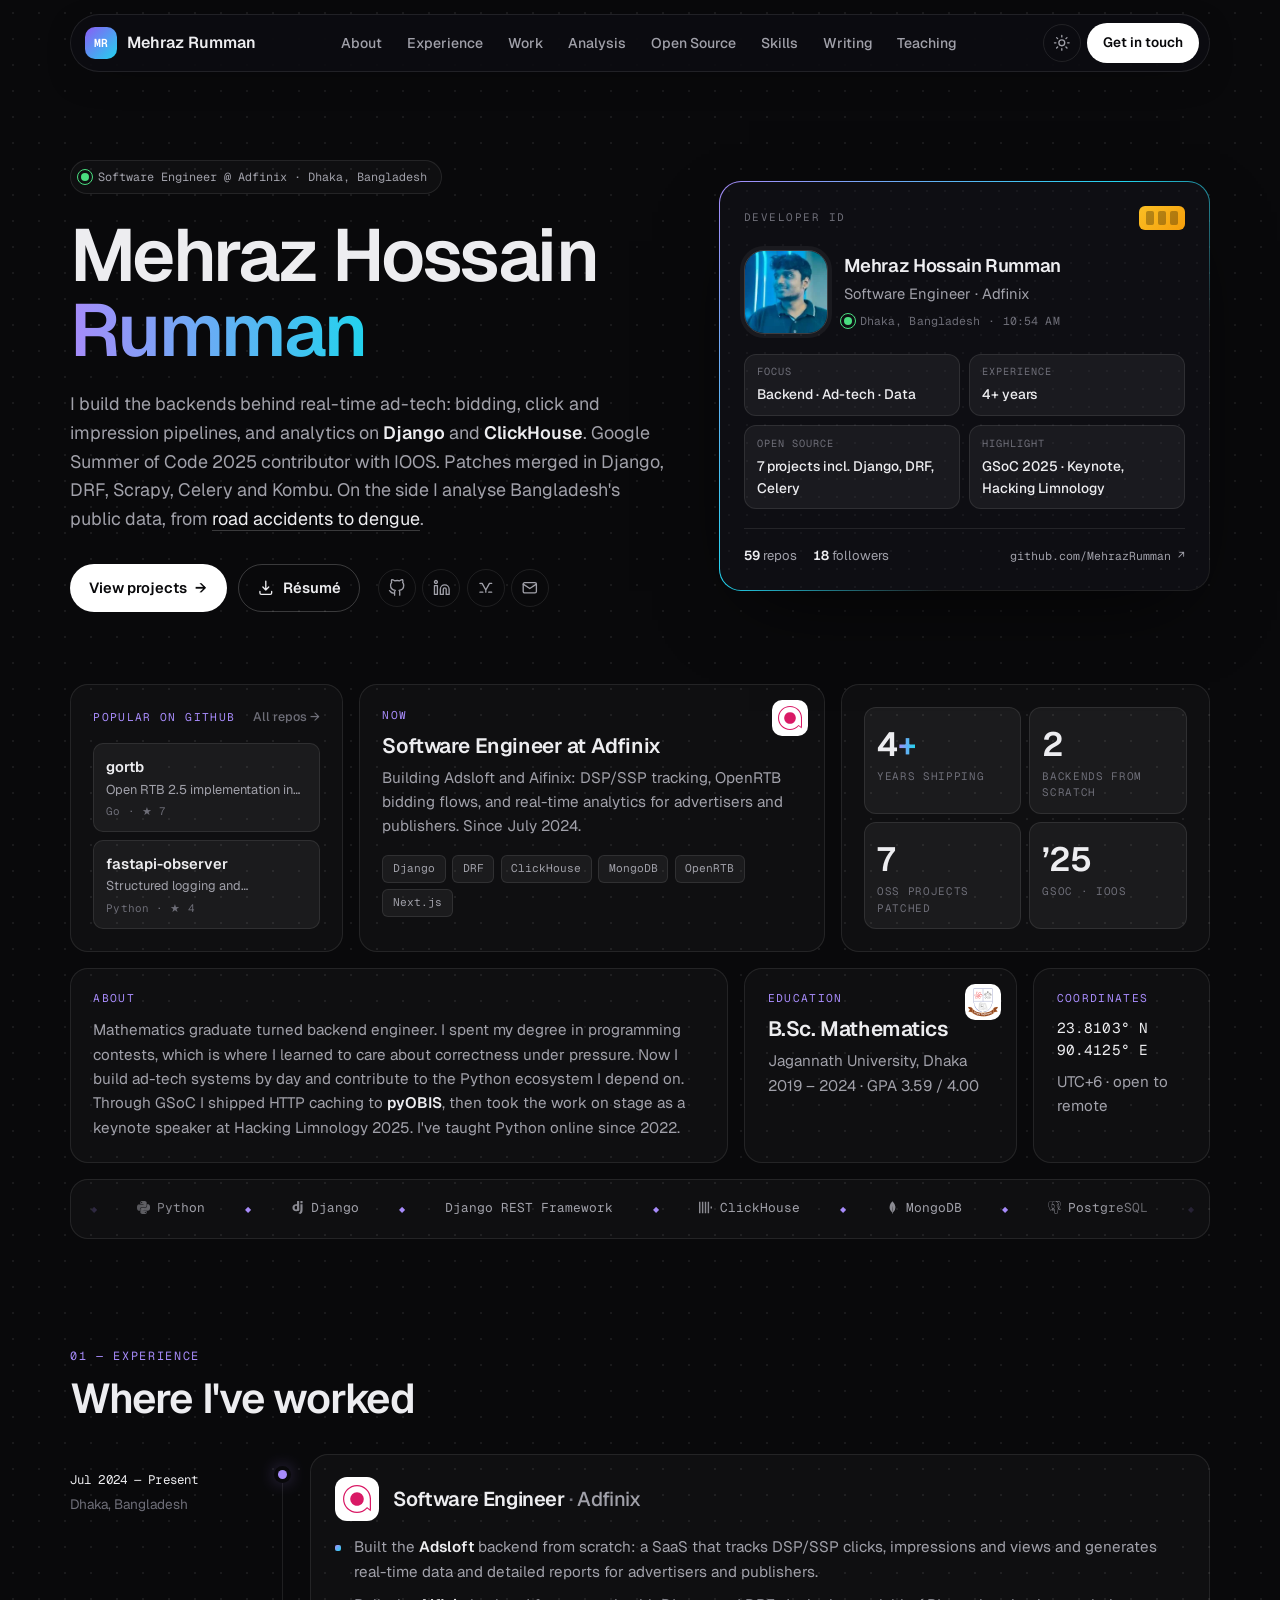
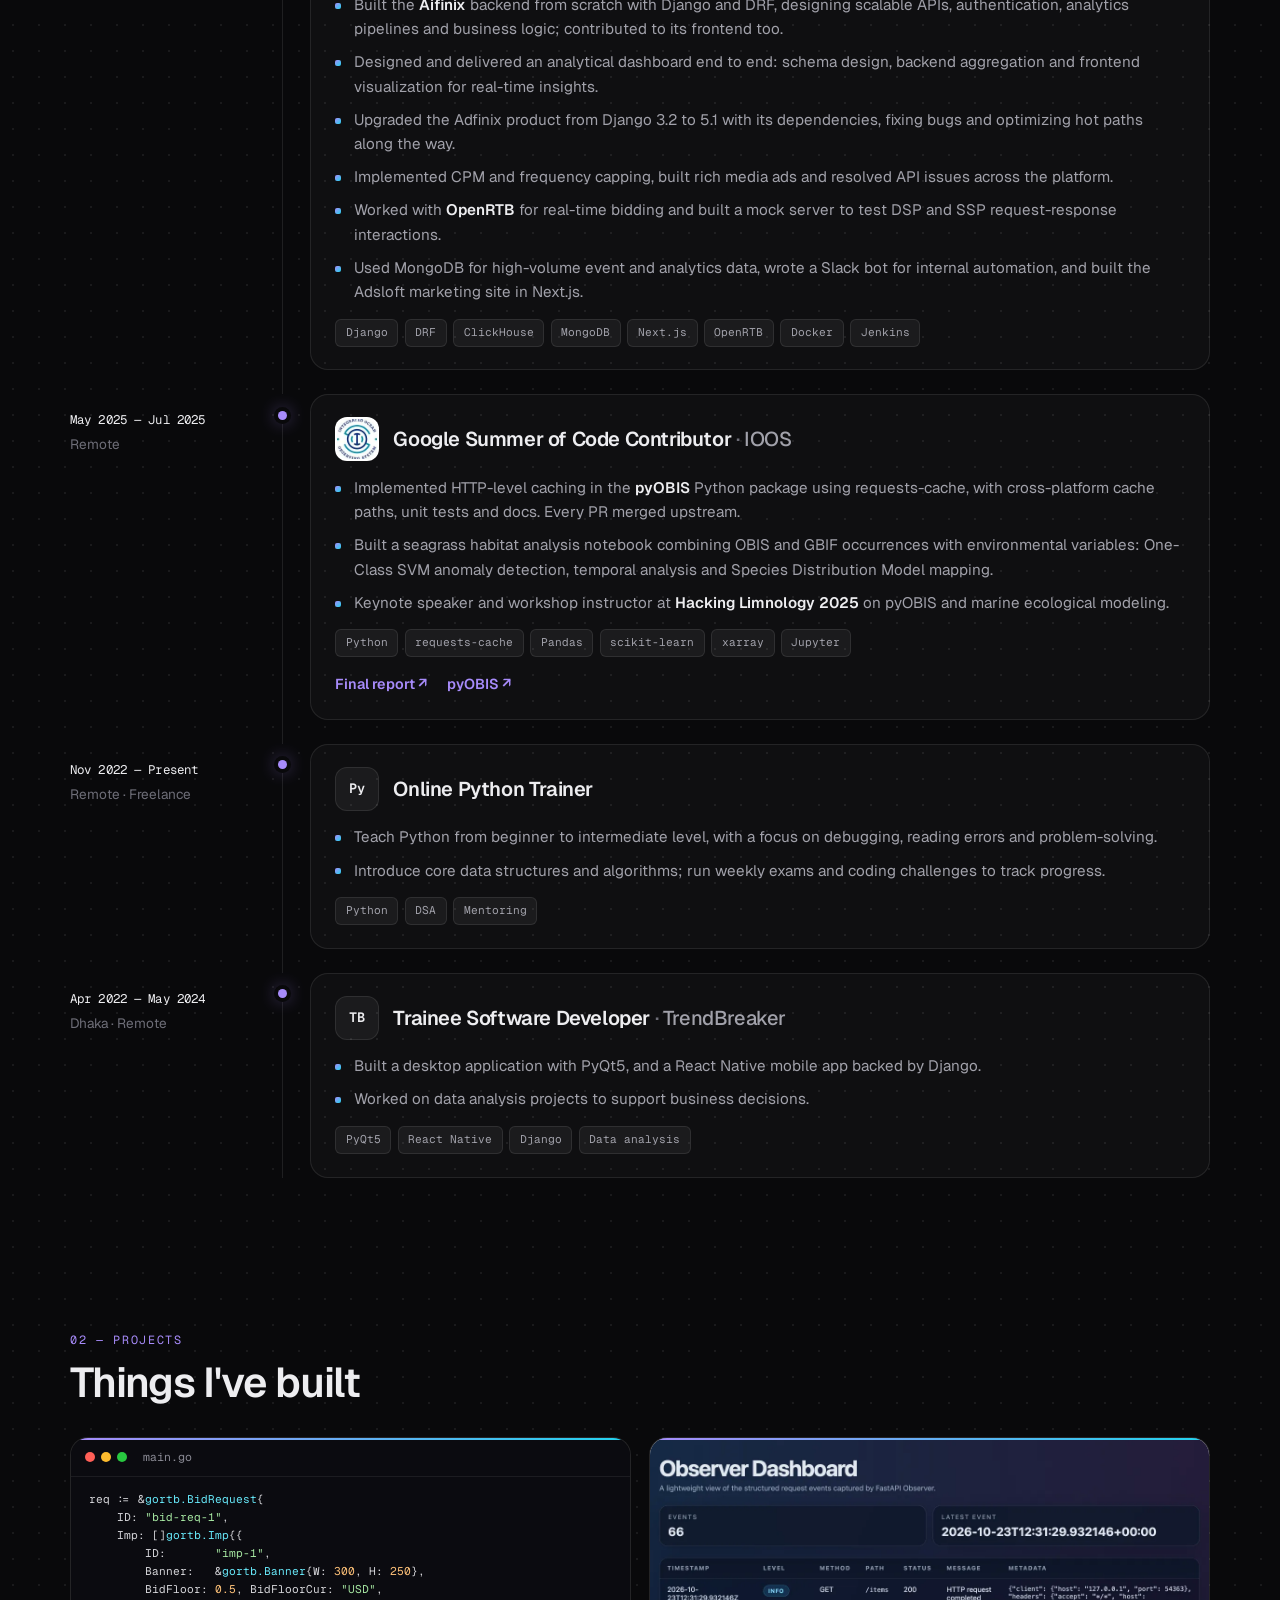
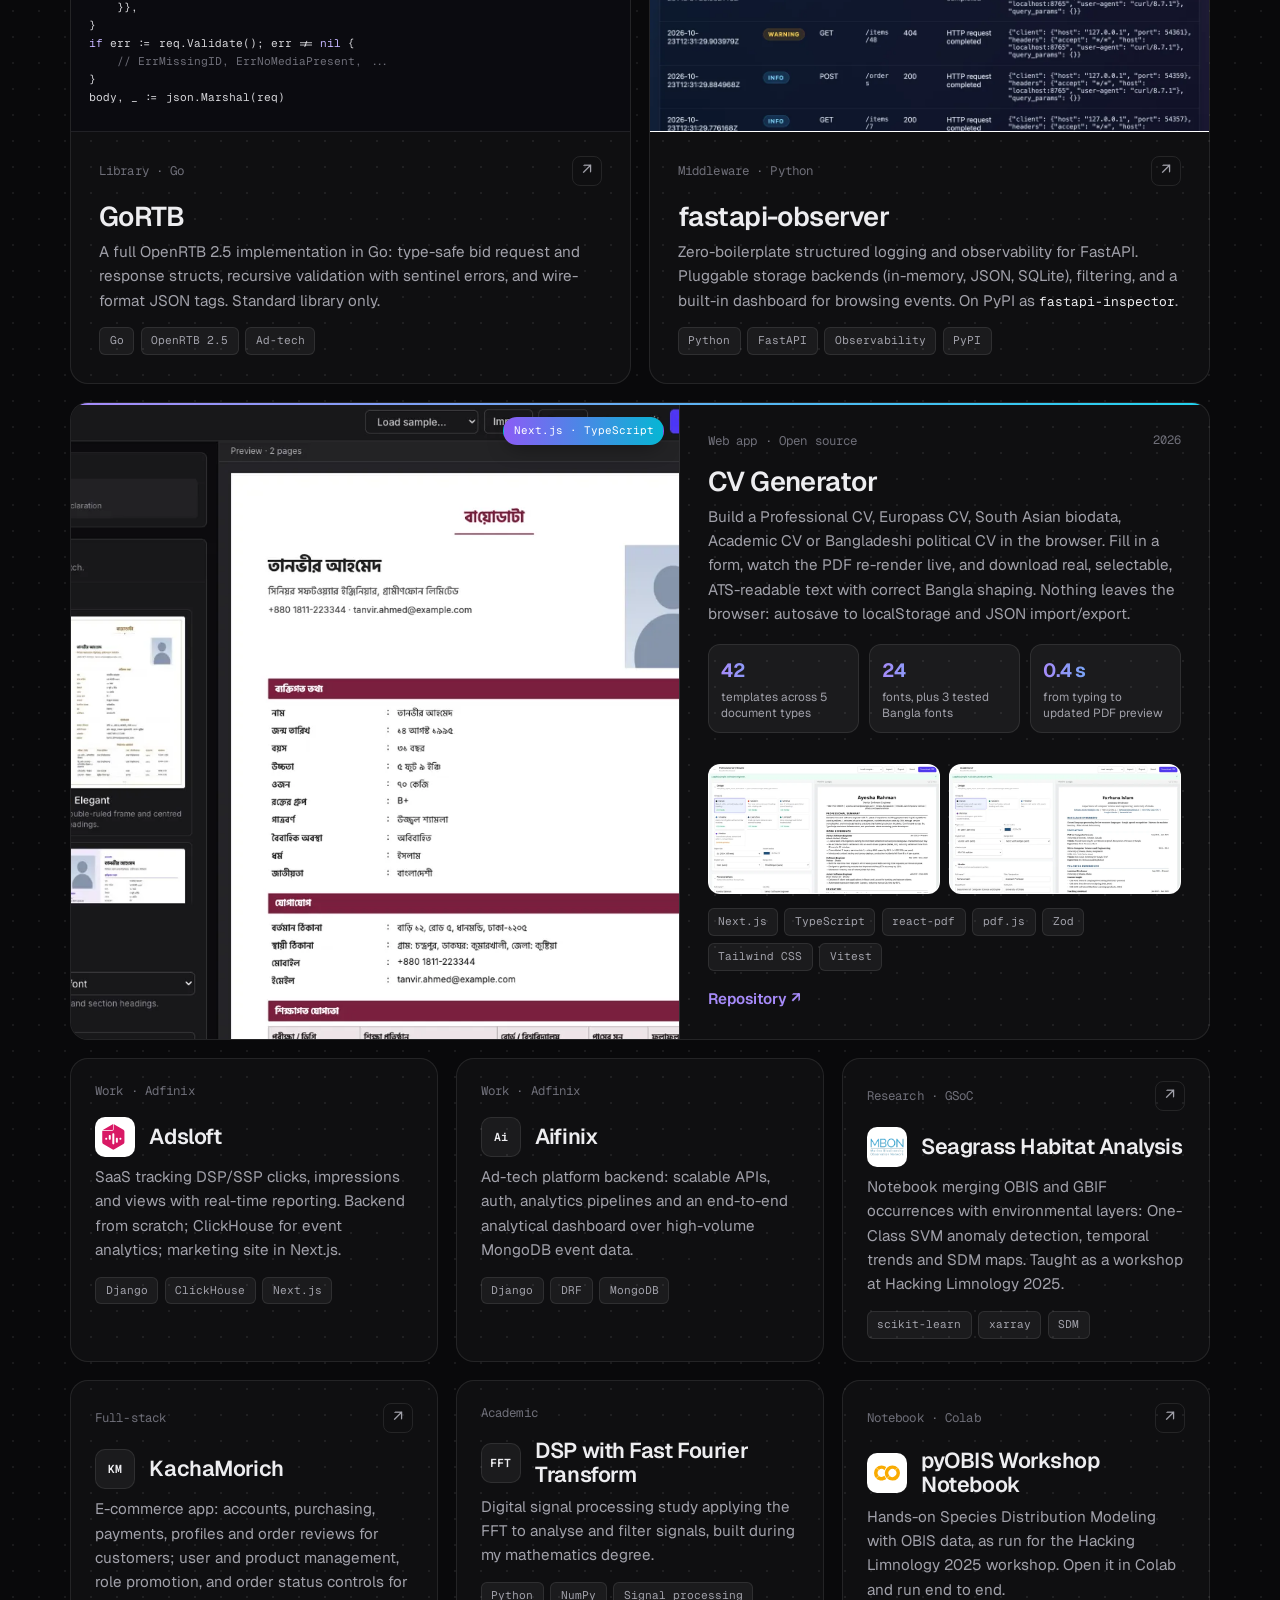
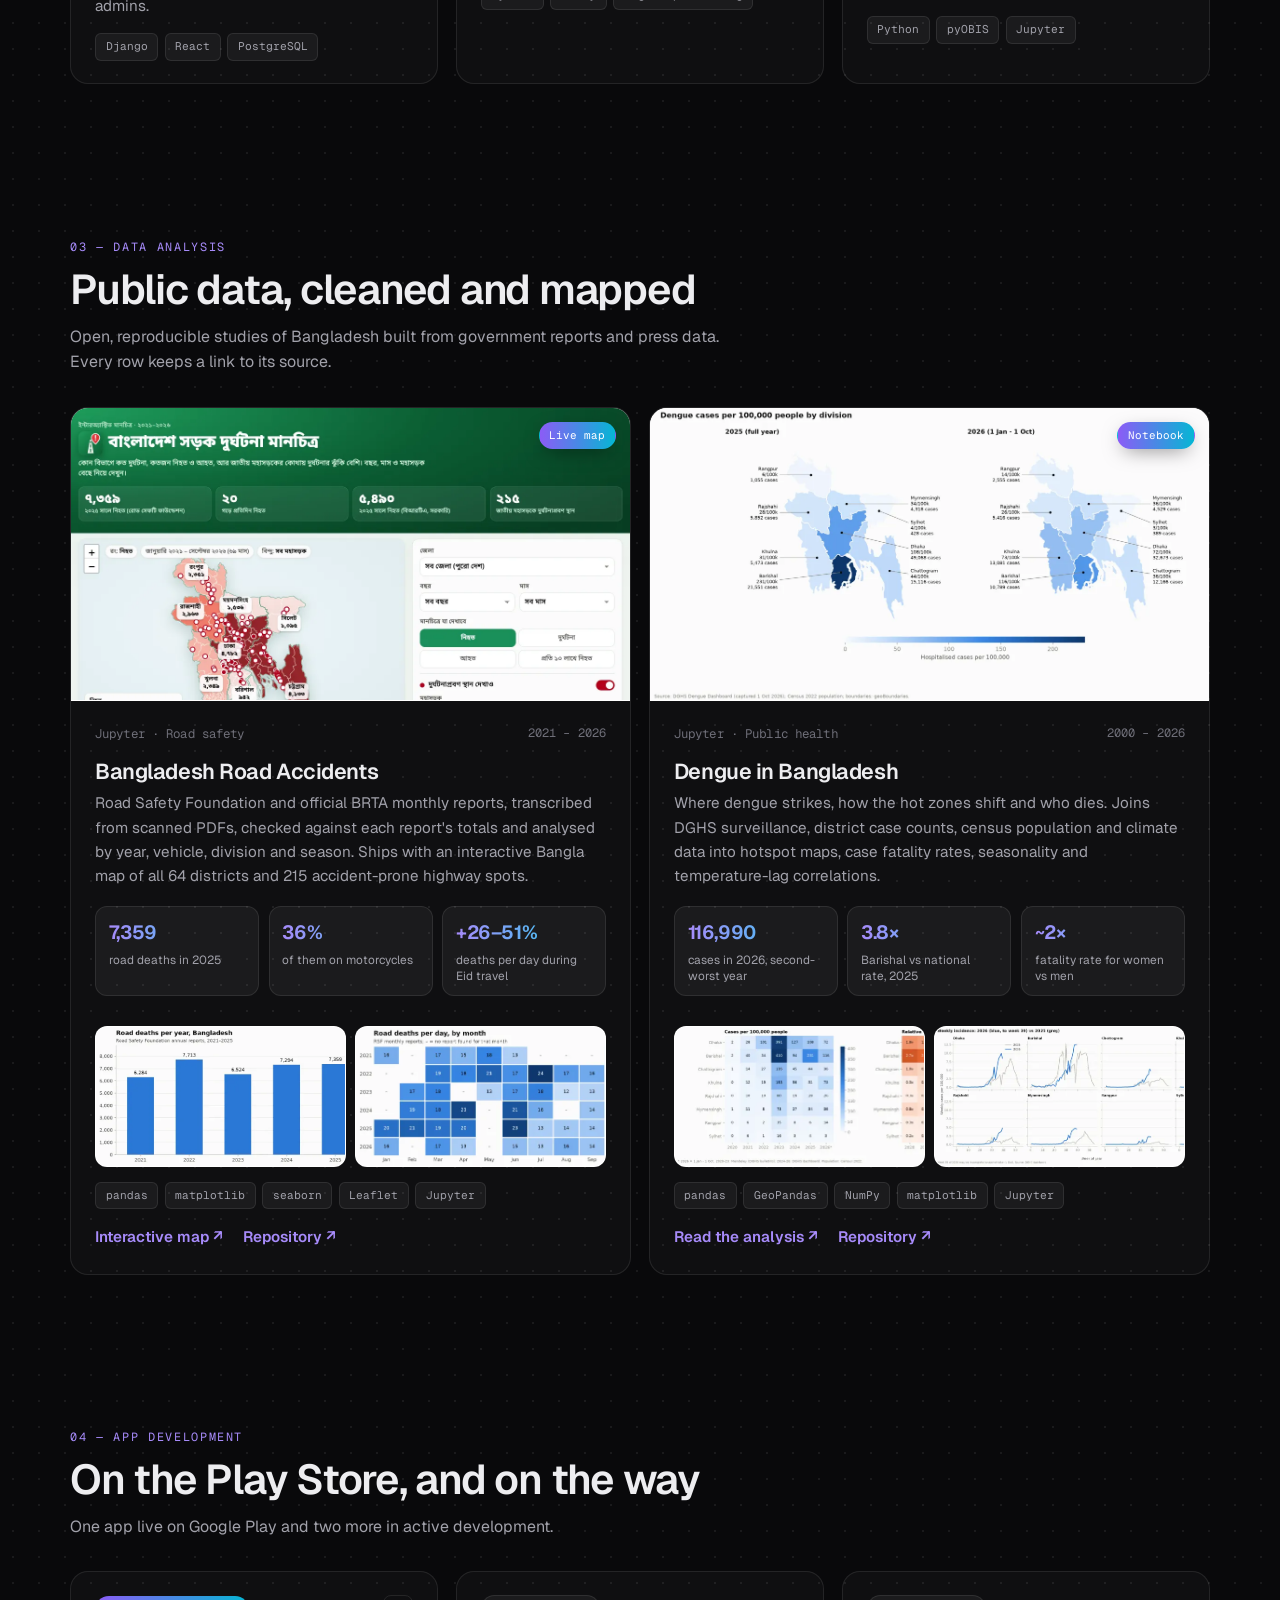
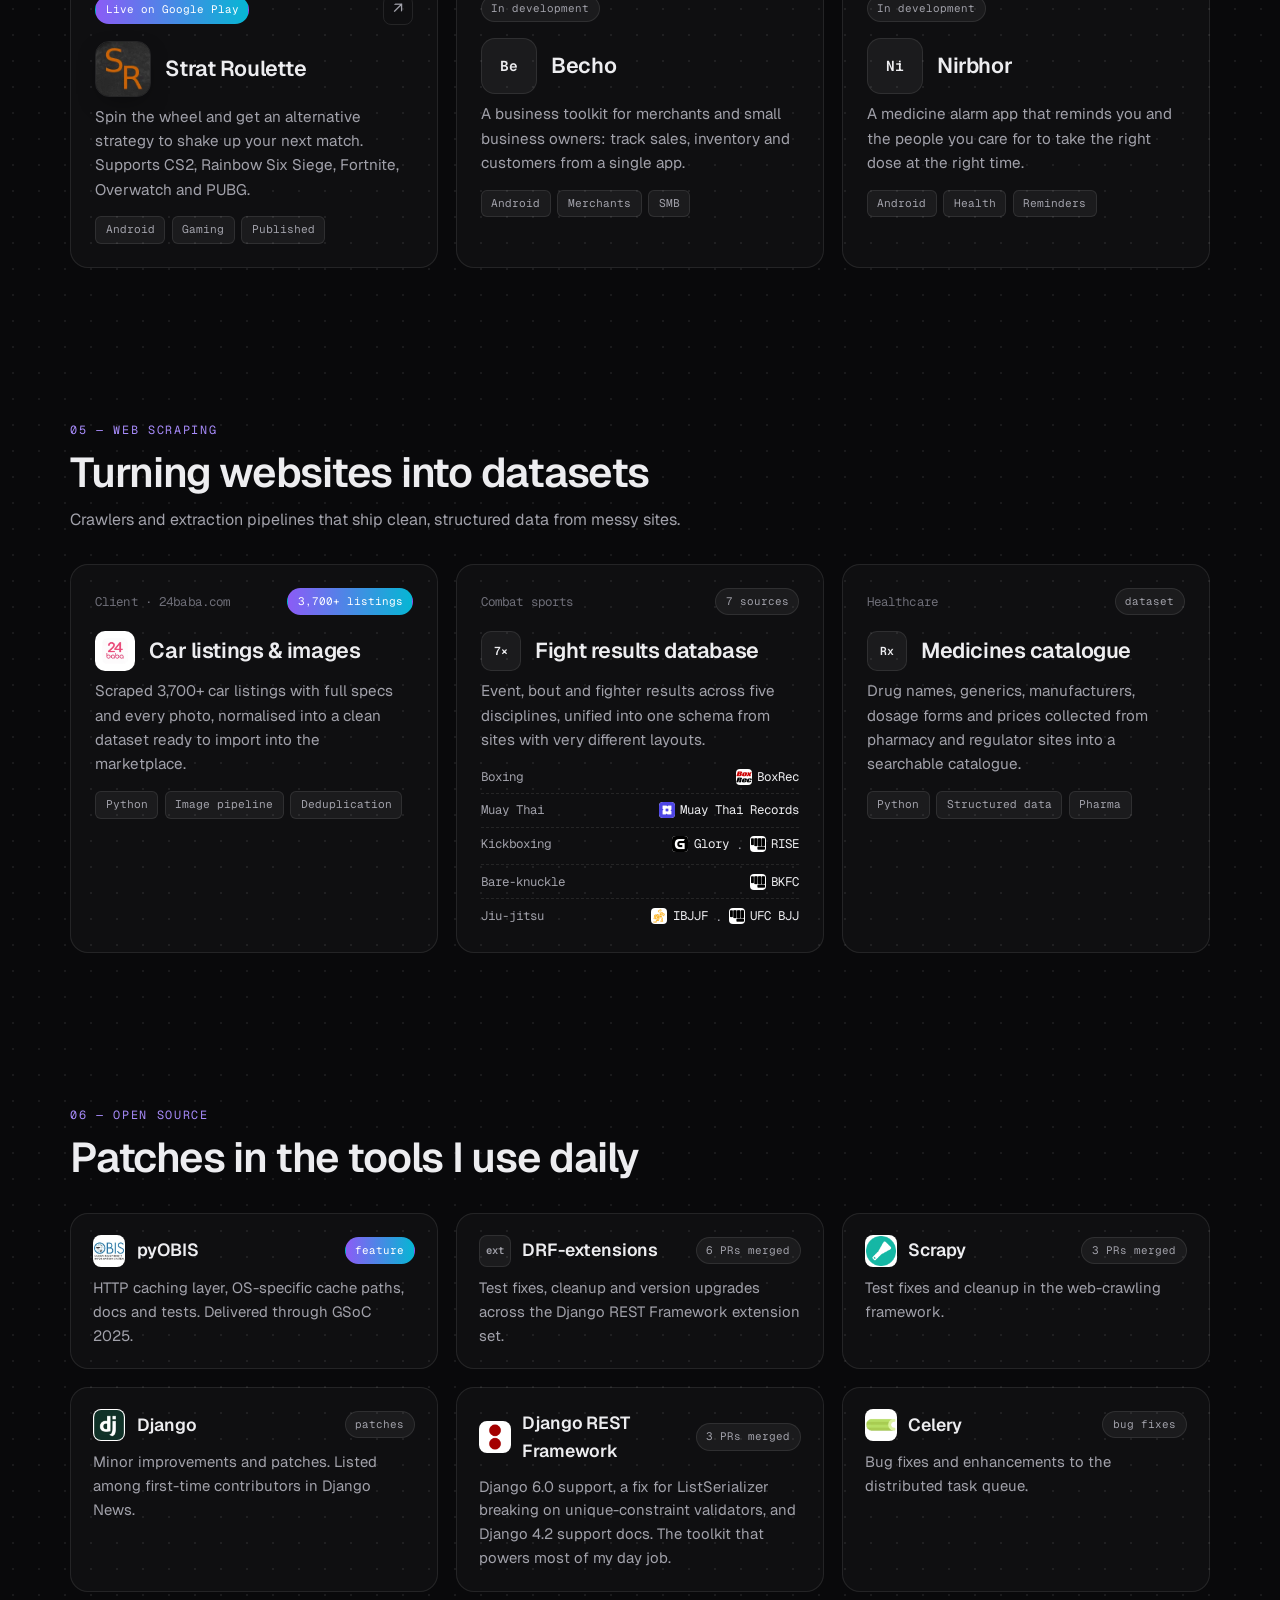
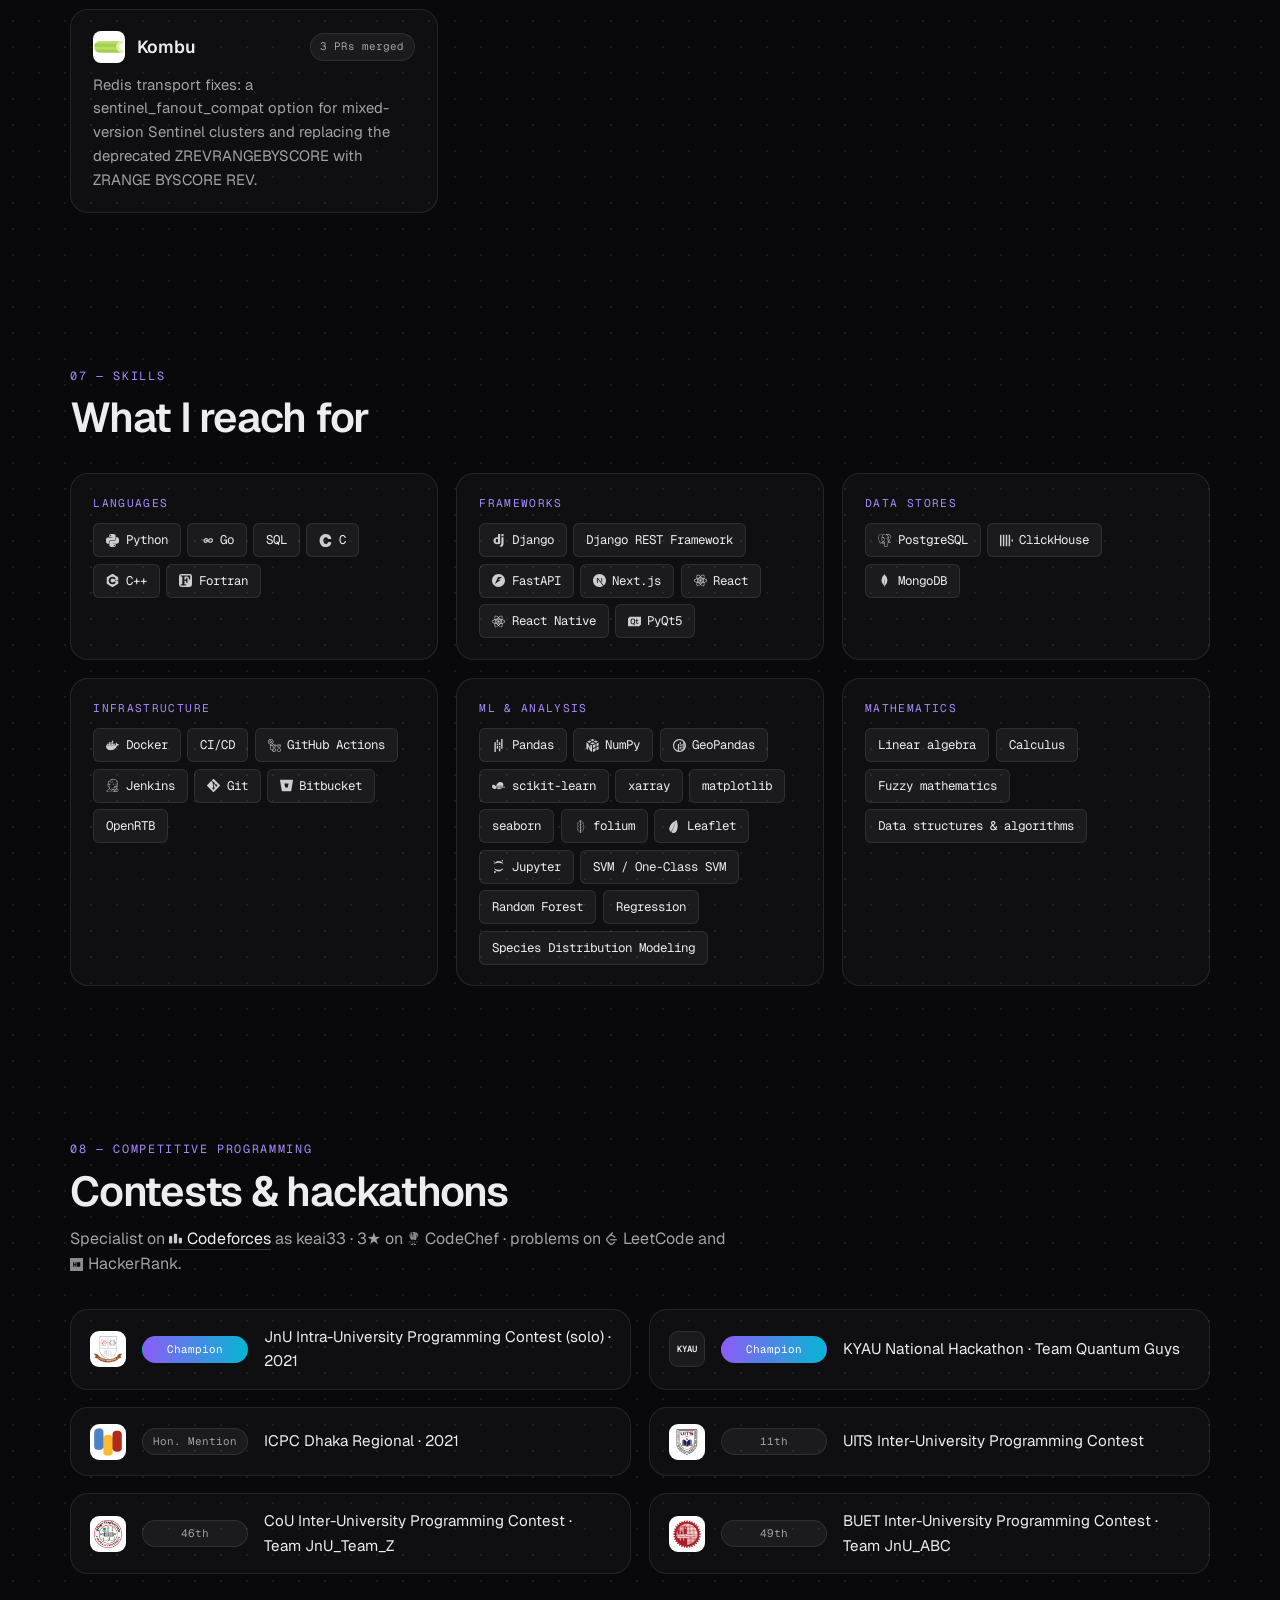
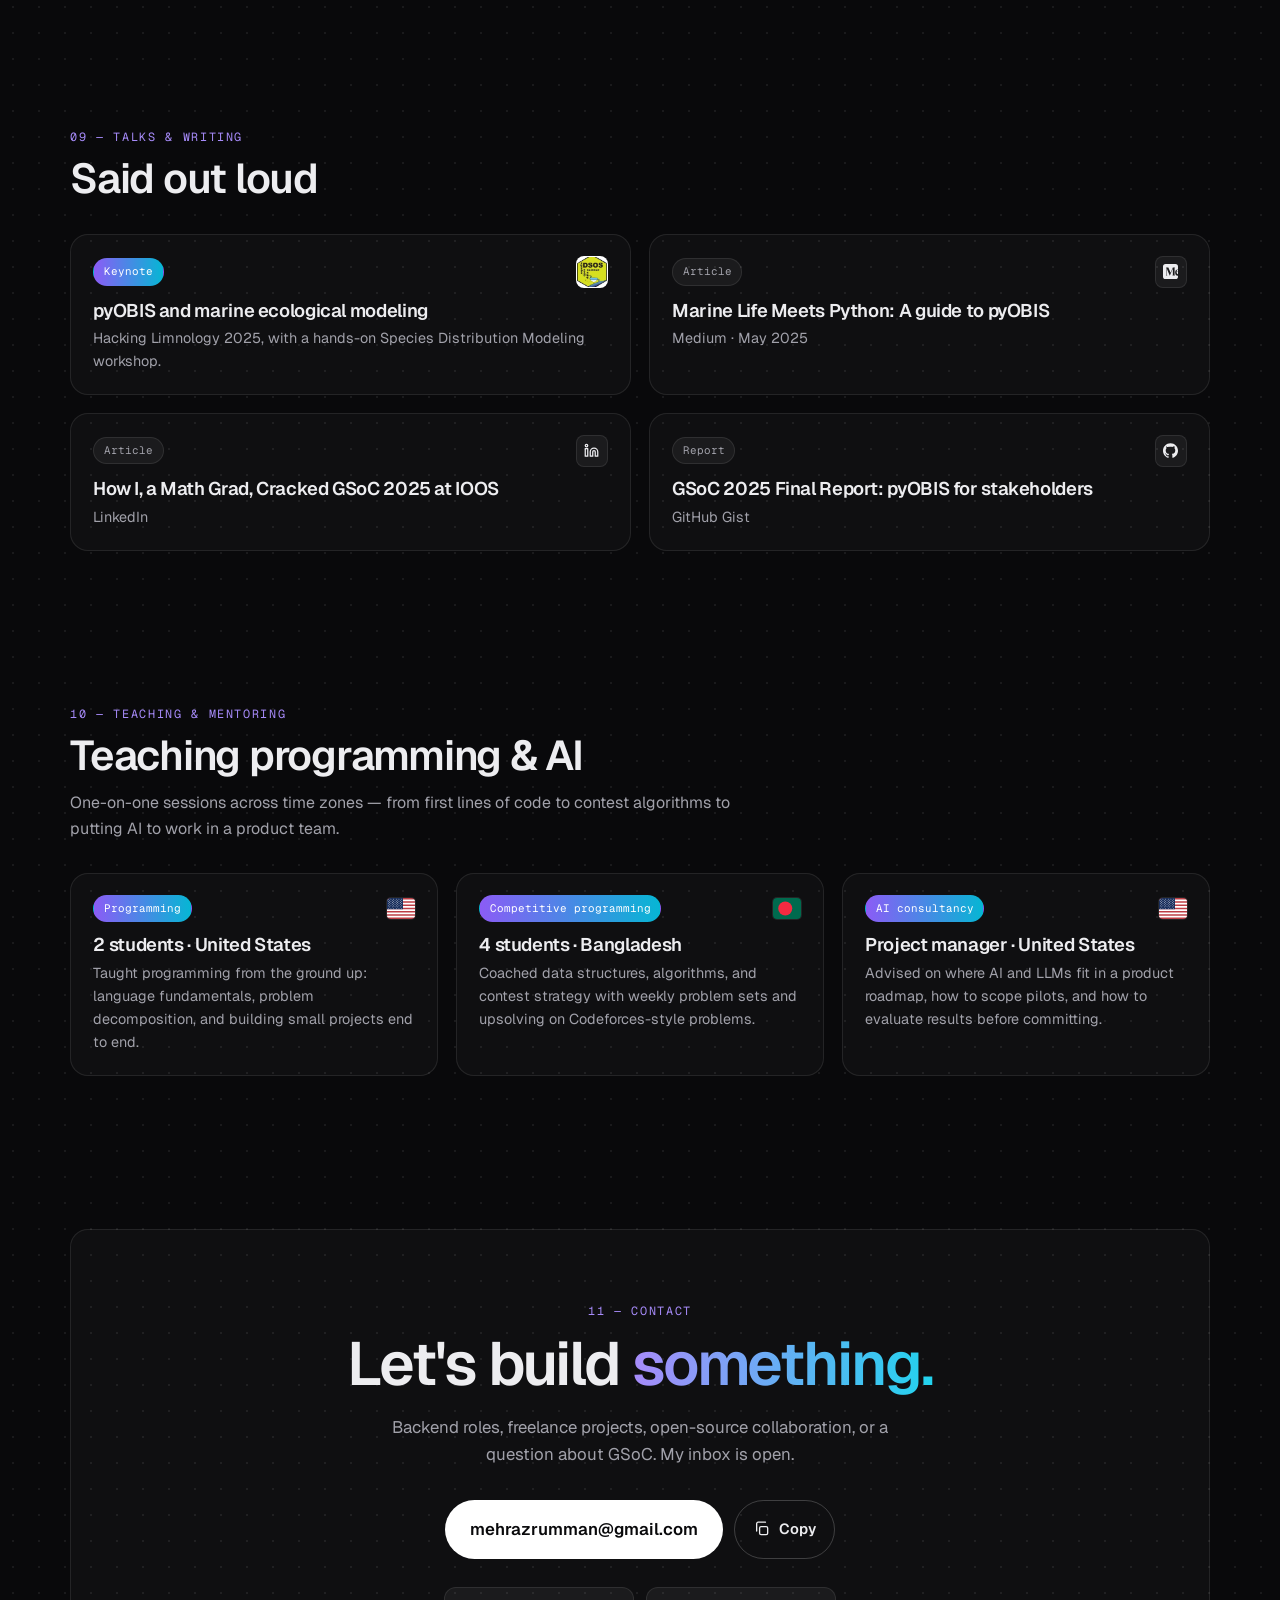
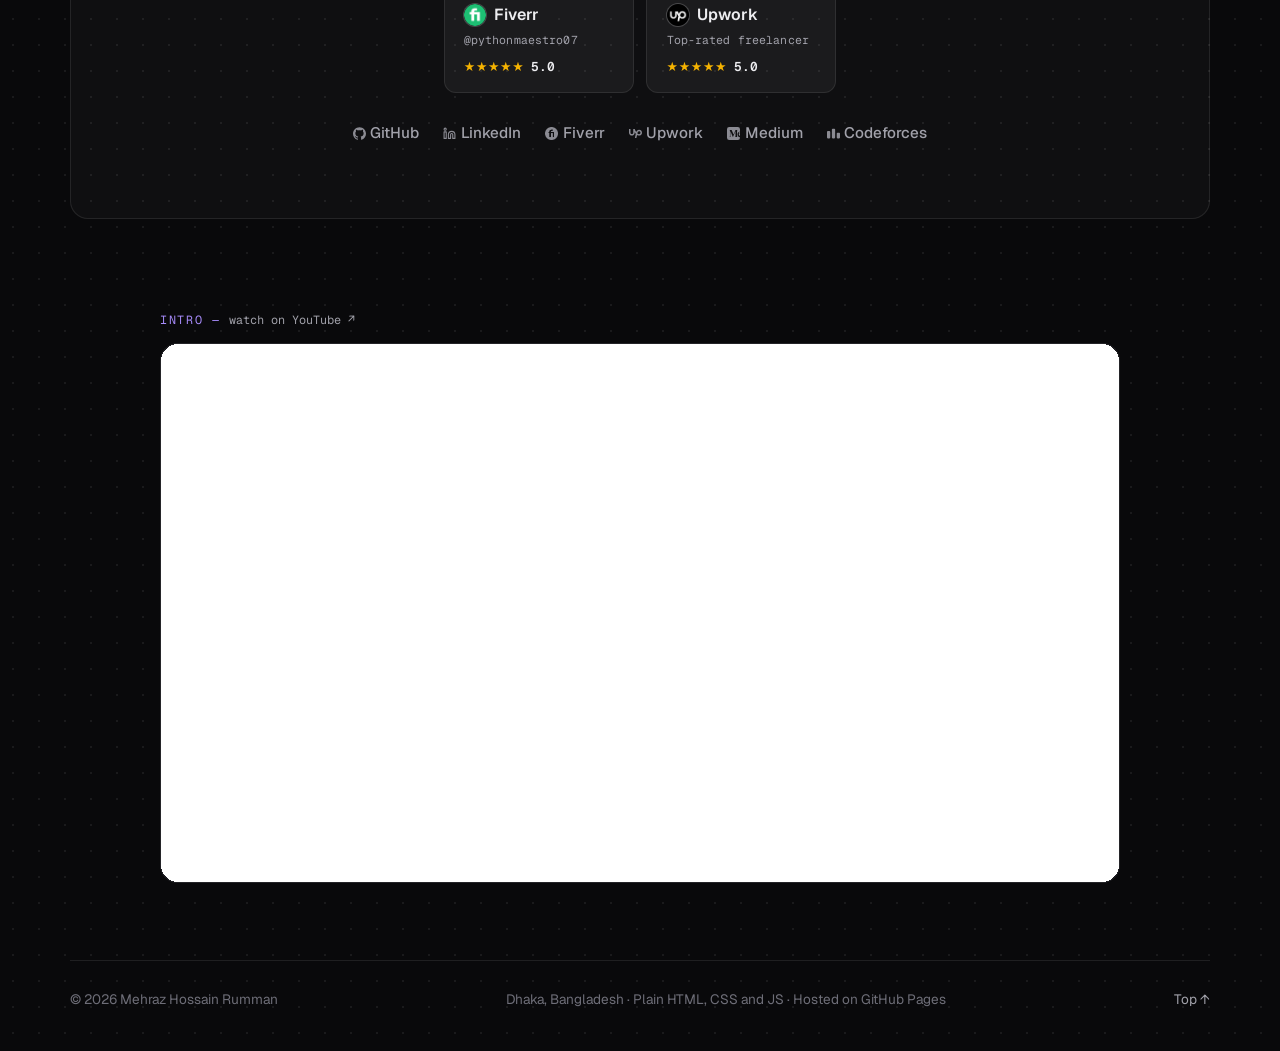
==== index.html @ 7a4ce282 "List projects and awards in structured data, mark own profiles rel=me Adds an ItemList of GoRTB, fas" ====
<!DOCTYPE html>
<html lang="en">
<head>
  <meta charset="utf-8">
  <meta name="viewport" content="width=device-width, initial-scale=1">
  <title>Mehraz Hossain Rumman — Backend Software Engineer, Dhaka</title>
  <meta name="description" content="Backend engineer in Dhaka building real-time ad-tech with Django and ClickHouse. GSoC 2025 contributor, open-source developer and public data analyst.">
  <meta name="author" content="Mehraz Hossain Rumman">
  <meta name="robots" content="index, follow, max-image-preview:large">
  <meta name="theme-color" content="#09090b">
  <link rel="canonical" href="https://mehrazrumman.github.io/rumman-portfolio/">
  <meta property="og:type" content="profile">
  <meta property="og:site_name" content="Mehraz Hossain Rumman">
  <meta property="og:locale" content="en_US">
  <meta property="og:url" content="https://mehrazrumman.github.io/rumman-portfolio/">
  <meta property="og:title" content="Mehraz Hossain Rumman — Backend Software Engineer, Dhaka">
  <meta property="og:description" content="Backend engineer in Dhaka building real-time ad-tech with Django and ClickHouse. GSoC 2025 contributor, open-source developer and public data analyst.">
  <meta property="og:image" content="https://mehrazrumman.github.io/rumman-portfolio/assets/og-image.jpg">
  <meta property="og:image:type" content="image/jpeg">
  <meta property="og:image:width" content="1200">
  <meta property="og:image:height" content="630">
  <meta property="og:image:alt" content="Mehraz Hossain Rumman, backend software engineer at Adfinix in Dhaka">
  <meta property="profile:first_name" content="Mehraz Hossain">
  <meta property="profile:last_name" content="Rumman">
  <meta name="twitter:card" content="summary_large_image">
  <meta name="twitter:title" content="Mehraz Hossain Rumman — Backend Software Engineer, Dhaka">
  <meta name="twitter:description" content="Backend engineer in Dhaka building real-time ad-tech with Django and ClickHouse. GSoC 2025 contributor, open-source developer and public data analyst.">
  <meta name="twitter:image" content="https://mehrazrumman.github.io/rumman-portfolio/assets/og-image.jpg">
  <meta name="twitter:image:alt" content="Mehraz Hossain Rumman, backend software engineer at Adfinix in Dhaka">
  <link rel="icon" href="favicon.svg" type="image/svg+xml">
  <link rel="apple-touch-icon" href="apple-touch-icon.png">
  <link rel="sitemap" type="application/xml" href="sitemap.xml">
  <script type="application/ld+json">
{
    "@context": "https://schema.org",
    "@graph": [
      {
        "@type": "ProfilePage",
        "@id": "https://mehrazrumman.github.io/rumman-portfolio/#page",
        "url": "https://mehrazrumman.github.io/rumman-portfolio/",
        "name": "Mehraz Hossain Rumman — Backend Software Engineer, Dhaka",
        "inLanguage": "en",
        "dateModified": "2026-10-23",
        "mainEntity": {
          "@id": "https://mehrazrumman.github.io/rumman-portfolio/#person"
        },
        "hasPart": {
          "@id": "https://mehrazrumman.github.io/rumman-portfolio/#projects"
        }
      },
      {
        "@type": "Person",
        "@id": "https://mehrazrumman.github.io/rumman-portfolio/#person",
        "name": "Mehraz Hossain Rumman",
        "alternateName": "Mehraz Rumman",
        "url": "https://mehrazrumman.github.io/rumman-portfolio/",
        "image": "https://mehrazrumman.github.io/rumman-portfolio/assets/img/avatar.webp",
        "email": "mailto:mehrazrumman@gmail.com",
        "jobTitle": "Software Engineer",
        "description": "Backend engineer in Dhaka building real-time ad-tech with Django and ClickHouse. Google Summer of Code 2025 contributor at IOOS.",
        "worksFor": {
          "@type": "Organization",
          "name": "Adfinix",
          "url": "https://adfinix.com"
        },
        "alumniOf": {
          "@type": "CollegeOrUniversity",
          "name": "Jagannath University",
          "sameAs": "https://en.wikipedia.org/wiki/Jagannath_University"
        },
        "address": {
          "@type": "PostalAddress",
          "addressLocality": "Dhaka",
          "addressCountry": "BD"
        },
        "knowsAbout": [
          "Python",
          "Django",
          "Django REST Framework",
          "ClickHouse",
          "MongoDB",
          "PostgreSQL",
          "Go",
          "FastAPI",
          "OpenRTB",
          "Real-time bidding",
          "Ad tech",
          "Data analysis",
          "pandas",
          "Web scraping"
        ],
        "sameAs": [
          "https://github.com/MehrazRumman",
          "https://www.linkedin.com/in/mehraz-rumman/",
          "https://medium.com/@MehrazHossainRumman",
          "https://codeforces.com/profile/keai33",
          "https://www.fiverr.com/pythonmaestro07",
          "https://www.upwork.com/freelancers/~0183c2a0c4b50eb969"
        ],
        "award": [
          "Champion, Jagannath University Intra-University Programming Contest (2021)",
          "Champion, KYAU National Hackathon",
          "Honourable Mention, ICPC Dhaka Regional (2021)",
          "Google Summer of Code 2025 contributor, IOOS"
        ]
      },
      {
        "@type": "WebSite",
        "@id": "https://mehrazrumman.github.io/rumman-portfolio/#website",
        "url": "https://mehrazrumman.github.io/rumman-portfolio/",
        "name": "Mehraz Hossain Rumman",
        "publisher": {
          "@id": "https://mehrazrumman.github.io/rumman-portfolio/#person"
        }
      },
      {
        "@type": "ItemList",
        "@id": "https://mehrazrumman.github.io/rumman-portfolio/#projects",
        "name": "Selected projects",
        "itemListElement": [
          {
            "@type": "ListItem",
            "position": 1,
            "item": {
              "@type": "SoftwareSourceCode",
              "name": "GoRTB",
              "description": "OpenRTB 2.5 implementation in Go with typed structs and validation.",
              "codeRepository": "https://github.com/MehrazRumman/gortb",
              "programmingLanguage": "Go",
              "author": {
                "@id": "https://mehrazrumman.github.io/rumman-portfolio/#person"
              }
            }
          },
          {
            "@type": "ListItem",
            "position": 2,
            "item": {
              "@type": "SoftwareSourceCode",
              "name": "fastapi-inspector (fastapi-observer)",
              "description": "Structured logging and observability middleware for FastAPI with a built-in dashboard.",
              "codeRepository": "https://github.com/MehrazRumman/fastapi-observer",
              "programmingLanguage": "Python",
              "url": "https://pypi.org/project/fastapi-inspector/",
              "author": {
                "@id": "https://mehrazrumman.github.io/rumman-portfolio/#person"
              }
            }
          },
          {
            "@type": "ListItem",
            "position": 3,
            "item": {
              "@type": "SoftwareSourceCode",
              "name": "CV Generator",
              "description": "Browser-based CV, Europass, biodata and academic CV builder with live PDF preview and Bangla support.",
              "codeRepository": "https://github.com/MehrazRumman/cv-generator",
              "programmingLanguage": "TypeScript",
              "author": {
                "@id": "https://mehrazrumman.github.io/rumman-portfolio/#person"
              }
            }
          },
          {
            "@type": "ListItem",
            "position": 4,
            "item": {
              "@type": "CreativeWork",
              "name": "Bangladesh Road Accidents 2021–2026",
              "description": "Analysis of Road Safety Foundation and BRTA road accident data with an interactive Bangla map.",
              "url": "https://mehrazrumman.github.io/BD-Road-Accident/",
              "isBasedOn": "https://github.com/MehrazRumman/BD-Road-Accident",
              "image": "https://mehrazrumman.github.io/rumman-portfolio/assets/img/road-accident-map.webp",
              "author": {
                "@id": "https://mehrazrumman.github.io/rumman-portfolio/#person"
              }
            }
          },
          {
            "@type": "ListItem",
            "position": 5,
            "item": {
              "@type": "CreativeWork",
              "name": "Dengue in Bangladesh: hot zones, burden and deaths (2000–2026)",
              "description": "Open analysis of DGHS dengue surveillance data: hotspot maps, case fatality and seasonality.",
              "url": "https://github.com/MehrazRumman/dengue-analysis",
              "image": "https://mehrazrumman.github.io/rumman-portfolio/assets/img/dengue-map.webp",
              "author": {
                "@id": "https://mehrazrumman.github.io/rumman-portfolio/#person"
              }
            }
          }
        ]
      }
    ]
  }
  </script>
  <link rel="preconnect" href="https://fonts.googleapis.com">
  <link rel="preconnect" href="https://fonts.gstatic.com" crossorigin>
  <!-- Fonts load without blocking first paint; text shows in the fallback font until they arrive. -->
  <link rel="preload" as="style" href="https://fonts.googleapis.com/css2?family=Geist:wght@400..700&amp;family=Geist+Mono:wght@400..600&amp;display=swap">
  <link rel="stylesheet" href="https://fonts.googleapis.com/css2?family=Geist:wght@400..700&amp;family=Geist+Mono:wght@400..600&amp;display=swap" media="print" onload="this.media='all'">
  <noscript><link rel="stylesheet" href="https://fonts.googleapis.com/css2?family=Geist:wght@400..700&amp;family=Geist+Mono:wght@400..600&amp;display=swap"></noscript>
  <link rel="stylesheet" href="styles.css">
  <script>
    // Apply a saved theme before first paint to avoid a flash. Dark is the default.
    (function () {
      try {
        var t = localStorage.getItem('theme');
        if (t === 'light') document.documentElement.setAttribute('data-theme', 'light');
      } catch (e) {}
    })();
  </script>
</head>
<body>
  <a class="skip-link" href="#main">Skip to content</a>
  <div class="backdrop" aria-hidden="true"><span class="orb orb-a"></span><span class="orb orb-b"></span></div>

  <!-- ================= NAV ================= -->
  <header class="nav-wrap">
    <nav class="nav" aria-label="Primary">
      <a class="brand" href="#top" aria-label="Back to top">
        <span class="brand-mark" aria-hidden="true">MR</span>
        <span class="brand-name">Mehraz Rumman</span>
      </a>
      <ul class="nav-links" id="nav-menu">
        <li><a href="#about">About</a></li>
        <li><a href="#experience">Experience</a></li>
        <li><a href="#projects">Work</a></li>
        <li><a href="#analysis">Analysis</a></li>
        <li><a href="#open-source">Open Source</a></li>
        <li><a href="#skills">Skills</a></li>
        <li><a href="#writing">Writing</a></li>
        <li><a href="#teaching">Teaching</a></li>
        <li class="nav-contact-item"><a href="#contact">Contact</a></li>
      </ul>
      <div class="nav-actions">
        <button class="icon-btn" id="theme-toggle" aria-label="Toggle color theme" title="Toggle theme">
          <svg class="icon icon-sun" viewBox="0 0 24 24" aria-hidden="true"><circle cx="12" cy="12" r="4"/><path d="M12 2v2M12 20v2M4.93 4.93l1.41 1.41M17.66 17.66l1.41 1.41M2 12h2M20 12h2M4.93 19.07l1.41-1.41M17.66 6.34l1.41-1.41"/></svg>
          <svg class="icon icon-moon" viewBox="0 0 24 24" aria-hidden="true"><path d="M21 12.79A9 9 0 1 1 11.21 3 7 7 0 0 0 21 12.79z"/></svg>
        </button>
        <a class="btn btn-solid btn-sm nav-cta" href="#contact">Get in touch</a>
        <button class="icon-btn nav-toggle" id="nav-toggle" aria-expanded="false" aria-controls="nav-menu" aria-label="Toggle menu">
          <svg class="icon icon-menu" viewBox="0 0 24 24" aria-hidden="true"><path d="M4 7h16M4 12h16M4 17h16"/></svg>
          <svg class="icon icon-close" viewBox="0 0 24 24" aria-hidden="true"><path d="M6 6l12 12M18 6L6 18"/></svg>
        </button>
      </div>
    </nav>
  </header>

  <main id="main">
    <!-- ================= HERO ================= -->
    <section class="hero container" id="top">
      <div class="hero-copy">
        <p class="status"><span class="status-dot" aria-hidden="true"></span>Software Engineer @ Adfinix · Dhaka, Bangladesh</p>
        <h1 class="hero-title">Mehraz Hossain<br><span class="grad">Rumman</span></h1>
        <p class="hero-lead">
          I build the backends behind real-time ad-tech: bidding, click and impression pipelines,
          and analytics on <strong>Django</strong> and <strong>ClickHouse</strong>. Google Summer of Code 2025
          contributor with IOOS. Patches merged in Django, DRF, Scrapy, Celery and Kombu.
          On the side I analyse Bangladesh's public data, from <a href="#analysis">road accidents to dengue</a>.
        </p>
        <div class="hero-actions">
          <a class="btn btn-solid" href="#projects">View projects <span class="arr" aria-hidden="true">→</span></a>
          <a class="btn btn-ghost" href="assets/Mehraz_Hossain_Rumman_Resume.pdf" download>
            <svg class="icon" viewBox="0 0 24 24" aria-hidden="true"><path d="M12 3v12m0 0 4-4m-4 4-4-4M4 17v2a2 2 0 0 0 2 2h12a2 2 0 0 0 2-2v-2"/></svg>
            Résumé
          </a>
          <ul class="socials" aria-label="Profiles">
            <li><a class="icon-btn" href="https://github.com/MehrazRumman" target="_blank" rel="me noopener" aria-label="GitHub"><svg class="icon" viewBox="0 0 24 24" aria-hidden="true"><path d="M9 19c-5 1.5-5-2.5-7-3m14 6v-3.87a3.37 3.37 0 0 0-.94-2.61c3.14-.35 6.44-1.54 6.44-7A5.44 5.44 0 0 0 20 4.77 5.07 5.07 0 0 0 19.91 1S18.73.65 16 2.48a13.38 13.38 0 0 0-7 0C6.27.65 5.09 1 5.09 1A5.07 5.07 0 0 0 5 4.77a5.44 5.44 0 0 0-1.5 3.78c0 5.42 3.3 6.61 6.44 7A3.37 3.37 0 0 0 9 18.13V22"/></svg></a></li>
            <li><a class="icon-btn" href="https://www.linkedin.com/in/mehraz-rumman/" target="_blank" rel="me noopener" aria-label="LinkedIn"><svg class="icon" viewBox="0 0 24 24" aria-hidden="true"><path d="M16 8a6 6 0 0 1 6 6v7h-4v-7a2 2 0 0 0-2-2 2 2 0 0 0-2 2v7h-4v-7a6 6 0 0 1 6-6z"/><rect x="2" y="9" width="4" height="12"/><circle cx="4" cy="4" r="2"/></svg></a></li>
            <li><a class="icon-btn" href="https://medium.com/@MehrazHossainRumman" target="_blank" rel="me noopener" aria-label="Medium"><svg class="icon" viewBox="0 0 24 24" aria-hidden="true"><path d="M4 6h3l5 9 5-9h3M4 18h4M16 18h4M12 15v3"/></svg></a></li>
            <li><a class="icon-btn" href="mailto:mehrazrumman@gmail.com" aria-label="Email"><svg class="icon" viewBox="0 0 24 24" aria-hidden="true"><rect x="3" y="5" width="18" height="14" rx="2"/><path d="m3 7 9 6 9-6"/></svg></a></li>
          </ul>
        </div>
      </div>

      <div class="id-card reveal" id="id-card">
        <div class="id-inner">
          <div class="id-top">
            <span class="mono">Developer ID</span>
            <span class="id-chip" aria-hidden="true"><span></span><span></span><span></span></span>
          </div>
          <div class="id-person">
            <img class="id-photo" src="assets/img/avatar.webp" fetchpriority="high" alt="Portrait of Mehraz Hossain Rumman" width="96" height="96">
            <div class="id-who">
              <p class="id-name">Mehraz Hossain Rumman</p>
              <p class="id-role">Software Engineer · Adfinix</p>
              <p class="id-loc mono"><span class="status-dot" aria-hidden="true"></span>Dhaka, Bangladesh · <span id="local-time">--:--</span></p>
            </div>
          </div>
          <dl class="id-facts">
            <div><dt>Focus</dt><dd>Backend · Ad-tech · Data</dd></div>
            <div><dt>Experience</dt><dd>4+ years</dd></div>
            <div><dt>Open source</dt><dd>7 projects incl. Django, DRF, Celery</dd></div>
            <div><dt>Highlight</dt><dd>GSoC 2025 · Keynote, Hacking Limnology</dd></div>
          </dl>
          <div class="id-foot">
            <ul class="gh-stats" aria-label="GitHub stats">
              <li><strong id="gh-repos">59</strong> repos</li>
              <li><strong id="gh-followers">18</strong> followers</li>
              <li id="gh-stars-item" hidden><strong id="gh-stars">—</strong> stars</li>
            </ul>
            <a class="id-link" href="https://github.com/MehrazRumman" target="_blank" rel="me noopener">github.com/MehrazRumman <span class="arr" aria-hidden="true">↗</span></a>
          </div>
          <span class="id-sheen" aria-hidden="true"></span>
        </div>
      </div>
    </section>

    <!-- ================= BENTO ================= -->
    <section class="bento container" id="about" aria-label="At a glance">
      <article class="card tile tile-github reveal">
        <div class="tile-head">
          <p class="tile-label">Popular on GitHub</p>
          <a class="tile-more" href="https://github.com/MehrazRumman?tab=repositories" target="_blank" rel="noopener">All repos <span class="arr" aria-hidden="true">→</span></a>
        </div>
        <ul class="gh-repos" id="gh-repos-list">
          <li><a href="https://github.com/MehrazRumman/gortb" target="_blank" rel="noopener"><span class="gh-name">gortb</span><span class="gh-desc">Open RTB 2.5 implementation in GoLang</span><span class="gh-meta mono">Go · ★ 7</span></a></li>
          <li><a href="https://github.com/MehrazRumman/fastapi-observer" target="_blank" rel="noopener"><span class="gh-name">fastapi-observer</span><span class="gh-desc">Structured logging and observability middleware for FastAPI</span><span class="gh-meta mono">Python · ★ 4</span></a></li>
        </ul>
      </article>

      <article class="card tile tile-now reveal">
        <img class="tile-logo" src="assets/img/logos/adfinix.svg" alt="Adfinix logo" width="36" height="36" loading="lazy">
        <p class="tile-label">Now</p>
        <h2 class="tile-title">Software Engineer at Adfinix</h2>
        <p class="tile-text">Building Adsloft and Aifinix: DSP/SSP tracking, OpenRTB bidding flows, and real-time analytics for advertisers and publishers. Since July 2024.</p>
        <ul class="chips">
          <li>Django</li><li>DRF</li><li>ClickHouse</li><li>MongoDB</li><li>OpenRTB</li><li>Next.js</li>
        </ul>
      </article>

      <article class="card tile tile-stats reveal">
        <div class="stat"><span class="stat-num">4<span class="grad">+</span></span><span class="stat-cap">years shipping</span></div>
        <div class="stat"><span class="stat-num">2</span><span class="stat-cap">backends from scratch</span></div>
        <div class="stat"><span class="stat-num">7</span><span class="stat-cap">OSS projects patched</span></div>
        <div class="stat"><span class="stat-num">’25</span><span class="stat-cap">GSoC · IOOS</span></div>
      </article>

      <article class="card tile tile-about reveal">
        <p class="tile-label">About</p>
        <p class="tile-text">
          Mathematics graduate turned backend engineer. I spent my degree in programming contests, which is where I
          learned to care about correctness under pressure. Now I build ad-tech systems by day and contribute to the
          Python ecosystem I depend on. Through GSoC I shipped HTTP caching to <strong>pyOBIS</strong>, then took the
          work on stage as a keynote speaker at Hacking Limnology 2025. I've taught Python online since 2022.
        </p>
      </article>

      <article class="card tile tile-edu reveal">
        <img class="tile-logo tile-logo-bleed" src="assets/img/logos/jagannath-university.svg" alt="Jagannath University crest" width="36" height="36" loading="lazy">
        <p class="tile-label">Education</p>
        <h2 class="tile-title">B.Sc. Mathematics</h2>
        <p class="tile-text">Jagannath University, Dhaka<br>2019 – 2024 · GPA 3.59 / 4.00</p>
      </article>

      <article class="card tile tile-geo reveal">
        <p class="tile-label">Coordinates</p>
        <p class="geo mono">23.8103° N<br>90.4125° E</p>
        <p class="tile-text">UTC+6 · open to remote</p>
      </article>

      <div class="card tile tile-marquee reveal" aria-label="Technologies">
        <div class="marquee">
          <ul class="marquee-track">
            <li><i class="si" style="--si:url(assets/img/icons/python.svg)" aria-hidden="true"></i>Python</li><li><i class="si" style="--si:url(assets/img/icons/django.svg)" aria-hidden="true"></i>Django</li><li>Django REST Framework</li><li><i class="si" style="--si:url(assets/img/icons/clickhouse.svg)" aria-hidden="true"></i>ClickHouse</li><li><i class="si" style="--si:url(assets/img/icons/mongodb.svg)" aria-hidden="true"></i>MongoDB</li><li><i class="si" style="--si:url(assets/img/icons/postgresql.svg)" aria-hidden="true"></i>PostgreSQL</li><li><i class="si" style="--si:url(assets/img/icons/go.svg)" aria-hidden="true"></i>Go</li><li><i class="si" style="--si:url(assets/img/icons/nextdotjs.svg)" aria-hidden="true"></i>Next.js</li><li><i class="si" style="--si:url(assets/img/icons/react.svg)" aria-hidden="true"></i>React</li><li><i class="si" style="--si:url(assets/img/icons/fastapi.svg)" aria-hidden="true"></i>FastAPI</li><li><i class="si" style="--si:url(assets/img/icons/docker.svg)" aria-hidden="true"></i>Docker</li><li><i class="si" style="--si:url(assets/img/icons/jenkins.svg)" aria-hidden="true"></i>Jenkins</li><li><i class="si" style="--si:url(assets/img/icons/githubactions.svg)" aria-hidden="true"></i>GitHub Actions</li><li>OpenRTB</li><li><i class="si" style="--si:url(assets/img/icons/scikitlearn.svg)" aria-hidden="true"></i>scikit-learn</li><li><i class="si" style="--si:url(assets/img/icons/pandas.svg)" aria-hidden="true"></i>Pandas</li><li>xarray</li>
            <li aria-hidden="true"><i class="si" style="--si:url(assets/img/icons/python.svg)" aria-hidden="true"></i>Python</li><li aria-hidden="true"><i class="si" style="--si:url(assets/img/icons/django.svg)" aria-hidden="true"></i>Django</li><li aria-hidden="true">Django REST Framework</li><li aria-hidden="true"><i class="si" style="--si:url(assets/img/icons/clickhouse.svg)" aria-hidden="true"></i>ClickHouse</li><li aria-hidden="true"><i class="si" style="--si:url(assets/img/icons/mongodb.svg)" aria-hidden="true"></i>MongoDB</li><li aria-hidden="true"><i class="si" style="--si:url(assets/img/icons/postgresql.svg)" aria-hidden="true"></i>PostgreSQL</li><li aria-hidden="true"><i class="si" style="--si:url(assets/img/icons/go.svg)" aria-hidden="true"></i>Go</li><li aria-hidden="true"><i class="si" style="--si:url(assets/img/icons/nextdotjs.svg)" aria-hidden="true"></i>Next.js</li><li aria-hidden="true"><i class="si" style="--si:url(assets/img/icons/react.svg)" aria-hidden="true"></i>React</li><li aria-hidden="true"><i class="si" style="--si:url(assets/img/icons/fastapi.svg)" aria-hidden="true"></i>FastAPI</li><li aria-hidden="true"><i class="si" style="--si:url(assets/img/icons/docker.svg)" aria-hidden="true"></i>Docker</li><li aria-hidden="true"><i class="si" style="--si:url(assets/img/icons/jenkins.svg)" aria-hidden="true"></i>Jenkins</li><li aria-hidden="true"><i class="si" style="--si:url(assets/img/icons/githubactions.svg)" aria-hidden="true"></i>GitHub Actions</li><li aria-hidden="true">OpenRTB</li><li aria-hidden="true"><i class="si" style="--si:url(assets/img/icons/scikitlearn.svg)" aria-hidden="true"></i>scikit-learn</li><li aria-hidden="true"><i class="si" style="--si:url(assets/img/icons/pandas.svg)" aria-hidden="true"></i>Pandas</li><li aria-hidden="true">xarray</li>
          </ul>
        </div>
      </div>
    </section>

    <!-- ================= EXPERIENCE ================= -->
    <section class="section container" id="experience">
      <header class="section-head reveal">
        <p class="eyebrow">01 — Experience</p>
        <h2 class="section-title">Where I've worked</h2>
      </header>

      <ol class="timeline">
        <li class="tl-item reveal">
          <div class="tl-meta"><span class="mono">Jul 2024 — Present</span><span class="tl-loc">Dhaka, Bangladesh</span></div>
          <div class="card tl-card">
            <div class="tl-head"><img class="tl-logo" src="assets/img/logos/adfinix.svg" alt="Adfinix logo" width="44" height="44" loading="lazy"><h3 class="tl-title">Software Engineer <span class="tl-at">Adfinix</span></h3></div>
            <ul class="bullets">
              <li>Built the <strong>Adsloft</strong> backend from scratch: a SaaS that tracks DSP/SSP clicks, impressions and views and generates real-time data and detailed reports for advertisers and publishers.</li>
              <li>Built the <strong>Aifinix</strong> backend from scratch with Django and DRF, designing scalable APIs, authentication, analytics pipelines and business logic; contributed to its frontend too.</li>
              <li>Designed and delivered an analytical dashboard end to end: schema design, backend aggregation and frontend visualization for real-time insights.</li>
              <li>Upgraded the Adfinix product from Django 3.2 to 5.1 with its dependencies, fixing bugs and optimizing hot paths along the way.</li>
              <li>Implemented CPM and frequency capping, built rich media ads and resolved API issues across the platform.</li>
              <li>Worked with <strong>OpenRTB</strong> for real-time bidding and built a mock server to test DSP and SSP request-response interactions.</li>
              <li>Used MongoDB for high-volume event and analytics data, wrote a Slack bot for internal automation, and built the Adsloft marketing site in Next.js.</li>
            </ul>
            <ul class="chips"><li>Django</li><li>DRF</li><li>ClickHouse</li><li>MongoDB</li><li>Next.js</li><li>OpenRTB</li><li>Docker</li><li>Jenkins</li></ul>
          </div>
        </li>

        <li class="tl-item reveal">
          <div class="tl-meta"><span class="mono">May 2025 — Jul 2025</span><span class="tl-loc">Remote</span></div>
          <div class="card tl-card">
            <div class="tl-head"><img class="tl-logo tl-logo-bleed" src="assets/img/logos/ioos.webp" alt="IOOS logo" width="44" height="44" loading="lazy"><h3 class="tl-title">Google Summer of Code Contributor <span class="tl-at">IOOS</span></h3></div>
            <ul class="bullets">
              <li>Implemented HTTP-level caching in the <strong>pyOBIS</strong> Python package using requests-cache, with cross-platform cache paths, unit tests and docs. Every PR merged upstream.</li>
              <li>Built a seagrass habitat analysis notebook combining OBIS and GBIF occurrences with environmental variables: One-Class SVM anomaly detection, temporal analysis and Species Distribution Model mapping.</li>
              <li>Keynote speaker and workshop instructor at <strong>Hacking Limnology 2025</strong> on pyOBIS and marine ecological modeling.</li>
            </ul>
            <ul class="chips"><li>Python</li><li>requests-cache</li><li>Pandas</li><li>scikit-learn</li><li>xarray</li><li>Jupyter</li></ul>
            <p class="links-row">
              <a href="https://gist.github.com/MehrazRumman/bc59c0b9672e1f976a7bd790e4f662b0" target="_blank" rel="noopener">Final report <span class="arr" aria-hidden="true">↗</span></a>
              <a href="https://github.com/iobis/pyobis" target="_blank" rel="noopener">pyOBIS <span class="arr" aria-hidden="true">↗</span></a>
            </p>
          </div>
        </li>

        <li class="tl-item reveal">
          <div class="tl-meta"><span class="mono">Nov 2022 — Present</span><span class="tl-loc">Remote · Freelance</span></div>
          <div class="card tl-card">
            <div class="tl-head"><span class="tl-logo tl-mark" aria-hidden="true">Py</span><h3 class="tl-title">Online Python Trainer</h3></div>
            <ul class="bullets">
              <li>Teach Python from beginner to intermediate level, with a focus on debugging, reading errors and problem-solving.</li>
              <li>Introduce core data structures and algorithms; run weekly exams and coding challenges to track progress.</li>
            </ul>
            <ul class="chips"><li>Python</li><li>DSA</li><li>Mentoring</li></ul>
          </div>
        </li>

        <li class="tl-item reveal">
          <div class="tl-meta"><span class="mono">Apr 2022 — May 2024</span><span class="tl-loc">Dhaka · Remote</span></div>
          <div class="card tl-card">
            <div class="tl-head"><span class="tl-logo tl-mark" aria-hidden="true">TB</span><h3 class="tl-title">Trainee Software Developer <span class="tl-at">TrendBreaker</span></h3></div>
            <ul class="bullets">
              <li>Built a desktop application with PyQt5, and a React Native mobile app backed by Django.</li>
              <li>Worked on data analysis projects to support business decisions.</li>
            </ul>
            <ul class="chips"><li>PyQt5</li><li>React Native</li><li>Django</li><li>Data analysis</li></ul>
          </div>
        </li>
      </ol>
    </section>

    <!-- ================= PROJECTS ================= -->
    <section class="section container" id="projects">
      <header class="section-head reveal">
        <p class="eyebrow">02 — Projects</p>
        <h2 class="section-title">Things I've built</h2>
      </header>

      <div class="grid grid-2">
        <a class="card project project-featured project-media reveal" href="https://github.com/MehrazRumman/gortb" target="_blank" rel="noopener">
          <div class="analysis-cover code-window" aria-hidden="true">
            <div class="code-bar"><span></span><span></span><span></span><em>main.go</em></div>
<pre><code>req := &amp;<i class="t">gortb.BidRequest</i>{
    ID: <b class="s">"bid-req-1"</b>,
    Imp: []<i class="t">gortb.Imp</i>{{
        ID:       <b class="s">"imp-1"</b>,
        Banner:   &amp;<i class="t">gortb.Banner</i>{W: <b class="n">300</b>, H: <b class="n">250</b>},
        BidFloor: <b class="n">0.5</b>, BidFloorCur: <b class="s">"USD"</b>,
    }},
}
<u class="k">if</u> err := req.Validate(); err != <u class="k">nil</u> {
    <span class="c">// ErrMissingID, ErrNoMediaPresent, ...</span>
}
body, _ := json.Marshal(req)</code></pre>
          </div>
          <div class="analysis-body">
            <div class="project-top"><span class="mono">Library · Go</span><span class="arr-box" aria-hidden="true">↗</span></div>
            <h3 class="project-title">GoRTB</h3>
            <p>A full OpenRTB 2.5 implementation in Go: type-safe bid request and response structs, recursive validation with sentinel errors, and wire-format JSON tags. Standard library only.</p>
            <ul class="chips"><li>Go</li><li>OpenRTB 2.5</li><li>Ad-tech</li></ul>
          </div>
        </a>
        <a class="card project project-featured project-media reveal" href="https://github.com/MehrazRumman/fastapi-observer" target="_blank" rel="noopener">
          <span class="analysis-cover"><img src="assets/img/fastapi-inspector-dashboard.webp" alt="The built-in Observer Dashboard listing captured FastAPI request events with level, method, path and status" width="1200" height="630" loading="lazy"></span>
          <div class="analysis-body">
            <div class="project-top"><span class="mono">Middleware · Python</span><span class="arr-box" aria-hidden="true">↗</span></div>
            <h3 class="project-title">fastapi-observer</h3>
            <p>Zero-boilerplate structured logging and observability for FastAPI. Pluggable storage backends (in-memory, JSON, SQLite), filtering, and a built-in dashboard for browsing events. On PyPI as <code>fastapi-inspector</code>.</p>
            <ul class="chips"><li>Python</li><li>FastAPI</li><li>Observability</li><li>PyPI</li></ul>
          </div>
        </a>
      </div>

      <article class="card project-wide project-featured analysis mt reveal">
        <a class="analysis-cover" href="https://github.com/MehrazRumman/cv-generator" target="_blank" rel="noopener">
          <img src="assets/img/cv-generator-biodata.webp" alt="CV Generator editor showing a Bangla marriage biodata with a live PDF preview" width="1400" height="875" loading="lazy">
          <span class="badge badge-grad">Next.js · TypeScript</span>
        </a>
        <div class="analysis-body">
          <div class="project-top"><span class="mono">Web app · Open source</span><span class="mono analysis-years">2026</span></div>
          <h3 class="project-title">CV Generator</h3>
          <p>Build a Professional CV, Europass CV, South Asian biodata, Academic CV or Bangladeshi political CV in the browser. Fill in a form, watch the PDF re-render live, and download real, selectable, ATS-readable text with correct Bangla shaping. Nothing leaves the browser: autosave to localStorage and JSON import/export.</p>
          <dl class="analysis-stats">
            <div><dt>42</dt><dd>templates across 5 document types</dd></div>
            <div><dt>24</dt><dd>fonts, plus 3 tested Bangla fonts</dd></div>
            <div><dt>0.4 s</dt><dd>from typing to updated PDF preview</dd></div>
          </dl>
          <div class="analysis-thumbs">
            <a href="https://github.com/MehrazRumman/cv-generator/blob/main/docs/screenshots/professional-editor.png" target="_blank" rel="noopener"><img src="assets/img/cv-generator-professional.webp" alt="Professional CV editor with template picker and live preview" width="720" height="450" loading="lazy"></a>
            <a href="https://github.com/MehrazRumman/cv-generator/blob/main/docs/screenshots/academic-editor.png" target="_blank" rel="noopener"><img src="assets/img/cv-generator-academic.webp" alt="Academic CV editor with APA and IEEE citation formatting" width="720" height="450" loading="lazy"></a>
          </div>
          <ul class="chips"><li>Next.js</li><li>TypeScript</li><li>react-pdf</li><li>pdf.js</li><li>Zod</li><li>Tailwind CSS</li><li>Vitest</li></ul>
          <p class="links-row">
            <a href="https://github.com/MehrazRumman/cv-generator" target="_blank" rel="noopener">Repository <span class="arr" aria-hidden="true">↗</span></a>
          </p>
        </div>
      </article>

      <div class="grid grid-3 mt">
        <article class="card project reveal">
          <div class="project-top"><span class="mono">Work · Adfinix</span></div>
          <div class="app-head"><img class="logo-tile" src="assets/img/logos/adsloft.svg" alt="Adsloft logo" width="40" height="40" loading="lazy"><h3 class="project-title">Adsloft</h3></div>
          <p>SaaS tracking DSP/SSP clicks, impressions and views with real-time reporting. Backend from scratch; ClickHouse for event analytics; marketing site in Next.js.</p>
          <ul class="chips"><li>Django</li><li>ClickHouse</li><li>Next.js</li></ul>
        </article>
        <article class="card project reveal">
          <div class="project-top"><span class="mono">Work · Adfinix</span></div>
          <div class="app-head"><span class="logo-tile logo-mark" aria-hidden="true">Ai</span><h3 class="project-title">Aifinix</h3></div>
          <p>Ad-tech platform backend: scalable APIs, auth, analytics pipelines and an end-to-end analytical dashboard over high-volume MongoDB event data.</p>
          <ul class="chips"><li>Django</li><li>DRF</li><li>MongoDB</li></ul>
        </article>
        <a class="card project reveal" href="https://github.com/marinebon/HackingLimno2025" target="_blank" rel="noopener">
          <div class="project-top"><span class="mono">Research · GSoC</span><span class="arr-box" aria-hidden="true">↗</span></div>
          <div class="app-head"><img class="logo-tile logo-bleed" src="assets/img/logos/mbon.webp" alt="Marine Biodiversity Observation Network logo" width="40" height="40" loading="lazy"><h3 class="project-title">Seagrass Habitat Analysis</h3></div>
          <p>Notebook merging OBIS and GBIF occurrences with environmental layers: One-Class SVM anomaly detection, temporal trends and SDM maps. Taught as a workshop at Hacking Limnology 2025.</p>
          <ul class="chips"><li>scikit-learn</li><li>xarray</li><li>SDM</li></ul>
        </a>
        <a class="card project reveal" href="https://github.com/MehrazRumman" target="_blank" rel="me noopener">
          <div class="project-top"><span class="mono">Full-stack</span><span class="arr-box" aria-hidden="true">↗</span></div>
          <div class="app-head"><span class="logo-tile logo-mark" aria-hidden="true">KM</span><h3 class="project-title">KachaMorich</h3></div>
          <p>E-commerce app: accounts, purchasing, payments, profiles and order reviews for customers; user and product management, role promotion, and order status controls for admins.</p>
          <ul class="chips"><li>Django</li><li>React</li><li>PostgreSQL</li></ul>
        </a>
        <article class="card project reveal">
          <div class="project-top"><span class="mono">Academic</span></div>
          <div class="app-head"><span class="logo-tile logo-mark" aria-hidden="true">FFT</span><h3 class="project-title">DSP with Fast Fourier Transform</h3></div>
          <p>Digital signal processing study applying the FFT to analyse and filter signals, built during my mathematics degree.</p>
          <ul class="chips"><li>Python</li><li>NumPy</li><li>Signal processing</li></ul>
        </article>
        <a class="card project reveal" href="https://colab.research.google.com/drive/1YKo4psy338h76tzHpnFgJ_O8oozaM7hc" target="_blank" rel="noopener">
          <div class="project-top"><span class="mono">Notebook · Colab</span><span class="arr-box" aria-hidden="true">↗</span></div>
          <div class="app-head"><img class="logo-tile" src="assets/img/logos/colab.svg" alt="Google Colab logo" width="40" height="40" loading="lazy"><h3 class="project-title">pyOBIS Workshop Notebook</h3></div>
          <p>Hands-on Species Distribution Modeling with OBIS data, as run for the Hacking Limnology 2025 workshop. Open it in Colab and run end to end.</p>
          <ul class="chips"><li>Python</li><li>pyOBIS</li><li>Jupyter</li></ul>
        </a>
      </div>
    </section>

    <!-- ================= DATA ANALYSIS ================= -->
    <section class="section container" id="analysis">
      <header class="section-head reveal">
        <p class="eyebrow">03 — Data analysis</p>
        <h2 class="section-title">Public data, cleaned and mapped</h2>
        <p class="section-sub">Open, reproducible studies of Bangladesh built from government reports and press data. Every row keeps a link to its source.</p>
      </header>

      <div class="grid grid-2">
        <article class="card analysis reveal">
          <a class="analysis-cover" href="https://mehrazrumman.github.io/BD-Road-Accident/" target="_blank" rel="noopener">
            <img src="assets/img/road-accident-map.webp" alt="Interactive Bangla map of road deaths by division in Bangladesh, with accident-prone highway spots marked" width="1200" height="630" loading="lazy">
            <span class="badge badge-grad">Live map</span>
          </a>
          <div class="analysis-body">
            <div class="project-top"><span class="mono">Jupyter · Road safety</span><span class="mono analysis-years">2021 – 2026</span></div>
            <h3 class="project-title">Bangladesh Road Accidents</h3>
            <p>Road Safety Foundation and official BRTA monthly reports, transcribed from scanned PDFs, checked against each report's totals and analysed by year, vehicle, division and season. Ships with an interactive Bangla map of all 64 districts and 215 accident-prone highway spots.</p>
            <dl class="analysis-stats">
              <div><dt>7,359</dt><dd>road deaths in 2025</dd></div>
              <div><dt>36%</dt><dd>of them on motorcycles</dd></div>
              <div><dt>+26–51%</dt><dd>deaths per day during Eid travel</dd></div>
            </dl>
            <div class="analysis-thumbs">
              <a href="https://github.com/MehrazRumman/BD-Road-Accident/blob/main/figures/01_deaths_per_year.png" target="_blank" rel="noopener"><img src="assets/img/road-deaths.webp" alt="Chart of road deaths per year, 2021 to 2026" width="720" height="375" loading="lazy"></a>
              <a href="https://github.com/MehrazRumman/BD-Road-Accident/blob/main/figures/08_monthly_heatmap.png" target="_blank" rel="noopener"><img src="assets/img/road-heat.webp" alt="Heatmap of road deaths per day by month and year" width="720" height="286" loading="lazy"></a>
            </div>
            <ul class="chips"><li>pandas</li><li>matplotlib</li><li>seaborn</li><li>Leaflet</li><li>Jupyter</li></ul>
            <p class="links-row">
              <a href="https://mehrazrumman.github.io/BD-Road-Accident/" target="_blank" rel="noopener">Interactive map <span class="arr" aria-hidden="true">↗</span></a>
              <a href="https://github.com/MehrazRumman/BD-Road-Accident" target="_blank" rel="noopener">Repository <span class="arr" aria-hidden="true">↗</span></a>
            </p>
          </div>
        </article>

        <article class="card analysis reveal">
          <a class="analysis-cover" href="https://github.com/MehrazRumman/dengue-analysis/blob/main/notebooks/dengue_analysis.ipynb" target="_blank" rel="noopener">
            <img src="assets/img/dengue-map.webp" alt="Maps of dengue cases per 100,000 people by division in Bangladesh, 2025 compared with 2026" width="1200" height="633" loading="lazy">
            <span class="badge badge-grad">Notebook</span>
          </a>
          <div class="analysis-body">
            <div class="project-top"><span class="mono">Jupyter · Public health</span><span class="mono analysis-years">2000 – 2026</span></div>
            <h3 class="project-title">Dengue in Bangladesh</h3>
            <p>Where dengue strikes, how the hot zones shift and who dies. Joins DGHS surveillance, district case counts, census population and climate data into hotspot maps, case fatality rates, seasonality and temperature-lag correlations.</p>
            <dl class="analysis-stats">
              <div><dt>116,990</dt><dd>cases in 2026, second-worst year</dd></div>
              <div><dt>3.8×</dt><dd>Barishal vs national rate, 2025</dd></div>
              <div><dt>~2×</dt><dd>fatality rate for women vs men</dd></div>
            </dl>
            <div class="analysis-thumbs">
              <a href="https://github.com/MehrazRumman/dengue-analysis/blob/main/figures/03_hotspot_heatmap_division_year.png" target="_blank" rel="noopener"><img src="assets/img/dengue-heat.webp" alt="Heatmaps of dengue incidence and relative risk by division, 2020 to 2026" width="720" height="279" loading="lazy"></a>
              <a href="https://github.com/MehrazRumman/dengue-analysis/blob/main/figures/09_weekly_2026_vs_2025.png" target="_blank" rel="noopener"><img src="assets/img/dengue-weekly.webp" alt="Weekly dengue cases in 2026 compared with 2025" width="720" height="320" loading="lazy"></a>
            </div>
            <ul class="chips"><li>pandas</li><li>GeoPandas</li><li>NumPy</li><li>matplotlib</li><li>Jupyter</li></ul>
            <p class="links-row">
              <a href="https://github.com/MehrazRumman/dengue-analysis/blob/main/notebooks/dengue_analysis.ipynb" target="_blank" rel="noopener">Read the analysis <span class="arr" aria-hidden="true">↗</span></a>
              <a href="https://github.com/MehrazRumman/dengue-analysis" target="_blank" rel="noopener">Repository <span class="arr" aria-hidden="true">↗</span></a>
            </p>
          </div>
        </article>
      </div>
    </section>

    <!-- ================= APPS ================= -->
    <section class="section container" id="apps">
      <header class="section-head reveal">
        <p class="eyebrow">04 — App development</p>
        <h2 class="section-title">On the Play Store, and on the way</h2>
        <p class="section-sub">One app live on Google Play and two more in active development.</p>
      </header>

      <div class="grid grid-3">
        <a class="card project reveal" href="https://play.google.com/store/apps/details?id=schreut.stratroulettehub" target="_blank" rel="noopener">
          <div class="project-top"><span class="badge badge-grad">Live on Google Play</span><span class="arr-box" aria-hidden="true">↗</span></div>
          <div class="app-head"><img class="app-icon" src="assets/img/logos/strat-roulette.webp" alt="Strat Roulette app icon" width="56" height="56" loading="lazy"><h3 class="project-title">Strat Roulette</h3></div>
          <p>Spin the wheel and get an alternative strategy to shake up your next match. Supports CS2, Rainbow Six Siege, Fortnite, Overwatch and PUBG.</p>
          <ul class="chips"><li>Android</li><li>Gaming</li><li>Published</li></ul>
        </a>
        <article class="card project reveal">
          <div class="project-top"><span class="badge">In development</span></div>
          <div class="app-head"><span class="app-icon logo-mark" aria-hidden="true">Be</span><h3 class="project-title">Becho</h3></div>
          <p>A business toolkit for merchants and small business owners: track sales, inventory and customers from a single app.</p>
          <ul class="chips"><li>Android</li><li>Merchants</li><li>SMB</li></ul>
        </article>
        <article class="card project reveal">
          <div class="project-top"><span class="badge">In development</span></div>
          <div class="app-head"><span class="app-icon logo-mark" aria-hidden="true">Ni</span><h3 class="project-title">Nirbhor</h3></div>
          <p>A medicine alarm app that reminds you and the people you care for to take the right dose at the right time.</p>
          <ul class="chips"><li>Android</li><li>Health</li><li>Reminders</li></ul>
        </article>
      </div>
    </section>

    <!-- ================= SCRAPING ================= -->
    <section class="section container" id="scraping">
      <header class="section-head reveal">
        <p class="eyebrow">05 — Web scraping</p>
        <h2 class="section-title">Turning websites into datasets</h2>
        <p class="section-sub">Crawlers and extraction pipelines that ship clean, structured data from messy sites.</p>
      </header>

      <div class="grid grid-3">
        <article class="card project reveal">
          <div class="project-top"><span class="mono">Client · 24baba.com</span><span class="badge badge-grad">3,700+ listings</span></div>
          <div class="app-head"><img class="logo-tile" src="assets/img/logos/24baba.webp" alt="24baba logo" width="40" height="40" loading="lazy"><h3 class="project-title">Car listings &amp; images</h3></div>
          <p>Scraped 3,700+ car listings with full specs and every photo, normalised into a clean dataset ready to import into the marketplace.</p>
          <ul class="chips"><li>Python</li><li>Image pipeline</li><li>Deduplication</li></ul>
        </article>
        <article class="card project reveal">
          <div class="project-top"><span class="mono">Combat sports</span><span class="badge">7 sources</span></div>
          <div class="app-head"><span class="logo-tile logo-mark" aria-hidden="true">7×</span><h3 class="project-title">Fight results database</h3></div>
          <p>Event, bout and fighter results across five disciplines, unified into one schema from sites with very different layouts.</p>
          <ul class="sources">
            <li><span>Boxing</span><a href="https://boxrec.com/en/results" target="_blank" rel="noopener"><img class="src-ico" src="assets/img/logos/fav-boxrec.png" alt="" width="16" height="16" loading="lazy">BoxRec</a></li>
            <li><span>Muay Thai</span><a href="https://muaythairecords.com/" target="_blank" rel="noopener"><img class="src-ico" src="assets/img/logos/fav-muaythairecords.png" alt="" width="16" height="16" loading="lazy">Muay Thai Records</a></li>
            <li><span>Kickboxing</span><span><a href="https://glorykickboxing.com/" target="_blank" rel="noopener"><img class="src-ico" src="assets/img/logos/fav-glorykickboxing.png" alt="" width="16" height="16" loading="lazy">Glory</a> · <a href="https://www.tapology.com/fightcenter/events/142659-rise-198" target="_blank" rel="noopener"><img class="src-ico" src="assets/img/logos/fav-tapology.png" alt="" width="16" height="16" loading="lazy">RISE</a></span></li>
            <li><span>Bare-knuckle</span><a href="https://www.tapology.com/fightcenter/events/143223-bkfc-fight-night-clearwater" target="_blank" rel="noopener"><img class="src-ico" src="assets/img/logos/fav-tapology.png" alt="" width="16" height="16" loading="lazy">BKFC</a></li>
            <li><span>Jiu-jitsu</span><span><a href="https://ibjjf.com/events/results" target="_blank" rel="noopener"><img class="src-ico" src="assets/img/logos/fav-ibjjf.png" alt="" width="16" height="16" loading="lazy">IBJJF</a> · <a href="https://www.tapology.com/fightcenter/events/144344-ufc-bjj-9" target="_blank" rel="noopener"><img class="src-ico" src="assets/img/logos/fav-tapology.png" alt="" width="16" height="16" loading="lazy">UFC BJJ</a></span></li>
          </ul>
        </article>
        <article class="card project reveal">
          <div class="project-top"><span class="mono">Healthcare</span><span class="badge">dataset</span></div>
          <div class="app-head"><span class="logo-tile logo-mark" aria-hidden="true">Rx</span><h3 class="project-title">Medicines catalogue</h3></div>
          <p>Drug names, generics, manufacturers, dosage forms and prices collected from pharmacy and regulator sites into a searchable catalogue.</p>
          <ul class="chips"><li>Python</li><li>Structured data</li><li>Pharma</li></ul>
        </article>
      </div>
    </section>

    <!-- ================= OPEN SOURCE ================= -->
    <section class="section container" id="open-source">
      <header class="section-head reveal">
        <p class="eyebrow">06 — Open source</p>
        <h2 class="section-title">Patches in the tools I use daily</h2>
      </header>

      <div class="grid grid-3">
        <a class="card oss reveal" href="https://github.com/iobis/pyobis/pulls?q=is%3Apr+author%3AMehrazRumman" target="_blank" rel="noopener">
          <div class="oss-top"><span class="oss-id"><img class="oss-logo" src="assets/img/logos/iobis.webp" alt="" width="32" height="32" loading="lazy"><span class="oss-name">pyOBIS</span></span><span class="badge badge-grad">feature</span></div>
          <p>HTTP caching layer, OS-specific cache paths, docs and tests. Delivered through GSoC 2025.</p>
        </a>
        <a class="card oss reveal" href="https://github.com/chibisov/drf-extensions/pulls?q=is%3Apr+author%3AMehrazRumman" target="_blank" rel="noopener">
          <div class="oss-top"><span class="oss-id"><span class="oss-logo oss-mark" aria-hidden="true">ext</span><span class="oss-name">DRF-extensions</span></span><span class="badge">6 PRs merged</span></div>
          <p>Test fixes, cleanup and version upgrades across the Django REST Framework extension set.</p>
        </a>
        <a class="card oss reveal" href="https://github.com/scrapy/scrapy/pulls?q=is%3Apr+author%3AMehrazRumman" target="_blank" rel="noopener">
          <div class="oss-top"><span class="oss-id"><img class="oss-logo" src="assets/img/logos/scrapy.webp" alt="" width="32" height="32" loading="lazy"><span class="oss-name">Scrapy</span></span><span class="badge">3 PRs merged</span></div>
          <p>Test fixes and cleanup in the web-crawling framework.</p>
        </a>
        <a class="card oss reveal" href="https://github.com/django/django/pulls?q=is%3Apr+author%3AMehrazRumman" target="_blank" rel="noopener">
          <div class="oss-top"><span class="oss-id"><img class="oss-logo" src="assets/img/logos/django.webp" alt="" width="32" height="32" loading="lazy"><span class="oss-name">Django</span></span><span class="badge">patches</span></div>
          <p>Minor improvements and patches. Listed among first-time contributors in Django News.</p>
        </a>
        <a class="card oss reveal" href="https://github.com/encode/django-rest-framework/commits/main/?author=MehrazRumman" target="_blank" rel="noopener">
          <div class="oss-top"><span class="oss-id"><img class="oss-logo" src="assets/img/logos/drf.webp" alt="" width="32" height="32" loading="lazy"><span class="oss-name">Django REST Framework</span></span><span class="badge">3 PRs merged</span></div>
          <p>Django 6.0 support, a fix for ListSerializer breaking on unique-constraint validators, and Django 4.2 support docs. The toolkit that powers most of my day job.</p>
        </a>
        <a class="card oss reveal" href="https://github.com/celery/celery/pulls?q=is%3Apr+author%3AMehrazRumman" target="_blank" rel="noopener">
          <div class="oss-top"><span class="oss-id"><img class="oss-logo" src="assets/img/logos/celery.webp" alt="" width="32" height="32" loading="lazy"><span class="oss-name">Celery</span></span><span class="badge">bug fixes</span></div>
          <p>Bug fixes and enhancements to the distributed task queue.</p>
        </a>
        <a class="card oss reveal" href="https://github.com/celery/kombu/commits/main/?author=MehrazRumman" target="_blank" rel="noopener">
          <div class="oss-top"><span class="oss-id"><img class="oss-logo" src="assets/img/logos/celery.webp" alt="" width="32" height="32" loading="lazy"><span class="oss-name">Kombu</span></span><span class="badge">3 PRs merged</span></div>
          <p>Redis transport fixes: a sentinel_fanout_compat option for mixed-version Sentinel clusters and replacing the deprecated ZREVRANGEBYSCORE with ZRANGE BYSCORE REV.</p>
        </a>
      </div>
    </section>

    <!-- ================= SKILLS ================= -->
    <section class="section container" id="skills">
      <header class="section-head reveal">
        <p class="eyebrow">07 — Skills</p>
        <h2 class="section-title">What I reach for</h2>
      </header>

      <div class="grid grid-3">
        <div class="card skill reveal">
          <p class="tile-label">Languages</p>
          <ul class="chips chips-lg"><li><i class="si" style="--si:url(assets/img/icons/python.svg)" aria-hidden="true"></i>Python</li><li><i class="si" style="--si:url(assets/img/icons/go.svg)" aria-hidden="true"></i>Go</li><li>SQL</li><li><i class="si" style="--si:url(assets/img/icons/c.svg)" aria-hidden="true"></i>C</li><li><i class="si" style="--si:url(assets/img/icons/cplusplus.svg)" aria-hidden="true"></i>C++</li><li><i class="si" style="--si:url(assets/img/icons/fortran.svg)" aria-hidden="true"></i>Fortran</li></ul>
        </div>
        <div class="card skill reveal">
          <p class="tile-label">Frameworks</p>
          <ul class="chips chips-lg"><li><i class="si" style="--si:url(assets/img/icons/django.svg)" aria-hidden="true"></i>Django</li><li>Django REST Framework</li><li><i class="si" style="--si:url(assets/img/icons/fastapi.svg)" aria-hidden="true"></i>FastAPI</li><li><i class="si" style="--si:url(assets/img/icons/nextdotjs.svg)" aria-hidden="true"></i>Next.js</li><li><i class="si" style="--si:url(assets/img/icons/react.svg)" aria-hidden="true"></i>React</li><li><i class="si" style="--si:url(assets/img/icons/react.svg)" aria-hidden="true"></i>React Native</li><li><i class="si" style="--si:url(assets/img/icons/qt.svg)" aria-hidden="true"></i>PyQt5</li></ul>
        </div>
        <div class="card skill reveal">
          <p class="tile-label">Data stores</p>
          <ul class="chips chips-lg"><li><i class="si" style="--si:url(assets/img/icons/postgresql.svg)" aria-hidden="true"></i>PostgreSQL</li><li><i class="si" style="--si:url(assets/img/icons/clickhouse.svg)" aria-hidden="true"></i>ClickHouse</li><li><i class="si" style="--si:url(assets/img/icons/mongodb.svg)" aria-hidden="true"></i>MongoDB</li></ul>
        </div>
        <div class="card skill reveal">
          <p class="tile-label">Infrastructure</p>
          <ul class="chips chips-lg"><li><i class="si" style="--si:url(assets/img/icons/docker.svg)" aria-hidden="true"></i>Docker</li><li>CI/CD</li><li><i class="si" style="--si:url(assets/img/icons/githubactions.svg)" aria-hidden="true"></i>GitHub Actions</li><li><i class="si" style="--si:url(assets/img/icons/jenkins.svg)" aria-hidden="true"></i>Jenkins</li><li><i class="si" style="--si:url(assets/img/icons/git.svg)" aria-hidden="true"></i>Git</li><li><i class="si" style="--si:url(assets/img/icons/bitbucket.svg)" aria-hidden="true"></i>Bitbucket</li><li>OpenRTB</li></ul>
        </div>
        <div class="card skill reveal">
          <p class="tile-label">ML &amp; analysis</p>
          <ul class="chips chips-lg"><li><i class="si" style="--si:url(assets/img/icons/pandas.svg)" aria-hidden="true"></i>Pandas</li><li><i class="si" style="--si:url(assets/img/icons/numpy.svg)" aria-hidden="true"></i>NumPy</li><li><i class="si" style="--si:url(assets/img/icons/geopandas.svg)" aria-hidden="true"></i>GeoPandas</li><li><i class="si" style="--si:url(assets/img/icons/scikitlearn.svg)" aria-hidden="true"></i>scikit-learn</li><li>xarray</li><li>matplotlib</li><li>seaborn</li><li><i class="si" style="--si:url(assets/img/icons/folium.svg)" aria-hidden="true"></i>folium</li><li><i class="si" style="--si:url(assets/img/icons/leaflet.svg)" aria-hidden="true"></i>Leaflet</li><li><i class="si" style="--si:url(assets/img/icons/jupyter.svg)" aria-hidden="true"></i>Jupyter</li><li>SVM / One-Class SVM</li><li>Random Forest</li><li>Regression</li><li>Species Distribution Modeling</li></ul>
        </div>
        <div class="card skill reveal">
          <p class="tile-label">Mathematics</p>
          <ul class="chips chips-lg"><li>Linear algebra</li><li>Calculus</li><li>Fuzzy mathematics</li><li>Data structures &amp; algorithms</li></ul>
        </div>
      </div>
    </section>

    <!-- ================= CONTESTS ================= -->
    <section class="section container" id="contests">
      <header class="section-head reveal">
        <p class="eyebrow">08 — Competitive programming</p>
        <h2 class="section-title">Contests &amp; hackathons</h2>
        <p class="section-sub">Specialist on <a href="https://codeforces.com/profile/keai33" target="_blank" rel="me noopener"><i class="si si-inline" style="--si:url(assets/img/icons/codeforces.svg)" aria-hidden="true"></i>Codeforces</a> as keai33 · 3★ on <i class="si si-inline" style="--si:url(assets/img/icons/codechef.svg)" aria-hidden="true"></i>CodeChef · problems on <i class="si si-inline" style="--si:url(assets/img/icons/leetcode.svg)" aria-hidden="true"></i>LeetCode and <i class="si si-inline" style="--si:url(assets/img/icons/hackerrank.svg)" aria-hidden="true"></i>HackerRank.</p>
      </header>

      <ul class="grid grid-2 ranks">
        <li class="card rank reveal"><img class="rank-logo" src="assets/img/logos/jagannath-university.svg" alt="Jagannath University crest" width="36" height="36" loading="lazy"><span class="badge badge-grad">Champion</span><span>JnU Intra-University Programming Contest (solo) · 2021</span></li>
        <li class="card rank reveal"><span class="rank-logo logo-mark" aria-hidden="true">KYAU</span><span class="badge badge-grad">Champion</span><span>KYAU National Hackathon · Team Quantum Guys</span></li>
        <li class="card rank reveal"><img class="rank-logo" src="assets/img/logos/icpc.webp" alt="ICPC logo" width="36" height="36" loading="lazy"><span class="badge">Hon. Mention</span><span>ICPC Dhaka Regional · 2021</span></li>
        <li class="card rank reveal"><img class="rank-logo" src="assets/img/logos/uits.webp" alt="UITS seal" width="36" height="36" loading="lazy"><span class="badge">11th</span><span>UITS Inter-University Programming Contest</span></li>
        <li class="card rank reveal"><img class="rank-logo" src="assets/img/logos/cou.webp" alt="Comilla University logo" width="36" height="36" loading="lazy"><span class="badge">46th</span><span>CoU Inter-University Programming Contest · Team JnU_Team_Z</span></li>
        <li class="card rank reveal"><img class="rank-logo" src="assets/img/logos/buet.webp" alt="BUET logo" width="36" height="36" loading="lazy"><span class="badge">49th</span><span>BUET Inter-University Programming Contest · Team JnU_ABC</span></li>
      </ul>
    </section>

    <!-- ================= WRITING ================= -->
    <section class="section container" id="writing">
      <header class="section-head reveal">
        <p class="eyebrow">09 — Talks &amp; writing</p>
        <h2 class="section-title">Said out loud</h2>
      </header>

      <div class="grid grid-2">
        <a class="card post reveal" href="https://aquaticdatasciopensci.github.io/day1-marine-remote-sensing/" target="_blank" rel="noopener">
          <div class="post-top"><span class="badge badge-grad">Keynote</span><img class="post-logo" src="assets/img/logos/dsos.webp" alt="Aquatic Data Science Open Science logo" width="32" height="32" loading="lazy"></div>
          <h3 class="post-title">pyOBIS and marine ecological modeling</h3>
          <p>Hacking Limnology 2025, with a hands-on Species Distribution Modeling workshop.</p>
        </a>
        <a class="card post reveal" href="https://medium.com/@MehrazHossainRumman/marine-life-meets-python-a-guide-to-pyobis-c802657cdbd9" target="_blank" rel="noopener">
          <div class="post-top"><span class="badge">Article</span><span class="post-logo logo-mark" aria-hidden="true"><i class="si" style="--si:url(assets/img/icons/medium.svg)"></i></span></div>
          <h3 class="post-title">Marine Life Meets Python: A guide to pyOBIS</h3>
          <p>Medium · May 2025</p>
        </a>
        <a class="card post reveal" href="https://www.linkedin.com/pulse/how-i-math-grad-cracked-gsoc-2025-ioos-mehraz-hossain-rumman-7ianc" target="_blank" rel="noopener">
          <div class="post-top"><span class="badge">Article</span><span class="post-logo logo-mark" aria-hidden="true"><i class="si" style="--si:url(assets/img/icons/linkedin.svg)"></i></span></div>
          <h3 class="post-title">How I, a Math Grad, Cracked GSoC 2025 at IOOS</h3>
          <p>LinkedIn</p>
        </a>
        <a class="card post reveal" href="https://gist.github.com/MehrazRumman/bc59c0b9672e1f976a7bd790e4f662b0" target="_blank" rel="noopener">
          <div class="post-top"><span class="badge">Report</span><span class="post-logo logo-mark" aria-hidden="true"><i class="si" style="--si:url(assets/img/icons/github.svg)"></i></span></div>
          <h3 class="post-title">GSoC 2025 Final Report: pyOBIS for stakeholders</h3>
          <p>GitHub Gist</p>
        </a>
      </div>
    </section>

    <!-- ================= TEACHING ================= -->
    <section class="section container" id="teaching">
      <header class="section-head reveal">
        <p class="eyebrow">10 — Teaching &amp; mentoring</p>
        <h2 class="section-title">Teaching programming &amp; AI</h2>
        <p class="section-sub">One-on-one sessions across time zones — from first lines of code to contest algorithms to putting AI to work in a product team.</p>
      </header>

      <div class="grid grid-3">
        <div class="card post reveal">
          <div class="post-top"><span class="badge badge-grad">Programming</span><img class="flag" src="assets/img/icons/flag-us.svg" alt="" width="28" height="21" loading="lazy"></div>
          <h3 class="post-title">2 students · United States</h3>
          <p>Taught programming from the ground up: language fundamentals, problem decomposition, and building small projects end to end.</p>
        </div>
        <div class="card post reveal">
          <div class="post-top"><span class="badge badge-grad">Competitive programming</span><img class="flag" src="assets/img/icons/flag-bd.svg" alt="" width="28" height="21" loading="lazy"></div>
          <h3 class="post-title">4 students · Bangladesh</h3>
          <p>Coached data structures, algorithms, and contest strategy with weekly problem sets and upsolving on Codeforces-style problems.</p>
        </div>
        <div class="card post reveal">
          <div class="post-top"><span class="badge badge-grad">AI consultancy</span><img class="flag" src="assets/img/icons/flag-us.svg" alt="" width="28" height="21" loading="lazy"></div>
          <h3 class="post-title">Project manager · United States</h3>
          <p>Advised on where AI and LLMs fit in a product roadmap, how to scope pilots, and how to evaluate results before committing.</p>
        </div>
      </div>
    </section>

    <!-- ================= CONTACT ================= -->
    <section class="section container" id="contact">
      <div class="card contact reveal">
        <p class="eyebrow">11 — Contact</p>
        <h2 class="contact-title">Let's build <span class="grad">something.</span></h2>
        <p class="contact-copy">Backend roles, freelance projects, open-source collaboration, or a question about GSoC. My inbox is open.</p>
        <div class="email-line">
          <a class="btn btn-solid btn-lg" href="mailto:mehrazrumman@gmail.com">mehrazrumman@gmail.com</a>
          <button class="btn btn-ghost" id="copy-email" data-copy="mehrazrumman@gmail.com" type="button">
            <svg class="icon" viewBox="0 0 24 24" aria-hidden="true"><rect x="9" y="9" width="11" height="11" rx="2"/><path d="M5 15V5a2 2 0 0 1 2-2h10"/></svg>
            <span class="copy-label">Copy</span>
          </button>
        </div>
        <div class="freelance" aria-label="Freelance profiles">
          <a class="freelance-card" href="https://www.fiverr.com/pythonmaestro07" target="_blank" rel="me noopener">
            <span class="freelance-name"><img class="freelance-logo" src="assets/img/logos/fav-fiverr.png" alt="" width="22" height="22" loading="lazy">Fiverr</span>
            <span class="freelance-handle mono">@pythonmaestro07</span>
            <span class="freelance-stars" aria-label="5 out of 5 stars">★★★★★ <b>5.0</b></span>
          </a>
          <a class="freelance-card" href="https://www.upwork.com/freelancers/~0183c2a0c4b50eb969?mp_source=share" target="_blank" rel="me noopener">
            <span class="freelance-name"><img class="freelance-logo" src="assets/img/logos/fav-upwork.png" alt="" width="22" height="22" loading="lazy">Upwork</span>
            <span class="freelance-handle mono">Top-rated freelancer</span>
            <span class="freelance-stars" aria-label="5 out of 5 stars">★★★★★ <b>5.0</b></span>
          </a>
        </div>
        <p class="contact-links">
          <a href="https://github.com/MehrazRumman" target="_blank" rel="me noopener"><i class="si si-inline" style="--si:url(assets/img/icons/github.svg)" aria-hidden="true"></i>GitHub</a>
          <a href="https://www.linkedin.com/in/mehraz-rumman/" target="_blank" rel="me noopener"><i class="si si-inline" style="--si:url(assets/img/icons/linkedin.svg)" aria-hidden="true"></i>LinkedIn</a>
          <a href="https://www.fiverr.com/pythonmaestro07" target="_blank" rel="me noopener"><i class="si si-inline" style="--si:url(assets/img/icons/fiverr-mark.png)" aria-hidden="true"></i>Fiverr</a>
          <a href="https://www.upwork.com/freelancers/~0183c2a0c4b50eb969?mp_source=share" target="_blank" rel="me noopener"><i class="si si-inline" style="--si:url(assets/img/icons/upwork.svg)" aria-hidden="true"></i>Upwork</a>
          <a href="https://medium.com/@MehrazHossainRumman" target="_blank" rel="me noopener"><i class="si si-inline" style="--si:url(assets/img/icons/medium.svg)" aria-hidden="true"></i>Medium</a>
          <a href="https://codeforces.com/profile/keai33" target="_blank" rel="me noopener"><i class="si si-inline" style="--si:url(assets/img/icons/codeforces.svg)" aria-hidden="true"></i>Codeforces</a>
        </p>
      </div>
    </section>

    <!-- ================= INTRO VIDEO ================= -->
    <section class="intro-video container" id="intro" aria-label="Intro video">
      <p class="eyebrow reveal">Intro —
        <a href="https://www.youtube.com/watch?v=Ra04t_sDCCY" target="_blank" rel="noopener">watch on YouTube <span class="arr" aria-hidden="true">↗</span></a>
      </p>
      <div class="card video-frame reveal">
        <!-- script.js sets src when the player scrolls into view; autoplay has to be muted for browsers to allow it. -->
        <iframe id="intro-player" title="Rumman intro video"
          data-src="https://www.youtube-nocookie.com/embed/Ra04t_sDCCY?rel=0&amp;playsinline=1"
          allow="accelerometer; autoplay; clipboard-write; encrypted-media; gyroscope; picture-in-picture; web-share"
          referrerpolicy="strict-origin-when-cross-origin" allowfullscreen></iframe>
      </div>
    </section>
  </main>

  <section class="visits container" id="visits" aria-label="Visitor statistics" hidden>
    <div class="visits-inner">
      <span class="visits-label"><span class="status-dot" aria-hidden="true"></span>Visitors</span>
      <span class="visits-item visits-week"><strong id="visits-week">—</strong> last 7 days</span>
      <span class="visits-sep visits-week" aria-hidden="true"></span>
      <span class="visits-item"><strong id="visits-total">—</strong> all time</span>
    </div>
  </section>

  <footer class="footer container">
    <p>© <span id="year"></span> Mehraz Hossain Rumman</p>
    <p class="muted">Dhaka, Bangladesh · Plain HTML, CSS and JS · Hosted on GitHub Pages</p>
    <a class="to-top" href="#top">Top <span class="arr" aria-hidden="true">↑</span></a>
  </footer>

  <script src="script.js"></script>
</body>
</html>
---- styles.css ----
/* ==========================================================================
   Mehraz Hossain Rumman — portfolio
   Dark-first, tech aesthetic. Tokens on :root; the light theme swaps tokens.
   ========================================================================== */

:root {
  --bg: #09090b;
  --bg-2: #0e0e13;
  --surface: rgba(255, 255, 255, 0.028);
  --surface-2: rgba(255, 255, 255, 0.05);
  --border: rgba(255, 255, 255, 0.09);
  --border-strong: rgba(255, 255, 255, 0.2);
  --text: #ededf0;
  --text-2: #a1a1aa;
  --text-3: #6e6e78;
  --accent: #a78bfa;
  --accent-2: #22d3ee;
  --accent-ink: #09090b;
  --glow-a: rgba(139, 92, 246, 0.38);
  --glow-b: rgba(34, 211, 238, 0.24);
  --spot: rgba(167, 139, 250, 0.14);
  --solid-bg: #ffffff;
  --solid-fg: #09090b;
  --green: #4ade80;
  --dot: rgba(255, 255, 255, 0.07);
  --shadow: 0 30px 80px -30px rgba(0, 0, 0, 0.8);
  --nav-bg: rgba(14, 14, 19, 0.7);

  --font: "Geist", "Inter", system-ui, -apple-system, "Segoe UI", sans-serif;
  --mono: "Geist Mono", "JetBrains Mono", ui-monospace, SFMono-Regular, Menlo, monospace;
  --radius: 18px;
  --radius-sm: 12px;
  --container: 1140px;
  color-scheme: dark;
}

:root[data-theme="light"] {
  --bg: #fafafa;
  --bg-2: #ffffff;
  --surface: rgba(255, 255, 255, 0.85);
  --surface-2: rgba(0, 0, 0, 0.035);
  --border: rgba(9, 9, 11, 0.09);
  --border-strong: rgba(9, 9, 11, 0.22);
  --text: #09090b;
  --text-2: #52525b;
  --text-3: #8a8a94;
  --accent: #7c3aed;
  --accent-2: #0891b2;
  --accent-ink: #ffffff;
  --glow-a: rgba(124, 58, 237, 0.18);
  --glow-b: rgba(8, 145, 178, 0.14);
  --spot: rgba(124, 58, 237, 0.08);
  --solid-bg: #09090b;
  --solid-fg: #ffffff;
  --green: #16a34a;
  --dot: rgba(9, 9, 11, 0.09);
  --shadow: 0 30px 80px -30px rgba(9, 9, 11, 0.25);
  --nav-bg: rgba(255, 255, 255, 0.72);
  color-scheme: light;
}

/* ---------- Base ---------- */
*, *::before, *::after { box-sizing: border-box; }
html { scroll-behavior: smooth; -webkit-text-size-adjust: 100%; background: var(--bg); }
body {
  margin: 0; font-family: var(--font); font-size: 16px; line-height: 1.6; color: var(--text); background: var(--bg);
  background-image: radial-gradient(var(--dot) 1px, transparent 1px); background-size: 26px 26px;
  -webkit-font-smoothing: antialiased; overflow-x: hidden;
}
img { max-width: 100%; display: block; }
a { color: inherit; text-decoration: none; }
strong { color: var(--text); font-weight: 600; }
ul, ol { margin: 0; padding: 0; list-style: none; }
p { margin: 0; }
h1, h2, h3 { margin: 0; font-weight: 600; letter-spacing: -0.02em; line-height: 1.1; }
button { font: inherit; color: inherit; }
::selection { background: var(--accent); color: var(--accent-ink); }

.container { width: min(var(--container), 100% - 2.5rem); margin-inline: auto; }
.mono { font-family: var(--mono); font-size: 0.78rem; color: var(--text-3); letter-spacing: 0.01em; }
.muted { color: var(--text-3); }
.mt { margin-top: 1.1rem; }
.grad { background: linear-gradient(90deg, var(--accent), var(--accent-2)); -webkit-background-clip: text; background-clip: text; color: transparent; }
.arr { display: inline-block; transition: transform 0.2s; }
a:hover .arr { transform: translateX(3px); }
.icon { width: 1.1rem; height: 1.1rem; fill: none; stroke: currentColor; stroke-width: 1.8; stroke-linecap: round; stroke-linejoin: round; flex-shrink: 0; }

.skip-link { position: absolute; left: 1rem; top: -3rem; padding: 0.5rem 0.9rem; border-radius: 8px; background: var(--solid-bg); color: var(--solid-fg); font-weight: 600; z-index: 100; }
.skip-link:focus { top: 1rem; }
:focus-visible { outline: 2px solid var(--accent); outline-offset: 3px; border-radius: 6px; }

/* ---------- Backdrop glow ---------- */
.backdrop { position: fixed; inset: 0; z-index: -1; pointer-events: none; overflow: hidden; }
.orb { position: absolute; border-radius: 50%; filter: blur(80px); opacity: 0.9; }
.orb-a { width: 60vw; height: 60vw; max-width: 760px; max-height: 760px; top: -28vw; right: -18vw; background: radial-gradient(circle, var(--glow-a), transparent 65%); }
.orb-b { width: 45vw; height: 45vw; max-width: 560px; max-height: 560px; top: 30vh; left: -20vw; background: radial-gradient(circle, var(--glow-b), transparent 65%); }

/* ---------- Nav ---------- */
.nav-wrap { position: sticky; top: 0.85rem; z-index: 50; padding-inline: 1.25rem; }
.nav {
  width: min(var(--container), 100%); margin-inline: auto; display: flex; align-items: center; gap: 1rem; justify-content: space-between;
  padding: 0.5rem 0.6rem 0.5rem 0.9rem; border-radius: 999px; border: 1px solid var(--border);
  background: var(--nav-bg); -webkit-backdrop-filter: blur(16px) saturate(1.4); backdrop-filter: blur(16px) saturate(1.4);
  box-shadow: 0 10px 40px -20px rgba(0, 0, 0, 0.6);
}
.brand { display: inline-flex; align-items: center; gap: 0.6rem; font-weight: 600; white-space: nowrap; }
.brand-mark {
  display: grid; place-items: center; width: 32px; height: 32px; border-radius: 10px; font-family: var(--mono); font-size: 0.72rem; font-weight: 600;
  color: #fff; background: linear-gradient(135deg, #8b5cf6, #22d3ee);
}
.nav-links { display: flex; gap: 0.15rem; }
.nav-links a { display: inline-block; padding: 0.45rem 0.7rem; border-radius: 999px; font-size: 0.88rem; font-weight: 500; color: var(--text-2); white-space: nowrap; transition: color 0.15s, background 0.15s; }
.nav-links a:hover, .nav-links a.active { color: var(--text); background: var(--surface-2); }
.nav-actions { display: flex; align-items: center; gap: 0.4rem; flex-shrink: 0; }
.brand { flex-shrink: 0; }
.nav-links { flex: 1 1 auto; justify-content: center; min-width: 0; }
.nav-cta { white-space: nowrap; }
.nav-contact-item { display: none; }
.icon-btn {
  display: grid; place-items: center; width: 38px; height: 38px; border-radius: 999px; border: 1px solid var(--border); background: transparent; cursor: pointer;
  color: var(--text-2); transition: color 0.15s, border-color 0.15s, background 0.15s, transform 0.15s;
}
.icon-btn:hover { color: var(--text); border-color: var(--border-strong); background: var(--surface-2); transform: translateY(-1px); }
.icon-moon, :root[data-theme="light"] .icon-sun { display: none; }
:root[data-theme="light"] .icon-moon { display: block; }
.nav-toggle { display: none; }
.nav-toggle .icon-close { display: none; }
.nav-toggle[aria-expanded="true"] .icon-menu { display: none; }
.nav-toggle[aria-expanded="true"] .icon-close { display: block; }

/* ---------- Buttons ---------- */
.btn {
  display: inline-flex; align-items: center; gap: 0.5rem; padding: 0.7rem 1.15rem; border-radius: 999px; font-weight: 600; font-size: 0.92rem;
  border: 1px solid transparent; cursor: pointer; transition: transform 0.15s, background 0.15s, border-color 0.15s, box-shadow 0.15s;
}
.btn:hover { transform: translateY(-1px); }
.btn-solid { background: var(--solid-bg); color: var(--solid-fg); }
.btn-solid:hover { box-shadow: 0 12px 30px -12px var(--glow-a); }
.btn-ghost { background: transparent; color: var(--text); border-color: var(--border-strong); }
.btn-ghost:hover { border-color: var(--text); background: var(--surface-2); }
.btn-sm { padding: 0.5rem 0.95rem; font-size: 0.85rem; }
.btn-lg { padding: 0.95rem 1.5rem; font-size: 1.05rem; }

/* ---------- Cards ---------- */
.card {
  position: relative; overflow: hidden; border-radius: var(--radius); border: 1px solid var(--border); background: var(--surface);
  transition: border-color 0.2s, transform 0.2s, box-shadow 0.2s;
}
.card::before {
  content: ""; position: absolute; inset: 0; border-radius: inherit; pointer-events: none; opacity: 0; transition: opacity 0.3s;
  background: radial-gradient(520px circle at var(--mx, 50%) var(--my, 50%), var(--spot), transparent 42%);
}
.card:hover::before { opacity: 1; }
a.card:hover, .project:hover { border-color: var(--border-strong); transform: translateY(-2px); box-shadow: var(--shadow); }
.card > * { position: relative; }

/* ---------- Hero ---------- */
.hero { display: grid; grid-template-columns: 1.1fr 0.9fr; gap: 3rem; align-items: center; padding-block: clamp(3.5rem, 8vw, 6.5rem) clamp(2rem, 4vw, 3rem); }
.status { display: inline-flex; align-items: center; gap: 0.6rem; padding: 0.4rem 0.85rem 0.4rem 0.6rem; border-radius: 999px; border: 1px solid var(--border); background: var(--surface); font-family: var(--mono); font-size: 0.74rem; color: var(--text-2); margin-bottom: 1.5rem; }
.status-dot { position: relative; width: 8px; height: 8px; border-radius: 50%; background: var(--green); }
.status-dot::after { content: ""; position: absolute; inset: -4px; border-radius: 50%; border: 1px solid var(--green); animation: ping 2s ease-out infinite; }
@keyframes ping { 0% { transform: scale(0.5); opacity: 0.9; } 100% { transform: scale(1.7); opacity: 0; } }
.hero-title { font-size: clamp(2.7rem, 6.5vw, 4.6rem); letter-spacing: -0.035em; line-height: 1.02; }
.hero-lead { margin-top: 1.4rem; font-size: clamp(1.02rem, 1.4vw, 1.15rem); color: var(--text-2); max-width: 54ch; }
.hero-lead a { color: var(--text); border-bottom: 1px solid var(--border-strong); }
.hero-lead a:hover { border-color: var(--accent); }
.hero-actions { display: flex; flex-wrap: wrap; align-items: center; gap: 0.7rem; margin-top: 1.9rem; }
.socials { display: flex; gap: 0.4rem; margin-left: 0.4rem; }

/* Developer ID card */
.id-card { perspective: 1200px; }
.id-inner {
  --rx: 0deg; --ry: 0deg; --sx: 50%; --sy: 50%;
  position: relative; overflow: hidden; padding: 1.5rem; border-radius: 22px; border: 1px solid transparent;
  background: linear-gradient(var(--bg-2), var(--bg-2)) padding-box, linear-gradient(135deg, var(--accent), var(--accent-2) 45%, var(--border) 70%) border-box;
  box-shadow: var(--shadow); transform: rotateX(var(--rx)) rotateY(var(--ry)); transform-style: preserve-3d; transition: transform 0.18s ease;
}
.id-inner::before { content: ""; position: absolute; inset: 0; pointer-events: none; background-image: radial-gradient(var(--dot) 1px, transparent 1px); background-size: 18px 18px; opacity: 0.6; }
.id-sheen { position: absolute; inset: 0; pointer-events: none; opacity: 0; transition: opacity 0.3s; background: radial-gradient(420px circle at var(--sx) var(--sy), rgba(255, 255, 255, 0.12), transparent 45%); }
.id-card:hover .id-sheen { opacity: 1; }
.id-inner > * { position: relative; }
.id-top { display: flex; justify-content: space-between; align-items: center; margin-bottom: 1.25rem; }
.id-top .mono { text-transform: uppercase; letter-spacing: 0.14em; font-size: 0.68rem; }
.id-chip { display: inline-grid; grid-template-columns: repeat(3, 8px); gap: 4px; padding: 5px 7px; border-radius: 6px; background: linear-gradient(135deg, #fbbf24, #f59e0b); }
.id-chip span { display: block; height: 14px; border-radius: 2px; background: rgba(0, 0, 0, 0.28); }
.id-person { display: flex; align-items: center; gap: 1rem; }
.id-photo { width: 84px; height: 84px; border-radius: 20px; object-fit: cover; border: 1px solid var(--border-strong); box-shadow: 0 0 0 4px var(--surface-2); }
.id-name { font-size: 1.15rem; font-weight: 600; letter-spacing: -0.02em; }
.id-role { color: var(--text-2); font-size: 0.92rem; margin-top: 0.1rem; }
.id-loc { display: inline-flex; align-items: center; gap: 0.5rem; margin-top: 0.4rem; font-size: 0.72rem; }
.id-facts { margin: 1.25rem 0 0; display: grid; grid-template-columns: 1fr 1fr; gap: 0.6rem; }
.id-facts > div { padding: 0.6rem 0.75rem; border-radius: 12px; background: var(--surface-2); border: 1px solid var(--border); }
.id-facts dt { font-family: var(--mono); font-size: 0.64rem; text-transform: uppercase; letter-spacing: 0.1em; color: var(--text-3); }
.id-facts dd { margin: 0.15rem 0 0; font-size: 0.86rem; font-weight: 500; color: var(--text); }
.id-foot { display: flex; justify-content: space-between; align-items: center; gap: 1rem; margin-top: 1.2rem; padding-top: 1rem; border-top: 1px solid var(--border); flex-wrap: wrap; }
.gh-stats { display: flex; gap: 1rem; font-size: 0.82rem; color: var(--text-2); }
.gh-stats strong { color: var(--text); font-variant-numeric: tabular-nums; }
.id-link { font-family: var(--mono); font-size: 0.72rem; color: var(--text-2); }
.id-link:hover { color: var(--text); }

/* GitHub tile */
.tile-github { grid-column: span 3; grid-row: span 2; display: flex; flex-direction: column; }
.tile-head { display: flex; justify-content: space-between; align-items: baseline; gap: 0.5rem; }
.tile-more { font-size: 0.78rem; font-weight: 500; color: var(--text-3); white-space: nowrap; }
.tile-more:hover { color: var(--text); }
.gh-repos { display: grid; gap: 0.5rem; margin-top: 0.4rem; }
.gh-repos a { display: grid; gap: 0.15rem; padding: 0.65rem 0.75rem; border-radius: 10px; border: 1px solid var(--border); background: var(--surface-2); transition: border-color 0.15s, transform 0.15s; }
.gh-repos a:hover { border-color: var(--border-strong); transform: translateX(2px); }
.gh-name { font-weight: 600; font-size: 0.92rem; }
.gh-desc { font-size: 0.8rem; color: var(--text-2); line-height: 1.4; display: -webkit-box; -webkit-line-clamp: 1; -webkit-box-orient: vertical; overflow: hidden; }
.gh-meta { font-size: 0.68rem; margin-top: 0.15rem; }

/* ---------- Bento ---------- */
.intro-video { padding-block: 1rem clamp(3rem, 6vw, 5rem); }
.intro-video .eyebrow a { color: var(--text-2); text-transform: none; letter-spacing: 0; }
.intro-video .eyebrow a:hover { color: var(--text); }
.video-frame { aspect-ratio: 16 / 9; max-width: 960px; margin-inline: auto; background: var(--bg-2); }
.video-frame iframe { display: block; width: 100%; height: 100%; border: 0; }
.intro-video .eyebrow { max-width: 960px; margin-inline: auto; margin-bottom: 0.8rem; }

.bento { display: grid; grid-template-columns: repeat(12, minmax(0, 1fr)); grid-auto-rows: auto; gap: 1rem; padding-block: 1.5rem 2rem; }
.tile { padding: 1.35rem 1.4rem; }
.tile-label { font-family: var(--mono); font-size: 0.7rem; text-transform: uppercase; letter-spacing: 0.12em; color: var(--accent); margin-bottom: 0.65rem; }
.tile-title { font-size: 1.3rem; margin-bottom: 0.5rem; }
.tile-text { color: var(--text-2); font-size: 0.95rem; }
.tile .tile-logo { position: absolute; top: 0.95rem; right: 0.95rem; width: 36px; height: 36px; padding: 5px; border-radius: 10px; border: 1px solid var(--border); background: #fff; object-fit: contain; }
.tile .tile-logo-bleed { padding: 2px; }
.tile-now { grid-column: span 5; grid-row: span 2; }
.tile-now .chips { margin-top: 1rem; }
.tile-stats { grid-column: span 4; grid-row: span 2; display: grid; grid-template-columns: 1fr 1fr; gap: 0.5rem; }
.stat { display: flex; flex-direction: column; justify-content: flex-end; padding: 0.75rem; border-radius: var(--radius-sm); background: var(--surface-2); border: 1px solid var(--border); }
.stat-num { font-size: 2.1rem; font-weight: 600; letter-spacing: -0.04em; line-height: 1; }
.stat-cap { margin-top: 0.4rem; line-height: 1.5; min-height: 3em; font-family: var(--mono); font-size: 0.68rem; color: var(--text-3); text-transform: uppercase; letter-spacing: 0.06em; }
.tile-about { grid-column: span 7; }
.tile-edu { grid-column: span 3; }
.tile-geo { grid-column: span 2; }
.geo { font-size: 0.9rem; color: var(--text); line-height: 1.5; margin-bottom: 0.5rem; }
.tile-marquee { grid-column: span 12; padding: 0; display: flex; align-items: center; min-height: 60px; }
.marquee { width: 100%; overflow: hidden; -webkit-mask-image: linear-gradient(90deg, transparent, #000 10%, #000 90%, transparent); mask-image: linear-gradient(90deg, transparent, #000 10%, #000 90%, transparent); }
.marquee-track { display: flex; gap: 2.5rem; width: max-content; padding-inline: 1.25rem; animation: marquee 38s linear infinite; }
.marquee:hover .marquee-track { animation-play-state: paused; }
.marquee-track li { font-family: var(--mono); font-size: 0.8rem; color: var(--text-2); white-space: nowrap; }
.si-inline { display: inline-block; width: 0.95em; height: 0.95em; margin-right: 0.3em; vertical-align: -0.12em; opacity: 1; }
.marquee-track .si { display: inline-block; margin-right: 0.45rem; vertical-align: -2px; }
.marquee-track li::before { content: "◆"; font-size: 0.5rem; color: var(--accent); margin-right: 2.5rem; vertical-align: middle; }
@keyframes marquee { to { transform: translateX(-50%); } }

/* ---------- Chips / badges ---------- */
.chips { display: flex; flex-wrap: wrap; gap: 0.4rem; margin-top: 0.9rem; }
.chips li { font-family: var(--mono); font-size: 0.7rem; padding: 0.25rem 0.6rem; border-radius: 6px; border: 1px solid var(--border); background: var(--surface-2); color: var(--text-2); }
.chips-lg { margin-top: 0; }
.chips li:has(.si) { display: inline-flex; align-items: center; gap: 0.4rem; }
.si { flex: none; width: 13px; height: 13px; background: currentColor; -webkit-mask: var(--si) center / contain no-repeat; mask: var(--si) center / contain no-repeat; opacity: 0.85; }
.chips-lg li { font-size: 0.78rem; padding: 0.38rem 0.75rem; color: var(--text); }
.badge { display: inline-flex; align-items: center; font-family: var(--mono); font-size: 0.68rem; padding: 0.25rem 0.6rem; border-radius: 999px; border: 1px solid var(--border); background: var(--surface-2); color: var(--text-2); white-space: nowrap; }
.badge-grad { border-color: transparent; color: #fff; background: linear-gradient(90deg, #8b5cf6, #06b6d4); }

/* ---------- Sections ---------- */
.section { padding-block: clamp(3rem, 6vw, 5rem); }
.section-head { margin-bottom: 2rem; }
.eyebrow { font-family: var(--mono); font-size: 0.74rem; text-transform: uppercase; letter-spacing: 0.14em; color: var(--accent); margin-bottom: 0.6rem; }
.section-title { font-size: clamp(1.8rem, 3.6vw, 2.6rem); letter-spacing: -0.03em; }
.section-sub { margin-top: 0.7rem; color: var(--text-2); max-width: 60ch; }
.section-sub a { color: var(--text); border-bottom: 1px solid var(--border-strong); }
.grid { display: grid; gap: 1.1rem; }
.grid-2 { grid-template-columns: repeat(2, minmax(0, 1fr)); }
.grid-3 { grid-template-columns: repeat(3, minmax(0, 1fr)); }

/* ---------- Timeline ---------- */
.timeline { position: relative; display: grid; gap: 1.5rem; }
.tl-item { display: grid; grid-template-columns: 200px 1fr; gap: 2.5rem; position: relative; }
.tl-item::before { content: ""; position: absolute; left: 212px; top: 1.35rem; bottom: -1.5rem; width: 1px; background: var(--border); }
.tl-item:last-child::before { bottom: 0; }
.tl-item::after { content: ""; position: absolute; left: 208px; top: 1.05rem; width: 9px; height: 9px; border-radius: 50%; background: var(--accent); box-shadow: 0 0 0 4px var(--bg), 0 0 18px var(--accent); }
.tl-meta { display: grid; gap: 0.25rem; align-content: start; padding-top: 1rem; }
.tl-meta .mono { color: var(--text); }
.tl-loc { font-size: 0.85rem; color: var(--text-3); }
.tl-card { padding: 1.4rem 1.5rem; }
.tl-title { font-size: 1.25rem; margin-bottom: 0.9rem; }
.tl-head { display: flex; align-items: center; gap: 0.9rem; margin-bottom: 0.9rem; }
.tl-head .tl-title { margin-bottom: 0; }
.tl-logo { flex: none; width: 44px; height: 44px; padding: 7px; border-radius: var(--radius-sm); border: 1px solid var(--border); background: #fff; object-fit: contain; }
.tl-logo-bleed { padding: 1px; }
.tl-mark { display: grid; place-items: center; padding: 0; font-family: var(--mono); font-size: 0.85rem; font-weight: 600; color: var(--text); background: var(--surface-2); }
.tl-at { color: var(--text-2); font-weight: 500; }
.tl-at::before { content: "· "; color: var(--text-3); }
.bullets { display: grid; gap: 0.55rem; }
.bullets li { position: relative; padding-left: 1.2rem; color: var(--text-2); font-size: 0.95rem; }
.bullets li::before { content: ""; position: absolute; left: 0; top: 0.65em; width: 6px; height: 6px; border-radius: 2px; background: linear-gradient(135deg, var(--accent), var(--accent-2)); }
.links-row { display: flex; flex-wrap: wrap; gap: 1.25rem; margin-top: 1rem; font-size: 0.9rem; font-weight: 600; }
.links-row a { color: var(--accent); }

/* ---------- Projects ---------- */
.project { display: block; padding: 1.4rem 1.5rem; }
.project-top { display: flex; justify-content: space-between; align-items: center; margin-bottom: 1rem; }
.arr-box { display: grid; place-items: center; width: 30px; height: 30px; border-radius: 8px; border: 1px solid var(--border); color: var(--text-2); transition: transform 0.2s, color 0.15s, border-color 0.15s; }
.project:hover .arr-box { transform: translate(2px, -2px); color: var(--text); border-color: var(--border-strong); }
.project-title { font-size: 1.35rem; margin-bottom: 0.5rem; }
.project p { color: var(--text-2); font-size: 0.95rem; }
.project-featured { padding: 1.75rem; }
.sources { display: grid; gap: 0.4rem; margin-top: 0.9rem; font-family: var(--mono); font-size: 0.78rem; }
.sources li { display: flex; justify-content: space-between; gap: 0.75rem; padding-bottom: 0.4rem; border-bottom: 1px dashed var(--border); color: var(--text-2); }
.sources li:last-child { border-bottom: 0; padding-bottom: 0; }
.sources a { display: inline-flex; align-items: center; gap: 0.35rem; color: var(--text); }
.src-ico { width: 16px; height: 16px; border-radius: 4px; background: #fff; }
.sources a:hover { color: var(--accent); }
.project-featured::after { content: ""; position: absolute; inset: 0 0 auto 0; height: 2px; background: linear-gradient(90deg, var(--accent), var(--accent-2)); }
.project-featured .project-title { font-size: 1.7rem; }

/* ---------- Data analysis ---------- */
.analysis { display: flex; flex-direction: column; }
.analysis-cover { display: block; aspect-ratio: 1200 / 630; overflow: hidden; border-bottom: 1px solid var(--border); background: #fff; }
.analysis-cover img { width: 100%; height: 100%; object-fit: cover; object-position: top center; transition: transform 0.5s ease; }
.analysis-cover:hover img { transform: scale(1.03); }
.analysis-cover .badge { position: absolute; top: 0.9rem; right: 0.9rem; box-shadow: 0 6px 20px -6px rgba(0, 0, 0, 0.5); }
.analysis-body { display: flex; flex-direction: column; flex: 1; padding: 1.4rem 1.5rem 1.5rem; }
.analysis-body > p { color: var(--text-2); font-size: 0.95rem; }
.analysis-years { color: var(--text-3); font-size: 0.75rem; }
.analysis-stats { display: grid; grid-template-columns: repeat(3, minmax(0, 1fr)); gap: 0.6rem; margin-top: 1.1rem; }
.analysis-stats div { padding: 0.7rem 0.8rem; border-radius: var(--radius-sm); border: 1px solid var(--border); background: var(--surface-2); }
.analysis-stats dt { font-size: 1.2rem; font-weight: 650; letter-spacing: -0.02em; background: linear-gradient(90deg, var(--accent), var(--accent-2)); -webkit-background-clip: text; background-clip: text; color: transparent; }
.analysis-stats dd { margin: 0.15rem 0 0; font-size: 0.74rem; line-height: 1.35; color: var(--text-2); }
.analysis-thumbs { display: grid; grid-template-columns: 1fr 1fr; gap: 0.6rem; margin-top: 0.9rem; }
.analysis-thumbs a { display: block; aspect-ratio: 16 / 9; overflow: hidden; border-radius: var(--radius-sm); border: 1px solid var(--border); background: #fff; transition: border-color 0.15s; }
.analysis-thumbs a:hover { border-color: var(--border-strong); }
.analysis-thumbs img { width: 100%; height: 100%; object-fit: cover; object-position: left top; }
.analysis .links-row { margin-top: auto; padding-top: 1rem; }

.project-media { display: flex; flex-direction: column; padding: 0; }
.project-media .analysis-body { padding: 1.5rem 1.75rem 1.75rem; }
.project-media:hover .analysis-cover img { transform: scale(1.03); }
.project code { font-family: var(--mono); font-size: 0.85em; color: var(--text); }
.code-window { background: #0b0b10; display: flex; flex-direction: column; }
.code-bar { display: flex; align-items: center; gap: 6px; padding: 0.6rem 0.9rem; border-bottom: 1px solid rgba(255, 255, 255, 0.07); }
.code-bar span { width: 10px; height: 10px; border-radius: 50%; background: rgba(255, 255, 255, 0.14); }
.code-bar span:first-child { background: #ff5f57; } .code-bar span:nth-child(2) { background: #febc2e; } .code-bar span:nth-child(3) { background: #28c840; }
.code-bar em { margin-left: 0.6rem; font-style: normal; font-family: var(--mono); font-size: 0.72rem; color: #8a8a94; }
.code-window pre { flex: 1; margin: 0; padding: 0.9rem 1.1rem; overflow: hidden; font-family: var(--mono); font-size: clamp(0.6rem, 0.95vw, 0.7rem); line-height: 1.6; color: #d4d4d8; }
.code-window code { font-size: inherit; color: inherit; }
.code-window i, .code-window b, .code-window u { font-style: normal; font-weight: 400; text-decoration: none; }
.code-window .t { color: #67e8f9; } .code-window .s { color: #a5e6a1; } .code-window .n { color: #fbbf77; } .code-window .k { color: #c4b5fd; } .code-window .c { color: #6e6e78; }

.logo-tile { flex: none; width: 40px; height: 40px; padding: 6px; border-radius: 10px; border: 1px solid var(--border); background: #fff; object-fit: contain; }
.logo-bleed { padding: 2px; }
.logo-mark { display: grid; place-items: center; padding: 0; font-family: var(--mono); font-size: 0.72rem; font-weight: 600; color: var(--text); background: var(--surface-2); }
.app-head { display: flex; align-items: center; gap: 0.9rem; margin-bottom: 0.5rem; }
.app-head .project-title { margin-bottom: 0; }
.app-icon.logo-mark { font-size: 0.9rem; box-shadow: none; }
.app-icon { flex: none; width: 56px; height: 56px; border-radius: 14px; border: 1px solid var(--border); box-shadow: 0 8px 24px -10px rgba(0, 0, 0, 0.6); }

.project-wide { display: grid; grid-template-columns: 1.15fr 1fr; padding: 0; }
.project-wide .analysis-cover { aspect-ratio: auto; height: 100%; min-height: 340px; border-bottom: 0; border-right: 1px solid var(--border); background: #18181b; }
.project-wide .analysis-cover img { object-position: 78% top; }
.project-wide .analysis-body { padding: 1.75rem; }

/* ---------- Open source ---------- */
.oss { display: block; padding: 1.3rem 1.4rem; }
.oss-top { display: flex; justify-content: space-between; align-items: center; gap: 0.75rem; margin-bottom: 0.6rem; }
.oss-name { font-weight: 600; font-size: 1.1rem; letter-spacing: -0.01em; }
.oss-id { display: flex; align-items: center; gap: 0.7rem; min-width: 0; }
.oss-logo { flex: none; width: 32px; height: 32px; border-radius: 8px; border: 1px solid var(--border); background: #fff; object-fit: contain; }
.oss-mark { display: grid; place-items: center; font-family: var(--mono); font-size: 0.66rem; font-weight: 600; color: var(--text-2); background: var(--surface-2); }
.oss p { color: var(--text-2); font-size: 0.93rem; }

/* ---------- Skills / ranks / posts ---------- */
.skill { padding: 1.3rem 1.4rem; }
.rank { display: flex; align-items: center; gap: 1rem; padding: 0.95rem 1.2rem; font-size: 0.95rem; }
.rank .badge { min-width: 6.6rem; justify-content: center; }
.rank-logo { flex: none; width: 36px; height: 36px; padding: 3px; border-radius: 9px; border: 1px solid var(--border); background: #fff; object-fit: contain; }
.rank-logo.logo-mark { padding: 0; font-size: 0.56rem; letter-spacing: -0.02em; color: var(--text); background: var(--surface-2); }
.post { display: block; padding: 1.3rem 1.4rem; }
.post-top { display: flex; justify-content: space-between; align-items: center; gap: 0.75rem; }
.post-logo { flex: none; width: 32px; height: 32px; border-radius: 8px; border: 1px solid var(--border); background: #fff; object-fit: contain; }
.post-logo.logo-mark { background: var(--surface-2); color: var(--text); }
.post-logo .si { width: 15px; height: 15px; opacity: 1; }
.flag { flex: none; width: 28px; height: 21px; border-radius: 4px; box-shadow: 0 0 0 1px var(--border); object-fit: cover; }
.post-title { font-size: 1.15rem; margin: 0.8rem 0 0.4rem; }
.post p { color: var(--text-2); font-size: 0.9rem; }

/* ---------- Contact ---------- */
.contact { text-align: center; padding: clamp(2.5rem, 6vw, 4.5rem) 1.5rem; }
.contact::after { content: ""; position: absolute; inset: auto 0 -40% 0; height: 80%; background: radial-gradient(50% 60% at 50% 100%, var(--glow-a), transparent 70%); pointer-events: none; }
.contact-title { font-size: clamp(2.2rem, 5.5vw, 3.8rem); letter-spacing: -0.035em; margin-top: 0.3rem; }
.contact-copy { margin: 1rem auto 0; color: var(--text-2); max-width: 46ch; font-size: 1.05rem; }
.email-line { display: flex; flex-wrap: wrap; justify-content: center; gap: 0.7rem; margin-top: 2rem; }
.copy-label { min-width: 3.2ch; text-align: left; }
.copied { border-color: var(--accent); color: var(--accent); }
.contact-links { display: flex; flex-wrap: wrap; justify-content: center; gap: 1.5rem; margin-top: 1.75rem; font-weight: 500; font-size: 0.95rem; color: var(--text-2); }
.contact-links a:hover { color: var(--text); }
.freelance { display: flex; flex-wrap: wrap; justify-content: center; gap: 0.8rem; margin-top: 1.75rem; }
.freelance-card { display: grid; gap: 0.2rem; min-width: 190px; padding: 0.9rem 1.2rem; border-radius: 12px; border: 1px solid var(--border); background: var(--surface-2); text-align: left; transition: border-color 0.15s, transform 0.2s; }
.freelance-card:hover { border-color: var(--border-strong); transform: translateY(-2px); }
.freelance-name { display: flex; align-items: center; gap: 0.5rem; font-weight: 600; }
.freelance-logo { width: 22px; height: 22px; border-radius: 50%; box-shadow: 0 0 0 1px var(--border-strong); }
.freelance-handle { font-size: 0.72rem; color: var(--text-2); }
.freelance-stars { font-size: 0.8rem; color: #f5b301; letter-spacing: 0.05em; margin-top: 0.3rem; }
.freelance-stars b { color: var(--text); font-family: var(--mono); font-weight: 600; letter-spacing: 0; margin-left: 0.2rem; }

/* ---------- Visitor counter ---------- */
.visits { padding-bottom: 1.25rem; }
.visits-inner {
  display: flex; flex-wrap: wrap; align-items: center; justify-content: center; gap: 0.6rem 1.25rem; width: max-content; max-width: 100%; margin-inline: auto;
  padding: 0.7rem 1.35rem; border-radius: 999px; border: 1px solid var(--border); background: var(--surface);
  font-family: var(--mono); font-size: 0.76rem; color: var(--text-2);
}
.visits-label { display: inline-flex; align-items: center; gap: 0.55rem; text-transform: uppercase; letter-spacing: 0.12em; font-size: 0.66rem; color: var(--text-3); }
.visits-item strong { color: var(--text); font-size: 0.95rem; font-weight: 600; font-variant-numeric: tabular-nums; margin-right: 0.15rem; }
.visits-sep { width: 1px; height: 1rem; background: var(--border-strong); }

/* ---------- Footer ---------- */
.footer { display: flex; flex-wrap: wrap; justify-content: space-between; gap: 0.5rem 2rem; padding: 1.75rem 0 2.5rem; font-size: 0.85rem; color: var(--text-3); border-top: 1px solid var(--border); }
.footer a { color: var(--text-2); }
.footer a:hover { color: var(--text); }

/* ---------- Reveal ---------- */
.reveal { opacity: 0; transform: translateY(16px); transition: opacity 0.6s ease, transform 0.6s ease; }
.reveal.in { opacity: 1; transform: none; }
@media (prefers-reduced-motion: reduce) {
  html { scroll-behavior: auto; }
  .reveal { opacity: 1; transform: none; transition: none; }
  .status-dot::after, .marquee-track { animation: none; }
  .id-inner { transition: none; }
  .btn, .card, .arr, .arr-box, .icon-btn { transition: none; }
}

/* ---------- Responsive ---------- */
@media (max-width: 1080px) {
  .nav-links a { padding: 0.4rem 0.6rem; font-size: 0.84rem; }
  .brand-name { display: none; }
}
@media (max-width: 960px) {
  .hero { grid-template-columns: 1fr; gap: 2.25rem; }
  .id-card { max-width: 560px; }
  .tile-github { grid-column: span 5; grid-row: span 2; }
  .tile-now { grid-column: span 7; grid-row: span 1; }
  .tile-stats { grid-column: span 7; grid-row: span 1; }
  .tile-about { grid-column: span 12; }
  .tile-edu { grid-column: span 7; }
  .tile-geo { grid-column: span 5; }
  .grid-3 { grid-template-columns: repeat(2, minmax(0, 1fr)); }
  .tl-item { grid-template-columns: 1fr; gap: 0.6rem; padding-left: 1.5rem; }
  .tl-item::before { left: 4px; top: 1.5rem; }
  .tl-item::after { left: 0; top: 0.35rem; }
  .tl-meta { padding-top: 0; grid-auto-flow: column; justify-content: start; gap: 1rem; }
  .project-wide { grid-template-columns: 1fr; }
  .project-wide .analysis-cover { aspect-ratio: 1400 / 875; height: auto; min-height: 0; border-right: 0; border-bottom: 1px solid var(--border); }
}
@media (max-width: 820px) {
  .nav-toggle { display: grid; }
  .nav-cta { display: none; }
  .nav-contact-item { display: block; }
  .brand-name { display: inline; }
  .nav-links {
    position: absolute; left: 0; right: 0; top: calc(100% + 0.6rem); display: none; flex-direction: column; gap: 0.15rem;
    padding: 0.6rem; border-radius: var(--radius); border: 1px solid var(--border); background: var(--bg-2);
    box-shadow: var(--shadow);
  }
  .nav-links.open { display: flex; }
  .nav-links a { display: block; padding: 0.8rem 0.9rem; font-size: 0.95rem; border-radius: 10px; }
}
@media (max-width: 640px) {
  .tile-github, .tile-now, .tile-stats, .tile-about, .tile-edu, .tile-geo { grid-column: span 12; grid-row: auto; }
  .grid-2, .grid-3 { grid-template-columns: 1fr; }
  .rank { flex-wrap: wrap; gap: 0.6rem 0.8rem; }
  .rank > span:last-child { flex-basis: 100%; }
  .code-window { aspect-ratio: auto; }
  .analysis-stats { grid-template-columns: 1fr 1fr 1fr; gap: 0.4rem; }
  .analysis-stats div { padding: 0.55rem 0.6rem; }
  .analysis-stats dt { font-size: 1.02rem; }
  .tl-meta { grid-auto-flow: row; gap: 0.15rem; }
  .hero-actions .socials { margin-left: 0; width: 100%; }
  .id-inner { padding: 1.2rem; }
  .id-facts { grid-template-columns: 1fr; }
  .id-photo { width: 72px; height: 72px; }
  .contact { padding-inline: 1.1rem; }
  .btn-lg { font-size: 0.95rem; padding: 0.85rem 1.2rem; word-break: break-all; }
  .footer { flex-direction: column; }
}
.visits-total-only .visits-week { display: none; }
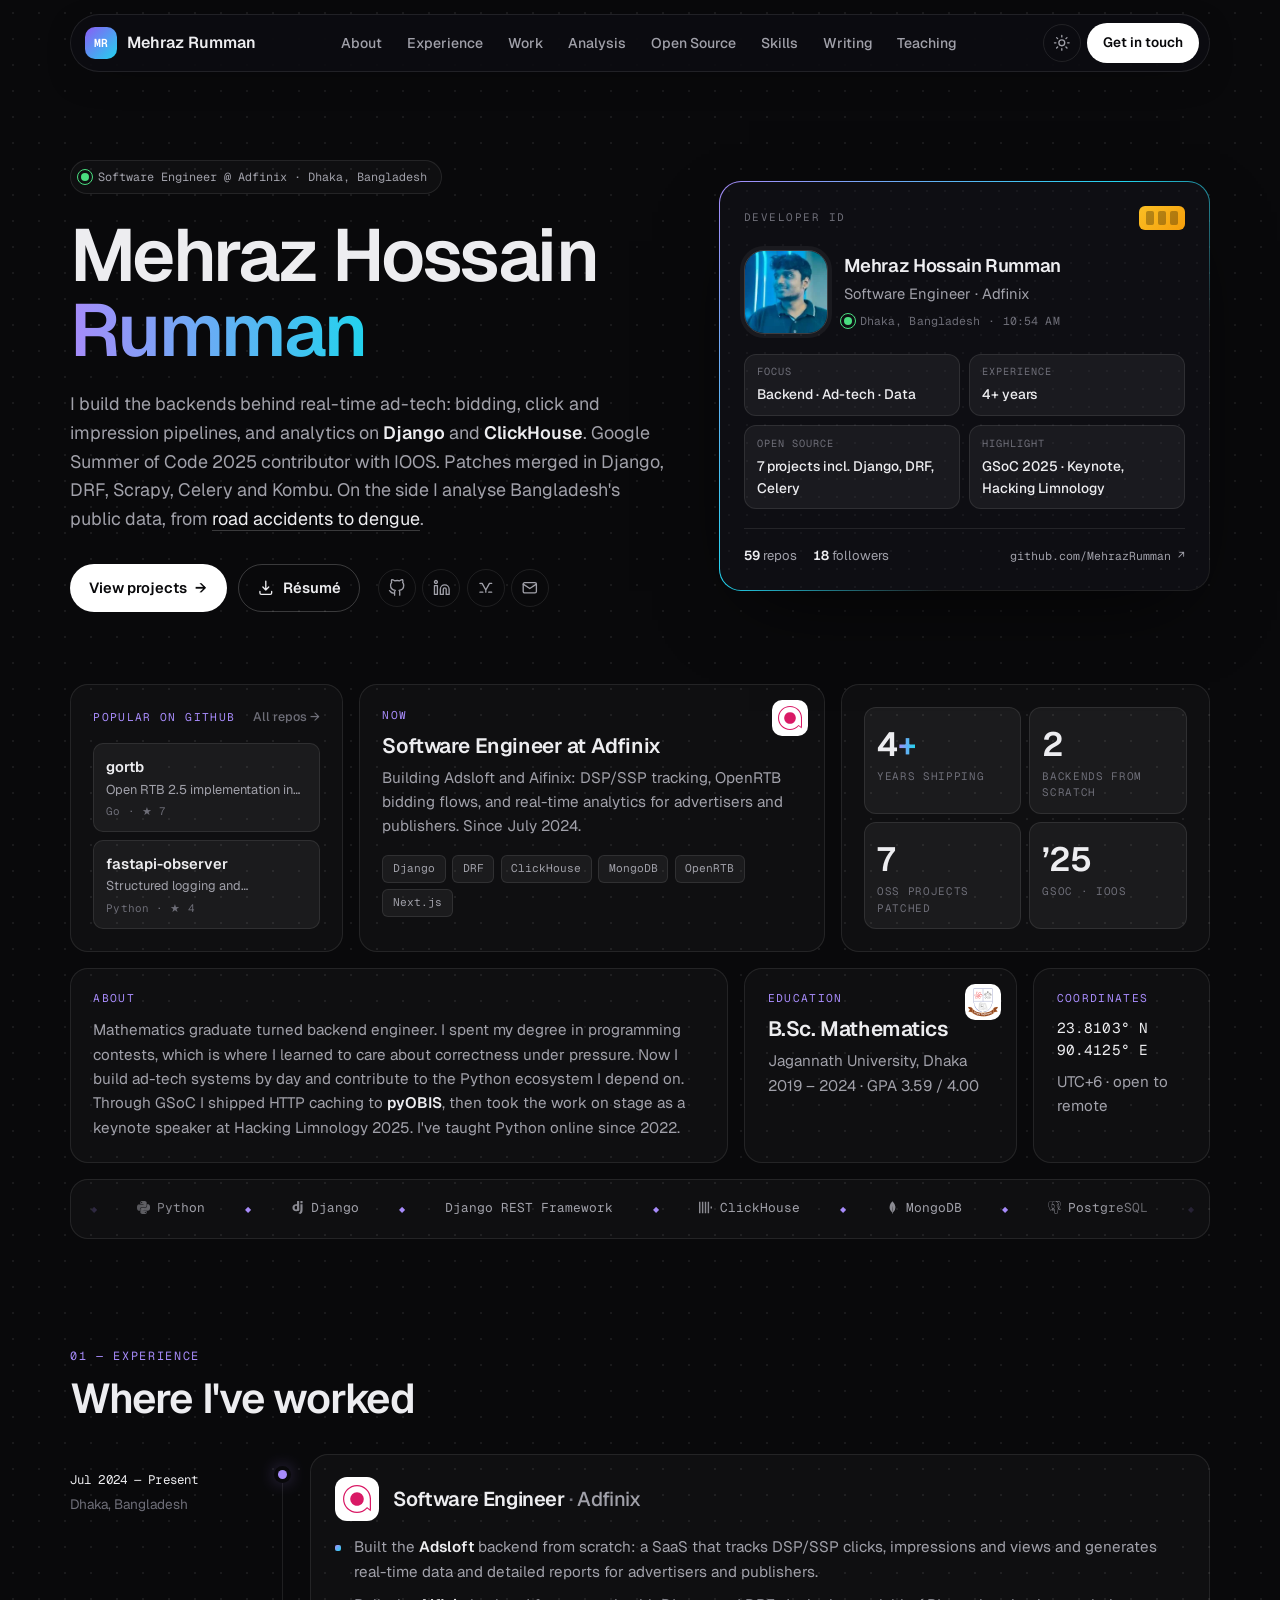
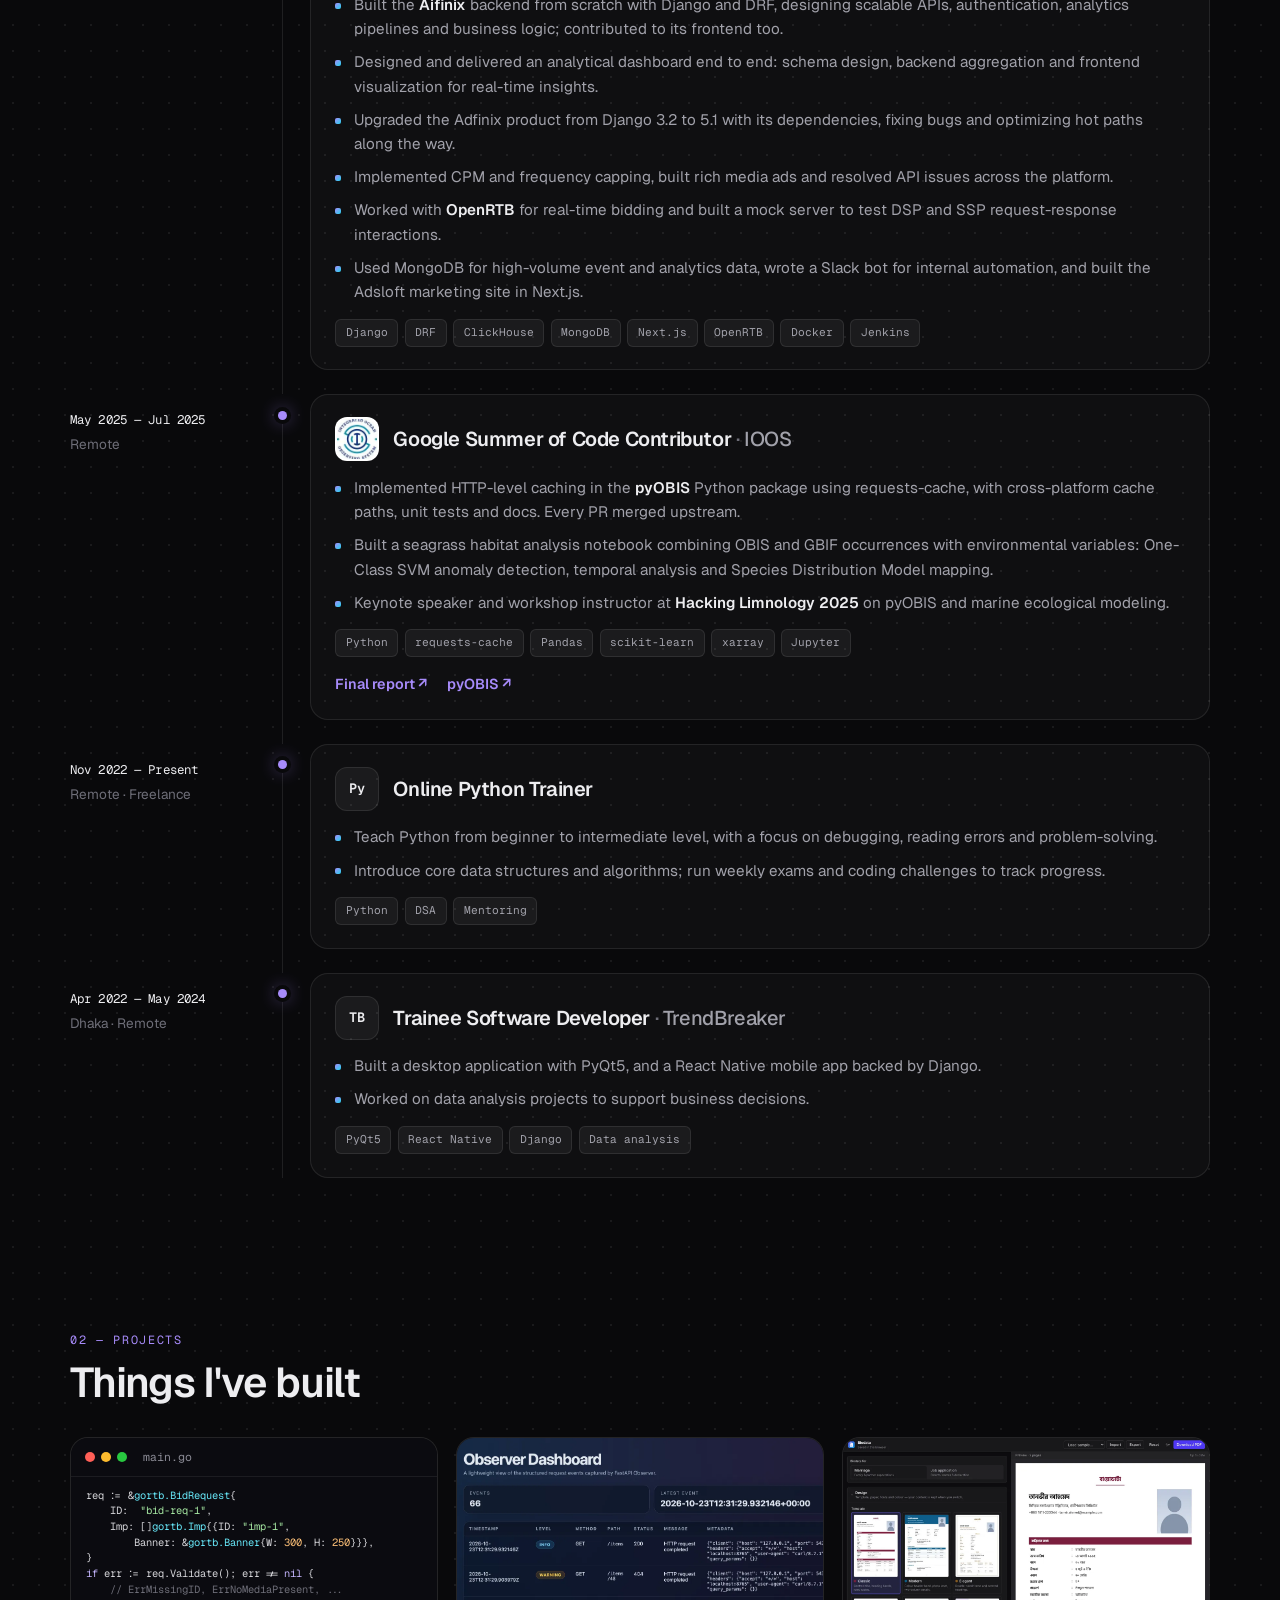
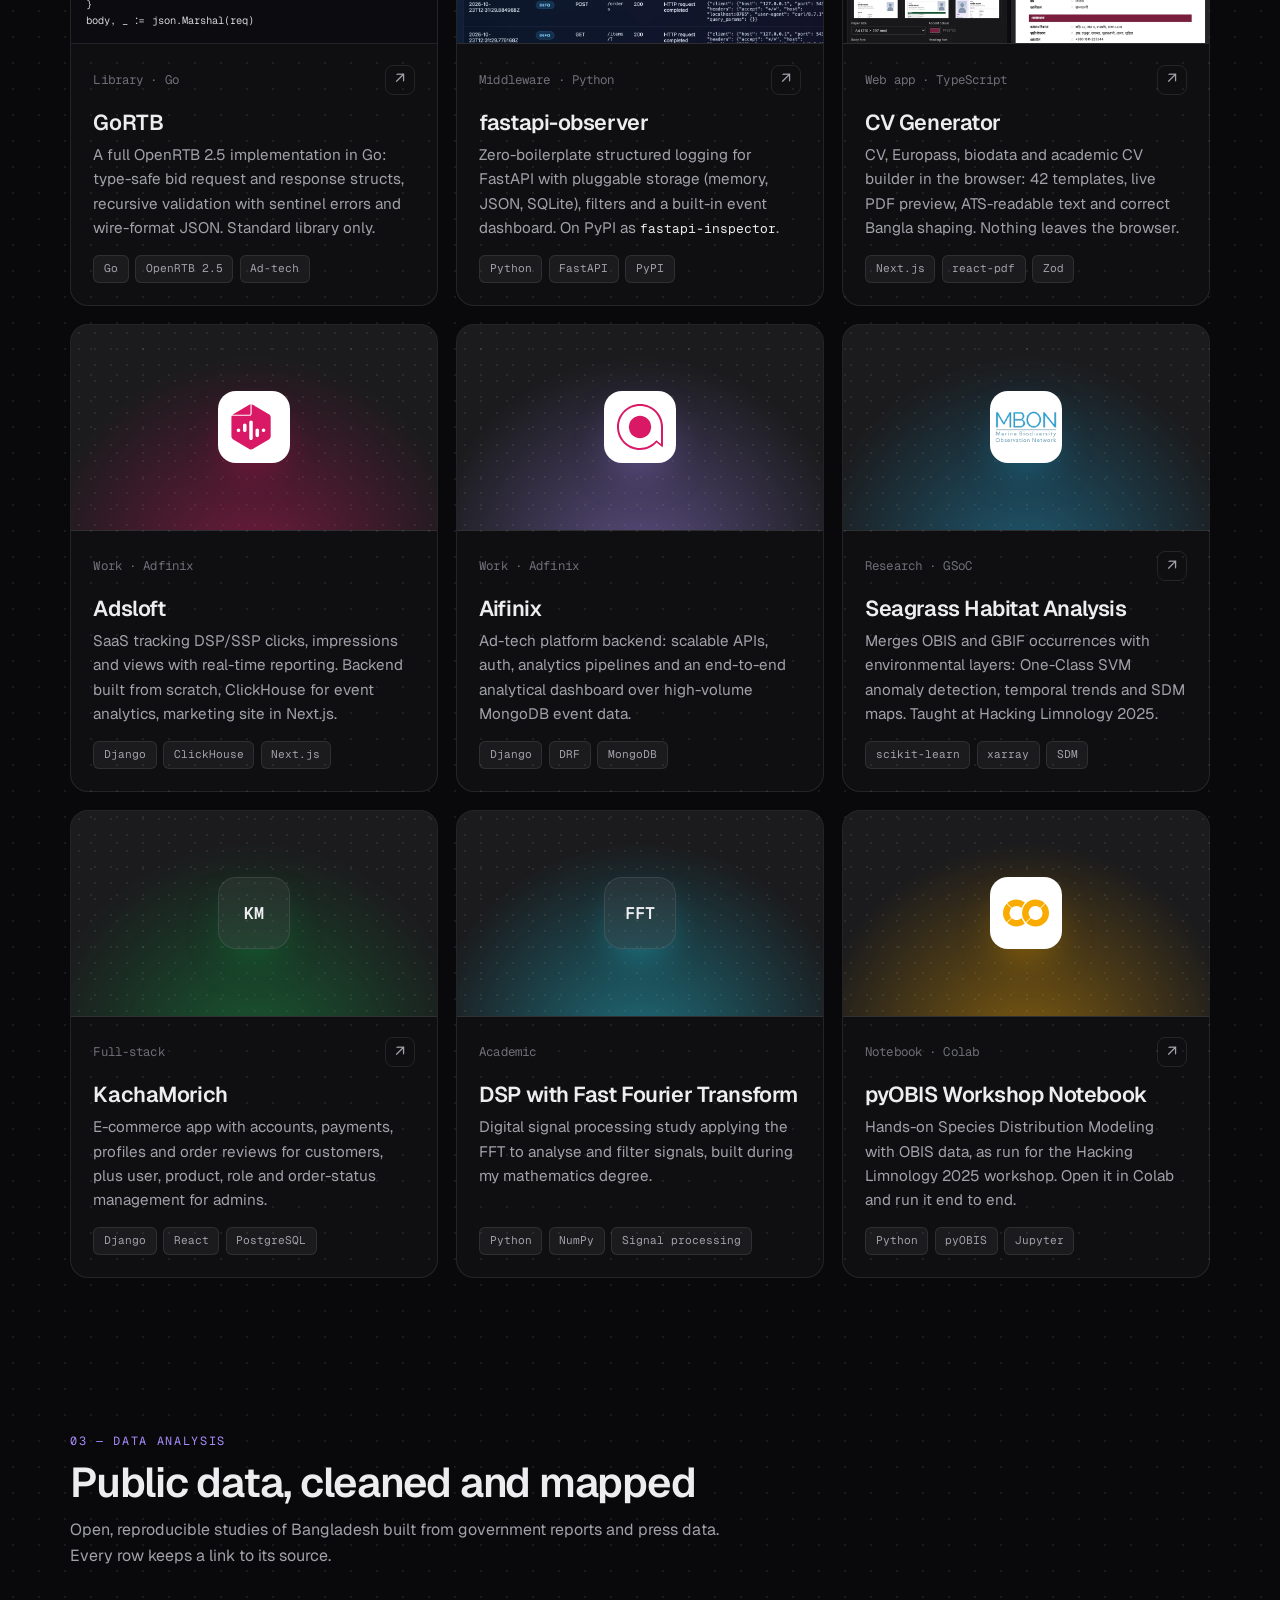
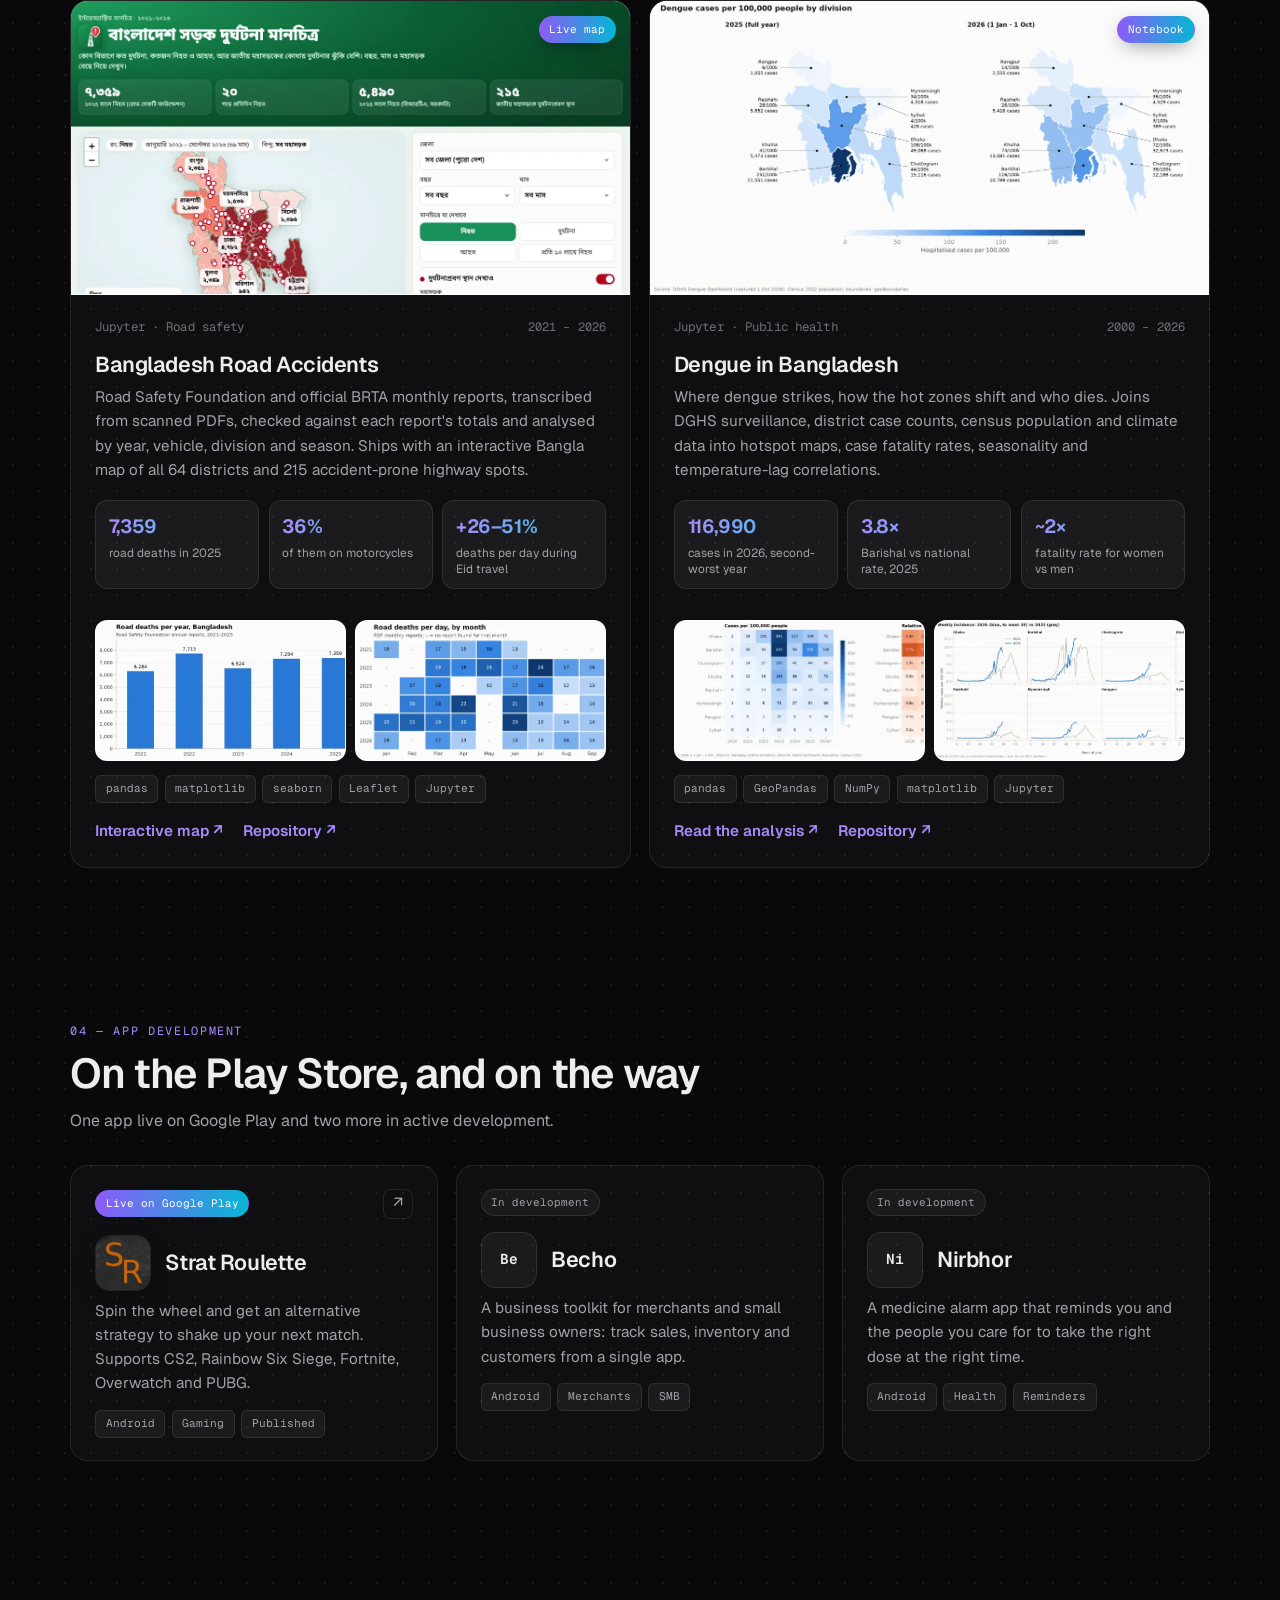
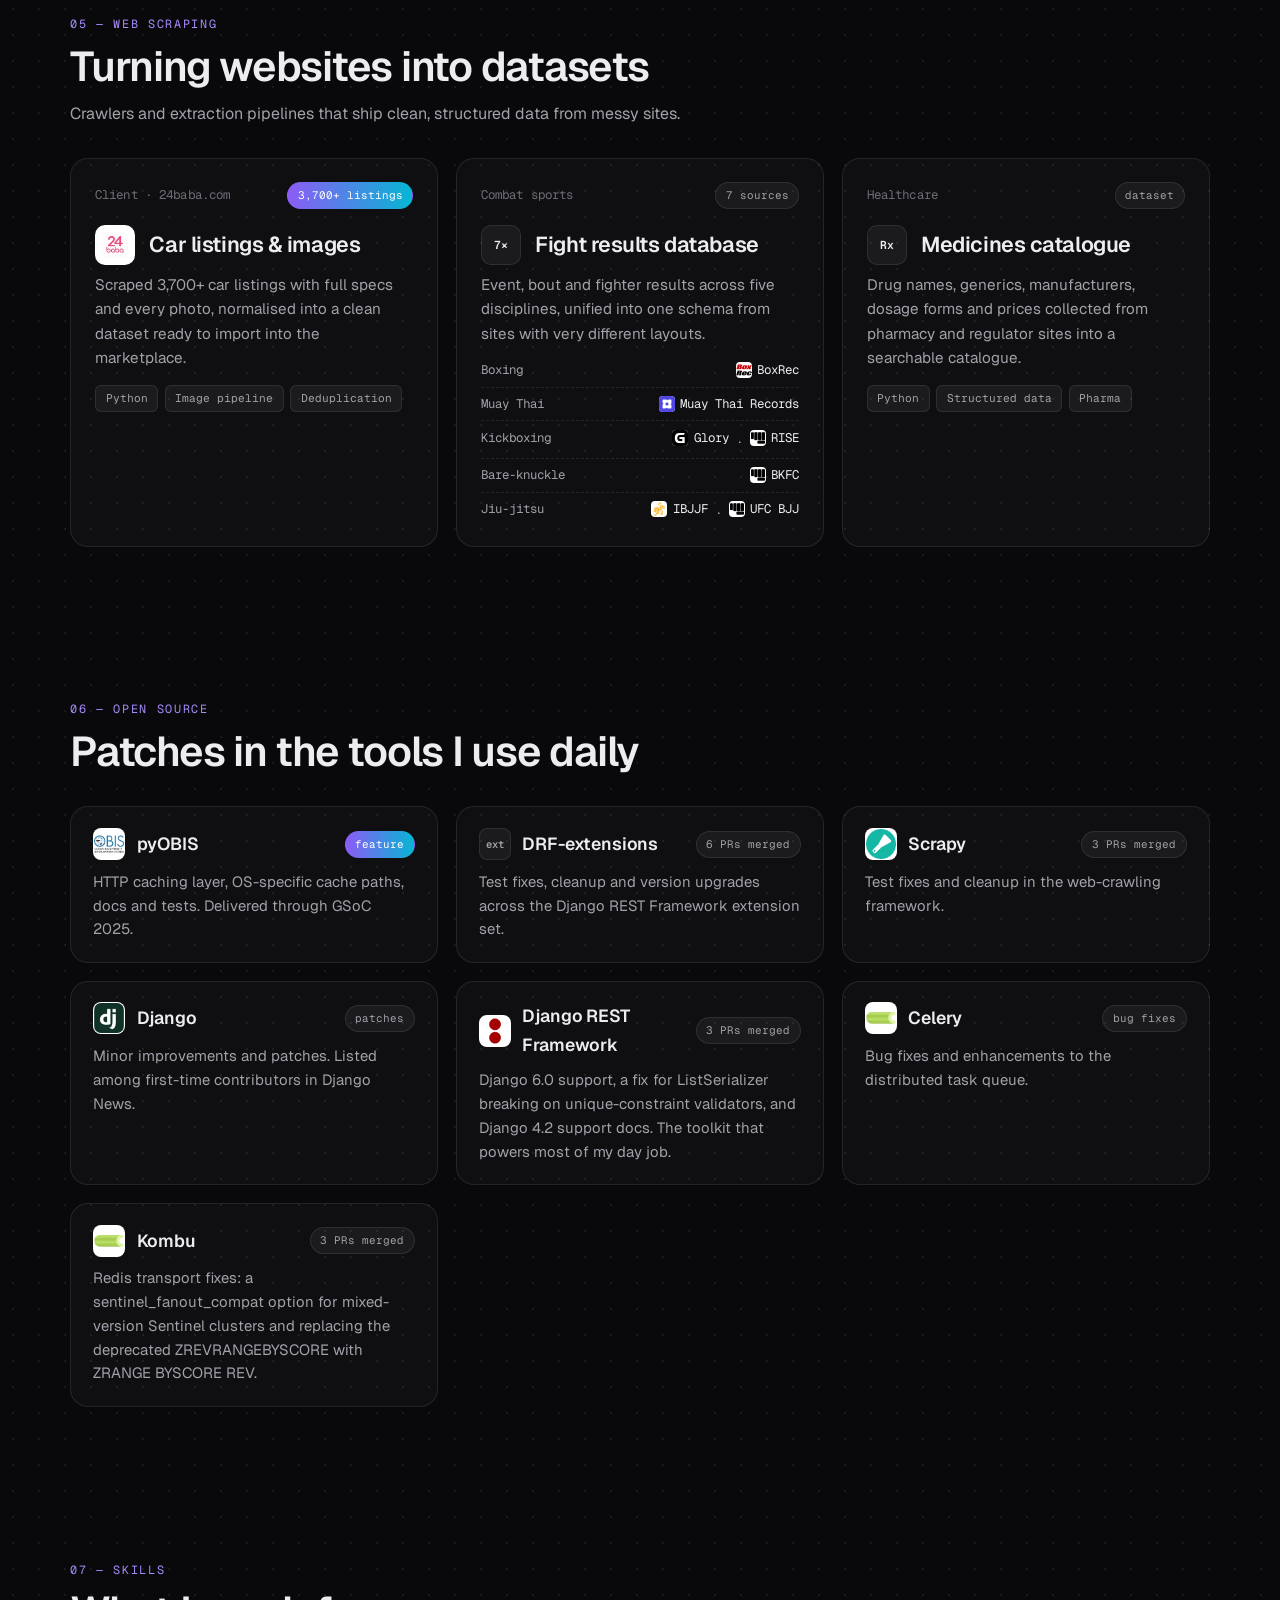
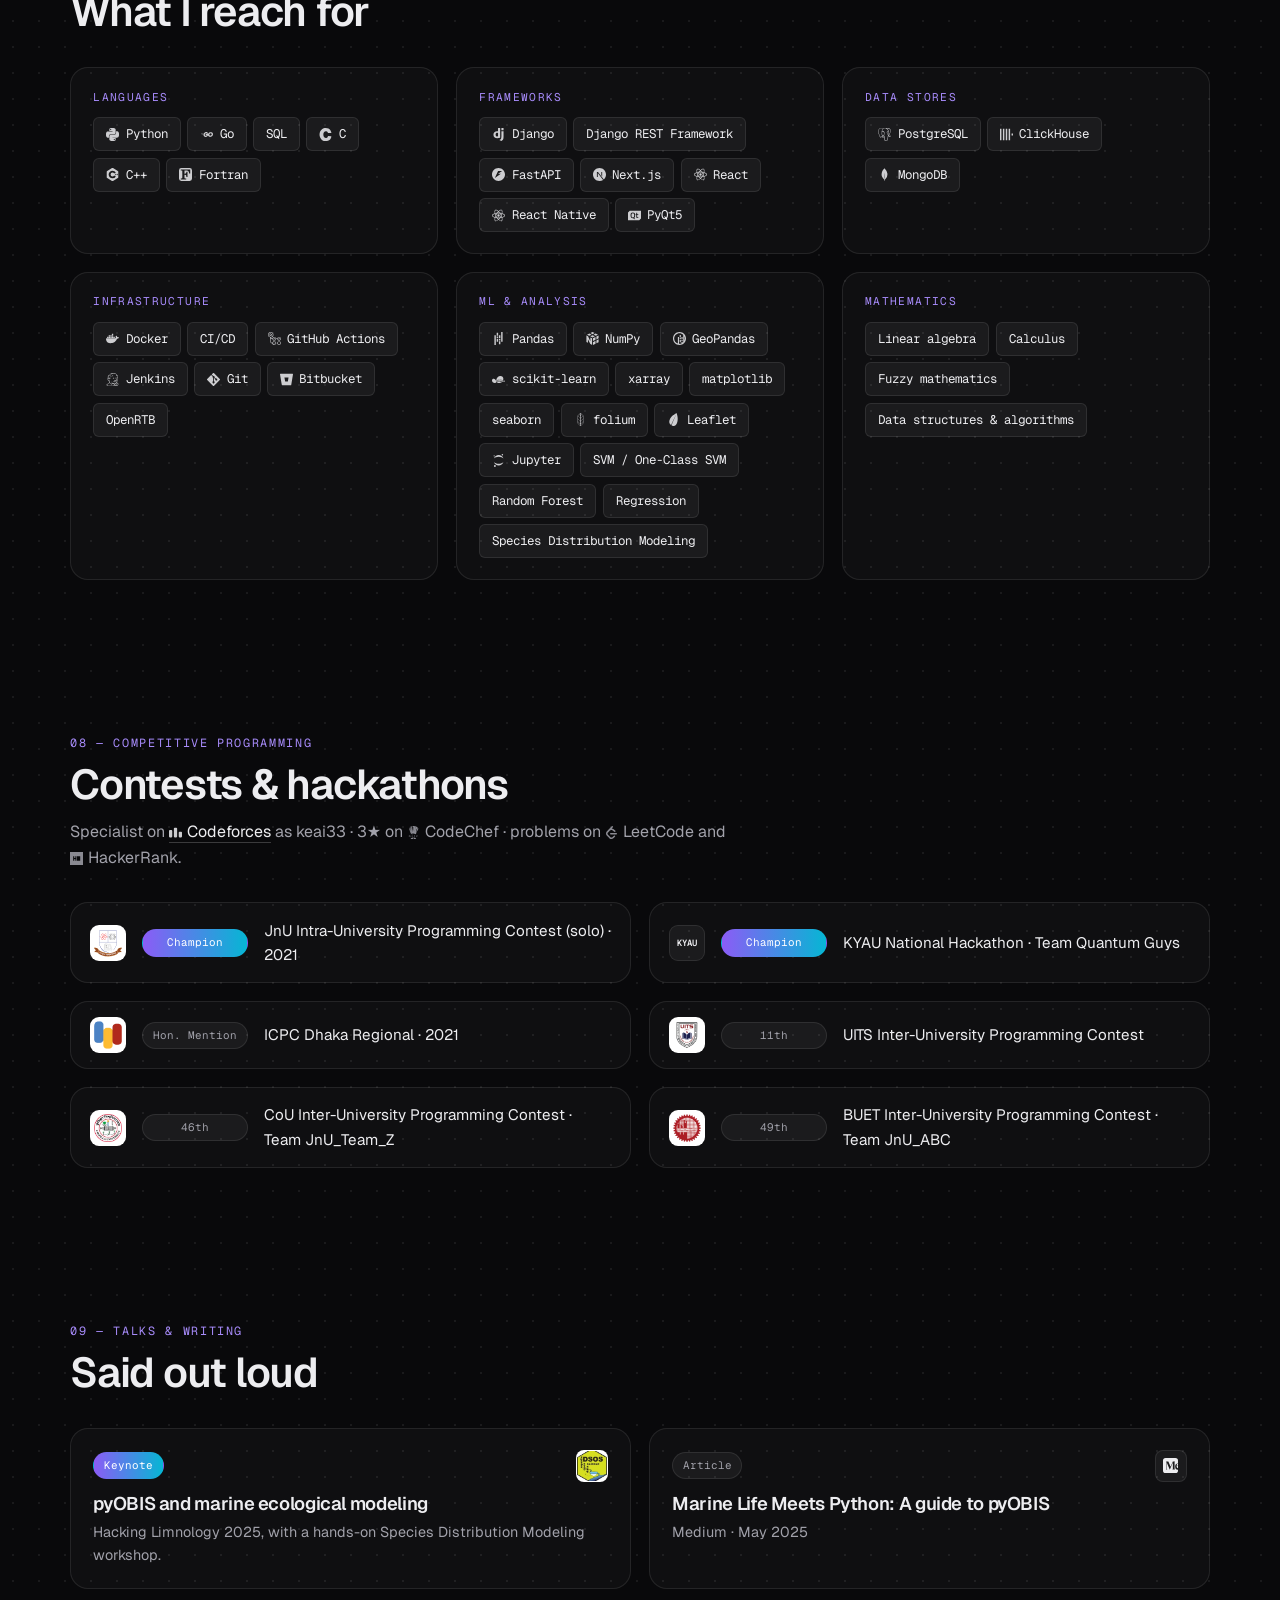
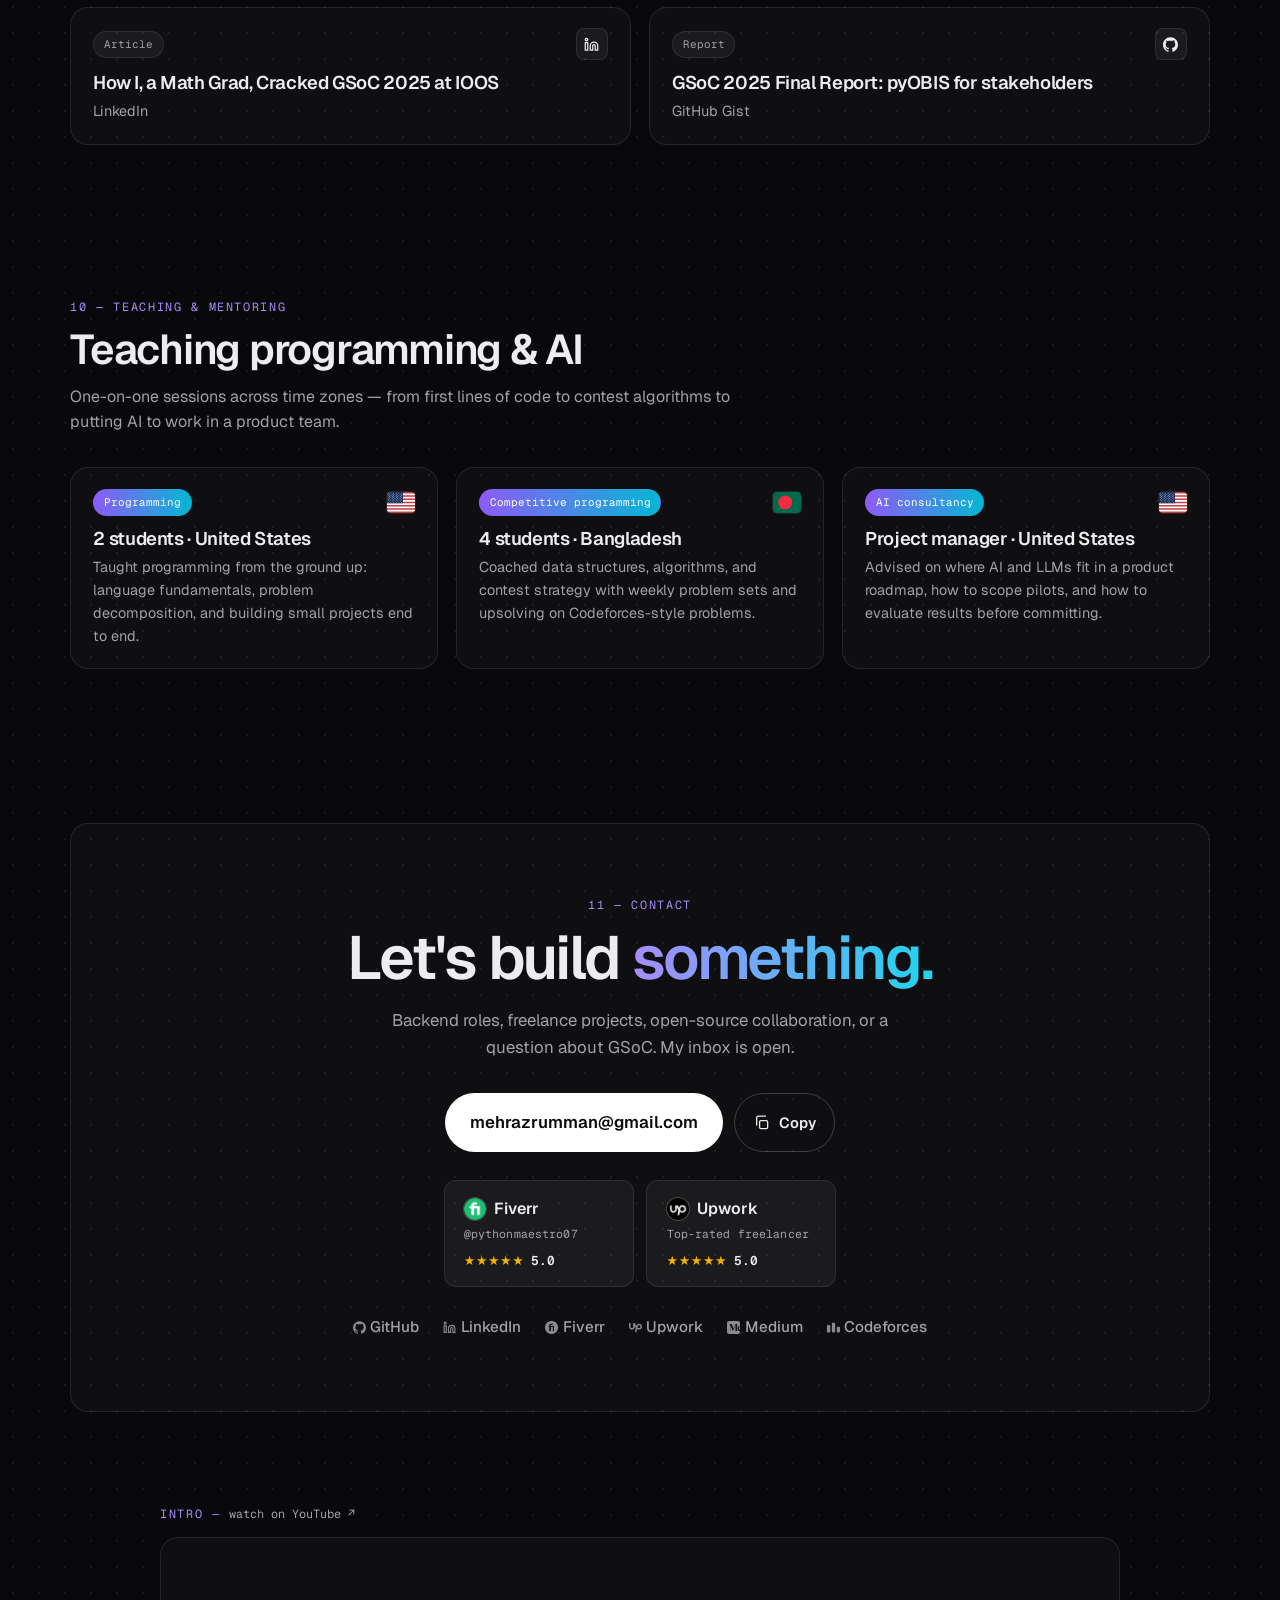
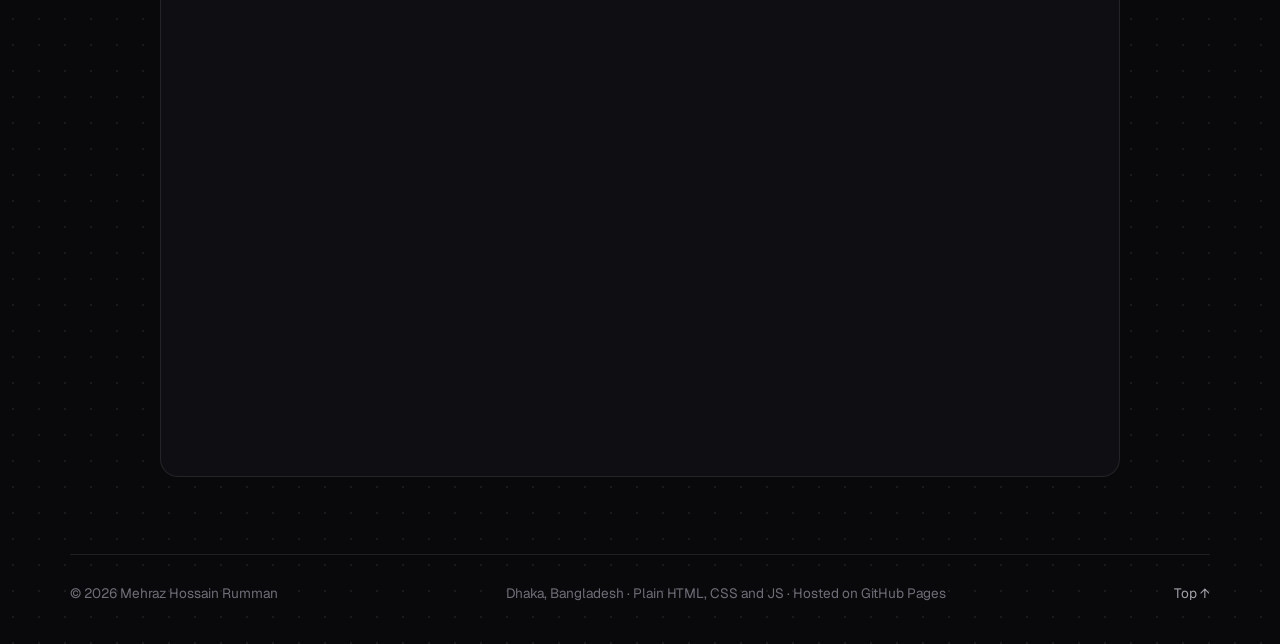
==== commit 64272646: "Give every project the same card size All nine projects now share one three-column grid with a 16:9 " ====
--- a/index.html
+++ b/index.html
@@ -446,102 +446,98 @@
         <h2 class="section-title">Things I've built</h2>
       </header>
 
-      <div class="grid grid-2">
-        <a class="card project project-featured project-media reveal" href="https://github.com/MehrazRumman/gortb" target="_blank" rel="noopener">
-          <div class="analysis-cover code-window" aria-hidden="true">
-            <div class="code-bar"><span></span><span></span><span></span><em>main.go</em></div>
+      <div class="grid grid-3">
+        <a class="card project pcard reveal" href="https://github.com/MehrazRumman/gortb" target="_blank" rel="noopener">
+          <span class="pcard-cover code-window" aria-hidden="true">
+            <span class="code-bar"><span></span><span></span><span></span><em>main.go</em></span>
 <pre><code>req := &amp;<i class="t">gortb.BidRequest</i>{
-    ID: <b class="s">"bid-req-1"</b>,
-    Imp: []<i class="t">gortb.Imp</i>{{
-        ID:       <b class="s">"imp-1"</b>,
-        Banner:   &amp;<i class="t">gortb.Banner</i>{W: <b class="n">300</b>, H: <b class="n">250</b>},
-        BidFloor: <b class="n">0.5</b>, BidFloorCur: <b class="s">"USD"</b>,
-    }},
+    ID:  <b class="s">"bid-req-1"</b>,
+    Imp: []<i class="t">gortb.Imp</i>{{ID: <b class="s">"imp-1"</b>,
+        Banner: &amp;<i class="t">gortb.Banner</i>{W: <b class="n">300</b>, H: <b class="n">250</b>}}},
 }
 <u class="k">if</u> err := req.Validate(); err != <u class="k">nil</u> {
     <span class="c">// ErrMissingID, ErrNoMediaPresent, ...</span>
 }
 body, _ := json.Marshal(req)</code></pre>
-          </div>
-          <div class="analysis-body">
+          </span>
+          <div class="pcard-body">
             <div class="project-top"><span class="mono">Library · Go</span><span class="arr-box" aria-hidden="true">↗</span></div>
             <h3 class="project-title">GoRTB</h3>
-            <p>A full OpenRTB 2.5 implementation in Go: type-safe bid request and response structs, recursive validation with sentinel errors, and wire-format JSON tags. Standard library only.</p>
+            <p>A full OpenRTB 2.5 implementation in Go: type-safe bid request and response structs, recursive validation with sentinel errors and wire-format JSON. Standard library only.</p>
             <ul class="chips"><li>Go</li><li>OpenRTB 2.5</li><li>Ad-tech</li></ul>
           </div>
         </a>
-        <a class="card project project-featured project-media reveal" href="https://github.com/MehrazRumman/fastapi-observer" target="_blank" rel="noopener">
-          <span class="analysis-cover"><img src="assets/img/fastapi-inspector-dashboard.webp" alt="The built-in Observer Dashboard listing captured FastAPI request events with level, method, path and status" width="1200" height="630" loading="lazy"></span>
-          <div class="analysis-body">
+        <a class="card project pcard reveal" href="https://github.com/MehrazRumman/fastapi-observer" target="_blank" rel="noopener">
+          <span class="pcard-cover"><img src="assets/img/fastapi-inspector-dashboard.webp" alt="The built-in Observer Dashboard listing captured FastAPI request events" width="1200" height="630" loading="lazy" style="object-position: left top"></span>
+          <div class="pcard-body">
             <div class="project-top"><span class="mono">Middleware · Python</span><span class="arr-box" aria-hidden="true">↗</span></div>
             <h3 class="project-title">fastapi-observer</h3>
-            <p>Zero-boilerplate structured logging and observability for FastAPI. Pluggable storage backends (in-memory, JSON, SQLite), filtering, and a built-in dashboard for browsing events. On PyPI as <code>fastapi-inspector</code>.</p>
-            <ul class="chips"><li>Python</li><li>FastAPI</li><li>Observability</li><li>PyPI</li></ul>
-          </div>
-        </a>
-      </div>
-
-      <article class="card project-wide project-featured analysis mt reveal">
-        <a class="analysis-cover" href="https://github.com/MehrazRumman/cv-generator" target="_blank" rel="noopener">
-          <img src="assets/img/cv-generator-biodata.webp" alt="CV Generator editor showing a Bangla marriage biodata with a live PDF preview" width="1400" height="875" loading="lazy">
-          <span class="badge badge-grad">Next.js · TypeScript</span>
-        </a>
-        <div class="analysis-body">
-          <div class="project-top"><span class="mono">Web app · Open source</span><span class="mono analysis-years">2026</span></div>
-          <h3 class="project-title">CV Generator</h3>
-          <p>Build a Professional CV, Europass CV, South Asian biodata, Academic CV or Bangladeshi political CV in the browser. Fill in a form, watch the PDF re-render live, and download real, selectable, ATS-readable text with correct Bangla shaping. Nothing leaves the browser: autosave to localStorage and JSON import/export.</p>
-          <dl class="analysis-stats">
-            <div><dt>42</dt><dd>templates across 5 document types</dd></div>
-            <div><dt>24</dt><dd>fonts, plus 3 tested Bangla fonts</dd></div>
-            <div><dt>0.4 s</dt><dd>from typing to updated PDF preview</dd></div>
-          </dl>
-          <div class="analysis-thumbs">
-            <a href="https://github.com/MehrazRumman/cv-generator/blob/main/docs/screenshots/professional-editor.png" target="_blank" rel="noopener"><img src="assets/img/cv-generator-professional.webp" alt="Professional CV editor with template picker and live preview" width="720" height="450" loading="lazy"></a>
-            <a href="https://github.com/MehrazRumman/cv-generator/blob/main/docs/screenshots/academic-editor.png" target="_blank" rel="noopener"><img src="assets/img/cv-generator-academic.webp" alt="Academic CV editor with APA and IEEE citation formatting" width="720" height="450" loading="lazy"></a>
-          </div>
-          <ul class="chips"><li>Next.js</li><li>TypeScript</li><li>react-pdf</li><li>pdf.js</li><li>Zod</li><li>Tailwind CSS</li><li>Vitest</li></ul>
-          <p class="links-row">
-            <a href="https://github.com/MehrazRumman/cv-generator" target="_blank" rel="noopener">Repository <span class="arr" aria-hidden="true">↗</span></a>
-          </p>
-        </div>
-      </article>
-
-      <div class="grid grid-3 mt">
-        <article class="card project reveal">
-          <div class="project-top"><span class="mono">Work · Adfinix</span></div>
-          <div class="app-head"><img class="logo-tile" src="assets/img/logos/adsloft.svg" alt="Adsloft logo" width="40" height="40" loading="lazy"><h3 class="project-title">Adsloft</h3></div>
-          <p>SaaS tracking DSP/SSP clicks, impressions and views with real-time reporting. Backend from scratch; ClickHouse for event analytics; marketing site in Next.js.</p>
-          <ul class="chips"><li>Django</li><li>ClickHouse</li><li>Next.js</li></ul>
-        </article>
-        <article class="card project reveal">
-          <div class="project-top"><span class="mono">Work · Adfinix</span></div>
-          <div class="app-head"><span class="logo-tile logo-mark" aria-hidden="true">Ai</span><h3 class="project-title">Aifinix</h3></div>
-          <p>Ad-tech platform backend: scalable APIs, auth, analytics pipelines and an end-to-end analytical dashboard over high-volume MongoDB event data.</p>
-          <ul class="chips"><li>Django</li><li>DRF</li><li>MongoDB</li></ul>
-        </article>
-        <a class="card project reveal" href="https://github.com/marinebon/HackingLimno2025" target="_blank" rel="noopener">
-          <div class="project-top"><span class="mono">Research · GSoC</span><span class="arr-box" aria-hidden="true">↗</span></div>
-          <div class="app-head"><img class="logo-tile logo-bleed" src="assets/img/logos/mbon.webp" alt="Marine Biodiversity Observation Network logo" width="40" height="40" loading="lazy"><h3 class="project-title">Seagrass Habitat Analysis</h3></div>
-          <p>Notebook merging OBIS and GBIF occurrences with environmental layers: One-Class SVM anomaly detection, temporal trends and SDM maps. Taught as a workshop at Hacking Limnology 2025.</p>
-          <ul class="chips"><li>scikit-learn</li><li>xarray</li><li>SDM</li></ul>
-        </a>
-        <a class="card project reveal" href="https://github.com/MehrazRumman" target="_blank" rel="me noopener">
-          <div class="project-top"><span class="mono">Full-stack</span><span class="arr-box" aria-hidden="true">↗</span></div>
-          <div class="app-head"><span class="logo-tile logo-mark" aria-hidden="true">KM</span><h3 class="project-title">KachaMorich</h3></div>
-          <p>E-commerce app: accounts, purchasing, payments, profiles and order reviews for customers; user and product management, role promotion, and order status controls for admins.</p>
-          <ul class="chips"><li>Django</li><li>React</li><li>PostgreSQL</li></ul>
-        </a>
-        <article class="card project reveal">
-          <div class="project-top"><span class="mono">Academic</span></div>
-          <div class="app-head"><span class="logo-tile logo-mark" aria-hidden="true">FFT</span><h3 class="project-title">DSP with Fast Fourier Transform</h3></div>
-          <p>Digital signal processing study applying the FFT to analyse and filter signals, built during my mathematics degree.</p>
-          <ul class="chips"><li>Python</li><li>NumPy</li><li>Signal processing</li></ul>
-        </article>
-        <a class="card project reveal" href="https://colab.research.google.com/drive/1YKo4psy338h76tzHpnFgJ_O8oozaM7hc" target="_blank" rel="noopener">
-          <div class="project-top"><span class="mono">Notebook · Colab</span><span class="arr-box" aria-hidden="true">↗</span></div>
-          <div class="app-head"><img class="logo-tile" src="assets/img/logos/colab.svg" alt="Google Colab logo" width="40" height="40" loading="lazy"><h3 class="project-title">pyOBIS Workshop Notebook</h3></div>
-          <p>Hands-on Species Distribution Modeling with OBIS data, as run for the Hacking Limnology 2025 workshop. Open it in Colab and run end to end.</p>
-          <ul class="chips"><li>Python</li><li>pyOBIS</li><li>Jupyter</li></ul>
+            <p>Zero-boilerplate structured logging for FastAPI with pluggable storage (memory, JSON, SQLite), filters and a built-in event dashboard. On PyPI as <code>fastapi-inspector</code>.</p>
+            <ul class="chips"><li>Python</li><li>FastAPI</li><li>PyPI</li></ul>
+          </div>
+        </a>
+        <a class="card project pcard reveal" href="https://github.com/MehrazRumman/cv-generator" target="_blank" rel="noopener">
+          <span class="pcard-cover"><img src="assets/img/cv-generator-biodata.webp" alt="CV Generator editor showing a Bangla biodata with a live PDF preview" width="1400" height="875" loading="lazy" style="object-position: 78% top"></span>
+          <div class="pcard-body">
+            <div class="project-top"><span class="mono">Web app · TypeScript</span><span class="arr-box" aria-hidden="true">↗</span></div>
+            <h3 class="project-title">CV Generator</h3>
+            <p>CV, Europass, biodata and academic CV builder in the browser: 42 templates, live PDF preview, ATS-readable text and correct Bangla shaping. Nothing leaves the browser.</p>
+            <ul class="chips"><li>Next.js</li><li>react-pdf</li><li>Zod</li></ul>
+          </div>
+        </a>
+        <article class="card project pcard reveal">
+          <span class="pcard-cover logo-cover" style="--c: #D91965" aria-hidden="true"><img class="logo-tile" src="assets/img/logos/adsloft.svg" alt="" width="72" height="72"></span>
+          <div class="pcard-body">
+            <div class="project-top"><span class="mono">Work · Adfinix</span></div>
+            <h3 class="project-title">Adsloft</h3>
+            <p>SaaS tracking DSP/SSP clicks, impressions and views with real-time reporting. Backend built from scratch, ClickHouse for event analytics, marketing site in Next.js.</p>
+            <ul class="chips"><li>Django</li><li>ClickHouse</li><li>Next.js</li></ul>
+          </div>
+        </article>
+        <article class="card project pcard reveal">
+          <span class="pcard-cover logo-cover" style="--c: #a78bfa" aria-hidden="true"><img class="logo-tile" src="assets/img/logos/adfinix.svg" alt="" width="72" height="72"></span>
+          <div class="pcard-body">
+            <div class="project-top"><span class="mono">Work · Adfinix</span></div>
+            <h3 class="project-title">Aifinix</h3>
+            <p>Ad-tech platform backend: scalable APIs, auth, analytics pipelines and an end-to-end analytical dashboard over high-volume MongoDB event data.</p>
+            <ul class="chips"><li>Django</li><li>DRF</li><li>MongoDB</li></ul>
+          </div>
+        </article>
+        <a class="card project pcard reveal" href="https://github.com/marinebon/HackingLimno2025" target="_blank" rel="noopener">
+          <span class="pcard-cover logo-cover" style="--c: #22a5d8" aria-hidden="true"><img class="logo-tile logo-bleed" src="assets/img/logos/mbon.webp" alt="" width="72" height="72"></span>
+          <div class="pcard-body">
+            <div class="project-top"><span class="mono">Research · GSoC</span><span class="arr-box" aria-hidden="true">↗</span></div>
+            <h3 class="project-title">Seagrass Habitat Analysis</h3>
+            <p>Merges OBIS and GBIF occurrences with environmental layers: One-Class SVM anomaly detection, temporal trends and SDM maps. Taught at Hacking Limnology 2025.</p>
+            <ul class="chips"><li>scikit-learn</li><li>xarray</li><li>SDM</li></ul>
+          </div>
+        </a>
+        <a class="card project pcard reveal" href="https://github.com/MehrazRumman" target="_blank" rel="noopener">
+          <span class="pcard-cover logo-cover" style="--c: #16a34a" aria-hidden="true"><span class="logo-tile logo-mark">KM</span></span>
+          <div class="pcard-body">
+            <div class="project-top"><span class="mono">Full-stack</span><span class="arr-box" aria-hidden="true">↗</span></div>
+            <h3 class="project-title">KachaMorich</h3>
+            <p>E-commerce app with accounts, payments, profiles and order reviews for customers, plus user, product, role and order-status management for admins.</p>
+            <ul class="chips"><li>Django</li><li>React</li><li>PostgreSQL</li></ul>
+          </div>
+        </a>
+        <article class="card project pcard reveal">
+          <span class="pcard-cover logo-cover" style="--c: #22d3ee" aria-hidden="true"><span class="logo-tile logo-mark">FFT</span></span>
+          <div class="pcard-body">
+            <div class="project-top"><span class="mono">Academic</span></div>
+            <h3 class="project-title">DSP with Fast Fourier Transform</h3>
+            <p>Digital signal processing study applying the FFT to analyse and filter signals, built during my mathematics degree.</p>
+            <ul class="chips"><li>Python</li><li>NumPy</li><li>Signal processing</li></ul>
+          </div>
+        </article>
+        <a class="card project pcard reveal" href="https://colab.research.google.com/drive/1YKo4psy338h76tzHpnFgJ_O8oozaM7hc" target="_blank" rel="noopener">
+          <span class="pcard-cover logo-cover" style="--c: #F9AB00" aria-hidden="true"><img class="logo-tile" src="assets/img/logos/colab.svg" alt="" width="72" height="72"></span>
+          <div class="pcard-body">
+            <div class="project-top"><span class="mono">Notebook · Colab</span><span class="arr-box" aria-hidden="true">↗</span></div>
+            <h3 class="project-title">pyOBIS Workshop Notebook</h3>
+            <p>Hands-on Species Distribution Modeling with OBIS data, as run for the Hacking Limnology 2025 workshop. Open it in Colab and run it end to end.</p>
+            <ul class="chips"><li>Python</li><li>pyOBIS</li><li>Jupyter</li></ul>
+          </div>
         </a>
       </div>
     </section>
--- a/styles.css
+++ b/styles.css
@@ -326,16 +326,25 @@
 .analysis-thumbs img { width: 100%; height: 100%; object-fit: cover; object-position: left top; }
 .analysis .links-row { margin-top: auto; padding-top: 1rem; }
 
-.project-media { display: flex; flex-direction: column; padding: 0; }
-.project-media .analysis-body { padding: 1.5rem 1.75rem 1.75rem; }
-.project-media:hover .analysis-cover img { transform: scale(1.03); }
 .project code { font-family: var(--mono); font-size: 0.85em; color: var(--text); }
-.code-window { background: #0b0b10; display: flex; flex-direction: column; }
-.code-bar { display: flex; align-items: center; gap: 6px; padding: 0.6rem 0.9rem; border-bottom: 1px solid rgba(255, 255, 255, 0.07); }
+.pcard { display: flex; flex-direction: column; padding: 0; }
+.pcard-cover { position: relative; display: block; aspect-ratio: 16 / 9; overflow: hidden; border-bottom: 1px solid var(--border); background: #18181b; }
+.pcard-cover img { width: 100%; height: 100%; object-fit: cover; object-position: top center; transition: transform 0.5s ease; }
+.pcard:hover .pcard-cover img { transform: scale(1.03); }
+.pcard-body .project-top { min-height: 30px; }
+.pcard-body { display: flex; flex-direction: column; flex: 1; padding: 1.3rem 1.4rem 1.4rem; }
+.pcard-body .chips { margin-top: auto; padding-top: 0.9rem; }
+.logo-cover { display: grid; place-items: center; background: radial-gradient(circle at 50% 120%, color-mix(in srgb, var(--c) 45%, transparent), transparent 70%), radial-gradient(var(--dot) 1px, transparent 1px) 0 0 / 16px 16px, var(--surface-2); }
+.logo-cover .logo-tile { width: 72px; height: 72px; padding: 12px; border-radius: 18px; box-shadow: 0 18px 40px -16px color-mix(in srgb, var(--c) 70%, #000); transition: transform 0.3s ease; }
+.logo-cover .logo-bleed { padding: 4px; }
+.logo-cover .logo-mark { font-size: 1.05rem; padding: 0; }
+.pcard:hover .logo-cover .logo-tile { transform: translateY(-3px) scale(1.04); }
+.code-window { display: flex; flex-direction: column; background: #0b0b10; container-type: inline-size; }
+.code-bar { flex: none; display: flex; align-items: center; gap: 6px; padding: 0.6rem 0.9rem; border-bottom: 1px solid rgba(255, 255, 255, 0.07); }
 .code-bar span { width: 10px; height: 10px; border-radius: 50%; background: rgba(255, 255, 255, 0.14); }
 .code-bar span:first-child { background: #ff5f57; } .code-bar span:nth-child(2) { background: #febc2e; } .code-bar span:nth-child(3) { background: #28c840; }
 .code-bar em { margin-left: 0.6rem; font-style: normal; font-family: var(--mono); font-size: 0.72rem; color: #8a8a94; }
-.code-window pre { flex: 1; margin: 0; padding: 0.9rem 1.1rem; overflow: hidden; font-family: var(--mono); font-size: clamp(0.6rem, 0.95vw, 0.7rem); line-height: 1.6; color: #d4d4d8; }
+.code-window pre { flex: 1; margin: 0; padding: 3cqi 4cqi; overflow: hidden; font-family: var(--mono); font-size: 2.85cqi; line-height: 1.5; color: #d4d4d8; white-space: pre; }
 .code-window code { font-size: inherit; color: inherit; }
 .code-window i, .code-window b, .code-window u { font-style: normal; font-weight: 400; text-decoration: none; }
 .code-window .t { color: #67e8f9; } .code-window .s { color: #a5e6a1; } .code-window .n { color: #fbbf77; } .code-window .k { color: #c4b5fd; } .code-window .c { color: #6e6e78; }
@@ -347,11 +356,6 @@
 .app-head .project-title { margin-bottom: 0; }
 .app-icon.logo-mark { font-size: 0.9rem; box-shadow: none; }
 .app-icon { flex: none; width: 56px; height: 56px; border-radius: 14px; border: 1px solid var(--border); box-shadow: 0 8px 24px -10px rgba(0, 0, 0, 0.6); }
-
-.project-wide { display: grid; grid-template-columns: 1.15fr 1fr; padding: 0; }
-.project-wide .analysis-cover { aspect-ratio: auto; height: 100%; min-height: 340px; border-bottom: 0; border-right: 1px solid var(--border); background: #18181b; }
-.project-wide .analysis-cover img { object-position: 78% top; }
-.project-wide .analysis-body { padding: 1.75rem; }
 
 /* ---------- Open source ---------- */
 .oss { display: block; padding: 1.3rem 1.4rem; }
@@ -442,8 +446,6 @@
   .tl-item::before { left: 4px; top: 1.5rem; }
   .tl-item::after { left: 0; top: 0.35rem; }
   .tl-meta { padding-top: 0; grid-auto-flow: column; justify-content: start; gap: 1rem; }
-  .project-wide { grid-template-columns: 1fr; }
-  .project-wide .analysis-cover { aspect-ratio: 1400 / 875; height: auto; min-height: 0; border-right: 0; border-bottom: 1px solid var(--border); }
 }
 @media (max-width: 820px) {
   .nav-toggle { display: grid; }
@@ -463,7 +465,6 @@
   .grid-2, .grid-3 { grid-template-columns: 1fr; }
   .rank { flex-wrap: wrap; gap: 0.6rem 0.8rem; }
   .rank > span:last-child { flex-basis: 100%; }
-  .code-window { aspect-ratio: auto; }
   .analysis-stats { grid-template-columns: 1fr 1fr 1fr; gap: 0.4rem; }
   .analysis-stats div { padding: 0.55rem 0.6rem; }
   .analysis-stats dt { font-size: 1.02rem; }
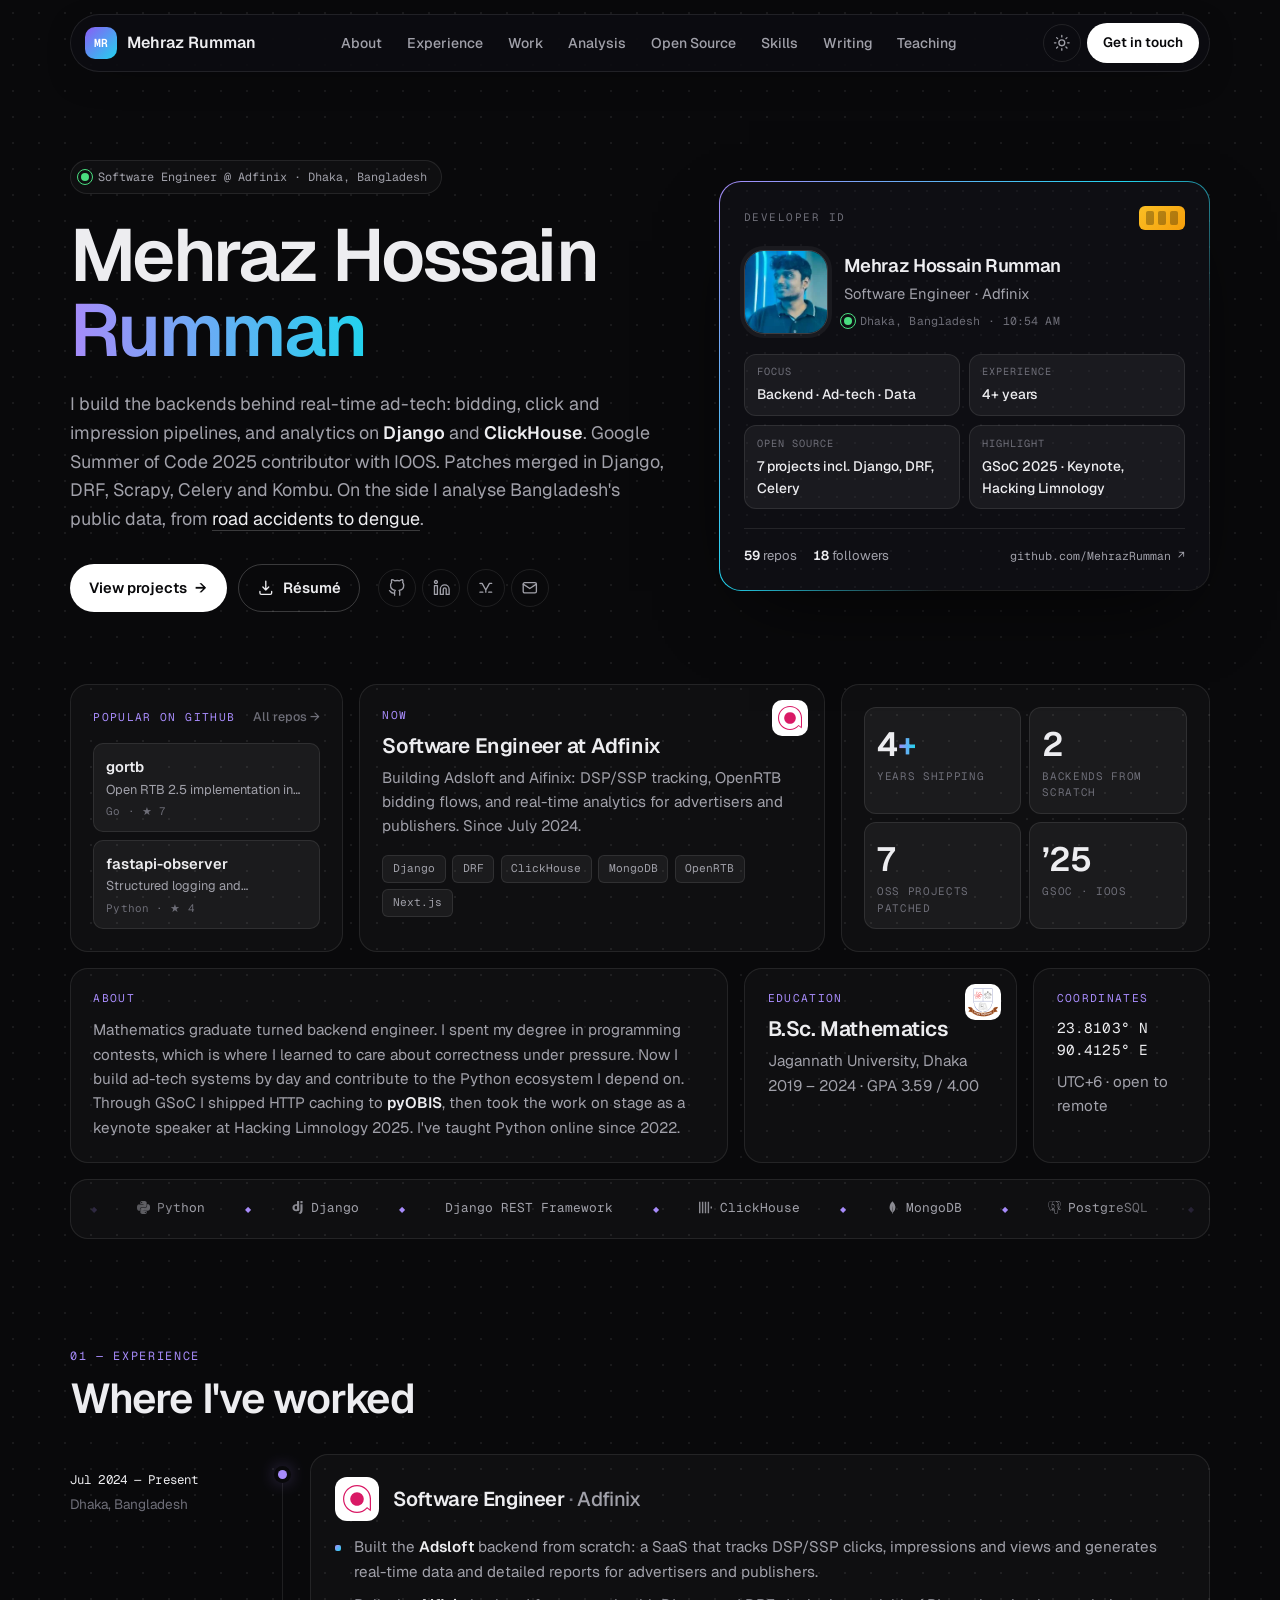
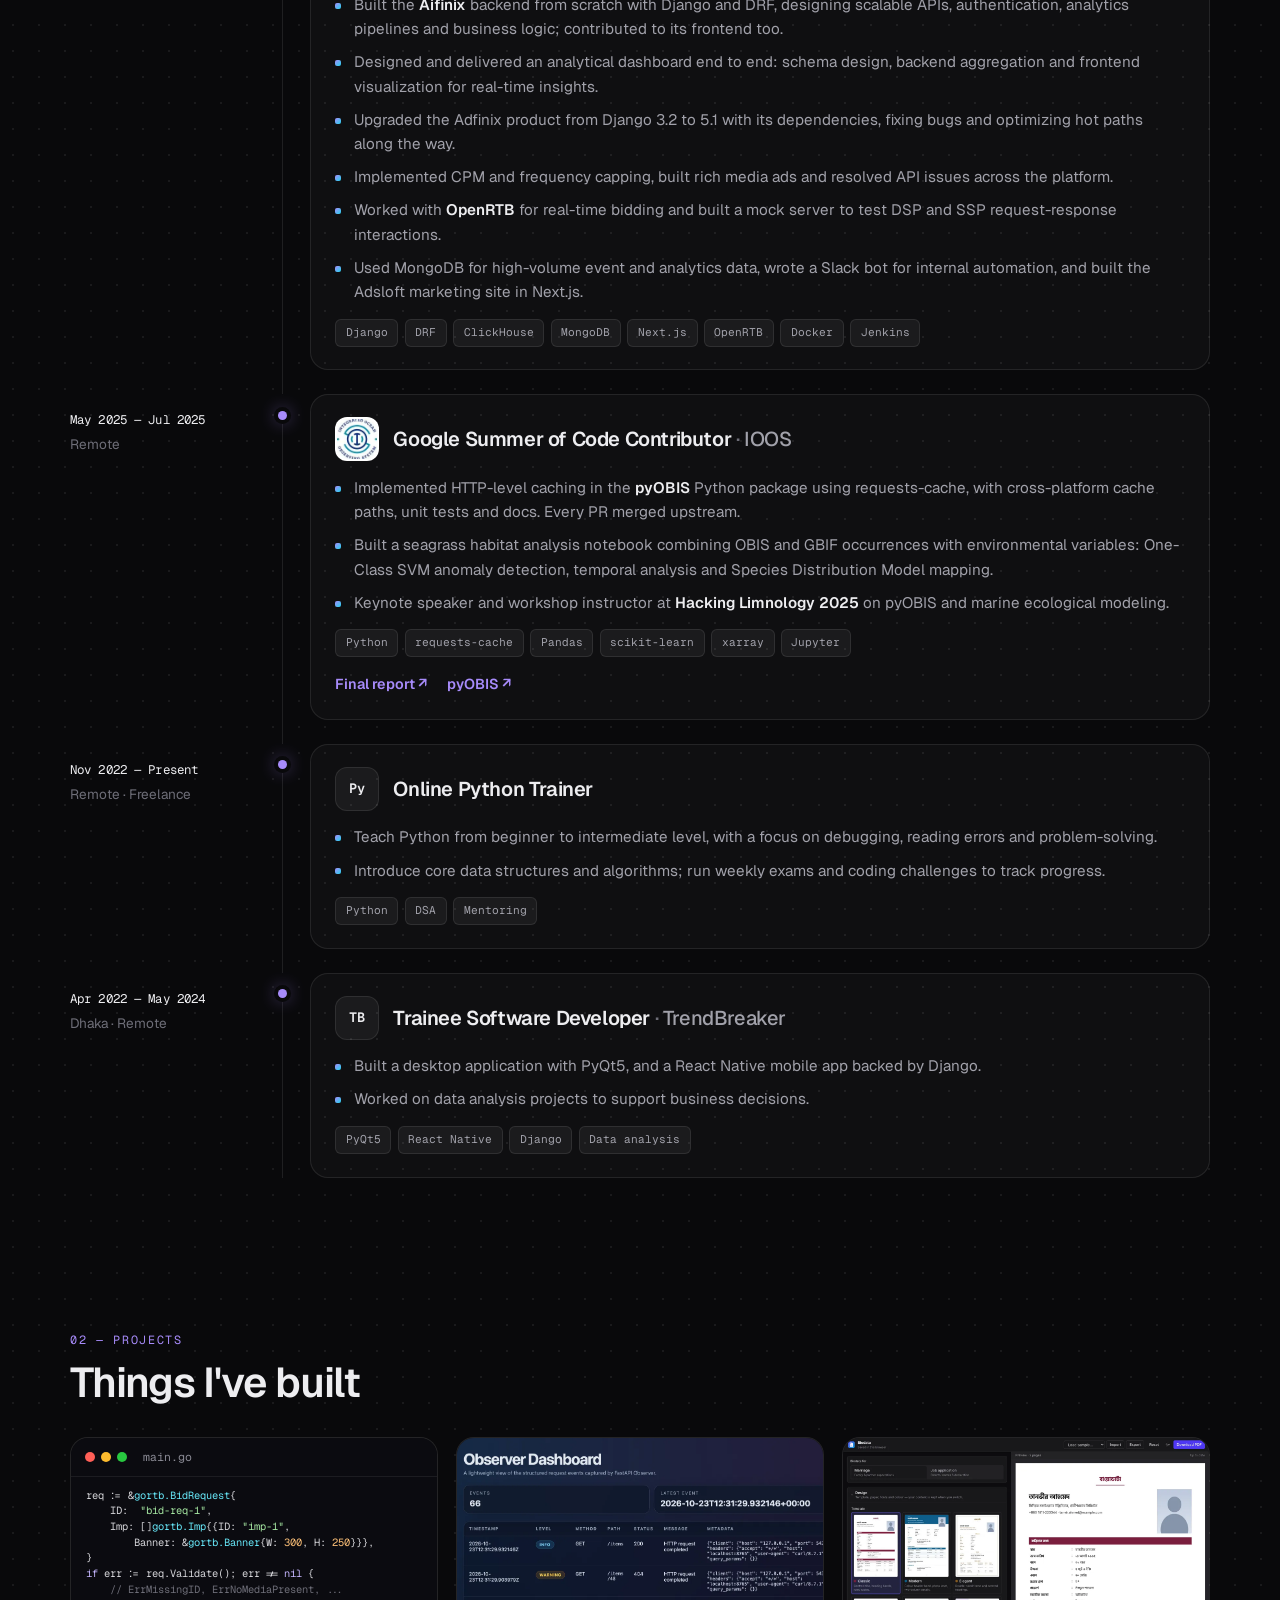
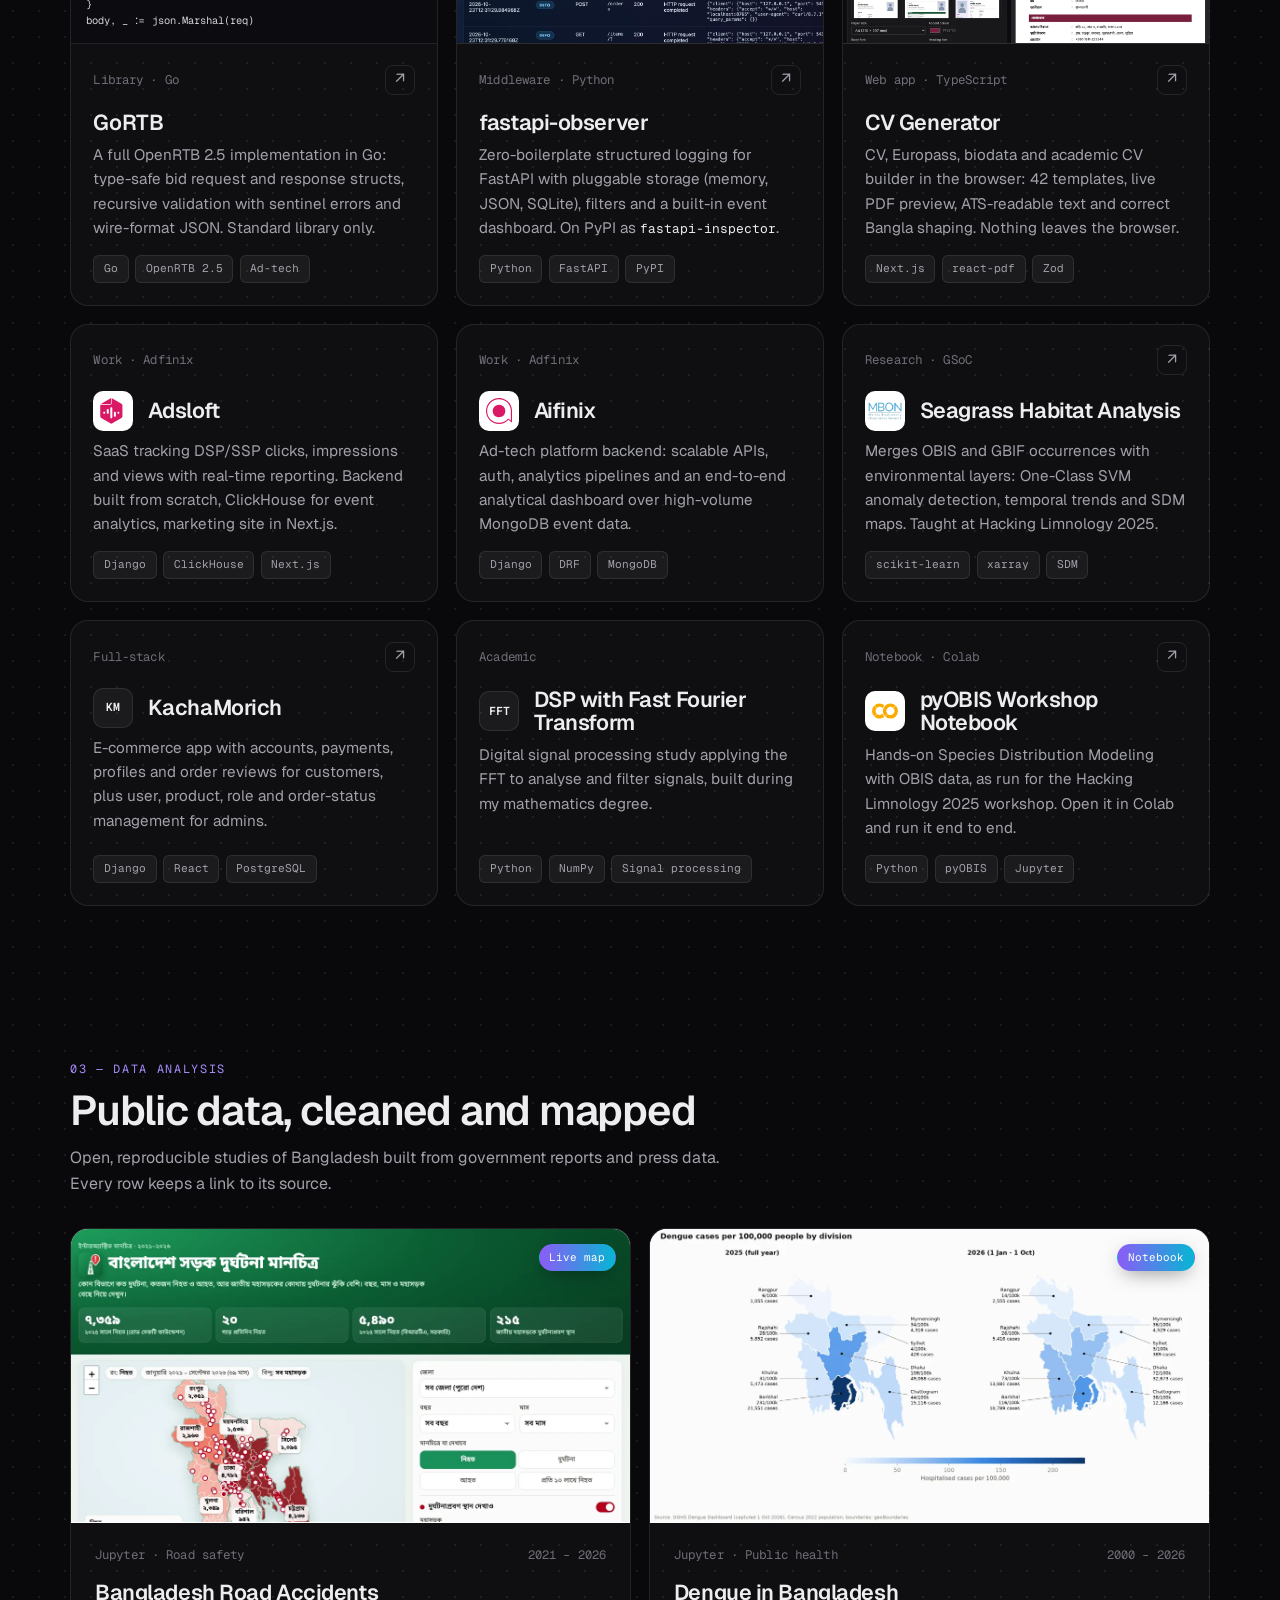
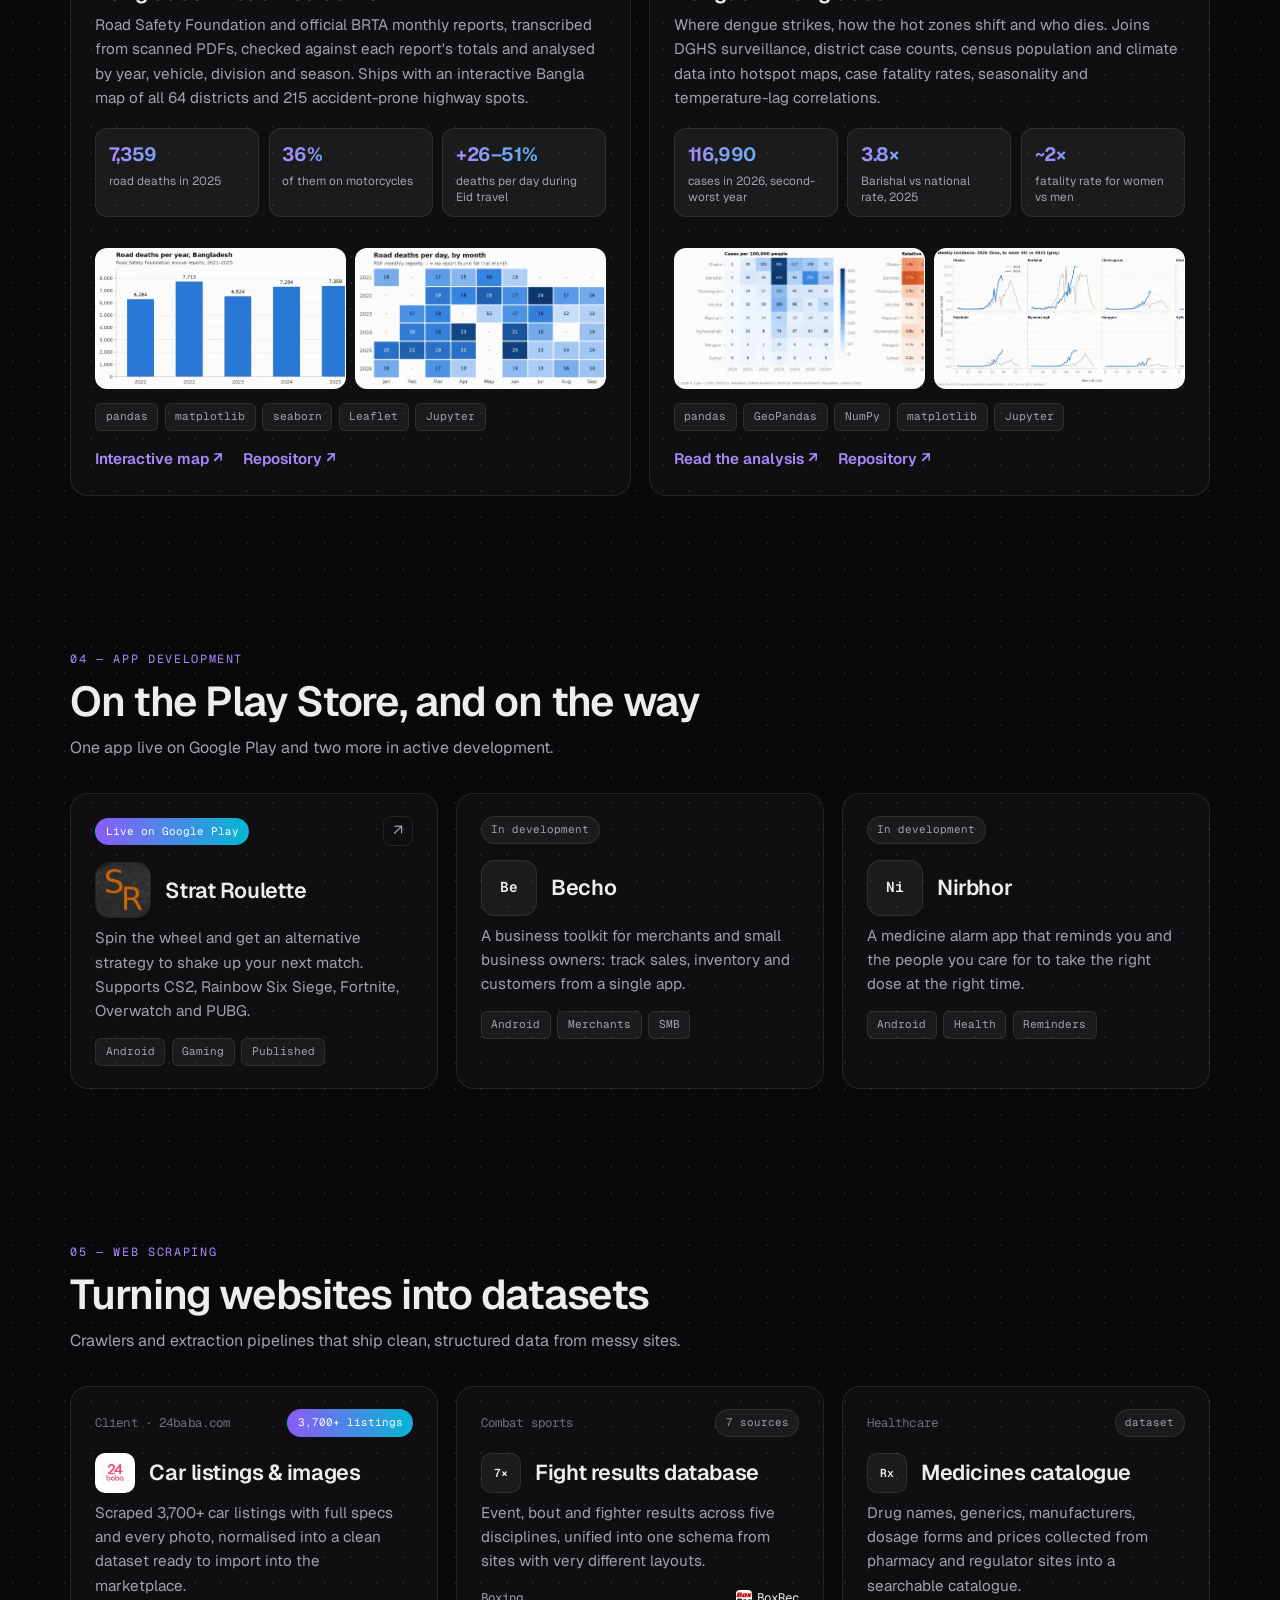
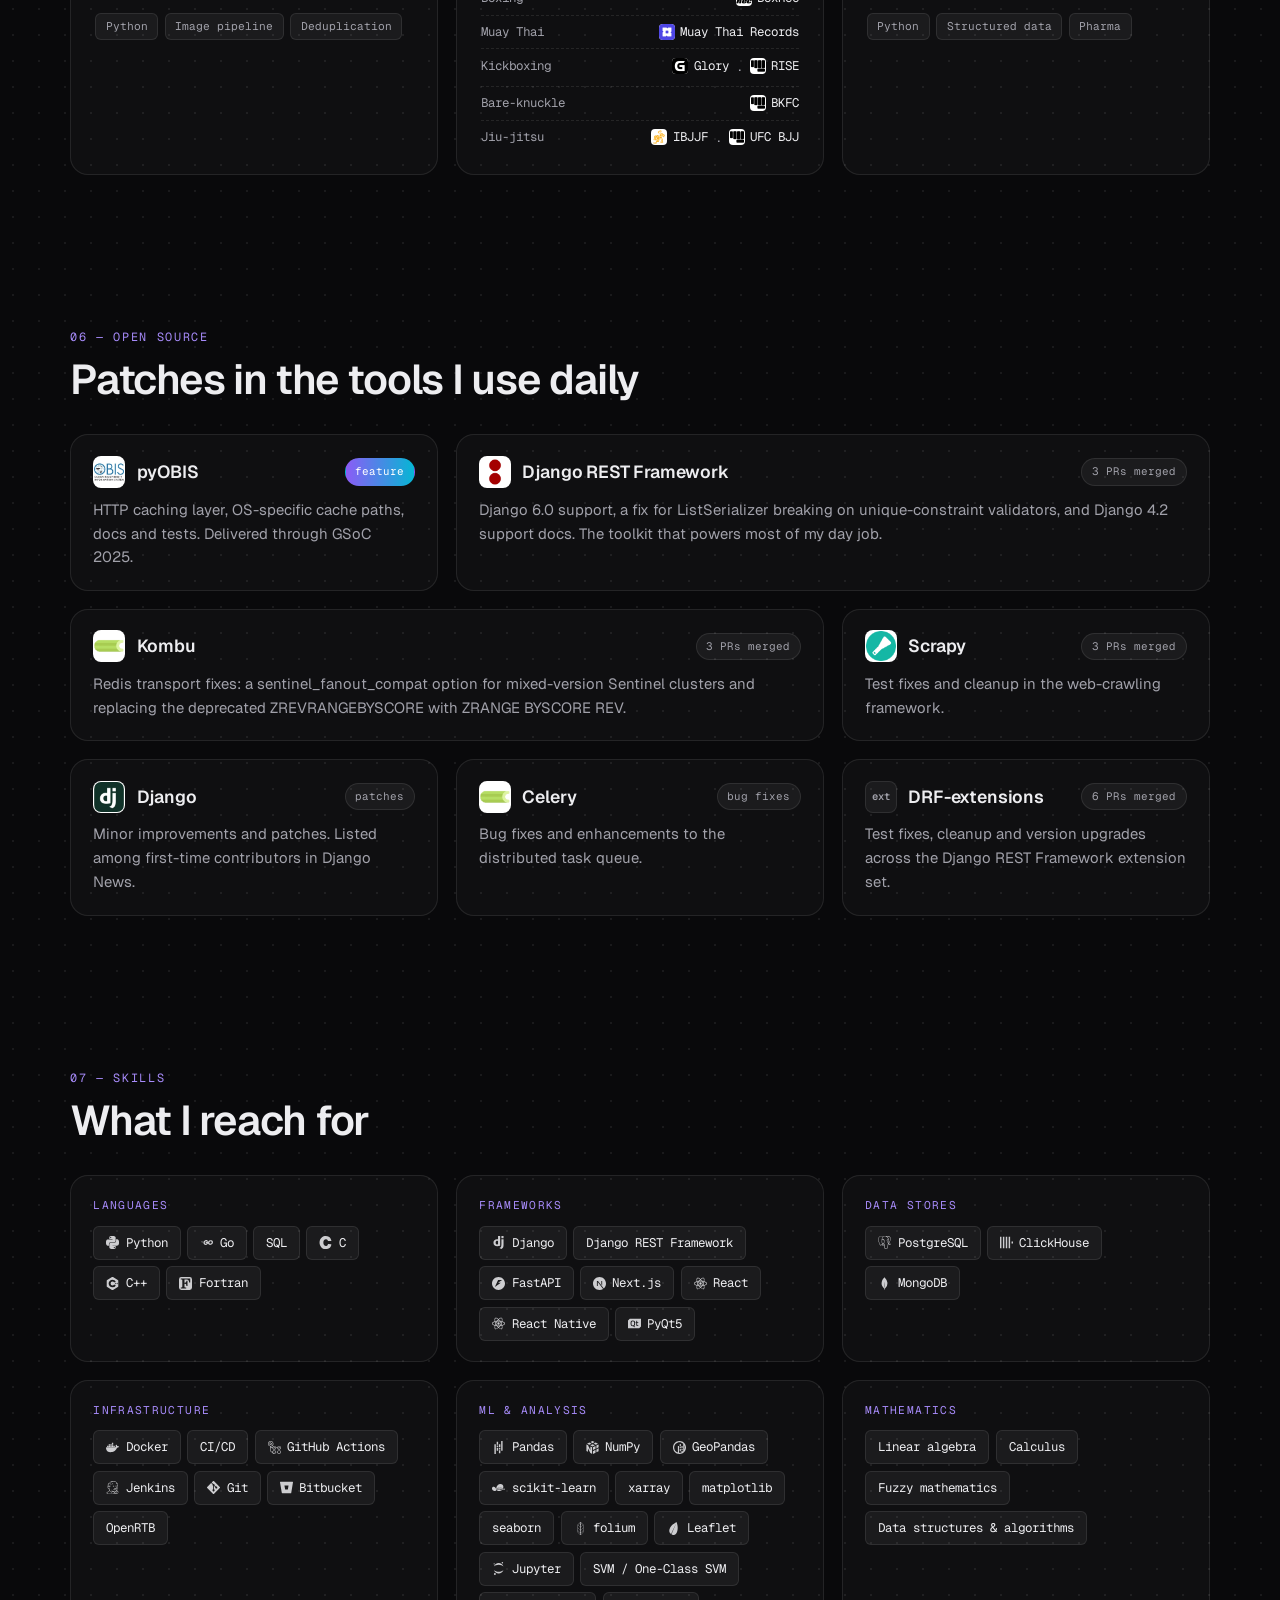
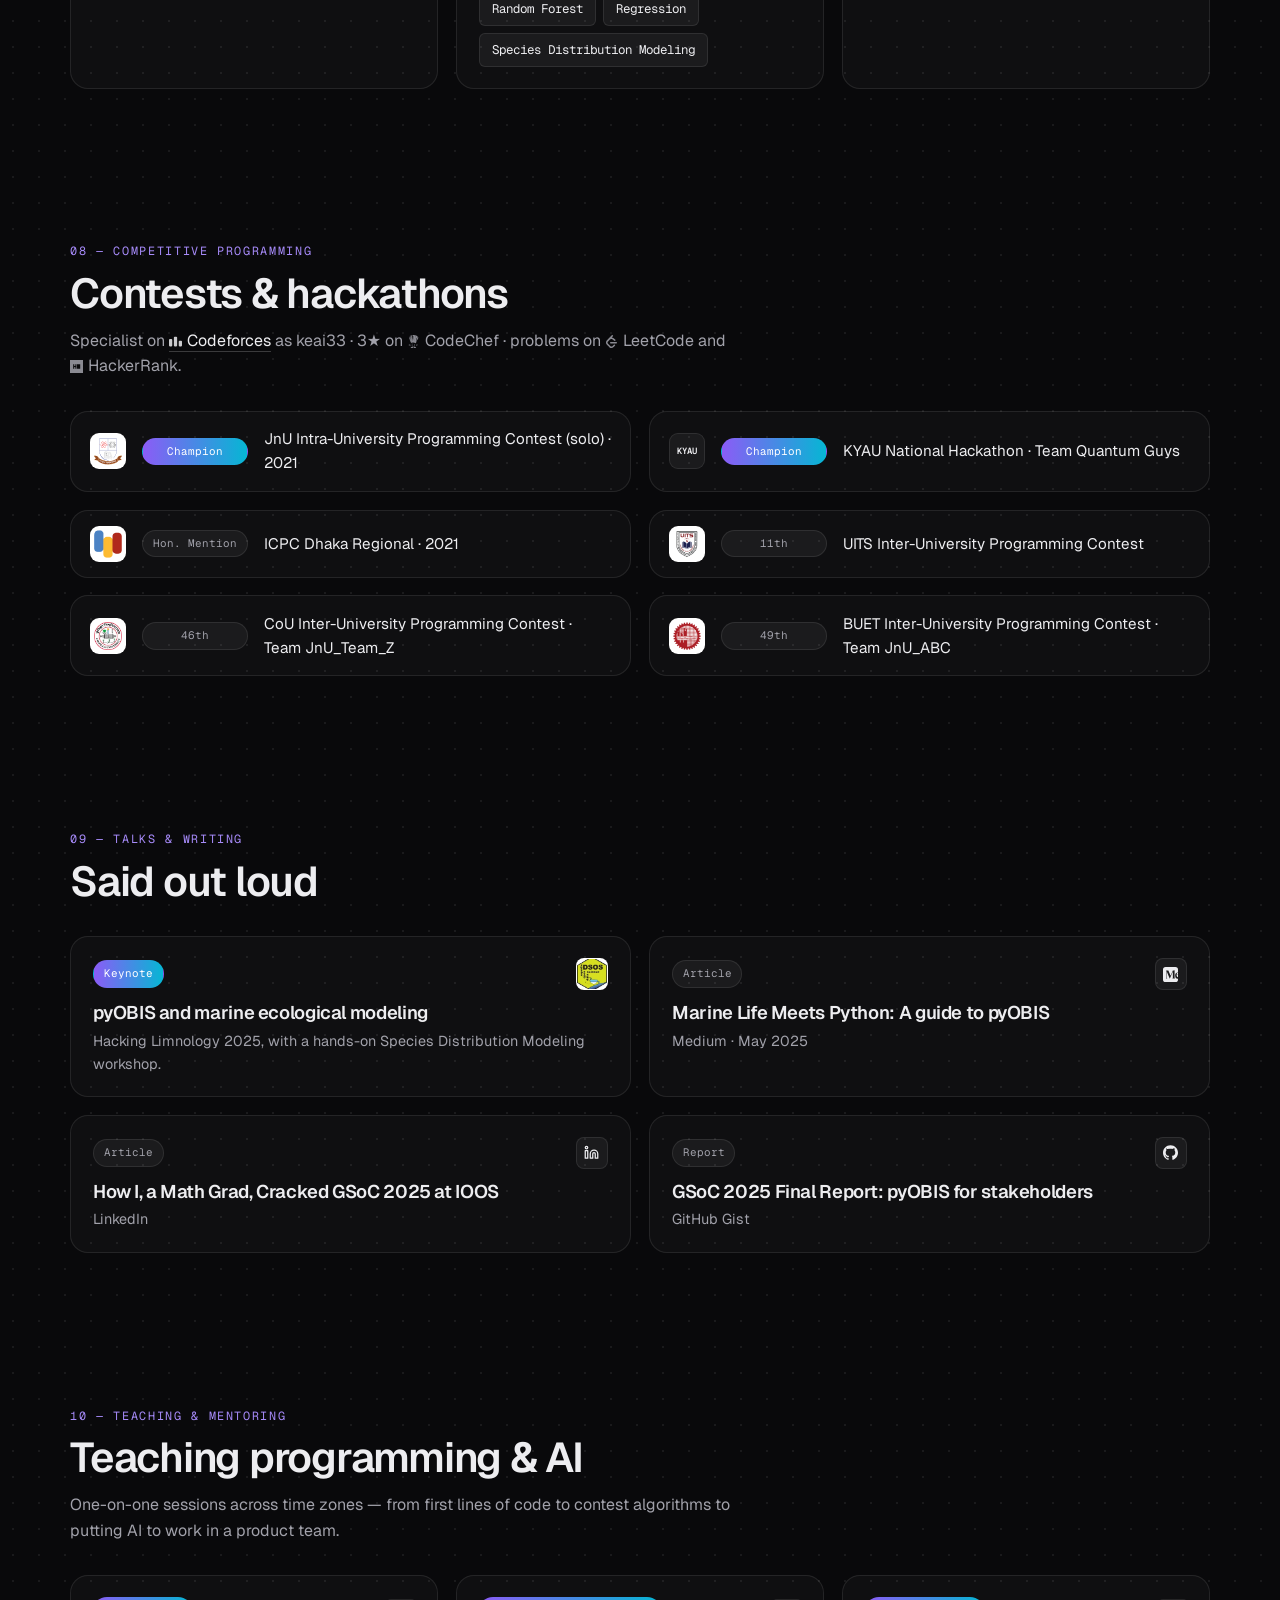
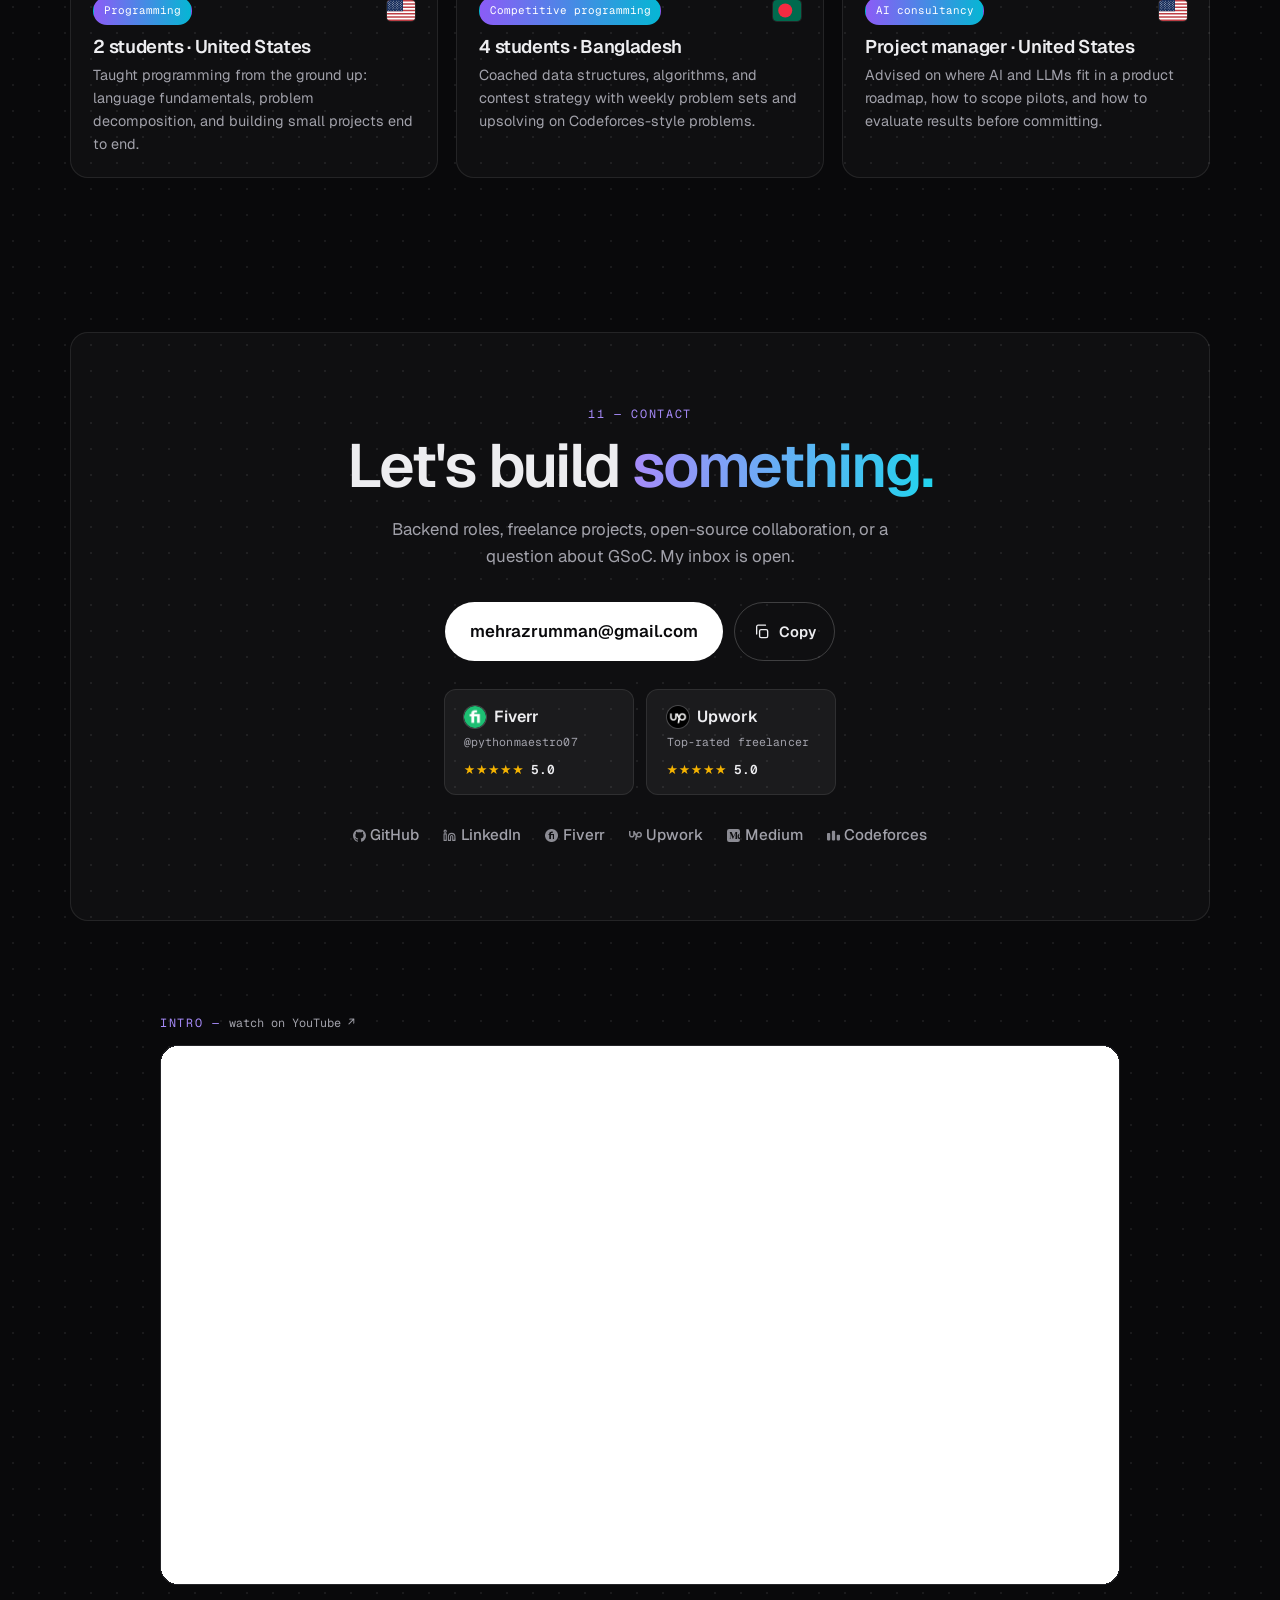
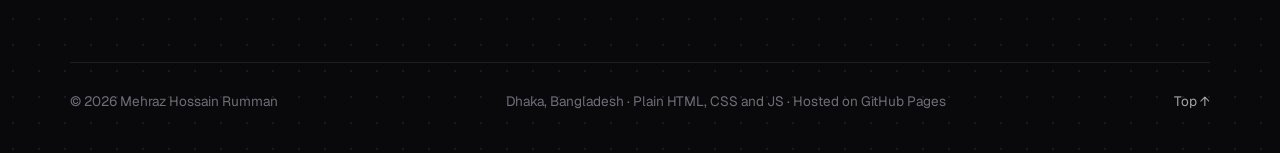
==== commit 9b7bff3b: "Tidy the projects and open-source grids Projects: a row of three cards with real visuals (GoRTB code" ====
--- a/index.html
+++ b/index.html
@@ -485,56 +485,53 @@
             <ul class="chips"><li>Next.js</li><li>react-pdf</li><li>Zod</li></ul>
           </div>
         </a>
-        <article class="card project pcard reveal">
-          <span class="pcard-cover logo-cover" style="--c: #D91965" aria-hidden="true"><img class="logo-tile" src="assets/img/logos/adsloft.svg" alt="" width="72" height="72"></span>
+      </div>
+
+      <div class="grid grid-3 mt">
+        <article class="card project pcard pcard-compact reveal">
           <div class="pcard-body">
             <div class="project-top"><span class="mono">Work · Adfinix</span></div>
-            <h3 class="project-title">Adsloft</h3>
+            <div class="app-head"><img class="logo-tile" src="assets/img/logos/adsloft.svg" alt="" width="40" height="40" loading="lazy"><h3 class="project-title">Adsloft</h3></div>
             <p>SaaS tracking DSP/SSP clicks, impressions and views with real-time reporting. Backend built from scratch, ClickHouse for event analytics, marketing site in Next.js.</p>
             <ul class="chips"><li>Django</li><li>ClickHouse</li><li>Next.js</li></ul>
           </div>
         </article>
-        <article class="card project pcard reveal">
-          <span class="pcard-cover logo-cover" style="--c: #a78bfa" aria-hidden="true"><img class="logo-tile" src="assets/img/logos/adfinix.svg" alt="" width="72" height="72"></span>
+        <article class="card project pcard pcard-compact reveal">
           <div class="pcard-body">
             <div class="project-top"><span class="mono">Work · Adfinix</span></div>
-            <h3 class="project-title">Aifinix</h3>
+            <div class="app-head"><img class="logo-tile" src="assets/img/logos/adfinix.svg" alt="" width="40" height="40" loading="lazy"><h3 class="project-title">Aifinix</h3></div>
             <p>Ad-tech platform backend: scalable APIs, auth, analytics pipelines and an end-to-end analytical dashboard over high-volume MongoDB event data.</p>
             <ul class="chips"><li>Django</li><li>DRF</li><li>MongoDB</li></ul>
           </div>
         </article>
-        <a class="card project pcard reveal" href="https://github.com/marinebon/HackingLimno2025" target="_blank" rel="noopener">
-          <span class="pcard-cover logo-cover" style="--c: #22a5d8" aria-hidden="true"><img class="logo-tile logo-bleed" src="assets/img/logos/mbon.webp" alt="" width="72" height="72"></span>
+        <a class="card project pcard pcard-compact reveal" href="https://github.com/marinebon/HackingLimno2025" target="_blank" rel="noopener">
           <div class="pcard-body">
             <div class="project-top"><span class="mono">Research · GSoC</span><span class="arr-box" aria-hidden="true">↗</span></div>
-            <h3 class="project-title">Seagrass Habitat Analysis</h3>
+            <div class="app-head"><img class="logo-tile logo-bleed" src="assets/img/logos/mbon.webp" alt="" width="40" height="40" loading="lazy"><h3 class="project-title">Seagrass Habitat Analysis</h3></div>
             <p>Merges OBIS and GBIF occurrences with environmental layers: One-Class SVM anomaly detection, temporal trends and SDM maps. Taught at Hacking Limnology 2025.</p>
             <ul class="chips"><li>scikit-learn</li><li>xarray</li><li>SDM</li></ul>
           </div>
         </a>
-        <a class="card project pcard reveal" href="https://github.com/MehrazRumman" target="_blank" rel="noopener">
-          <span class="pcard-cover logo-cover" style="--c: #16a34a" aria-hidden="true"><span class="logo-tile logo-mark">KM</span></span>
+        <a class="card project pcard pcard-compact reveal" href="https://github.com/MehrazRumman" target="_blank" rel="noopener">
           <div class="pcard-body">
             <div class="project-top"><span class="mono">Full-stack</span><span class="arr-box" aria-hidden="true">↗</span></div>
-            <h3 class="project-title">KachaMorich</h3>
+            <div class="app-head"><span class="logo-tile logo-mark" aria-hidden="true">KM</span><h3 class="project-title">KachaMorich</h3></div>
             <p>E-commerce app with accounts, payments, profiles and order reviews for customers, plus user, product, role and order-status management for admins.</p>
             <ul class="chips"><li>Django</li><li>React</li><li>PostgreSQL</li></ul>
           </div>
         </a>
-        <article class="card project pcard reveal">
-          <span class="pcard-cover logo-cover" style="--c: #22d3ee" aria-hidden="true"><span class="logo-tile logo-mark">FFT</span></span>
+        <article class="card project pcard pcard-compact reveal">
           <div class="pcard-body">
             <div class="project-top"><span class="mono">Academic</span></div>
-            <h3 class="project-title">DSP with Fast Fourier Transform</h3>
+            <div class="app-head"><span class="logo-tile logo-mark" aria-hidden="true">FFT</span><h3 class="project-title">DSP with Fast Fourier Transform</h3></div>
             <p>Digital signal processing study applying the FFT to analyse and filter signals, built during my mathematics degree.</p>
             <ul class="chips"><li>Python</li><li>NumPy</li><li>Signal processing</li></ul>
           </div>
         </article>
-        <a class="card project pcard reveal" href="https://colab.research.google.com/drive/1YKo4psy338h76tzHpnFgJ_O8oozaM7hc" target="_blank" rel="noopener">
-          <span class="pcard-cover logo-cover" style="--c: #F9AB00" aria-hidden="true"><img class="logo-tile" src="assets/img/logos/colab.svg" alt="" width="72" height="72"></span>
+        <a class="card project pcard pcard-compact reveal" href="https://colab.research.google.com/drive/1YKo4psy338h76tzHpnFgJ_O8oozaM7hc" target="_blank" rel="noopener">
           <div class="pcard-body">
             <div class="project-top"><span class="mono">Notebook · Colab</span><span class="arr-box" aria-hidden="true">↗</span></div>
-            <h3 class="project-title">pyOBIS Workshop Notebook</h3>
+            <div class="app-head"><img class="logo-tile" src="assets/img/logos/colab.svg" alt="" width="40" height="40" loading="lazy"><h3 class="project-title">pyOBIS Workshop Notebook</h3></div>
             <p>Hands-on Species Distribution Modeling with OBIS data, as run for the Hacking Limnology 2025 workshop. Open it in Colab and run it end to end.</p>
             <ul class="chips"><li>Python</li><li>pyOBIS</li><li>Jupyter</li></ul>
           </div>
@@ -683,29 +680,29 @@
           <div class="oss-top"><span class="oss-id"><img class="oss-logo" src="assets/img/logos/iobis.webp" alt="" width="32" height="32" loading="lazy"><span class="oss-name">pyOBIS</span></span><span class="badge badge-grad">feature</span></div>
           <p>HTTP caching layer, OS-specific cache paths, docs and tests. Delivered through GSoC 2025.</p>
         </a>
+        <a class="card oss oss-wide reveal" href="https://github.com/encode/django-rest-framework/commits/main/?author=MehrazRumman" target="_blank" rel="noopener">
+          <div class="oss-top"><span class="oss-id"><img class="oss-logo" src="assets/img/logos/drf.webp" alt="" width="32" height="32" loading="lazy"><span class="oss-name">Django REST Framework</span></span><span class="badge">3 PRs merged</span></div>
+          <p>Django 6.0 support, a fix for ListSerializer breaking on unique-constraint validators, and Django 4.2 support docs. The toolkit that powers most of my day job.</p>
+        </a>
+        <a class="card oss oss-wide reveal" href="https://github.com/celery/kombu/commits/main/?author=MehrazRumman" target="_blank" rel="noopener">
+          <div class="oss-top"><span class="oss-id"><img class="oss-logo" src="assets/img/logos/celery.webp" alt="" width="32" height="32" loading="lazy"><span class="oss-name">Kombu</span></span><span class="badge">3 PRs merged</span></div>
+          <p>Redis transport fixes: a sentinel_fanout_compat option for mixed-version Sentinel clusters and replacing the deprecated ZREVRANGEBYSCORE with ZRANGE BYSCORE REV.</p>
+        </a>
+        <a class="card oss reveal" href="https://github.com/scrapy/scrapy/pulls?q=is%3Apr+author%3AMehrazRumman" target="_blank" rel="noopener">
+          <div class="oss-top"><span class="oss-id"><img class="oss-logo" src="assets/img/logos/scrapy.webp" alt="" width="32" height="32" loading="lazy"><span class="oss-name">Scrapy</span></span><span class="badge">3 PRs merged</span></div>
+          <p>Test fixes and cleanup in the web-crawling framework.</p>
+        </a>
+        <a class="card oss reveal" href="https://github.com/django/django/pulls?q=is%3Apr+author%3AMehrazRumman" target="_blank" rel="noopener">
+          <div class="oss-top"><span class="oss-id"><img class="oss-logo" src="assets/img/logos/django.webp" alt="" width="32" height="32" loading="lazy"><span class="oss-name">Django</span></span><span class="badge">patches</span></div>
+          <p>Minor improvements and patches. Listed among first-time contributors in Django News.</p>
+        </a>
+        <a class="card oss reveal" href="https://github.com/celery/celery/pulls?q=is%3Apr+author%3AMehrazRumman" target="_blank" rel="noopener">
+          <div class="oss-top"><span class="oss-id"><img class="oss-logo" src="assets/img/logos/celery.webp" alt="" width="32" height="32" loading="lazy"><span class="oss-name">Celery</span></span><span class="badge">bug fixes</span></div>
+          <p>Bug fixes and enhancements to the distributed task queue.</p>
+        </a>
         <a class="card oss reveal" href="https://github.com/chibisov/drf-extensions/pulls?q=is%3Apr+author%3AMehrazRumman" target="_blank" rel="noopener">
           <div class="oss-top"><span class="oss-id"><span class="oss-logo oss-mark" aria-hidden="true">ext</span><span class="oss-name">DRF-extensions</span></span><span class="badge">6 PRs merged</span></div>
           <p>Test fixes, cleanup and version upgrades across the Django REST Framework extension set.</p>
-        </a>
-        <a class="card oss reveal" href="https://github.com/scrapy/scrapy/pulls?q=is%3Apr+author%3AMehrazRumman" target="_blank" rel="noopener">
-          <div class="oss-top"><span class="oss-id"><img class="oss-logo" src="assets/img/logos/scrapy.webp" alt="" width="32" height="32" loading="lazy"><span class="oss-name">Scrapy</span></span><span class="badge">3 PRs merged</span></div>
-          <p>Test fixes and cleanup in the web-crawling framework.</p>
-        </a>
-        <a class="card oss reveal" href="https://github.com/django/django/pulls?q=is%3Apr+author%3AMehrazRumman" target="_blank" rel="noopener">
-          <div class="oss-top"><span class="oss-id"><img class="oss-logo" src="assets/img/logos/django.webp" alt="" width="32" height="32" loading="lazy"><span class="oss-name">Django</span></span><span class="badge">patches</span></div>
-          <p>Minor improvements and patches. Listed among first-time contributors in Django News.</p>
-        </a>
-        <a class="card oss reveal" href="https://github.com/encode/django-rest-framework/commits/main/?author=MehrazRumman" target="_blank" rel="noopener">
-          <div class="oss-top"><span class="oss-id"><img class="oss-logo" src="assets/img/logos/drf.webp" alt="" width="32" height="32" loading="lazy"><span class="oss-name">Django REST Framework</span></span><span class="badge">3 PRs merged</span></div>
-          <p>Django 6.0 support, a fix for ListSerializer breaking on unique-constraint validators, and Django 4.2 support docs. The toolkit that powers most of my day job.</p>
-        </a>
-        <a class="card oss reveal" href="https://github.com/celery/celery/pulls?q=is%3Apr+author%3AMehrazRumman" target="_blank" rel="noopener">
-          <div class="oss-top"><span class="oss-id"><img class="oss-logo" src="assets/img/logos/celery.webp" alt="" width="32" height="32" loading="lazy"><span class="oss-name">Celery</span></span><span class="badge">bug fixes</span></div>
-          <p>Bug fixes and enhancements to the distributed task queue.</p>
-        </a>
-        <a class="card oss reveal" href="https://github.com/celery/kombu/commits/main/?author=MehrazRumman" target="_blank" rel="noopener">
-          <div class="oss-top"><span class="oss-id"><img class="oss-logo" src="assets/img/logos/celery.webp" alt="" width="32" height="32" loading="lazy"><span class="oss-name">Kombu</span></span><span class="badge">3 PRs merged</span></div>
-          <p>Redis transport fixes: a sentinel_fanout_compat option for mixed-version Sentinel clusters and replacing the deprecated ZREVRANGEBYSCORE with ZRANGE BYSCORE REV.</p>
         </a>
       </div>
     </section>
--- a/styles.css
+++ b/styles.css
@@ -334,11 +334,6 @@
 .pcard-body .project-top { min-height: 30px; }
 .pcard-body { display: flex; flex-direction: column; flex: 1; padding: 1.3rem 1.4rem 1.4rem; }
 .pcard-body .chips { margin-top: auto; padding-top: 0.9rem; }
-.logo-cover { display: grid; place-items: center; background: radial-gradient(circle at 50% 120%, color-mix(in srgb, var(--c) 45%, transparent), transparent 70%), radial-gradient(var(--dot) 1px, transparent 1px) 0 0 / 16px 16px, var(--surface-2); }
-.logo-cover .logo-tile { width: 72px; height: 72px; padding: 12px; border-radius: 18px; box-shadow: 0 18px 40px -16px color-mix(in srgb, var(--c) 70%, #000); transition: transform 0.3s ease; }
-.logo-cover .logo-bleed { padding: 4px; }
-.logo-cover .logo-mark { font-size: 1.05rem; padding: 0; }
-.pcard:hover .logo-cover .logo-tile { transform: translateY(-3px) scale(1.04); }
 .code-window { display: flex; flex-direction: column; background: #0b0b10; container-type: inline-size; }
 .code-bar { flex: none; display: flex; align-items: center; gap: 6px; padding: 0.6rem 0.9rem; border-bottom: 1px solid rgba(255, 255, 255, 0.07); }
 .code-bar span { width: 10px; height: 10px; border-radius: 50%; background: rgba(255, 255, 255, 0.14); }
@@ -365,6 +360,7 @@
 .oss-logo { flex: none; width: 32px; height: 32px; border-radius: 8px; border: 1px solid var(--border); background: #fff; object-fit: contain; }
 .oss-mark { display: grid; place-items: center; font-family: var(--mono); font-size: 0.66rem; font-weight: 600; color: var(--text-2); background: var(--surface-2); }
 .oss p { color: var(--text-2); font-size: 0.93rem; }
+.oss-wide { grid-column: span 2; }
 
 /* ---------- Skills / ranks / posts ---------- */
 .skill { padding: 1.3rem 1.4rem; }
@@ -463,6 +459,7 @@
 @media (max-width: 640px) {
   .tile-github, .tile-now, .tile-stats, .tile-about, .tile-edu, .tile-geo { grid-column: span 12; grid-row: auto; }
   .grid-2, .grid-3 { grid-template-columns: 1fr; }
+  .oss-wide { grid-column: auto; }
   .rank { flex-wrap: wrap; gap: 0.6rem 0.8rem; }
   .rank > span:last-child { flex-basis: 100%; }
   .analysis-stats { grid-template-columns: 1fr 1fr 1fr; gap: 0.4rem; }
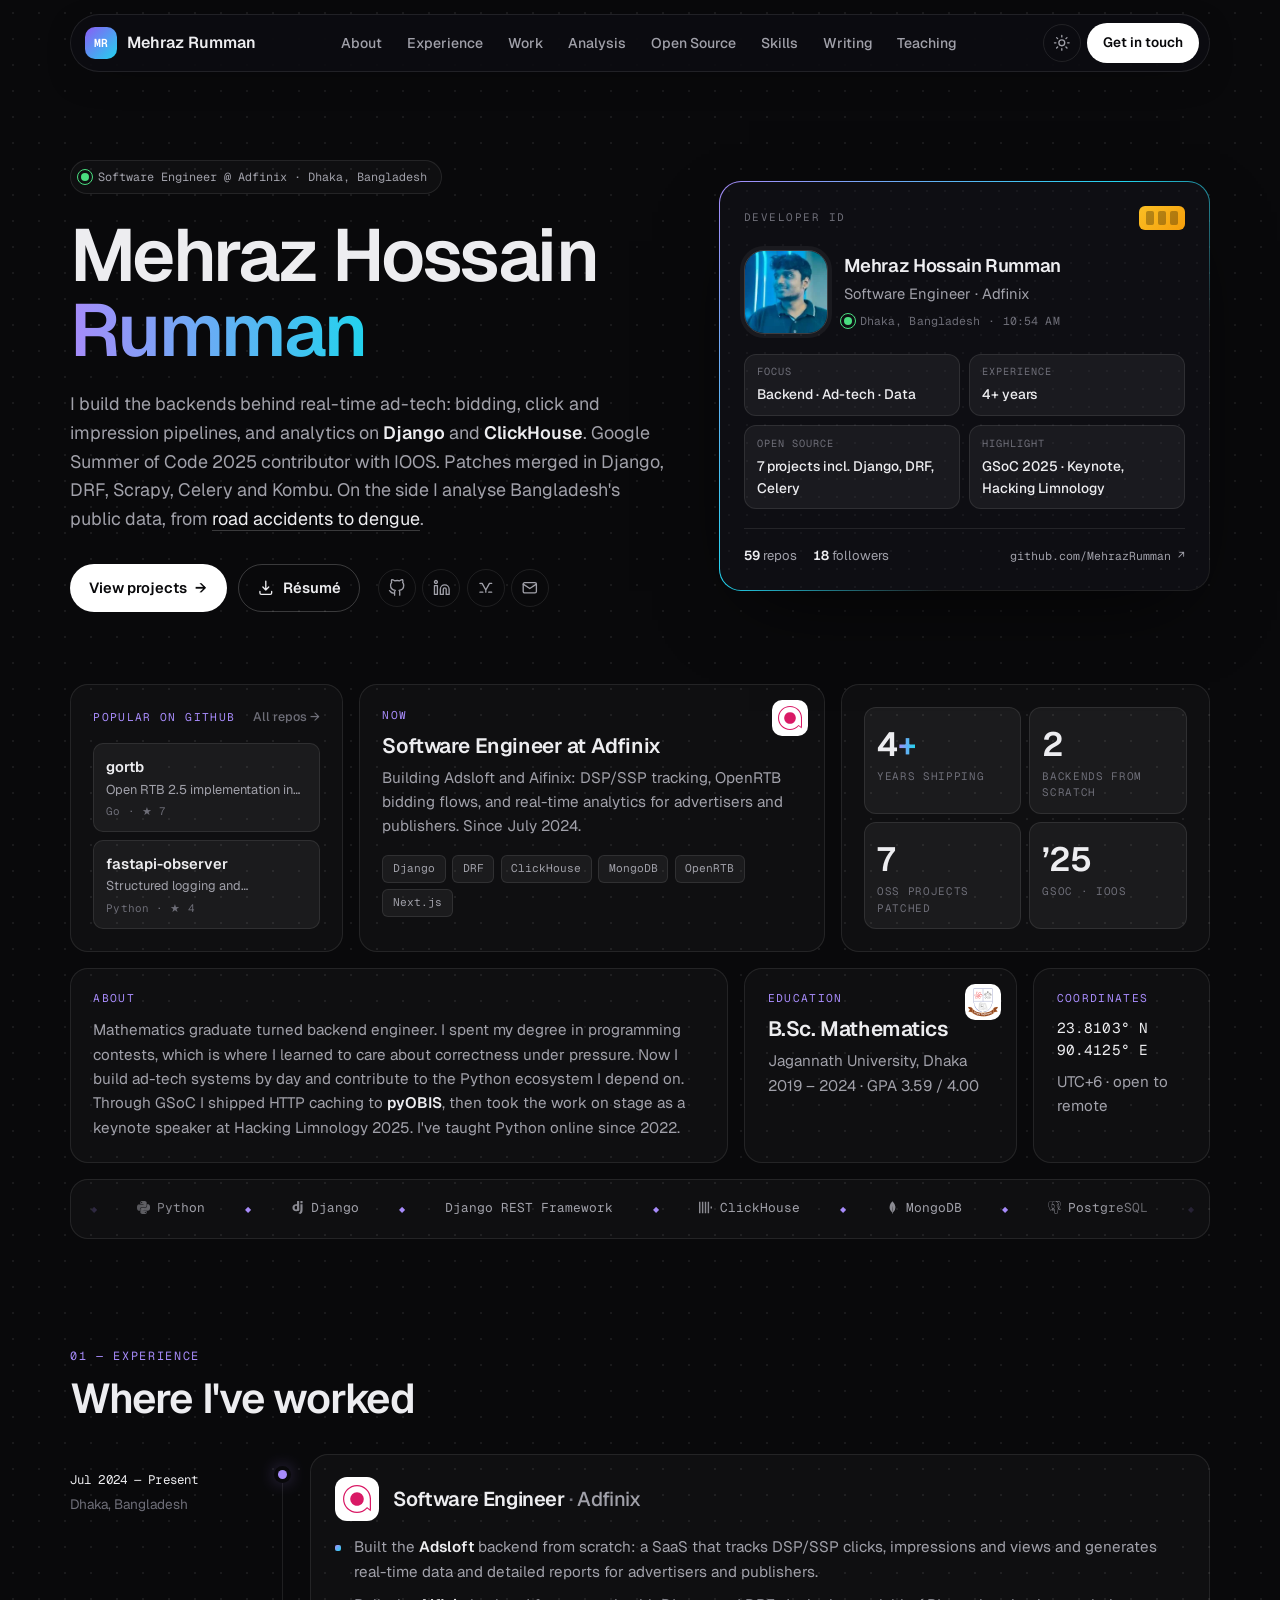
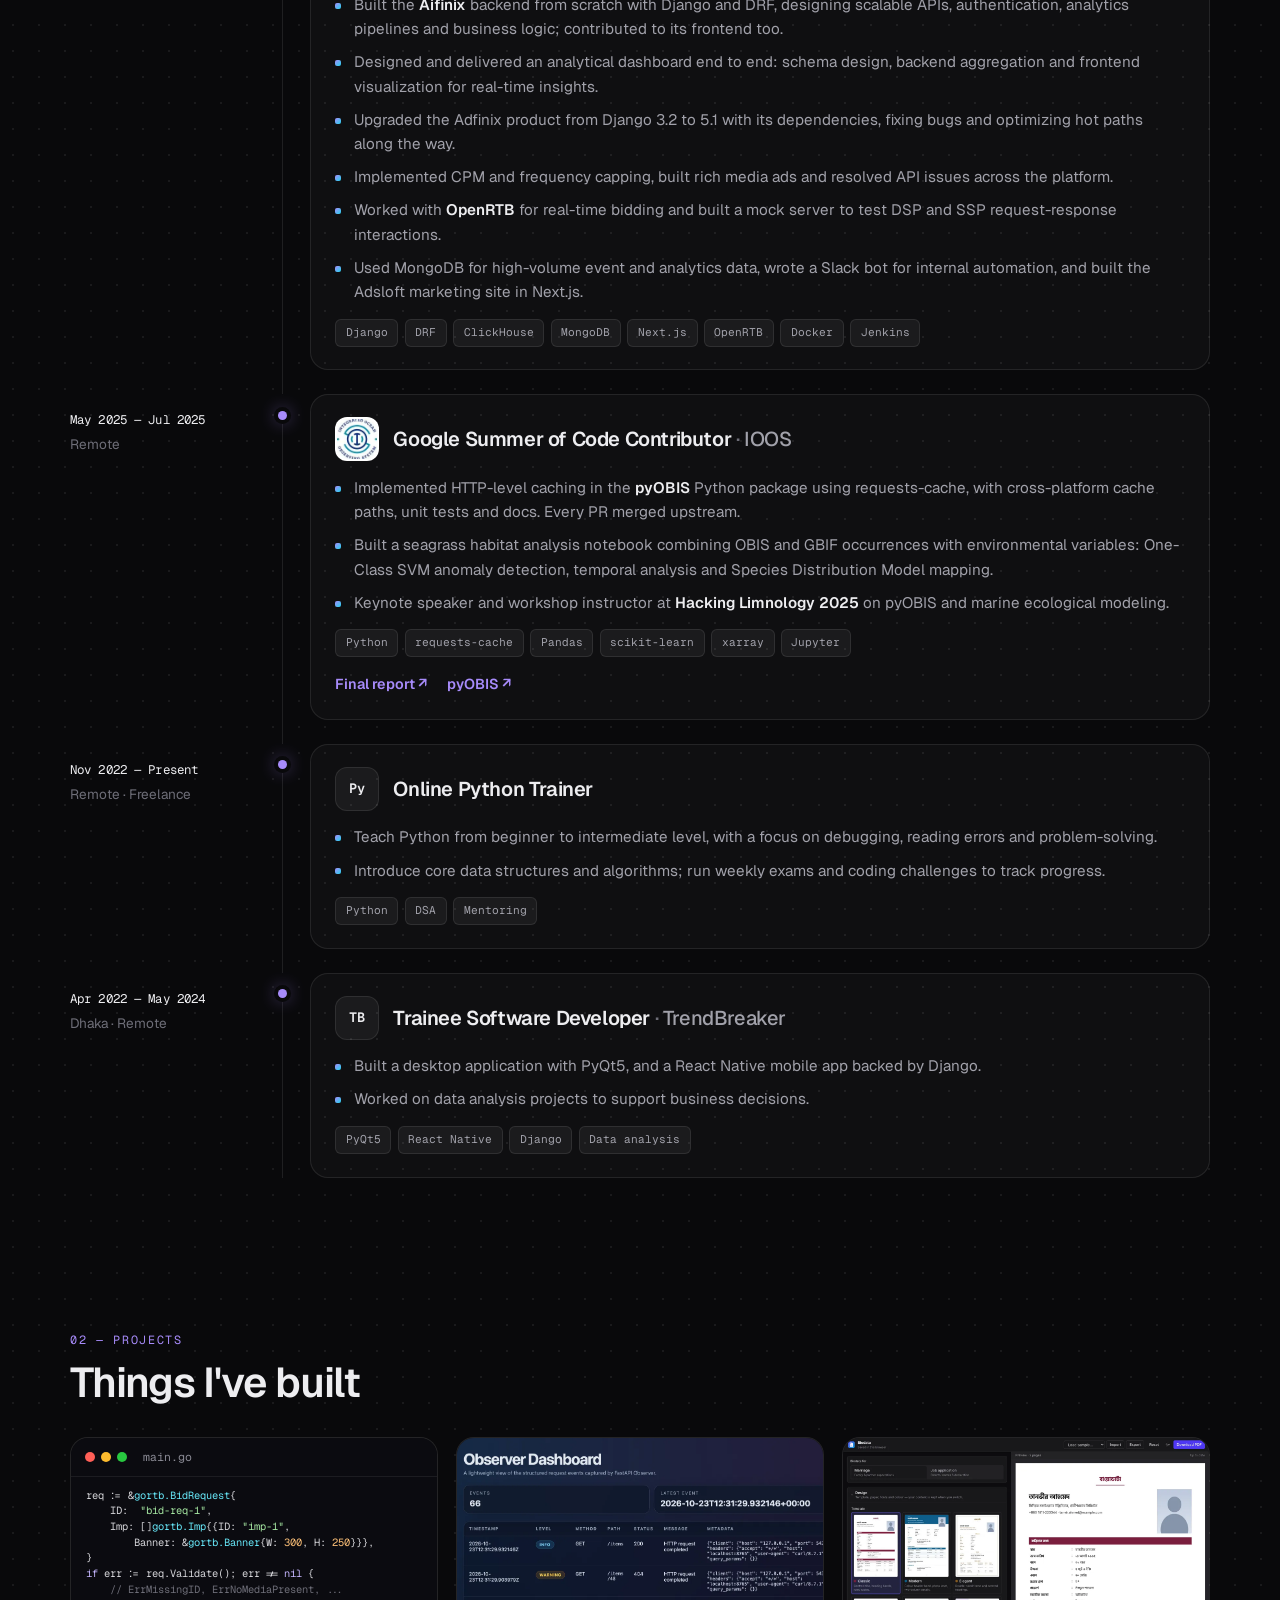
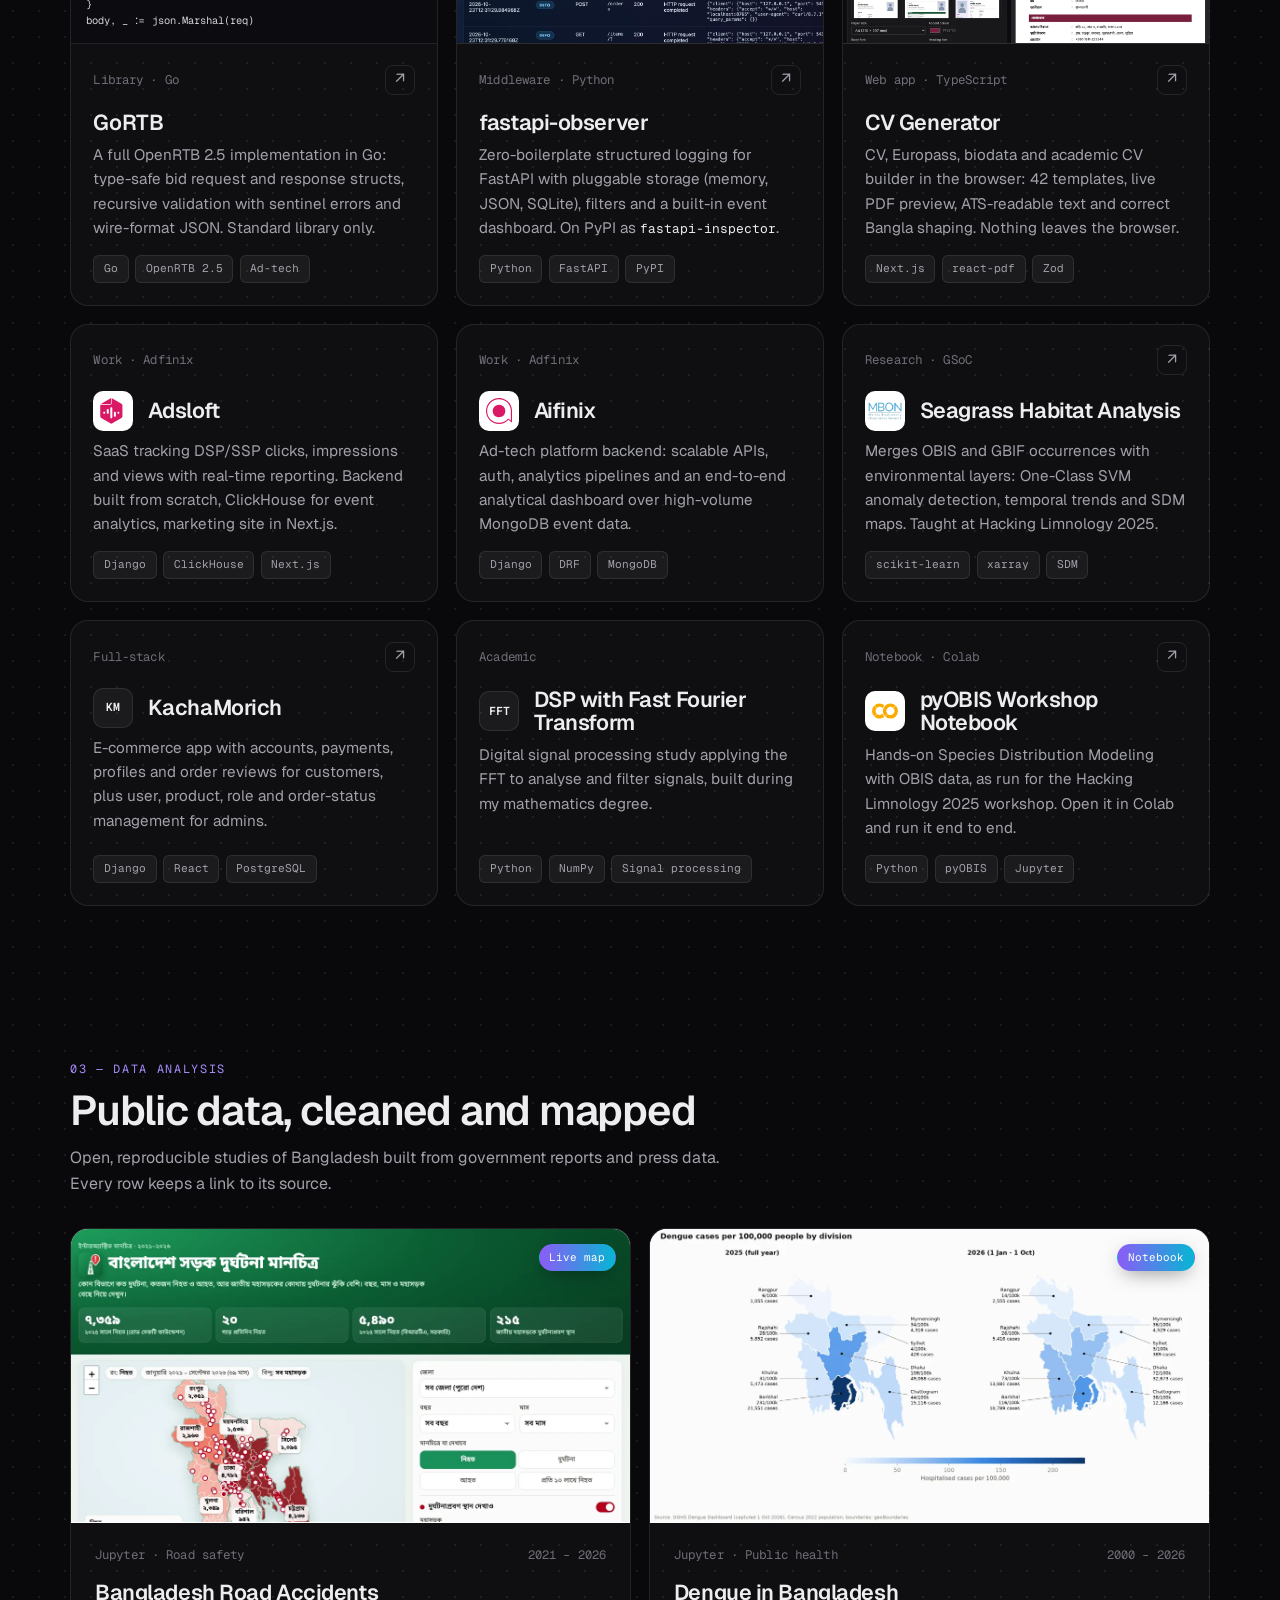
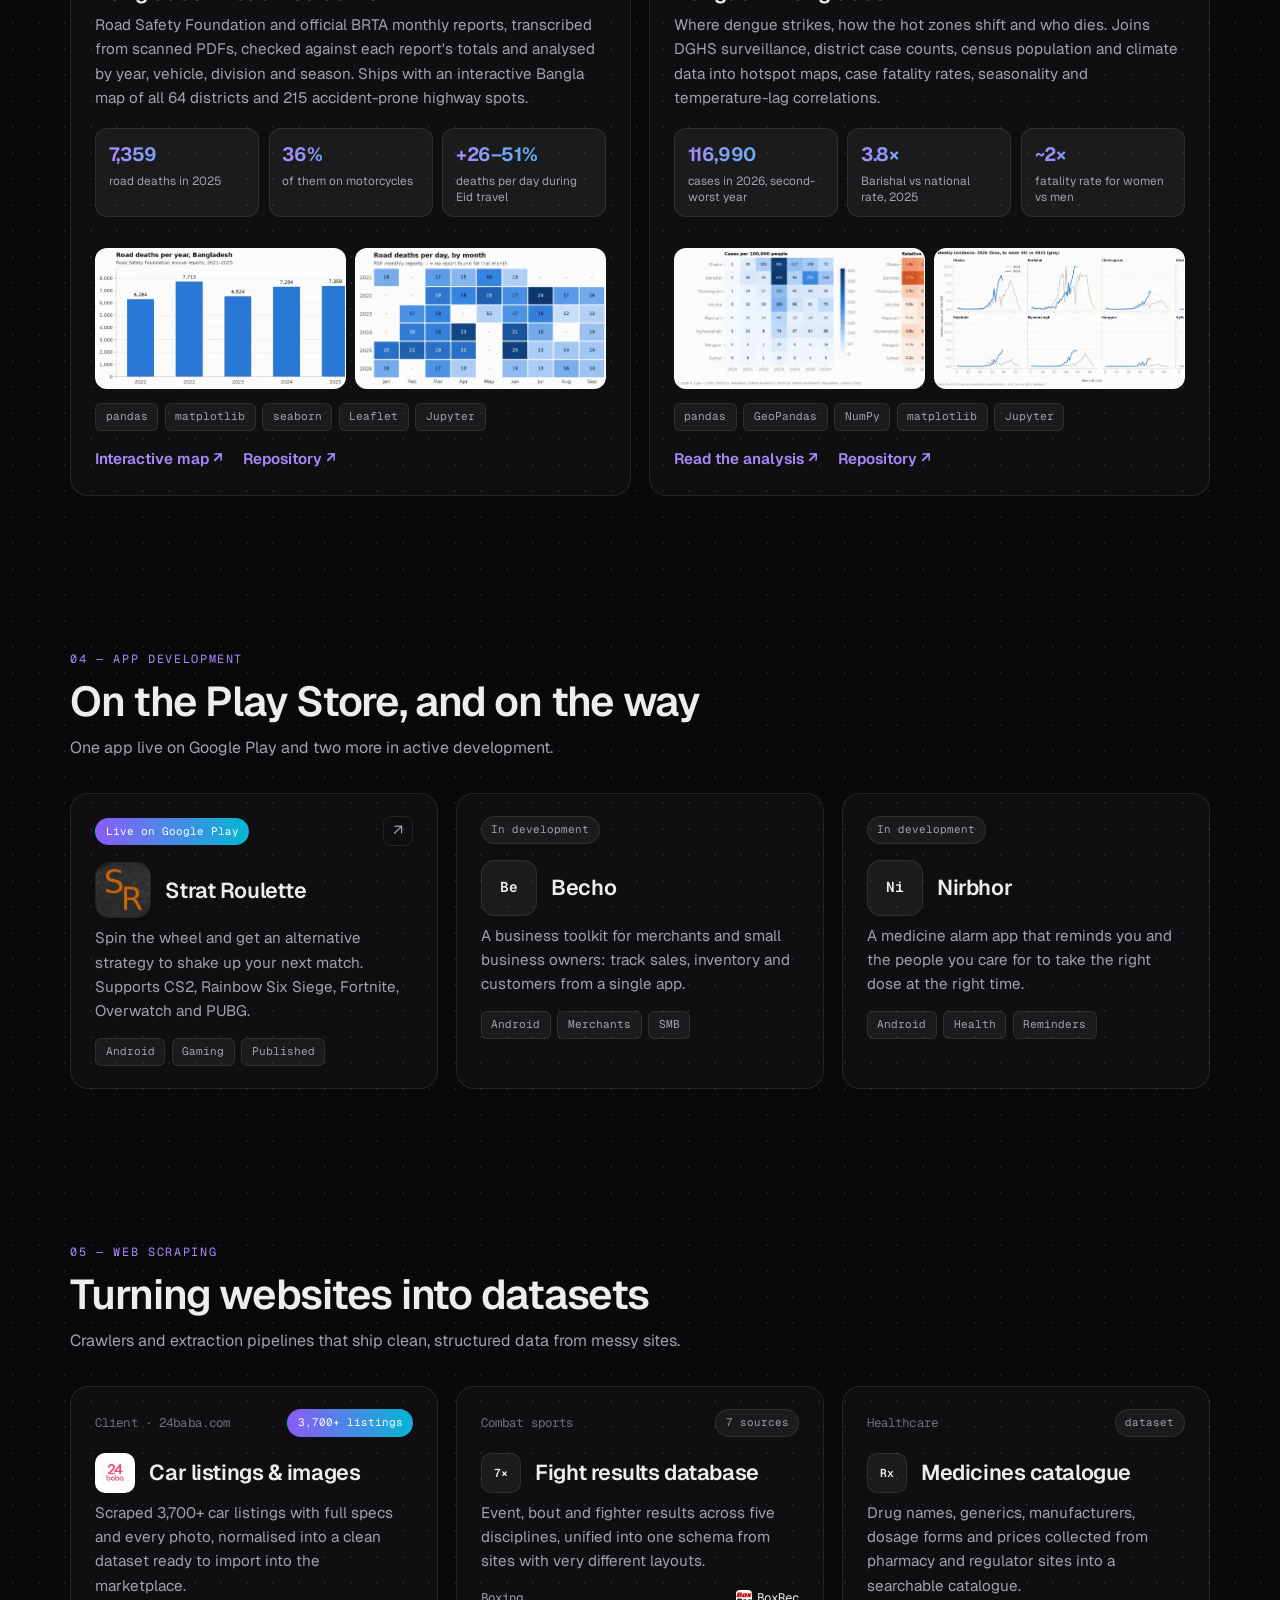
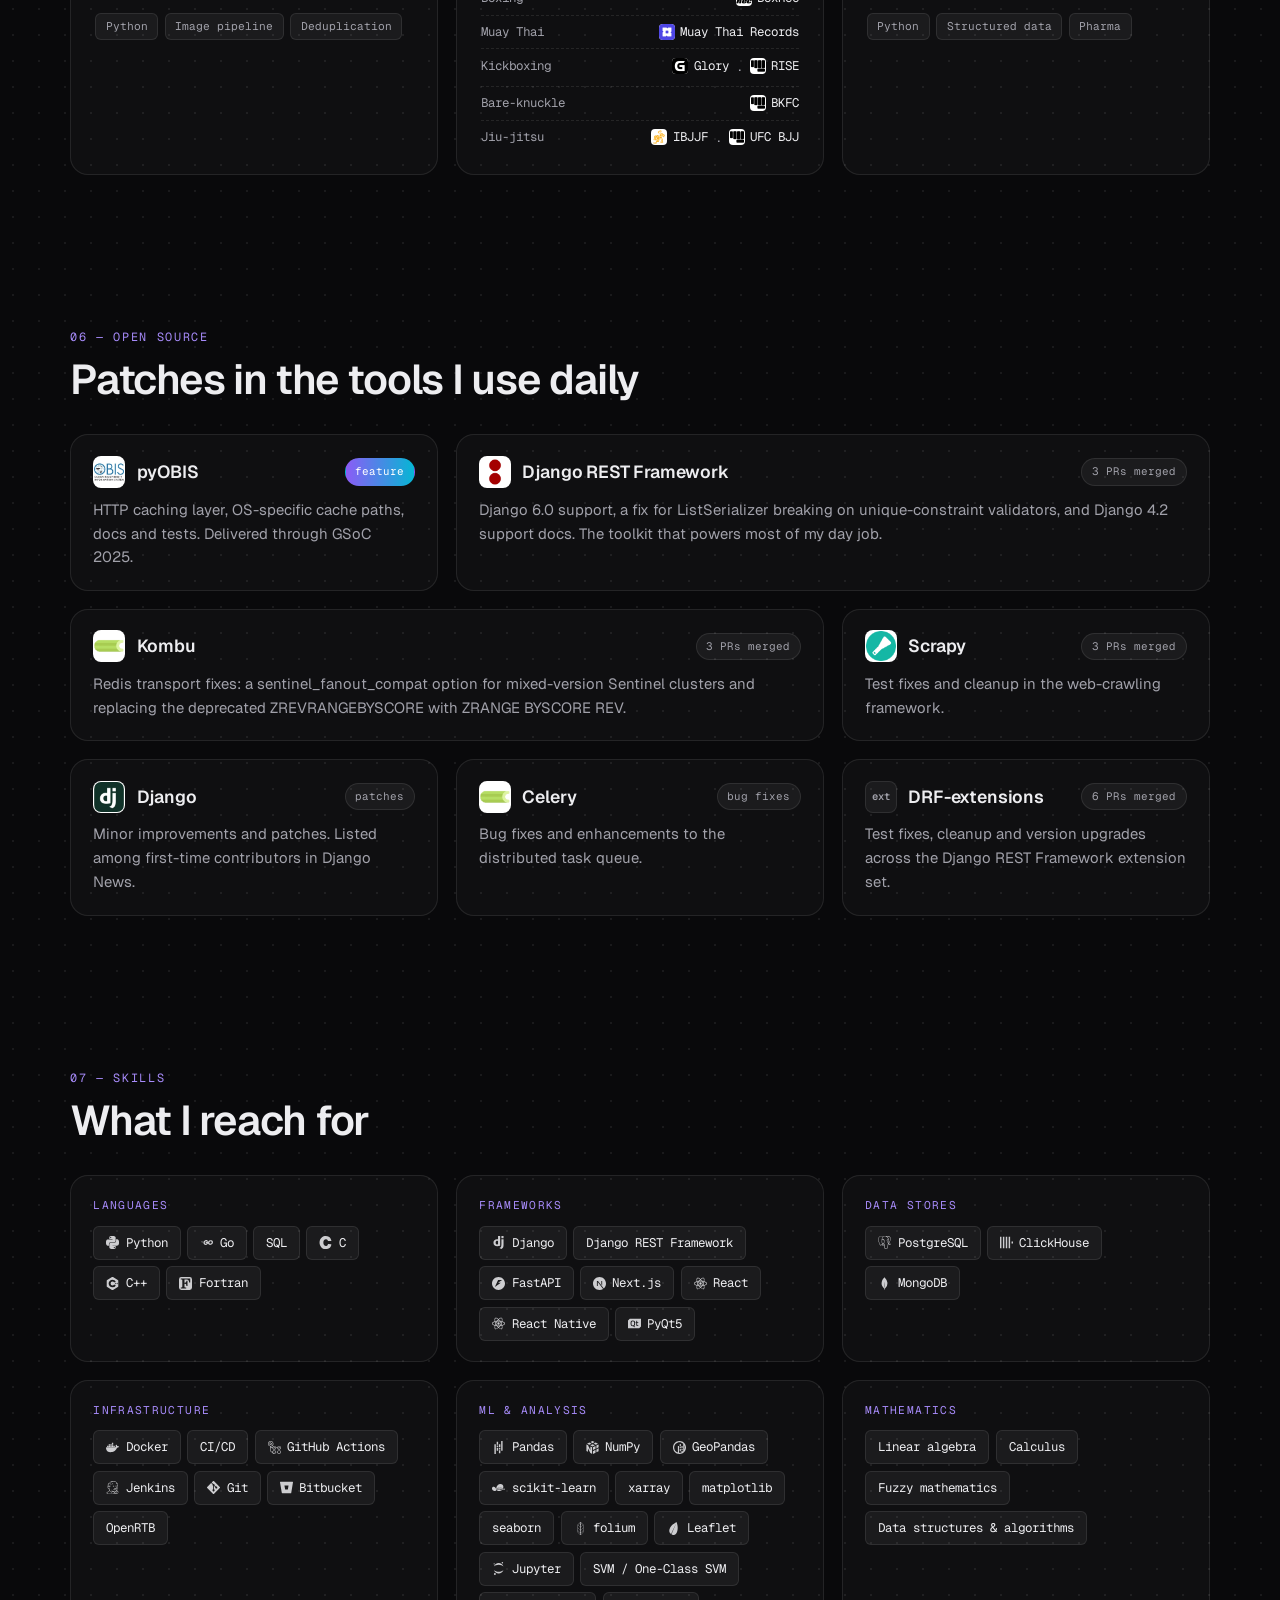
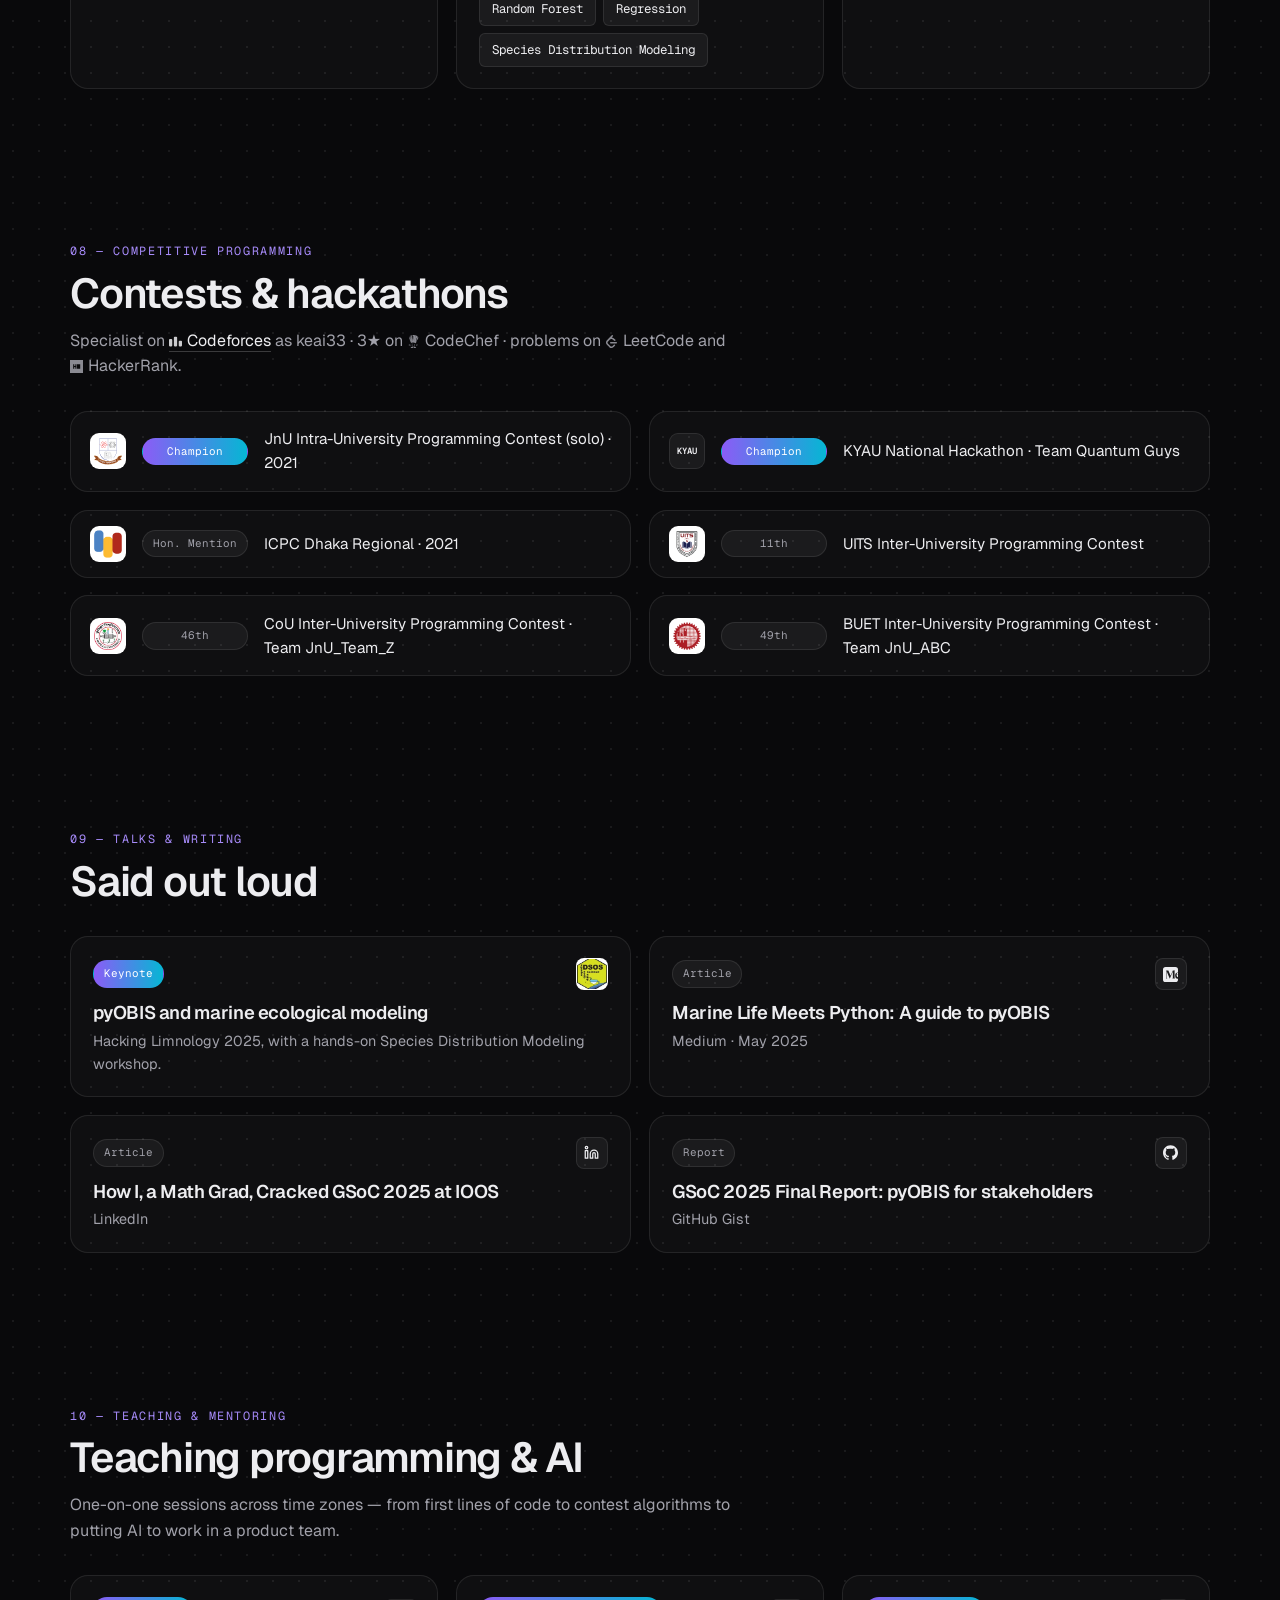
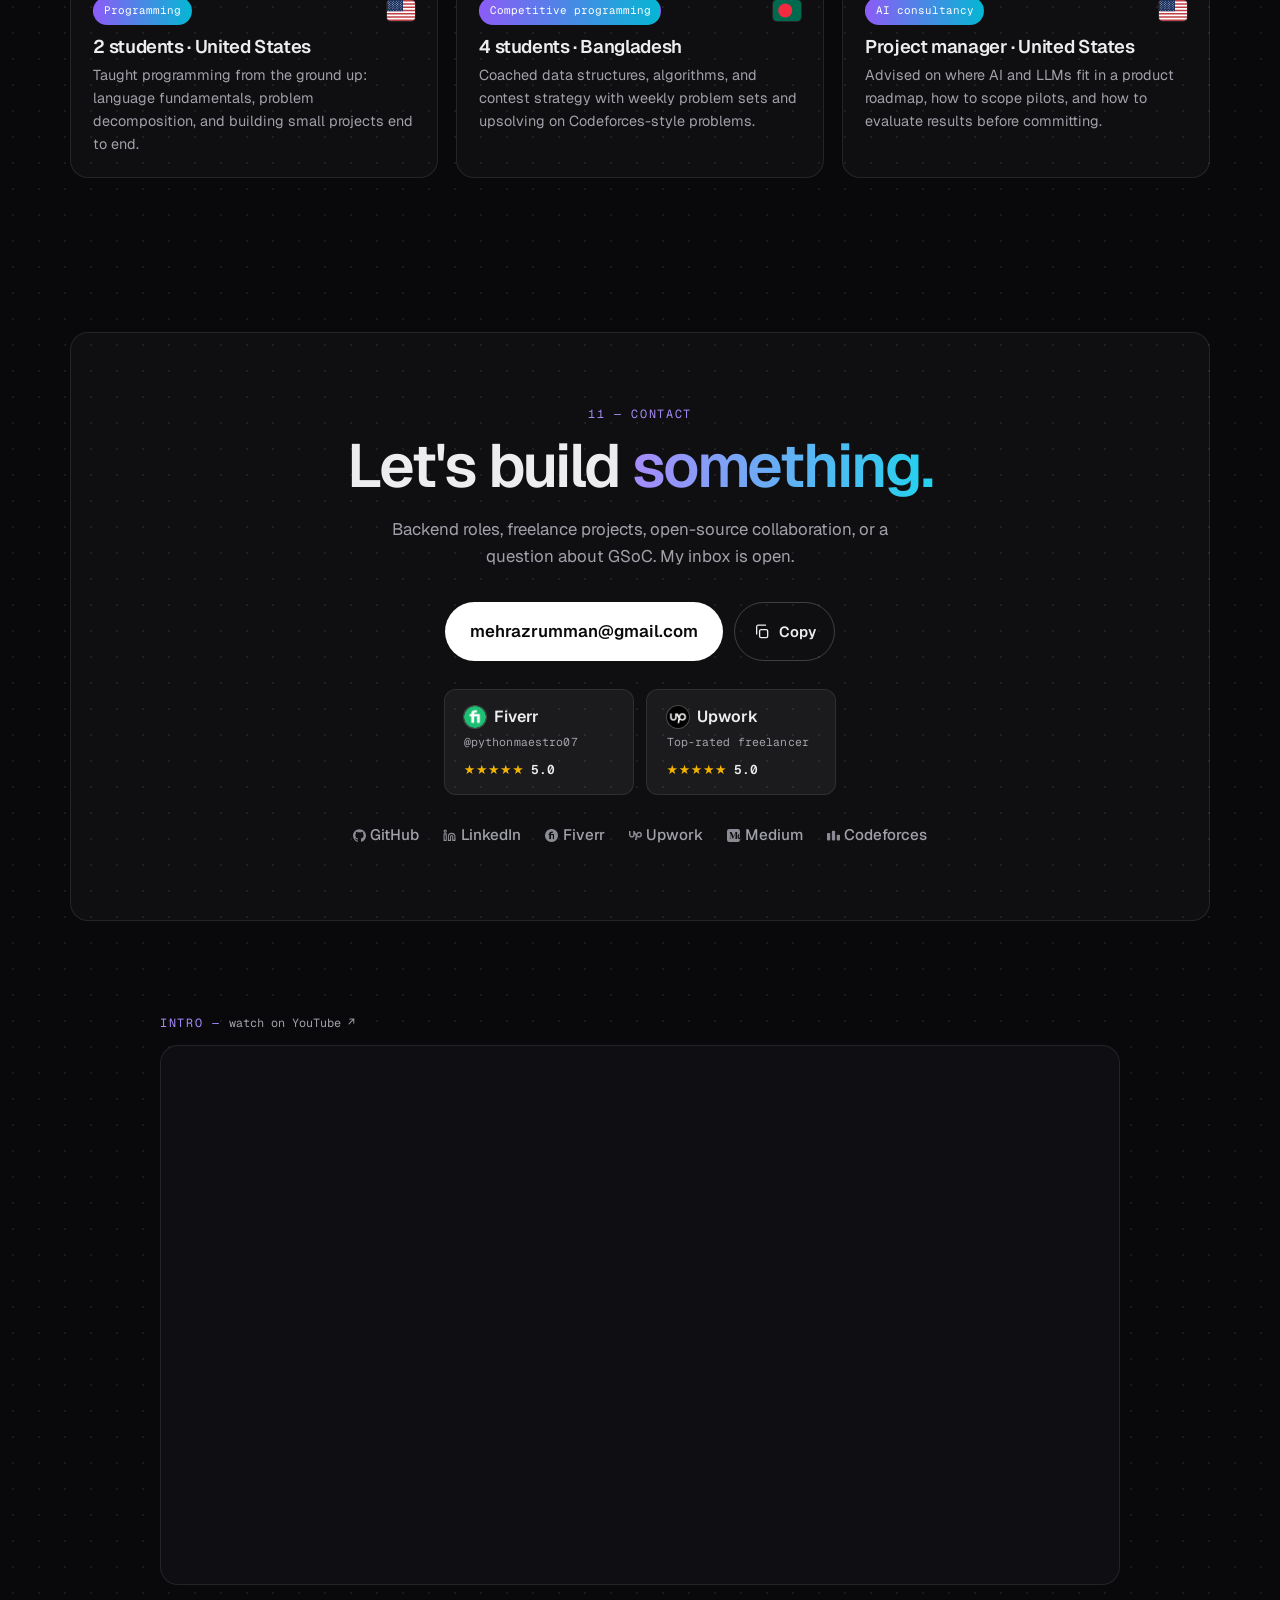
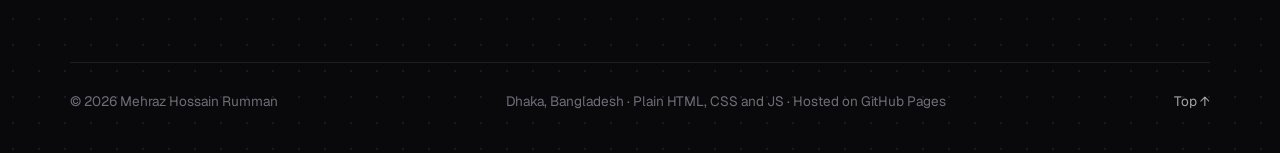
==== commit 8cf24656: "Revise profile metadata for SEO and clarity Updated title and meta description to reflect a broader " ====
--- a/index.html
+++ b/index.html
@@ -3,8 +3,9 @@
 <head>
   <meta charset="utf-8">
   <meta name="viewport" content="width=device-width, initial-scale=1">
-  <title>Mehraz Hossain Rumman — Backend Software Engineer, Dhaka</title>
-  <meta name="description" content="Backend engineer in Dhaka building real-time ad-tech with Django and ClickHouse. GSoC 2025 contributor, open-source developer and public data analyst.">
+  <title>Mehraz Hossain Rumman — Python & AdTech Software Engineer, Dhaka</title>
+  <meta name="description" content="Python software engineer in Dhaka building real-time AdTech (OpenRTB) backends with Django, FastAPI and ClickHouse. Automation and web scraping developer, Python tutor, GSoC 2025 contributor.">
+  <meta name="keywords" content="Python developer, Python software engineer, AdTech software engineer, OpenRTB, real-time bidding, Django developer, FastAPI, automation developer, web scraping developer, Scrapy, Python tutor, Dhaka, Bangladesh">
   <meta name="author" content="Mehraz Hossain Rumman">
   <meta name="robots" content="index, follow, max-image-preview:large">
   <meta name="theme-color" content="#09090b">
@@ -13,8 +14,8 @@
   <meta property="og:site_name" content="Mehraz Hossain Rumman">
   <meta property="og:locale" content="en_US">
   <meta property="og:url" content="https://mehrazrumman.github.io/rumman-portfolio/">
-  <meta property="og:title" content="Mehraz Hossain Rumman — Backend Software Engineer, Dhaka">
-  <meta property="og:description" content="Backend engineer in Dhaka building real-time ad-tech with Django and ClickHouse. GSoC 2025 contributor, open-source developer and public data analyst.">
+  <meta property="og:title" content="Mehraz Hossain Rumman — Python & AdTech Software Engineer, Dhaka">
+  <meta property="og:description" content="Python software engineer in Dhaka building real-time AdTech (OpenRTB) backends with Django, FastAPI and ClickHouse. Automation and web scraping developer, Python tutor, GSoC 2025 contributor.">
   <meta property="og:image" content="https://mehrazrumman.github.io/rumman-portfolio/assets/og-image.jpg">
   <meta property="og:image:type" content="image/jpeg">
   <meta property="og:image:width" content="1200">
@@ -23,8 +24,8 @@
   <meta property="profile:first_name" content="Mehraz Hossain">
   <meta property="profile:last_name" content="Rumman">
   <meta name="twitter:card" content="summary_large_image">
-  <meta name="twitter:title" content="Mehraz Hossain Rumman — Backend Software Engineer, Dhaka">
-  <meta name="twitter:description" content="Backend engineer in Dhaka building real-time ad-tech with Django and ClickHouse. GSoC 2025 contributor, open-source developer and public data analyst.">
+  <meta name="twitter:title" content="Mehraz Hossain Rumman — Python & AdTech Software Engineer, Dhaka">
+  <meta name="twitter:description" content="Python software engineer in Dhaka building real-time AdTech (OpenRTB) backends with Django, FastAPI and ClickHouse. Automation and web scraping developer, Python tutor, GSoC 2025 contributor.">
   <meta name="twitter:image" content="https://mehrazrumman.github.io/rumman-portfolio/assets/og-image.jpg">
   <meta name="twitter:image:alt" content="Mehraz Hossain Rumman, backend software engineer at Adfinix in Dhaka">
   <link rel="icon" href="favicon.svg" type="image/svg+xml">
@@ -38,9 +39,9 @@
         "@type": "ProfilePage",
         "@id": "https://mehrazrumman.github.io/rumman-portfolio/#page",
         "url": "https://mehrazrumman.github.io/rumman-portfolio/",
-        "name": "Mehraz Hossain Rumman — Backend Software Engineer, Dhaka",
+        "name": "Mehraz Hossain Rumman — Python & AdTech Software Engineer, Dhaka",
         "inLanguage": "en",
-        "dateModified": "2026-10-23",
+        "dateModified": "2026-10-29",
         "mainEntity": {
           "@id": "https://mehrazrumman.github.io/rumman-portfolio/#person"
         },
@@ -56,8 +57,8 @@
         "url": "https://mehrazrumman.github.io/rumman-portfolio/",
         "image": "https://mehrazrumman.github.io/rumman-portfolio/assets/img/avatar.webp",
         "email": "mailto:mehrazrumman@gmail.com",
-        "jobTitle": "Software Engineer",
-        "description": "Backend engineer in Dhaka building real-time ad-tech with Django and ClickHouse. Google Summer of Code 2025 contributor at IOOS.",
+        "jobTitle": ["Software Engineer", "Python Developer", "AdTech Engineer", "Automation Developer", "Web Scraping Developer", "Python Tutor"],
+        "description": "Python software engineer in Dhaka building real-time AdTech (OpenRTB) backends with Django, FastAPI and ClickHouse. Automation and web scraping developer, Python tutor, GSoC 2025 contributor. Merged PRs in Celery, Kombu, Django REST Framework, Scrapy and Django.",
         "worksFor": {
           "@type": "Organization",
           "name": "Adfinix",
@@ -87,7 +88,7 @@
           "Ad tech",
           "Data analysis",
           "pandas",
-          "Web scraping"
+          "Web scraping", "Scrapy", "Playwright", "Web automation", "Python automation", "Celery", "Python tutoring", "Programming education"
         ],
         "sameAs": [
           "https://github.com/MehrazRumman",
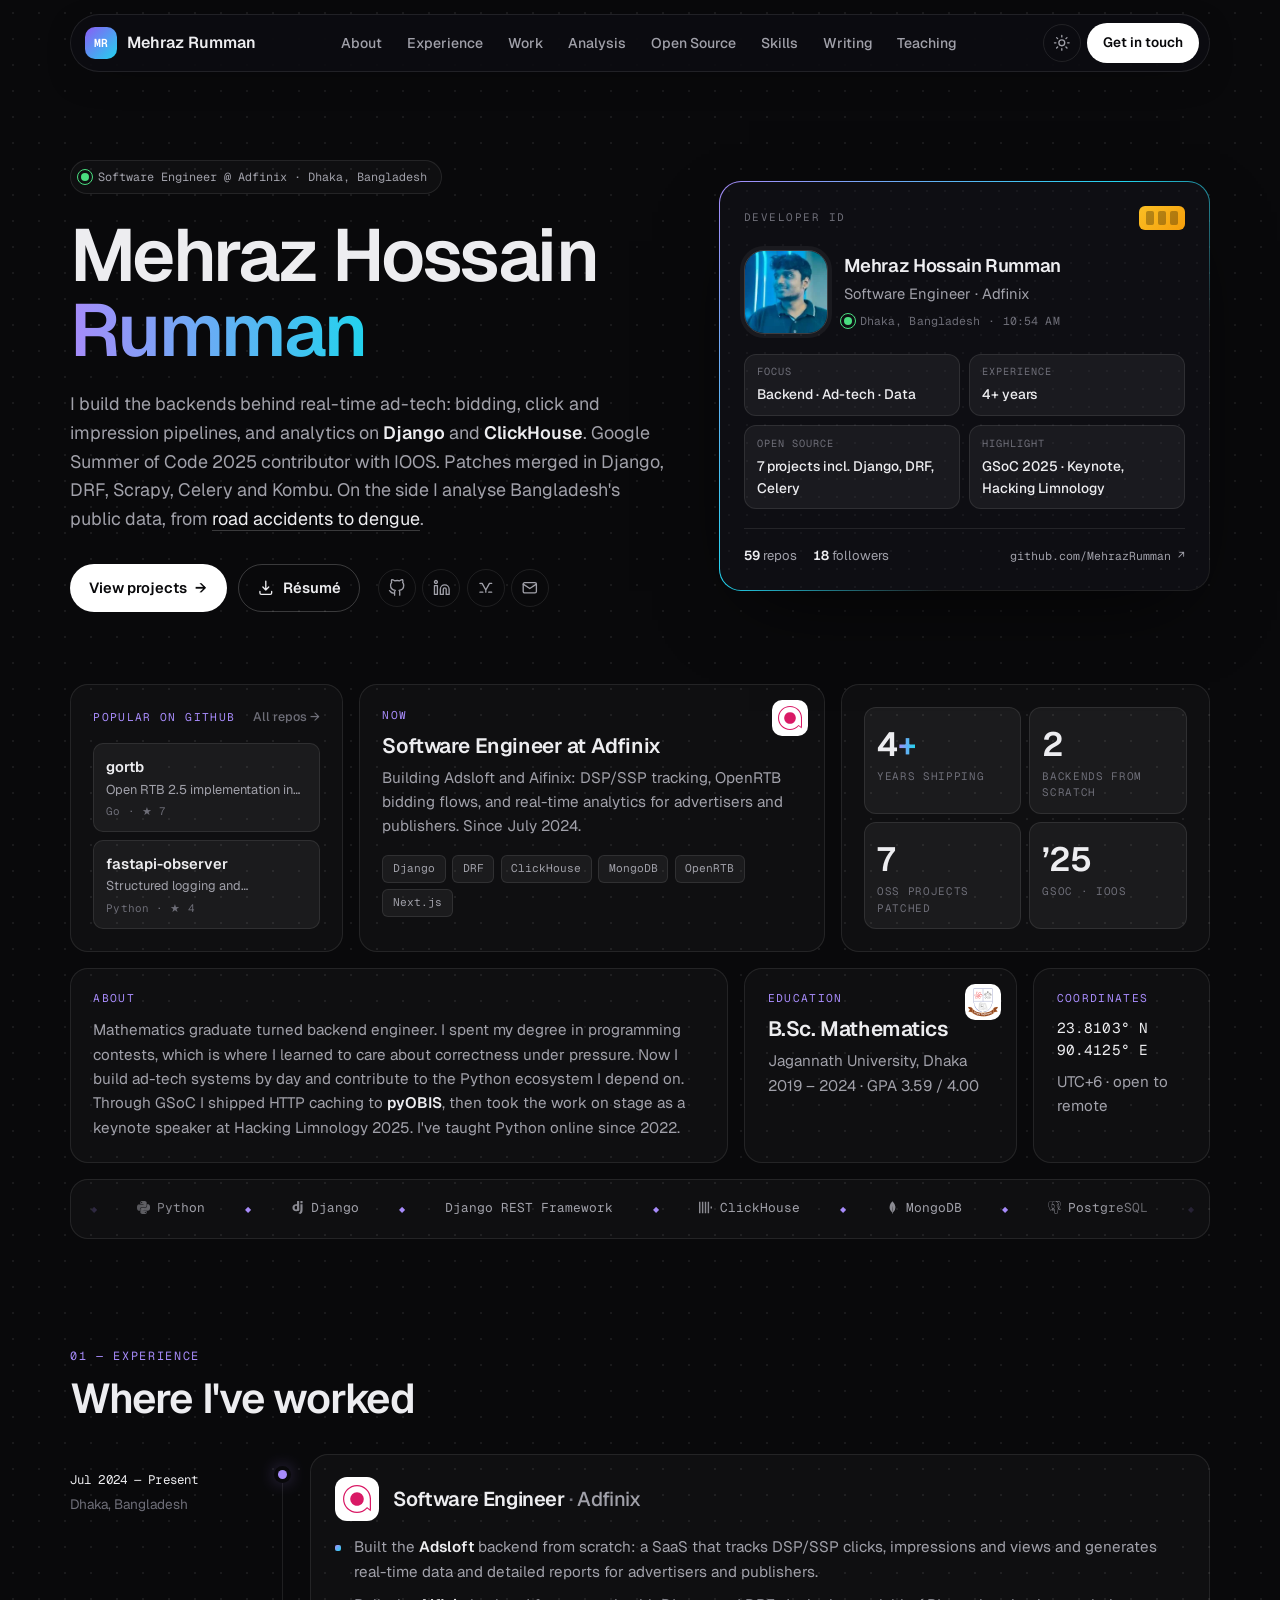
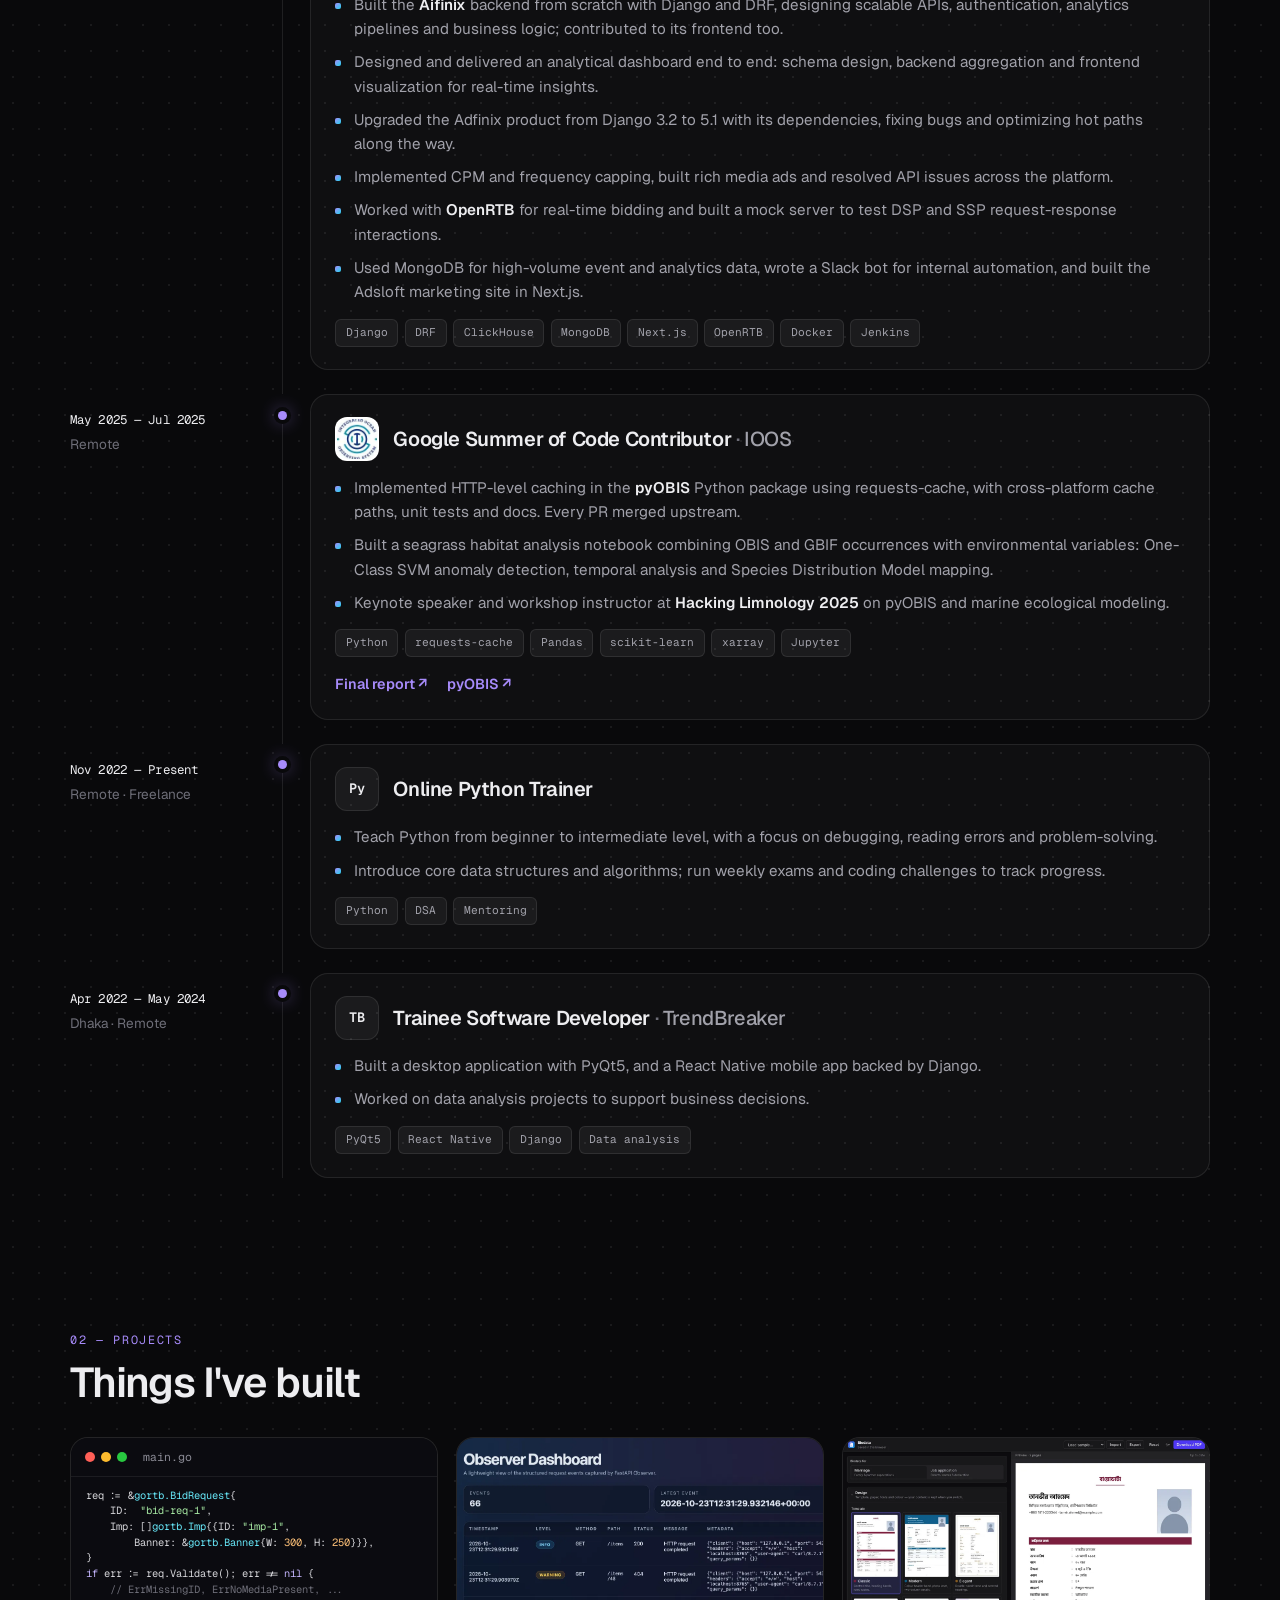
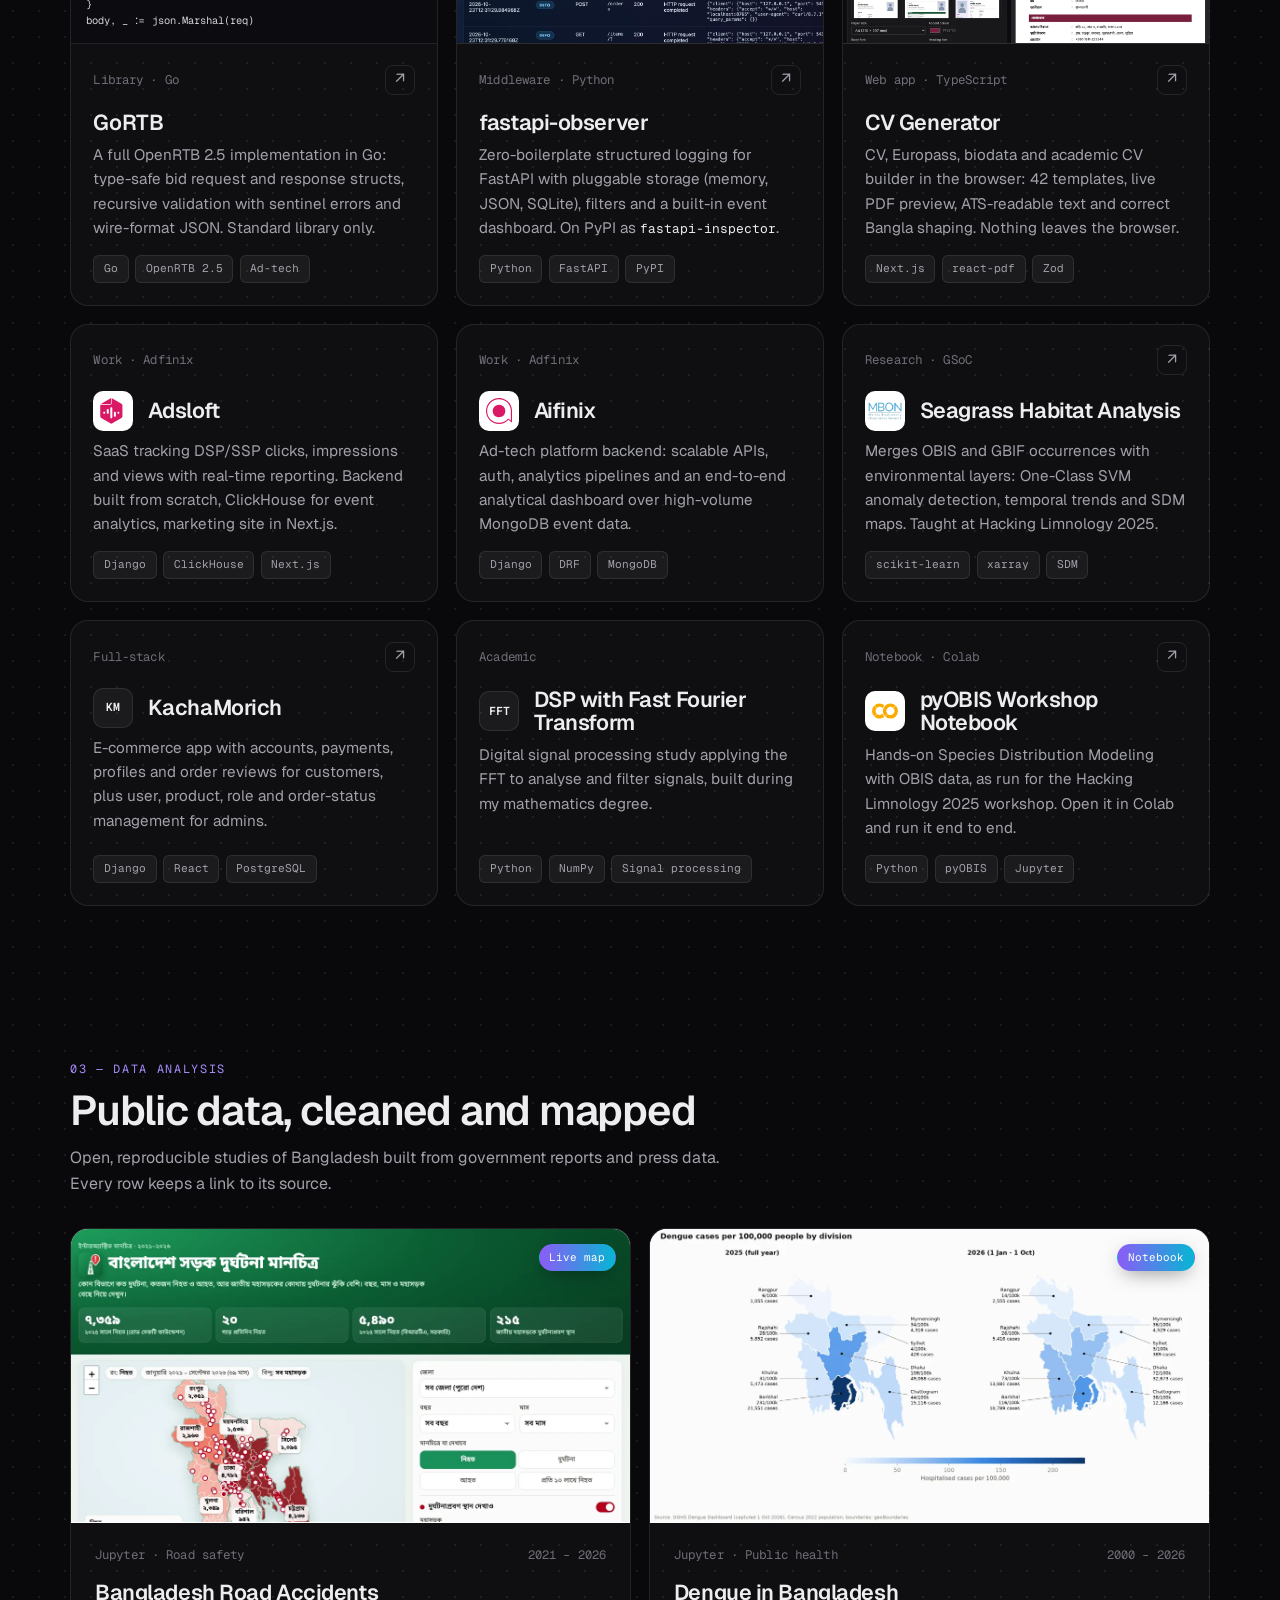
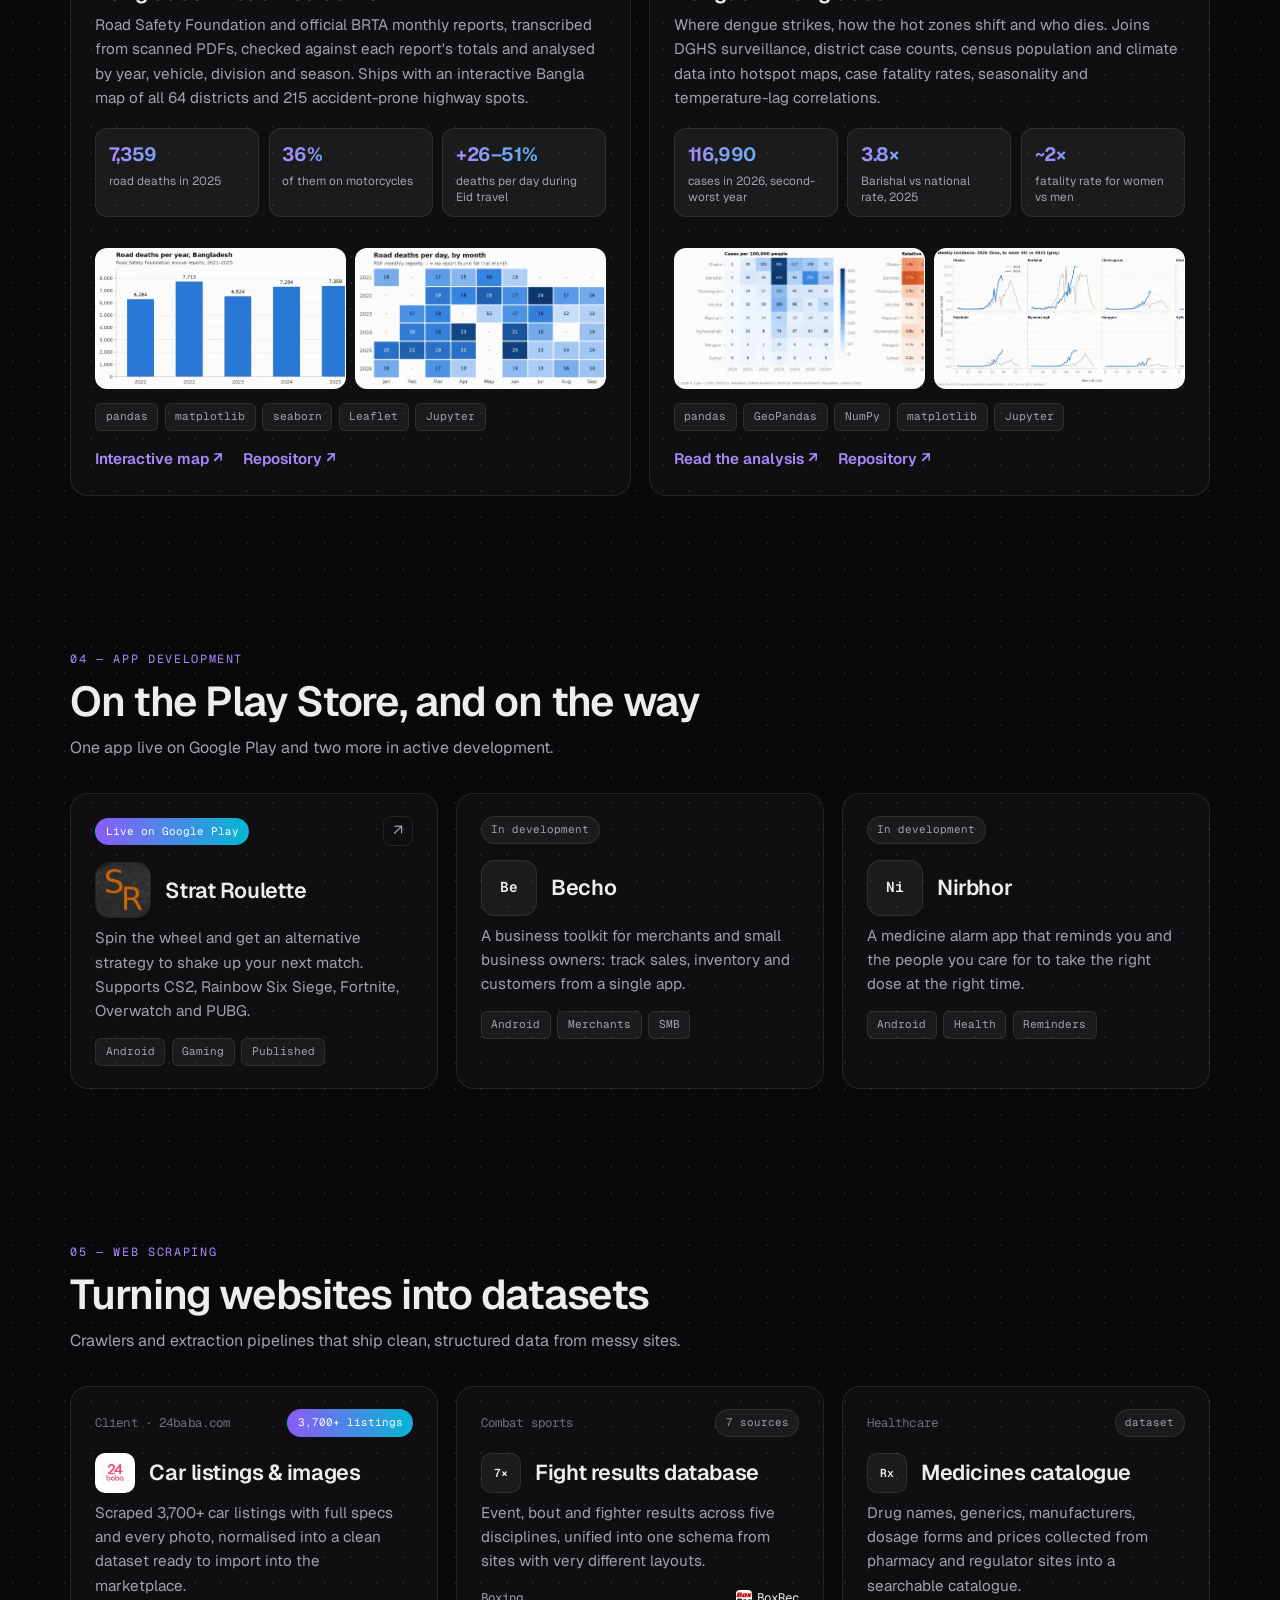
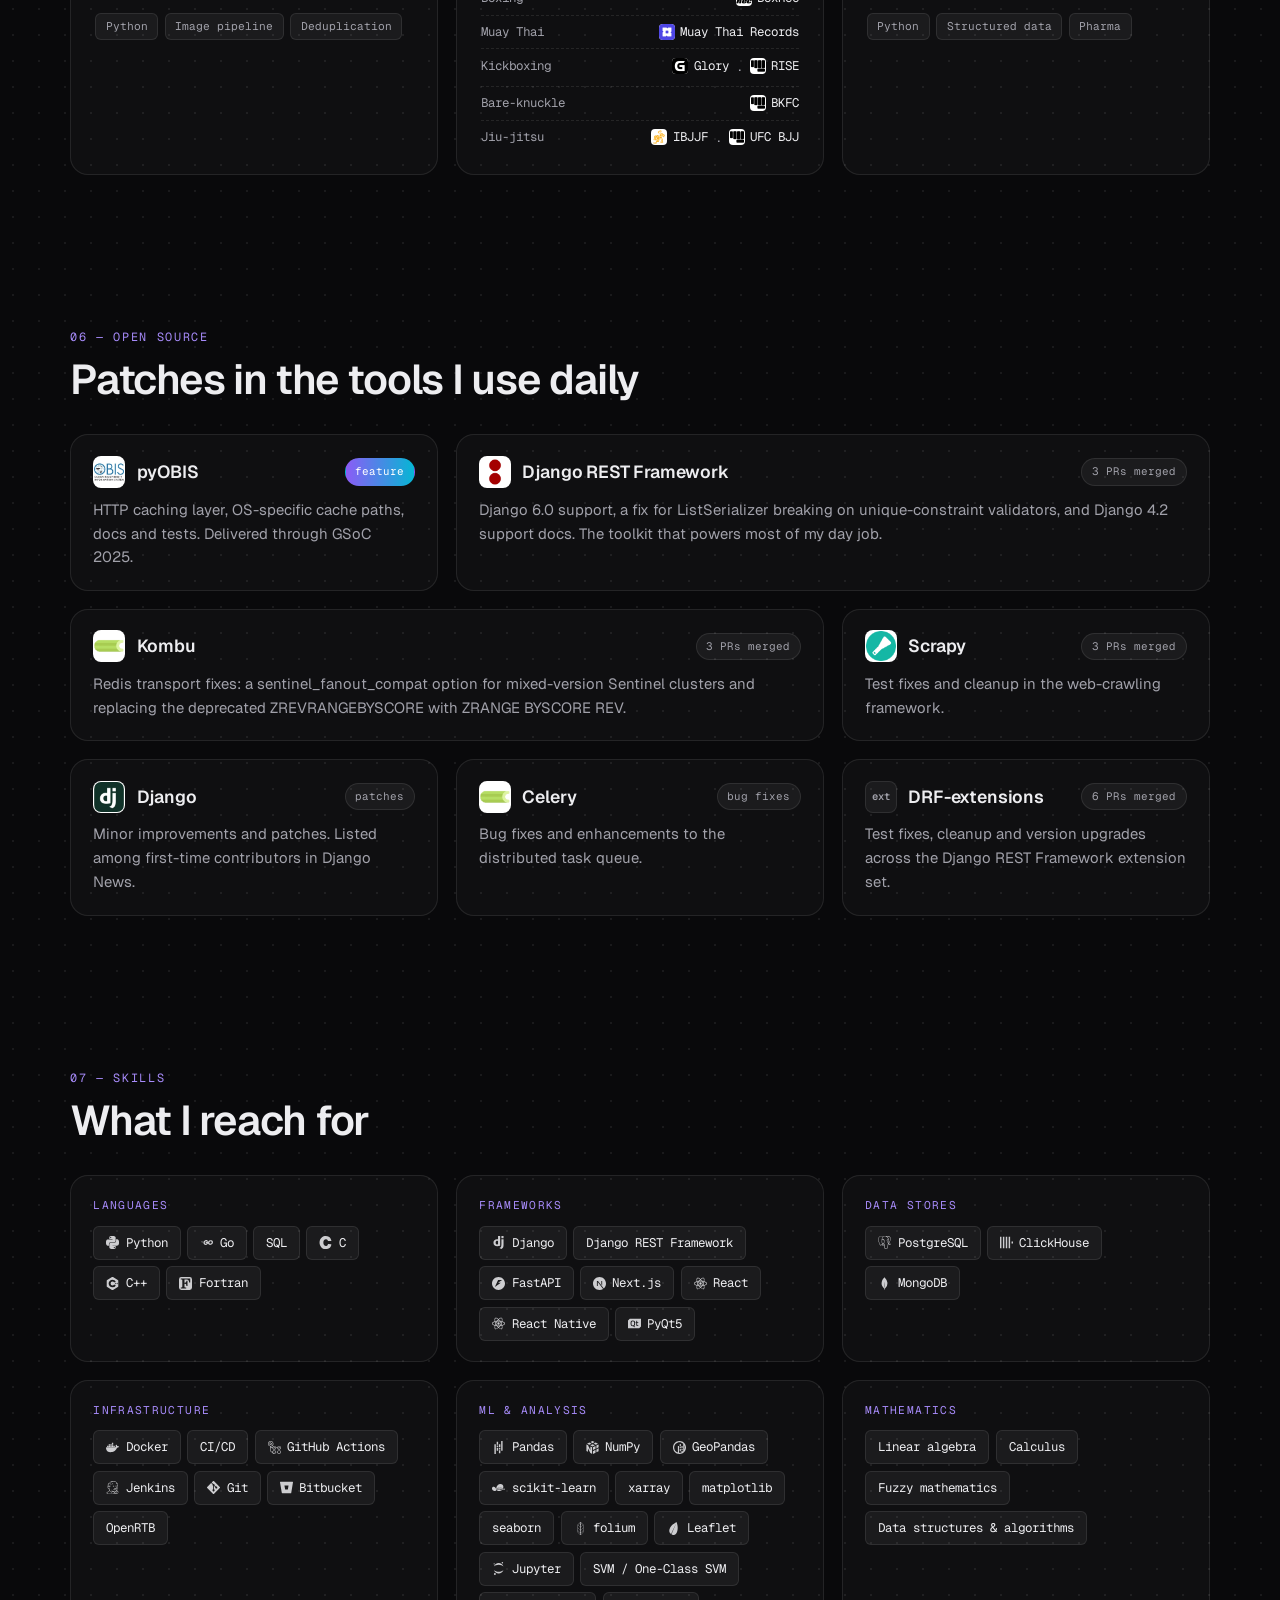
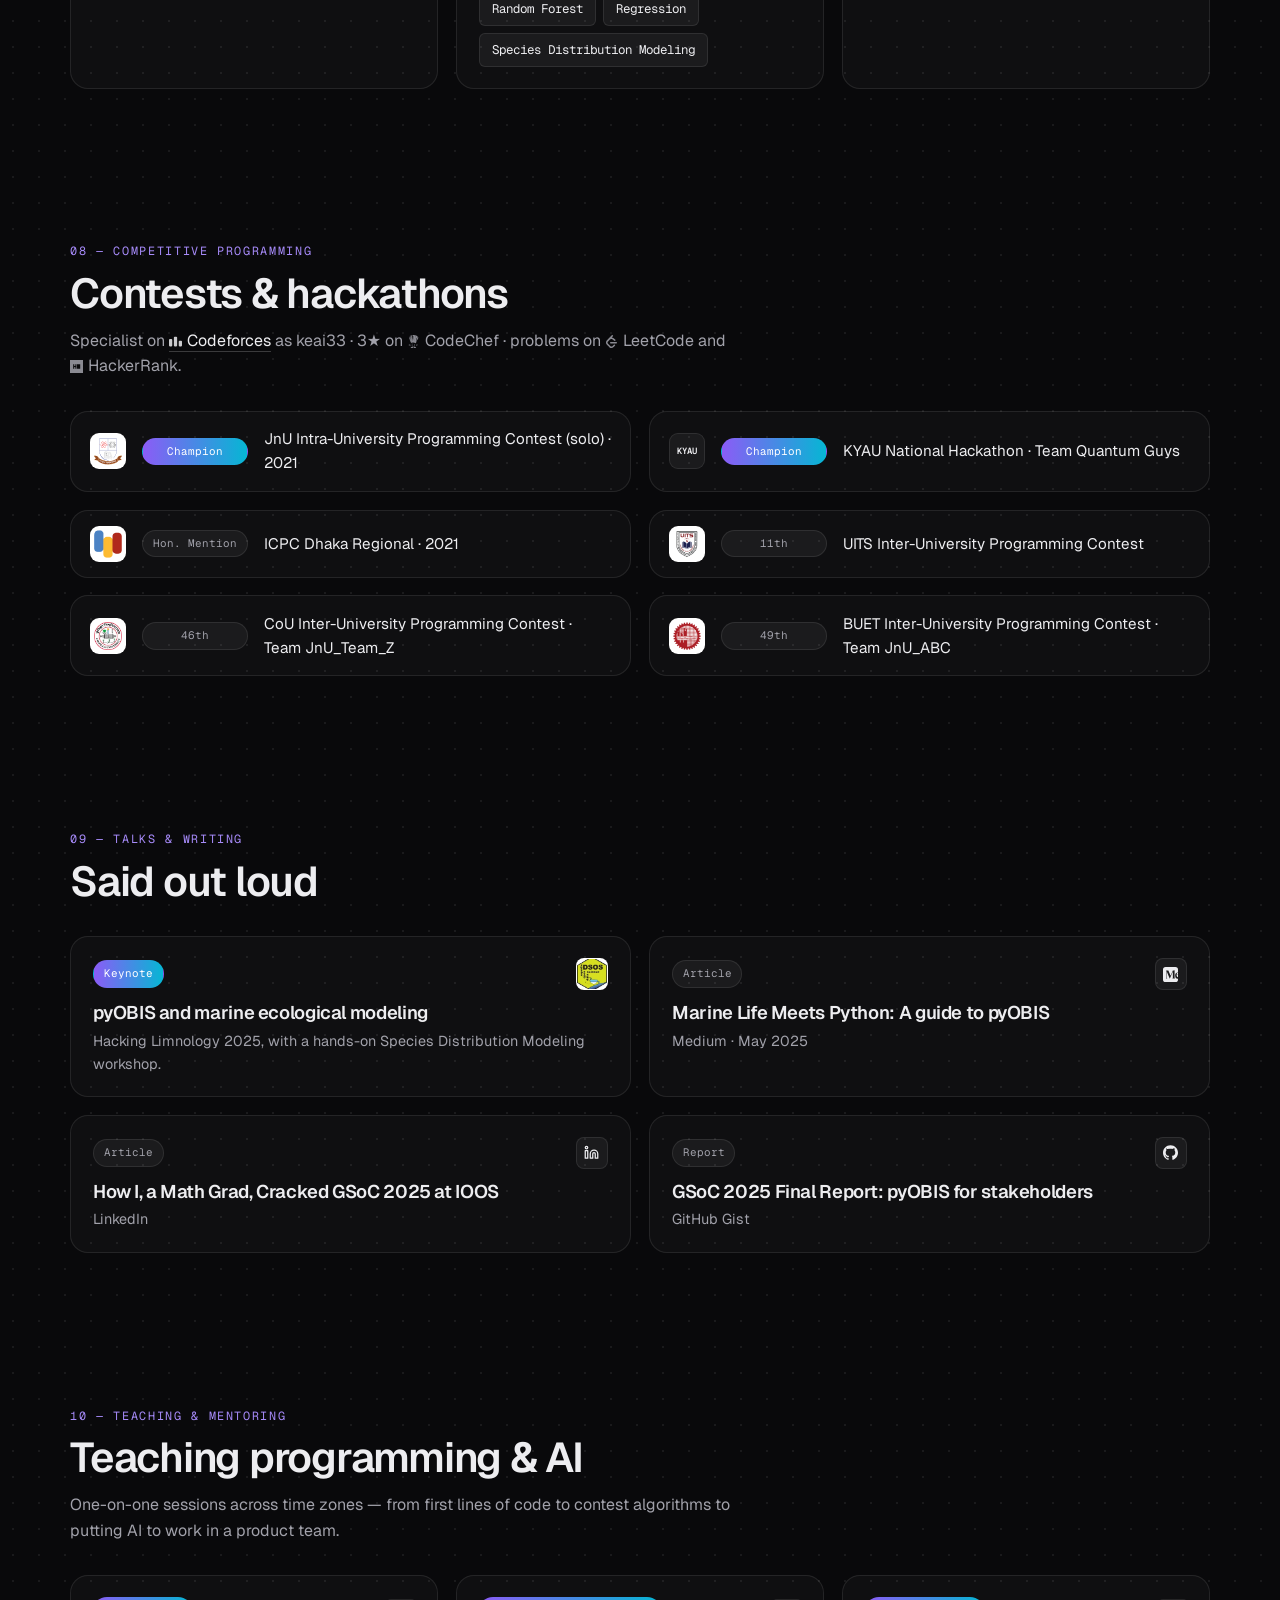
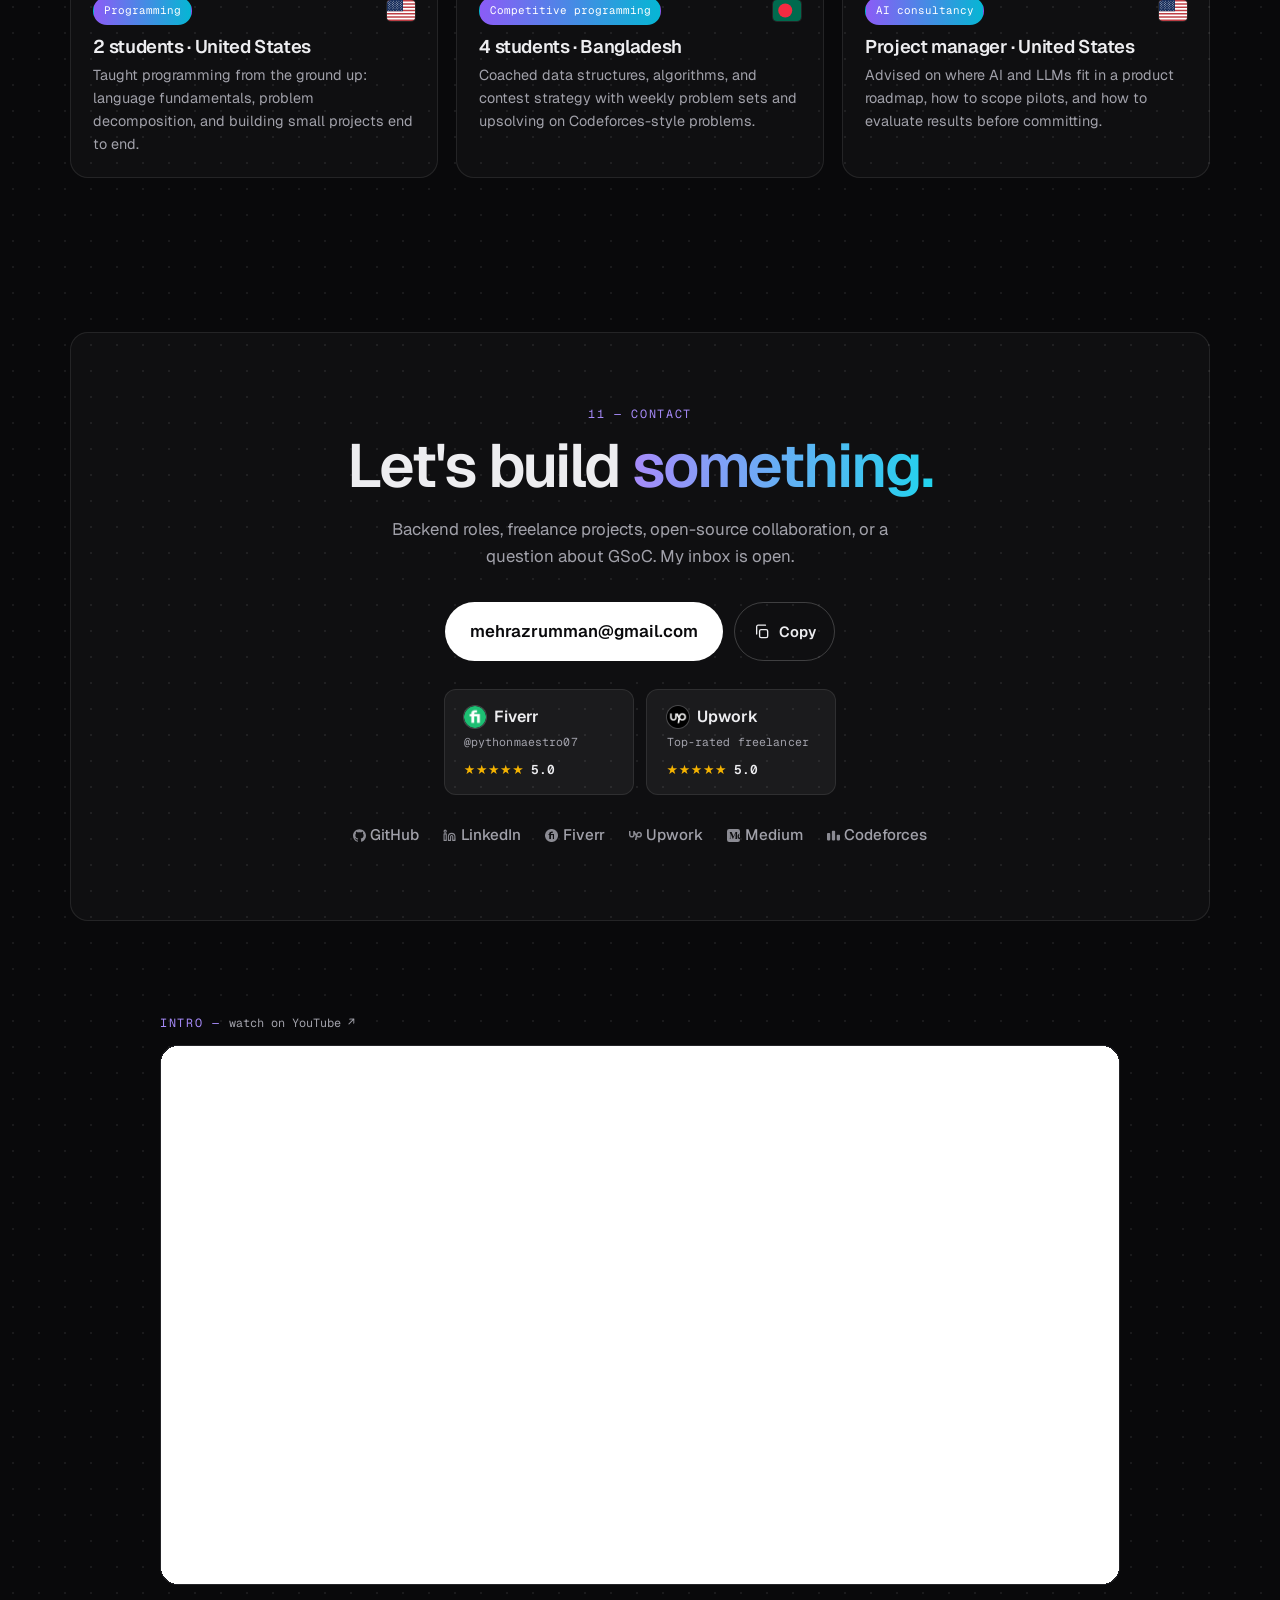
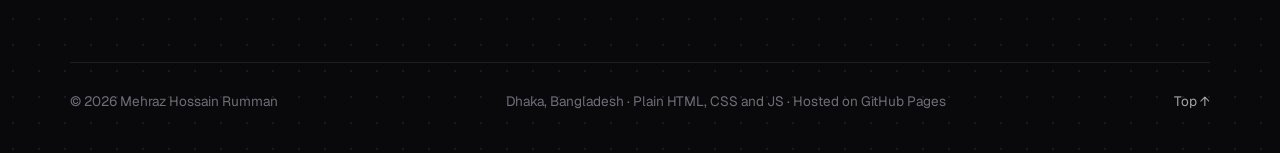
==== commit b9c2dbde: "Refine meta tags in index.html for SEO Updated meta description and Open Graph tags for clarity and " ====
--- a/index.html
+++ b/index.html
@@ -4,7 +4,7 @@
   <meta charset="utf-8">
   <meta name="viewport" content="width=device-width, initial-scale=1">
   <title>Mehraz Hossain Rumman — Python & AdTech Software Engineer, Dhaka</title>
-  <meta name="description" content="Python software engineer in Dhaka building real-time AdTech (OpenRTB) backends with Django, FastAPI and ClickHouse. Automation and web scraping developer, Python tutor, GSoC 2025 contributor.">
+  <meta name="description" content="Python & AdTech software engineer in Dhaka: OpenRTB backends with Django, FastAPI and ClickHouse. Automation, web scraping, Python tutor, GSoC 2025.">
   <meta name="keywords" content="Python developer, Python software engineer, AdTech software engineer, OpenRTB, real-time bidding, Django developer, FastAPI, automation developer, web scraping developer, Scrapy, Python tutor, Dhaka, Bangladesh">
   <meta name="author" content="Mehraz Hossain Rumman">
   <meta name="robots" content="index, follow, max-image-preview:large">
@@ -15,7 +15,7 @@
   <meta property="og:locale" content="en_US">
   <meta property="og:url" content="https://mehrazrumman.github.io/rumman-portfolio/">
   <meta property="og:title" content="Mehraz Hossain Rumman — Python & AdTech Software Engineer, Dhaka">
-  <meta property="og:description" content="Python software engineer in Dhaka building real-time AdTech (OpenRTB) backends with Django, FastAPI and ClickHouse. Automation and web scraping developer, Python tutor, GSoC 2025 contributor.">
+  <meta property="og:description" content="Python & AdTech software engineer in Dhaka: OpenRTB backends with Django, FastAPI and ClickHouse. Automation, web scraping, Python tutor, GSoC 2025.">
   <meta property="og:image" content="https://mehrazrumman.github.io/rumman-portfolio/assets/og-image.jpg">
   <meta property="og:image:type" content="image/jpeg">
   <meta property="og:image:width" content="1200">
@@ -25,7 +25,7 @@
   <meta property="profile:last_name" content="Rumman">
   <meta name="twitter:card" content="summary_large_image">
   <meta name="twitter:title" content="Mehraz Hossain Rumman — Python & AdTech Software Engineer, Dhaka">
-  <meta name="twitter:description" content="Python software engineer in Dhaka building real-time AdTech (OpenRTB) backends with Django, FastAPI and ClickHouse. Automation and web scraping developer, Python tutor, GSoC 2025 contributor.">
+  <meta name="twitter:description" content="Python & AdTech software engineer in Dhaka: OpenRTB backends with Django, FastAPI and ClickHouse. Automation, web scraping, Python tutor, GSoC 2025.">
   <meta name="twitter:image" content="https://mehrazrumman.github.io/rumman-portfolio/assets/og-image.jpg">
   <meta name="twitter:image:alt" content="Mehraz Hossain Rumman, backend software engineer at Adfinix in Dhaka">
   <link rel="icon" href="favicon.svg" type="image/svg+xml">
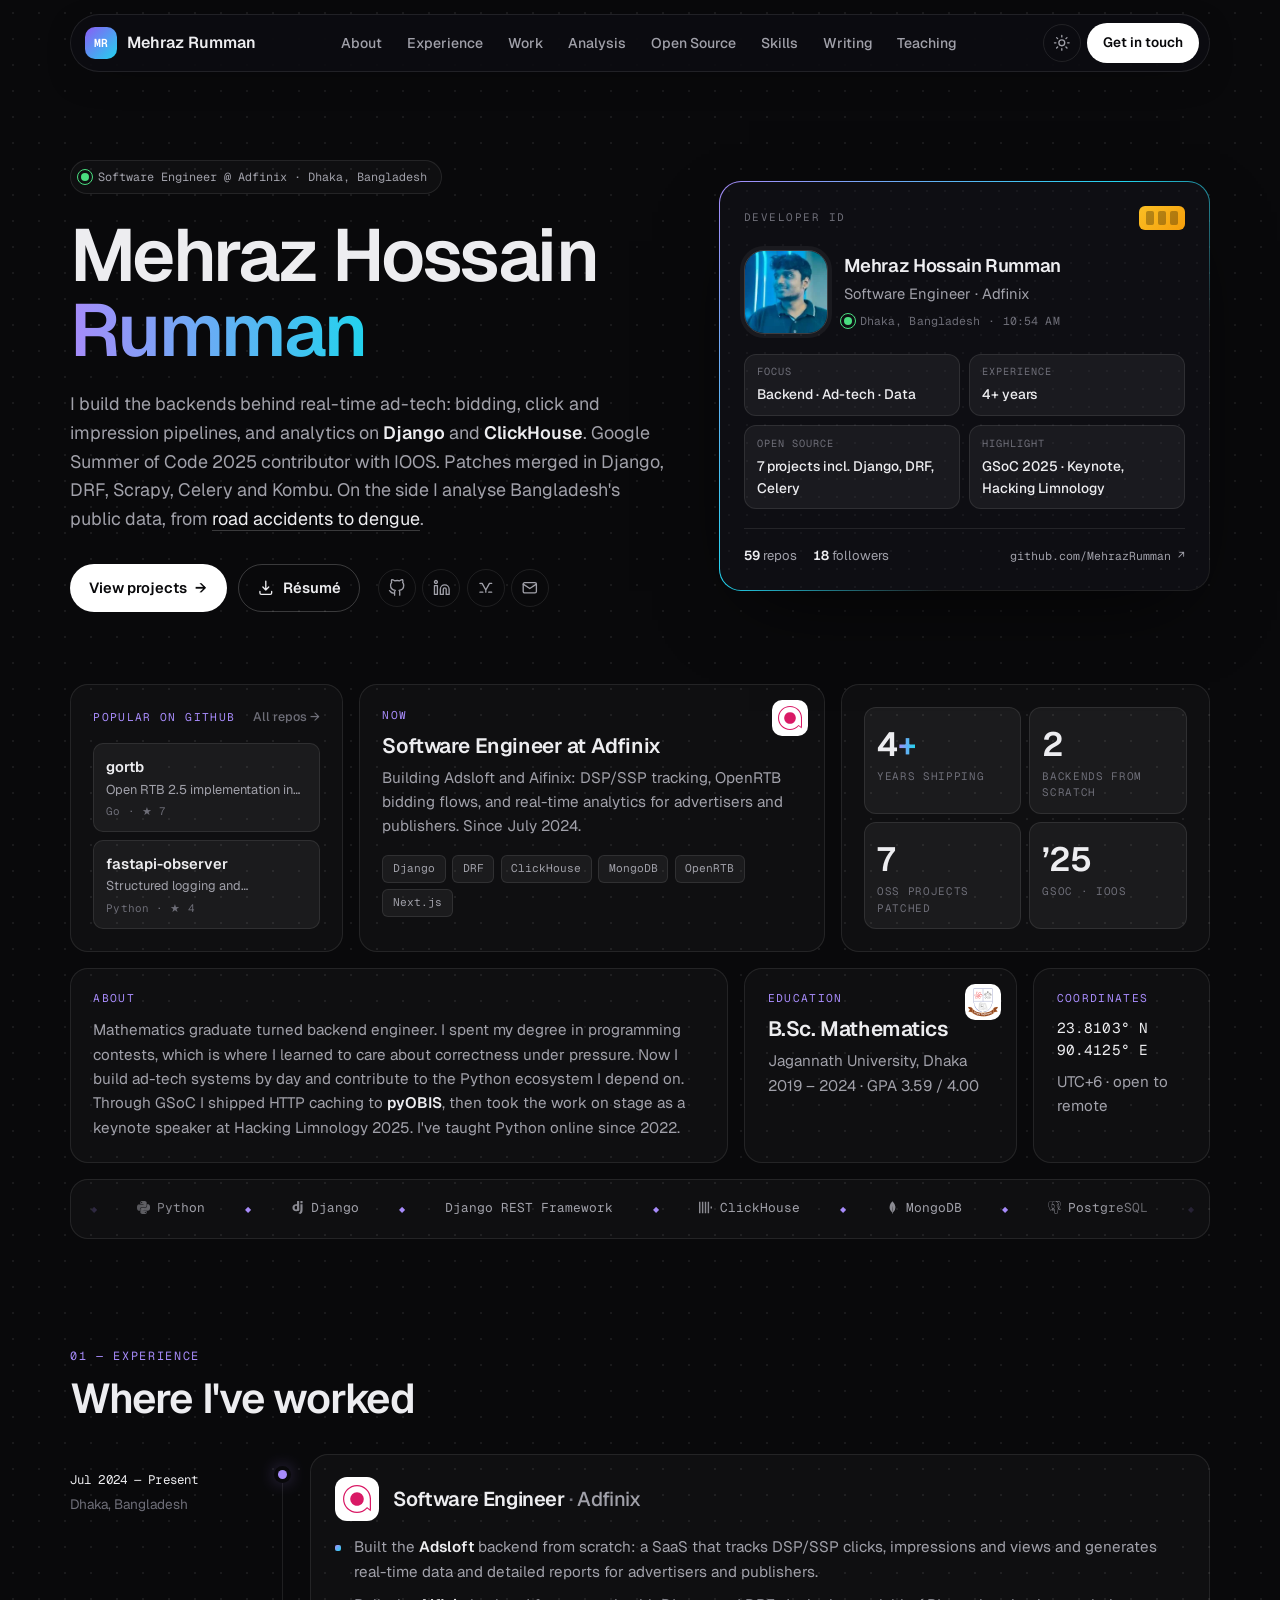
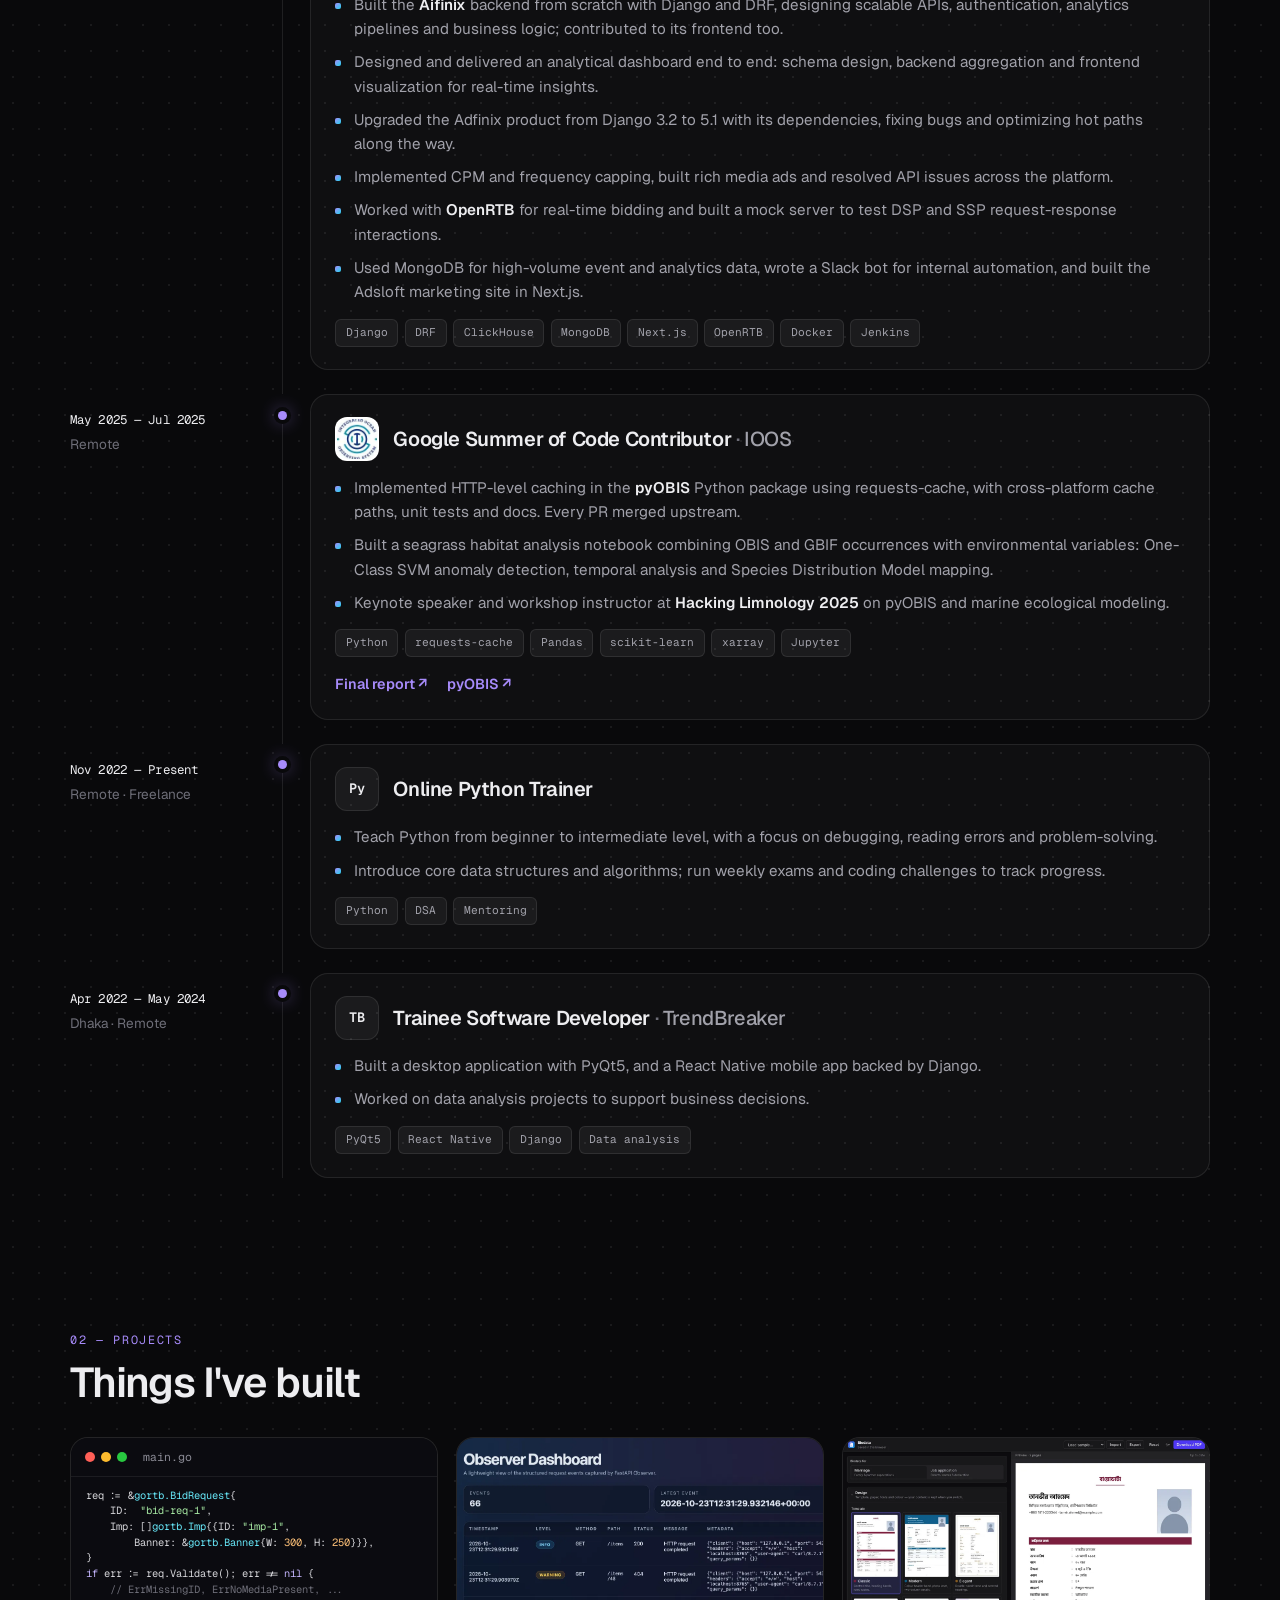
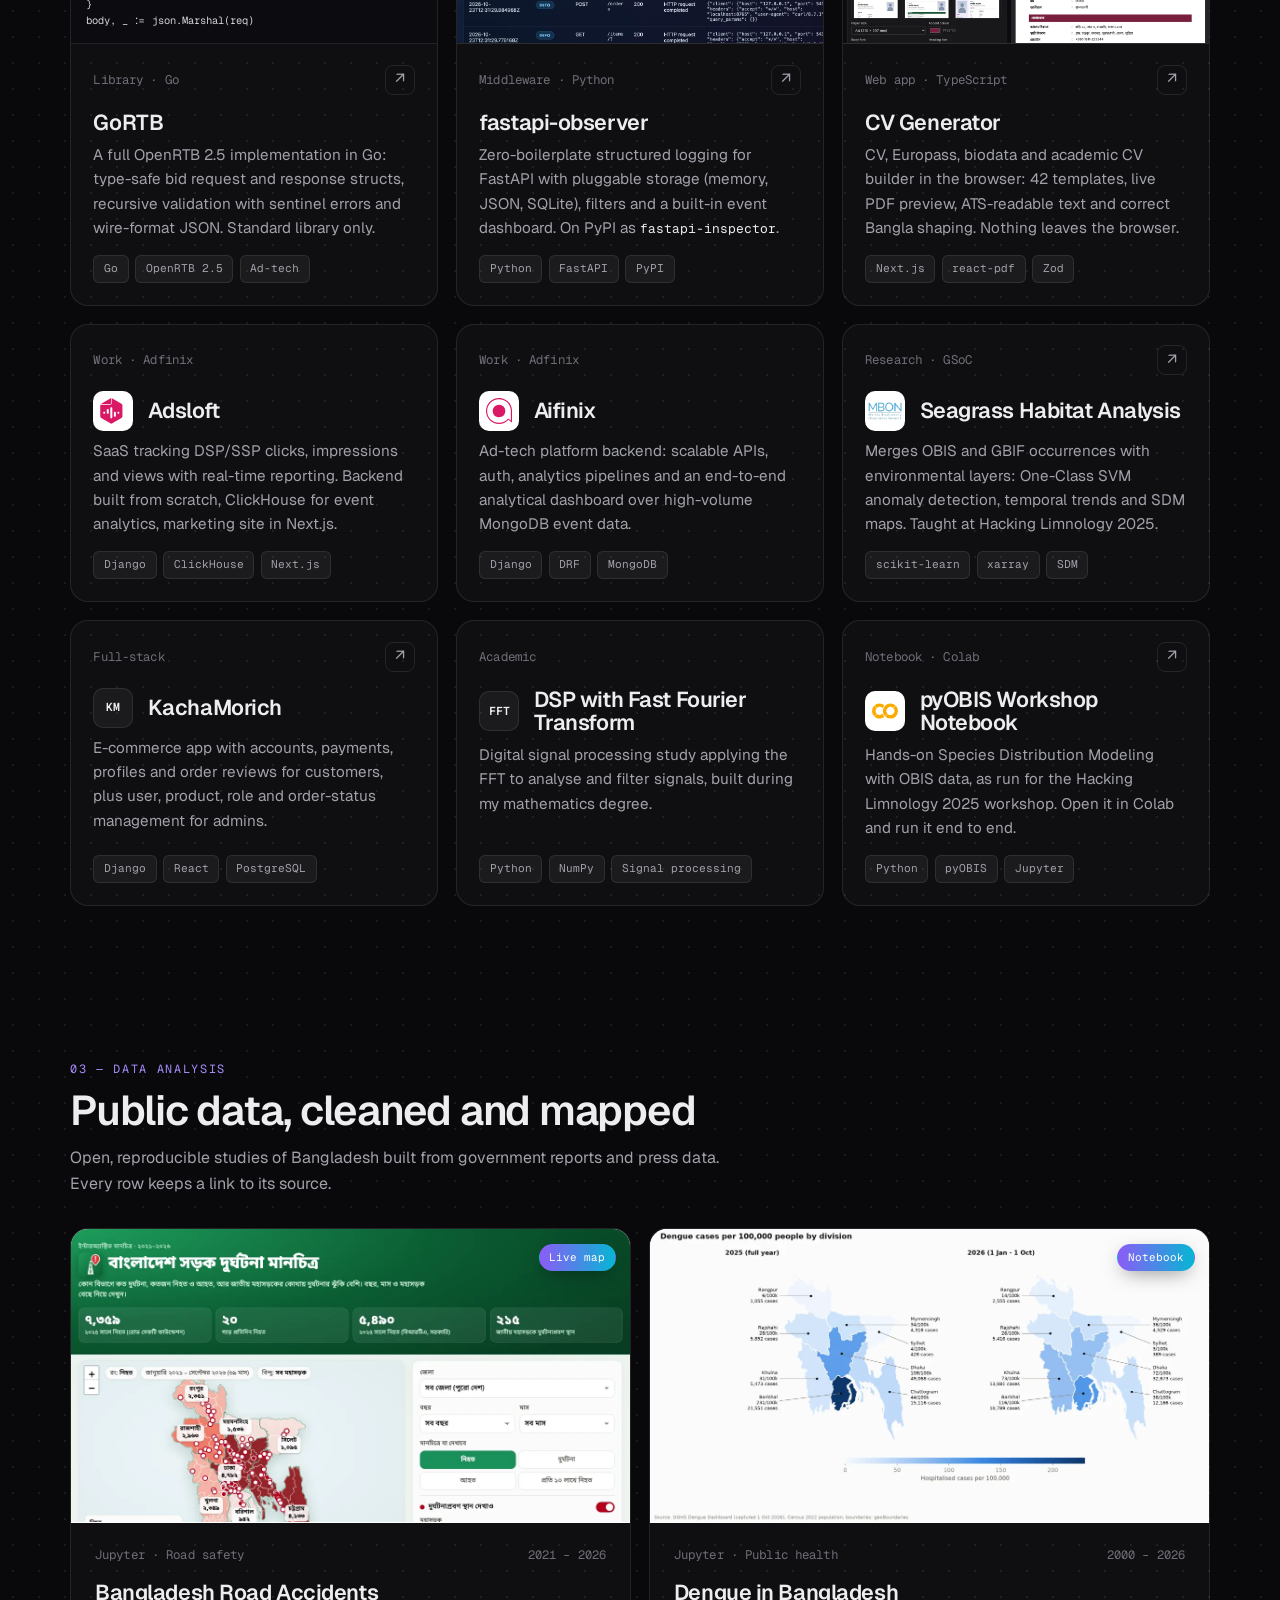
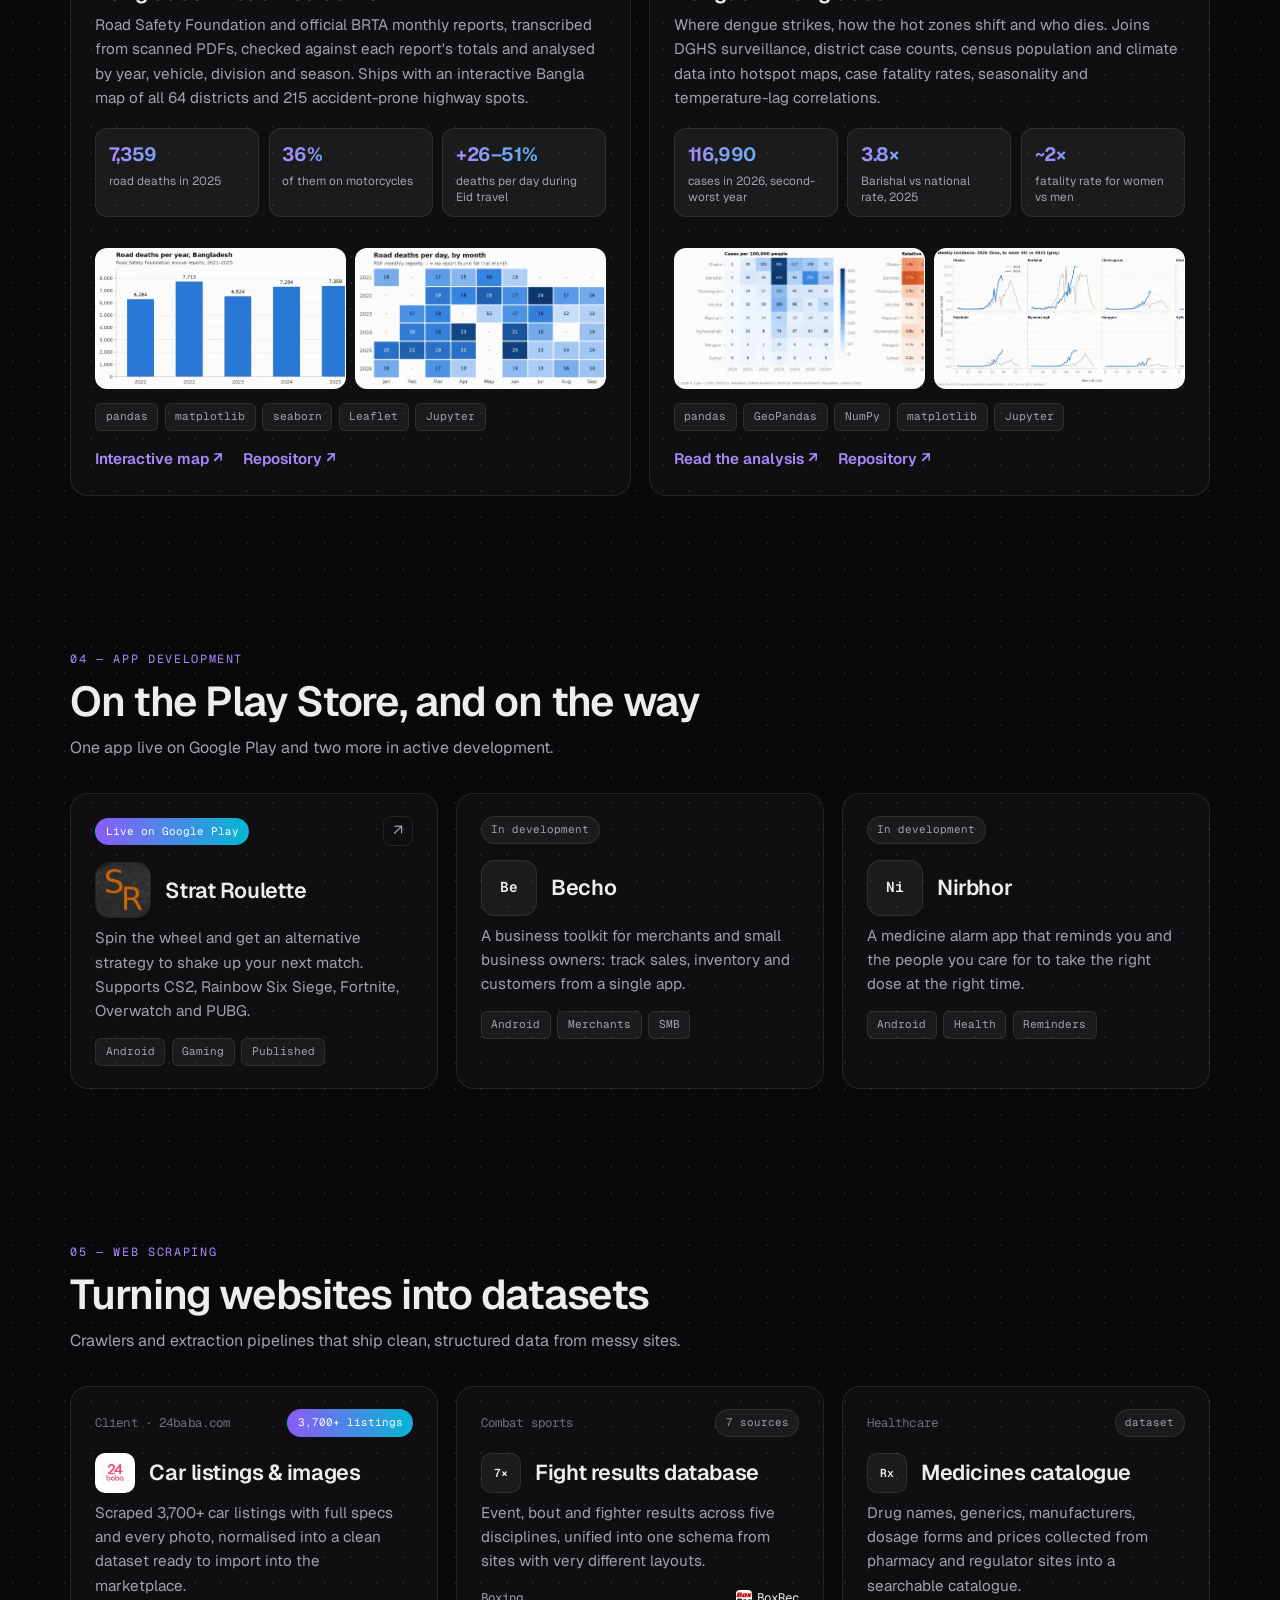
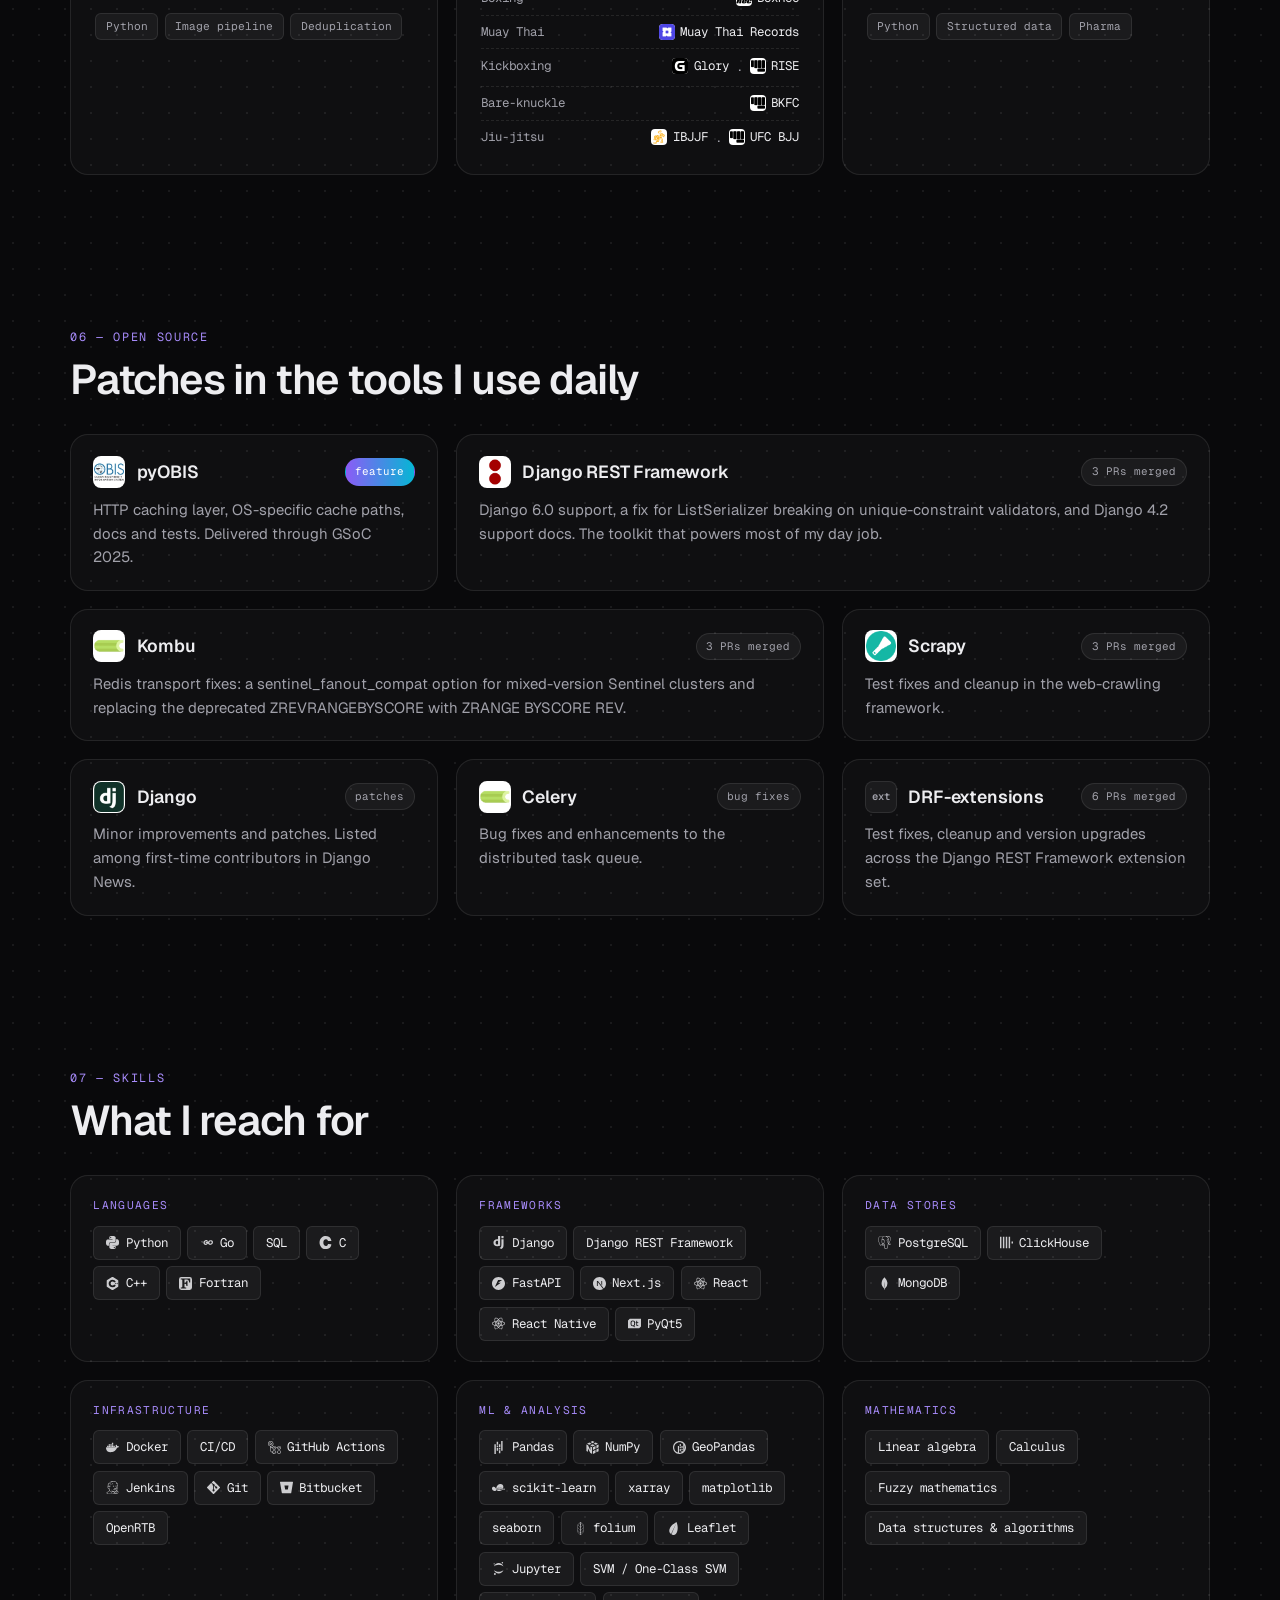
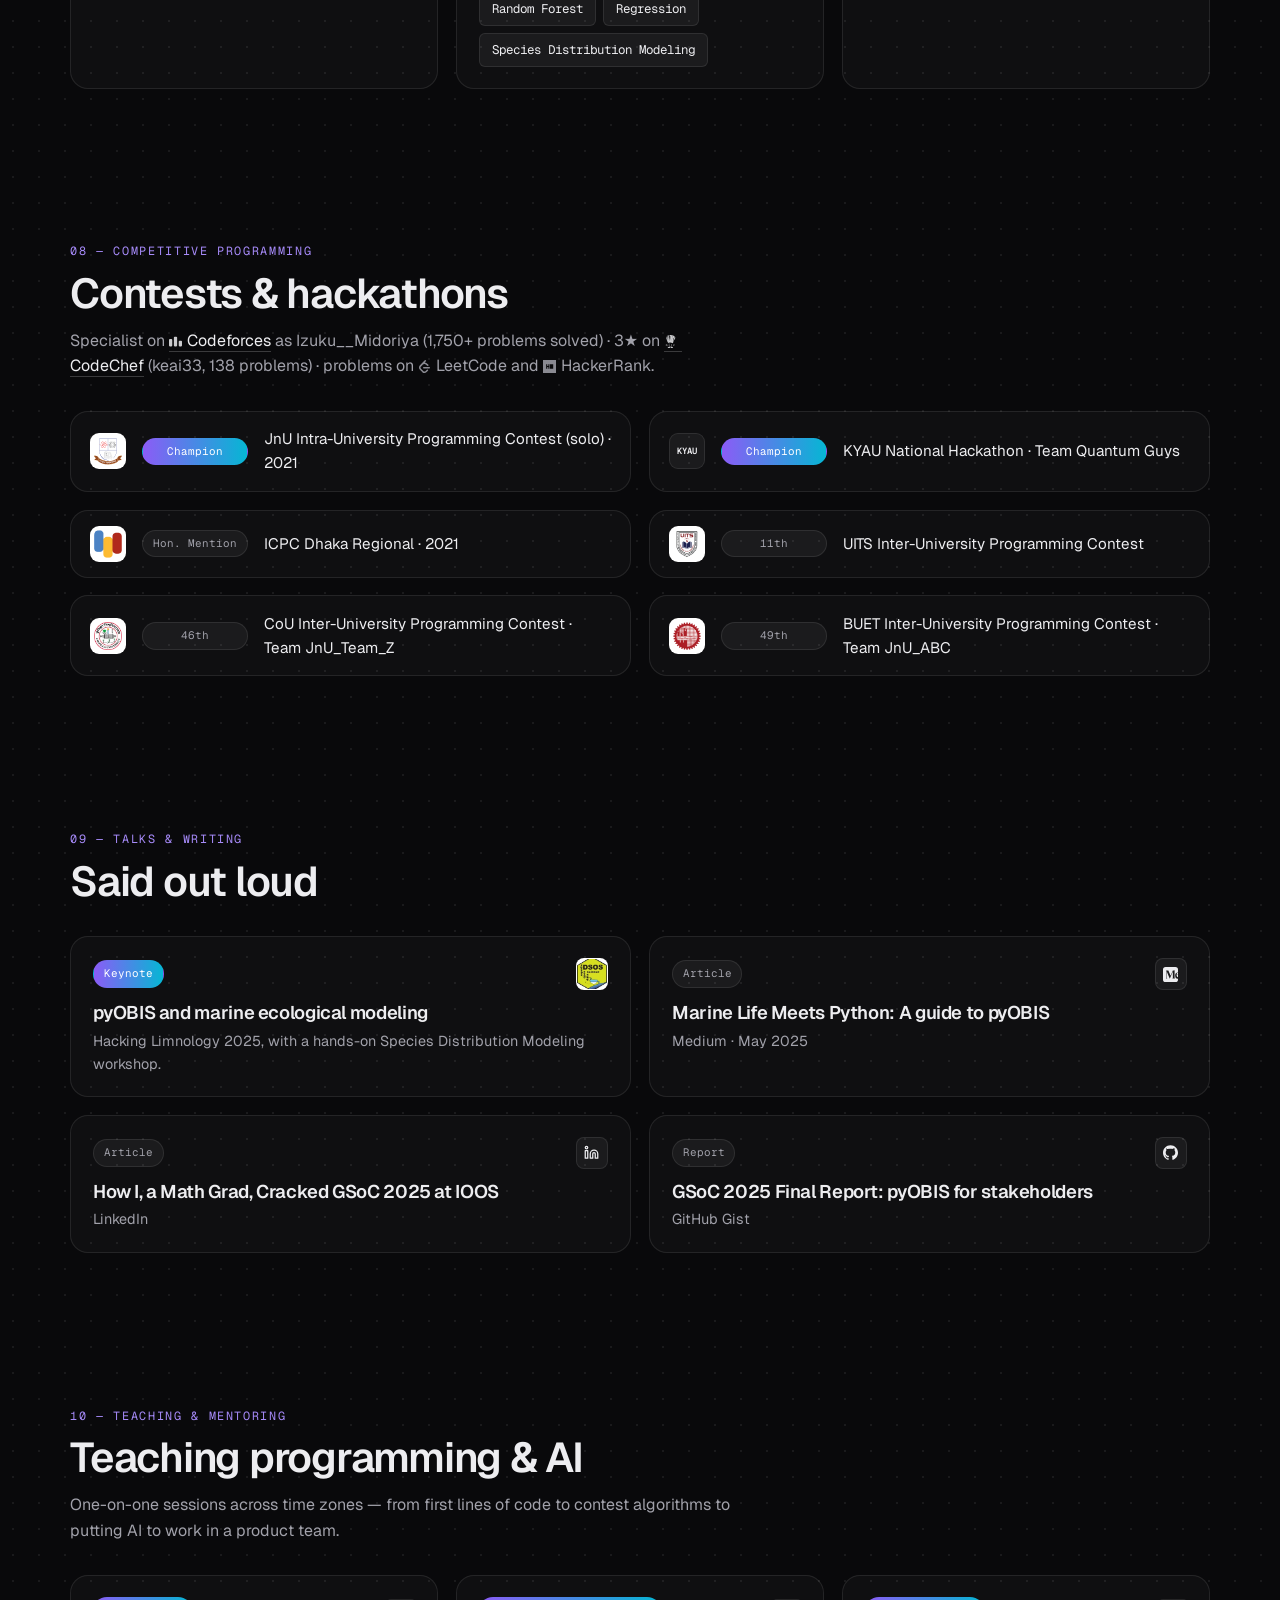
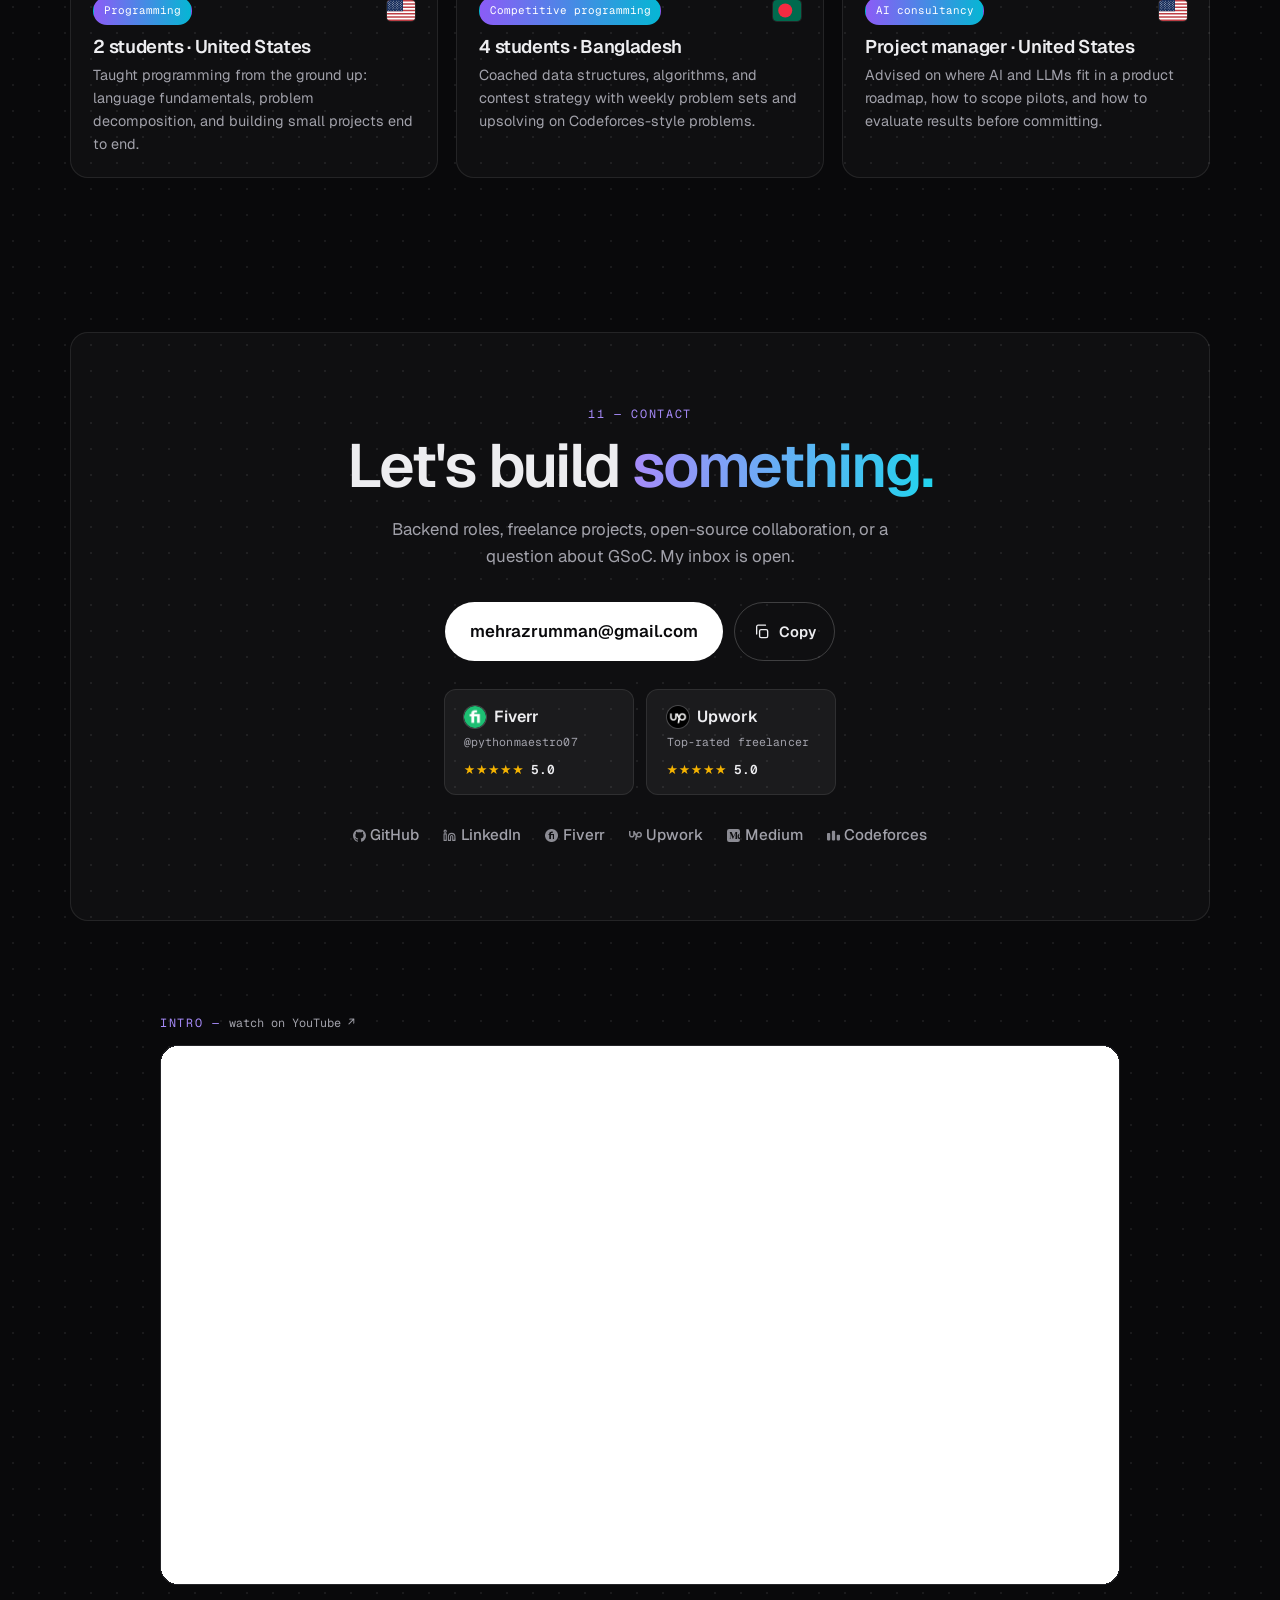
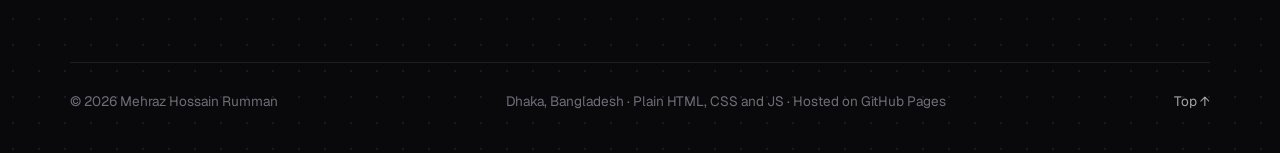
==== commit 12c3bf0e: "Update meta tags and Codeforces profile link Updated keywords, dateModified, and description in meta" ====
--- a/index.html
+++ b/index.html
@@ -5,7 +5,7 @@
   <meta name="viewport" content="width=device-width, initial-scale=1">
   <title>Mehraz Hossain Rumman — Python & AdTech Software Engineer, Dhaka</title>
   <meta name="description" content="Python & AdTech software engineer in Dhaka: OpenRTB backends with Django, FastAPI and ClickHouse. Automation, web scraping, Python tutor, GSoC 2025.">
-  <meta name="keywords" content="Python developer, Python software engineer, AdTech software engineer, OpenRTB, real-time bidding, Django developer, FastAPI, automation developer, web scraping developer, Scrapy, Python tutor, Dhaka, Bangladesh">
+  <meta name="keywords" content="Python developer, Python software engineer, AdTech software engineer, OpenRTB, real-time bidding, Django developer, FastAPI, automation developer, web scraping developer, Scrapy, Python tutor, competitive programmer, C++, Dhaka, Bangladesh">
   <meta name="author" content="Mehraz Hossain Rumman">
   <meta name="robots" content="index, follow, max-image-preview:large">
   <meta name="theme-color" content="#09090b">
@@ -41,7 +41,7 @@
         "url": "https://mehrazrumman.github.io/rumman-portfolio/",
         "name": "Mehraz Hossain Rumman — Python & AdTech Software Engineer, Dhaka",
         "inLanguage": "en",
-        "dateModified": "2026-10-29",
+        "dateModified": "2026-10-30T00:30:00+06:00",
         "mainEntity": {
           "@id": "https://mehrazrumman.github.io/rumman-portfolio/#person"
         },
@@ -58,7 +58,7 @@
         "image": "https://mehrazrumman.github.io/rumman-portfolio/assets/img/avatar.webp",
         "email": "mailto:mehrazrumman@gmail.com",
         "jobTitle": ["Software Engineer", "Python Developer", "AdTech Engineer", "Automation Developer", "Web Scraping Developer", "Python Tutor"],
-        "description": "Python software engineer in Dhaka building real-time AdTech (OpenRTB) backends with Django, FastAPI and ClickHouse. Automation and web scraping developer, Python tutor, GSoC 2025 contributor. Merged PRs in Celery, Kombu, Django REST Framework, Scrapy and Django.",
+        "description": "Python software engineer in Dhaka building real-time AdTech (OpenRTB) backends with Django, FastAPI and ClickHouse. Automation and web scraping developer, Python tutor, GSoC 2025 contributor. Merged PRs in Celery, Kombu, Django REST Framework, Scrapy and Django. Competitive programmer with 1,750+ problems solved on Codeforces (max Specialist) and CodeChef 3 star.",
         "worksFor": {
           "@type": "Organization",
           "name": "Adfinix",
@@ -88,13 +88,14 @@
           "Ad tech",
           "Data analysis",
           "pandas",
-          "Web scraping", "Scrapy", "Playwright", "Web automation", "Python automation", "Celery", "Python tutoring", "Programming education"
+          "Web scraping", "Scrapy", "Playwright", "Web automation", "Python automation", "Celery", "Python tutoring", "Programming education", "C++", "Competitive programming", "Algorithms", "Data structures"
         ],
         "sameAs": [
           "https://github.com/MehrazRumman",
           "https://www.linkedin.com/in/mehraz-rumman/",
           "https://medium.com/@MehrazHossainRumman",
-          "https://codeforces.com/profile/keai33",
+          "https://codeforces.com/profile/Izuku__Midoriya",
+        "https://www.codechef.com/users/keai33",
           "https://www.fiverr.com/pythonmaestro07",
           "https://www.upwork.com/freelancers/~0183c2a0c4b50eb969"
         ],
@@ -748,7 +749,7 @@
       <header class="section-head reveal">
         <p class="eyebrow">08 — Competitive programming</p>
         <h2 class="section-title">Contests &amp; hackathons</h2>
-        <p class="section-sub">Specialist on <a href="https://codeforces.com/profile/keai33" target="_blank" rel="me noopener"><i class="si si-inline" style="--si:url(assets/img/icons/codeforces.svg)" aria-hidden="true"></i>Codeforces</a> as keai33 · 3★ on <i class="si si-inline" style="--si:url(assets/img/icons/codechef.svg)" aria-hidden="true"></i>CodeChef · problems on <i class="si si-inline" style="--si:url(assets/img/icons/leetcode.svg)" aria-hidden="true"></i>LeetCode and <i class="si si-inline" style="--si:url(assets/img/icons/hackerrank.svg)" aria-hidden="true"></i>HackerRank.</p>
+        <p class="section-sub">Specialist on <a href="https://codeforces.com/profile/Izuku__Midoriya" target="_blank" rel="me noopener"><i class="si si-inline" style="--si:url(assets/img/icons/codeforces.svg)" aria-hidden="true"></i>Codeforces</a> as Izuku__Midoriya (1,750+ problems solved) · 3★ on <a href="https://www.codechef.com/users/keai33" target="_blank" rel="me noopener"><i class="si si-inline" style="--si:url(assets/img/icons/codechef.svg)" aria-hidden="true"></i>CodeChef</a> (keai33, 138 problems) · problems on <i class="si si-inline" style="--si:url(assets/img/icons/leetcode.svg)" aria-hidden="true"></i>LeetCode and <i class="si si-inline" style="--si:url(assets/img/icons/hackerrank.svg)" aria-hidden="true"></i>HackerRank.</p>
       </header>
 
       <ul class="grid grid-2 ranks">
@@ -850,7 +851,7 @@
           <a href="https://www.fiverr.com/pythonmaestro07" target="_blank" rel="me noopener"><i class="si si-inline" style="--si:url(assets/img/icons/fiverr-mark.png)" aria-hidden="true"></i>Fiverr</a>
           <a href="https://www.upwork.com/freelancers/~0183c2a0c4b50eb969?mp_source=share" target="_blank" rel="me noopener"><i class="si si-inline" style="--si:url(assets/img/icons/upwork.svg)" aria-hidden="true"></i>Upwork</a>
           <a href="https://medium.com/@MehrazHossainRumman" target="_blank" rel="me noopener"><i class="si si-inline" style="--si:url(assets/img/icons/medium.svg)" aria-hidden="true"></i>Medium</a>
-          <a href="https://codeforces.com/profile/keai33" target="_blank" rel="me noopener"><i class="si si-inline" style="--si:url(assets/img/icons/codeforces.svg)" aria-hidden="true"></i>Codeforces</a>
+          <a href="https://codeforces.com/profile/Izuku__Midoriya" target="_blank" rel="me noopener"><i class="si si-inline" style="--si:url(assets/img/icons/codeforces.svg)" aria-hidden="true"></i>Codeforces</a>
         </p>
       </div>
     </section>
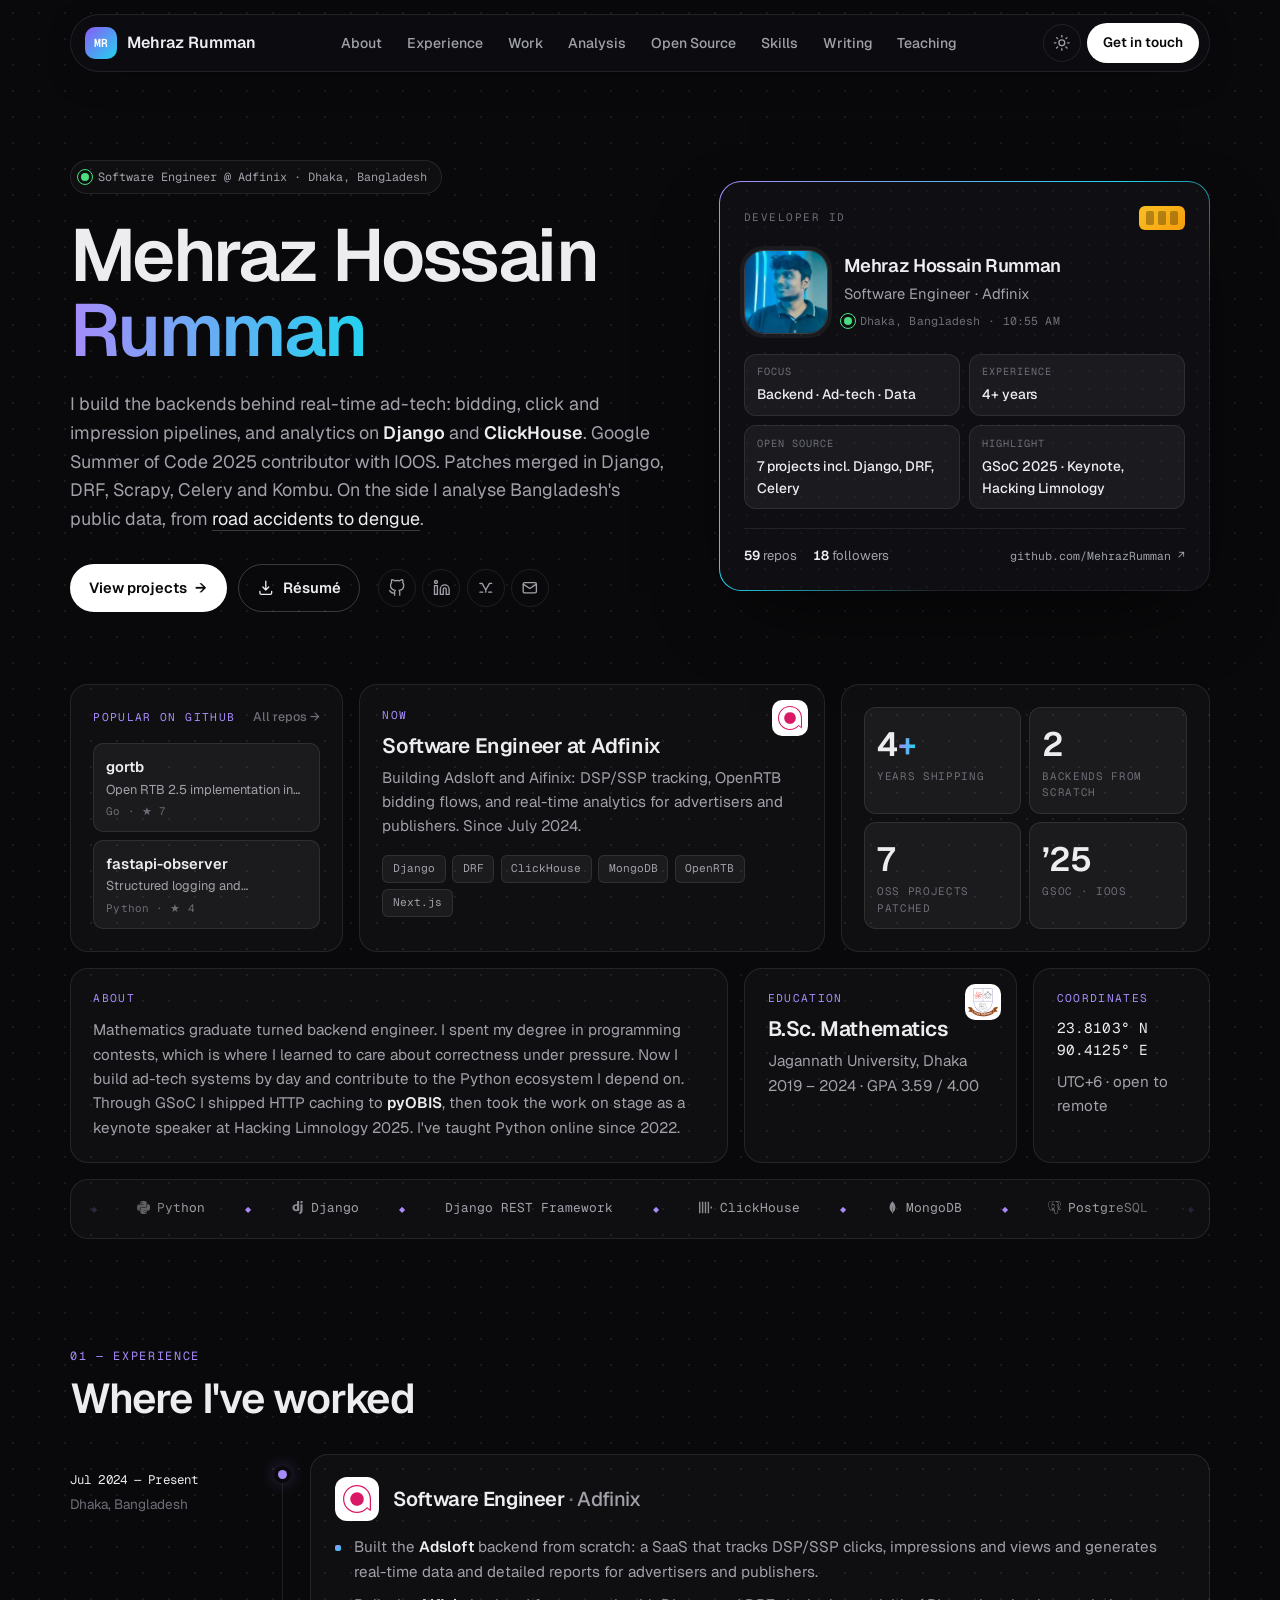
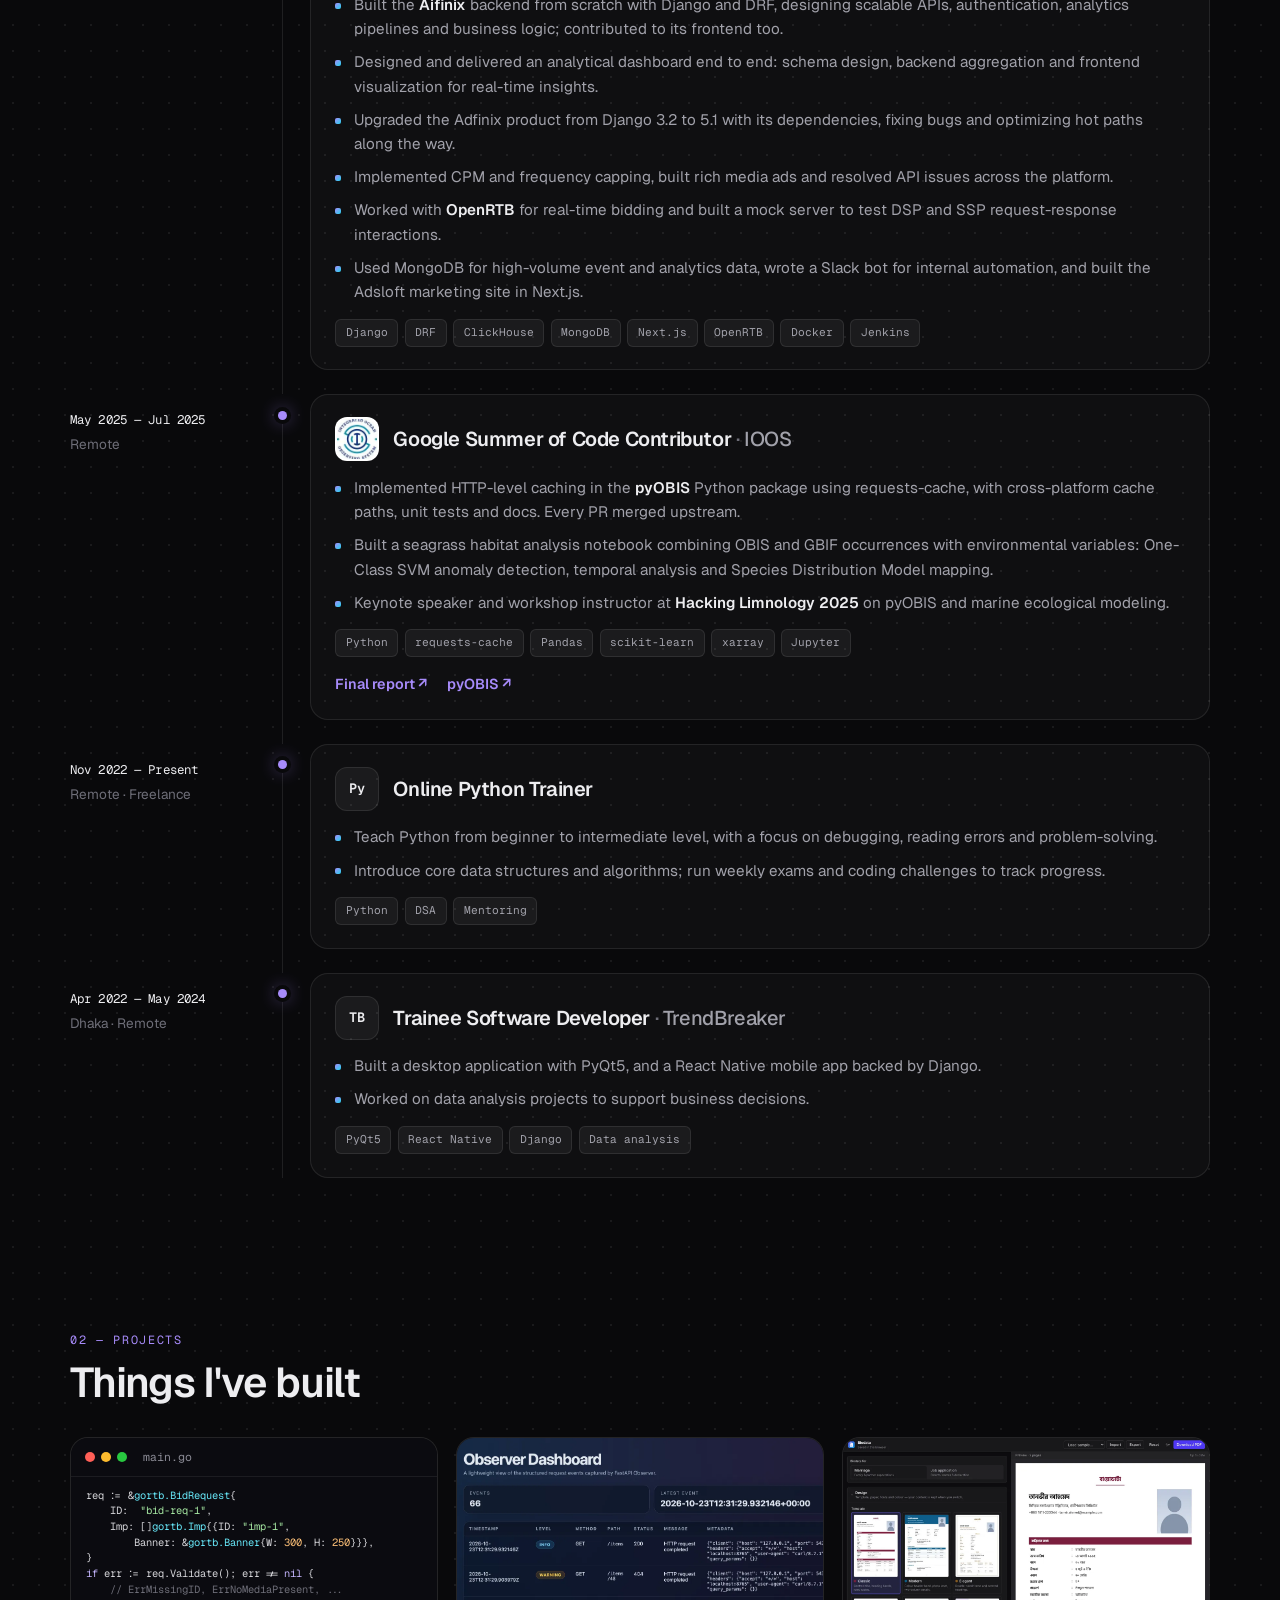
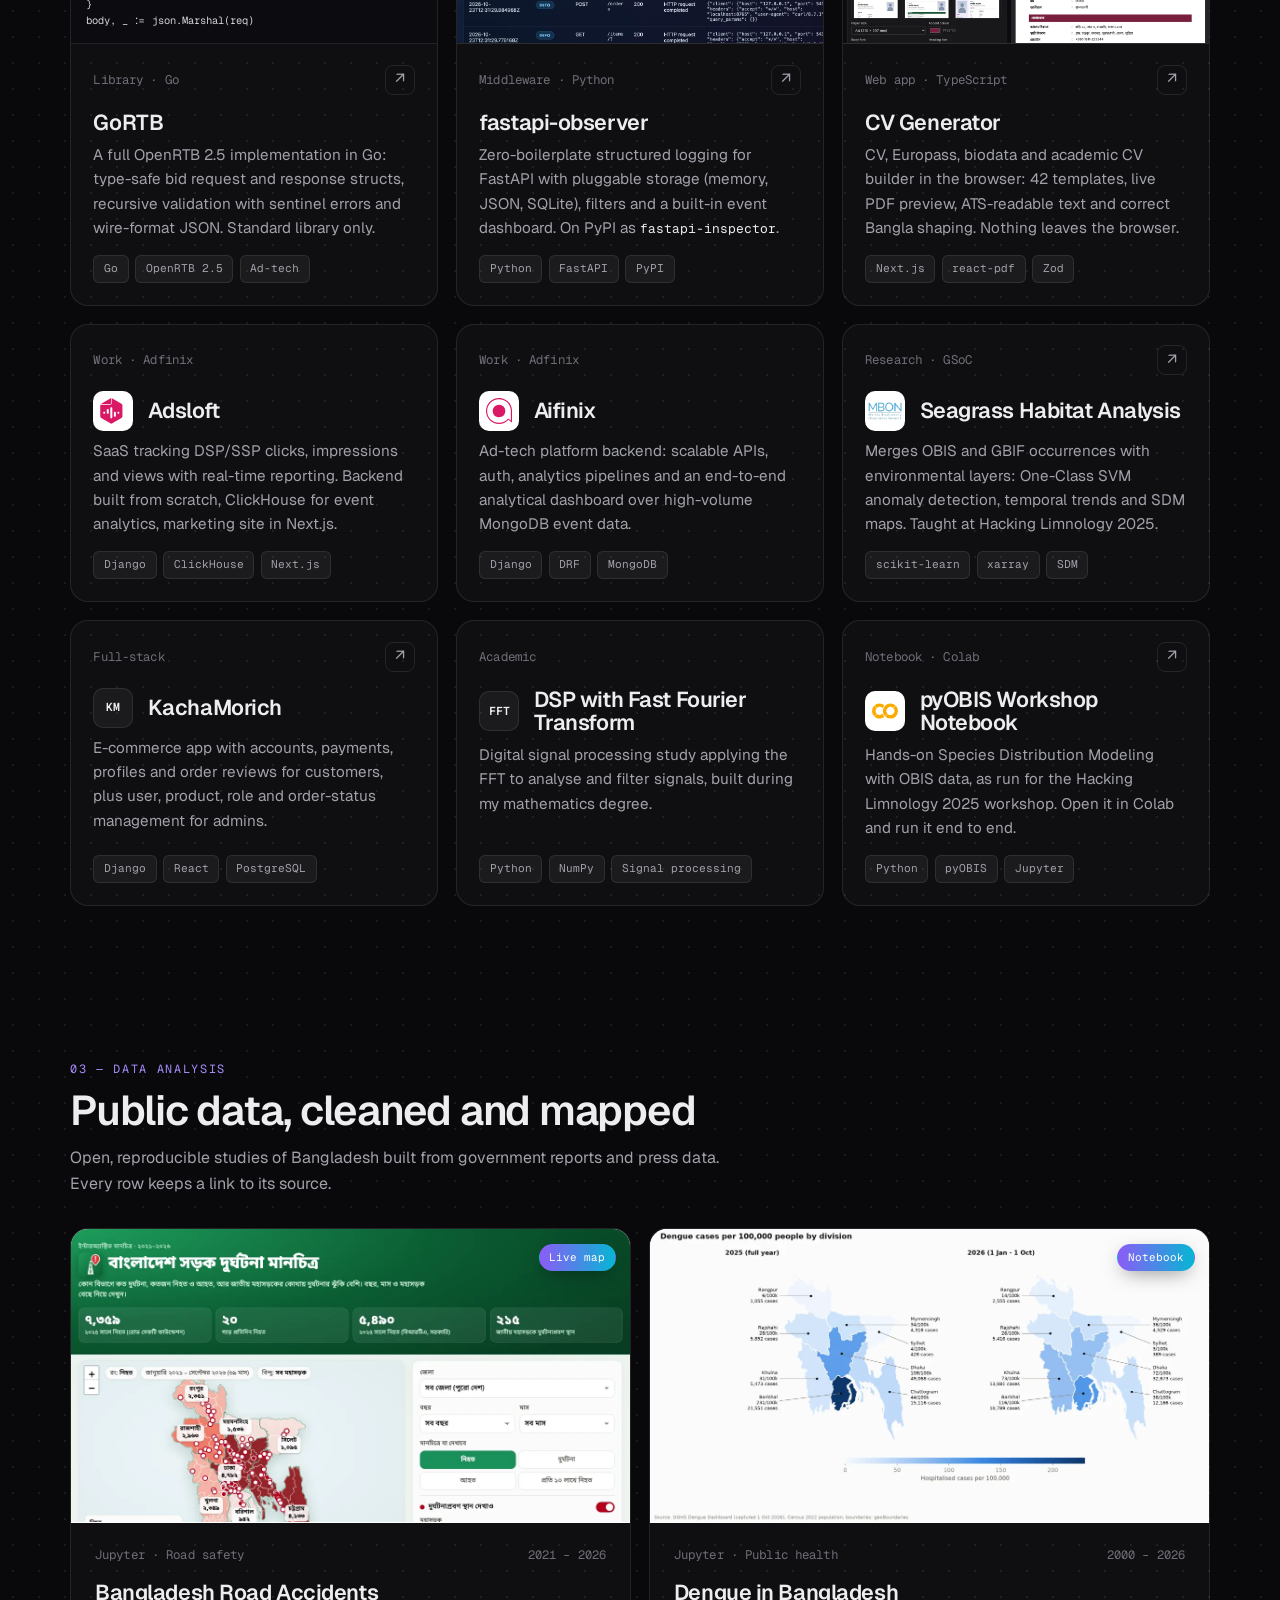
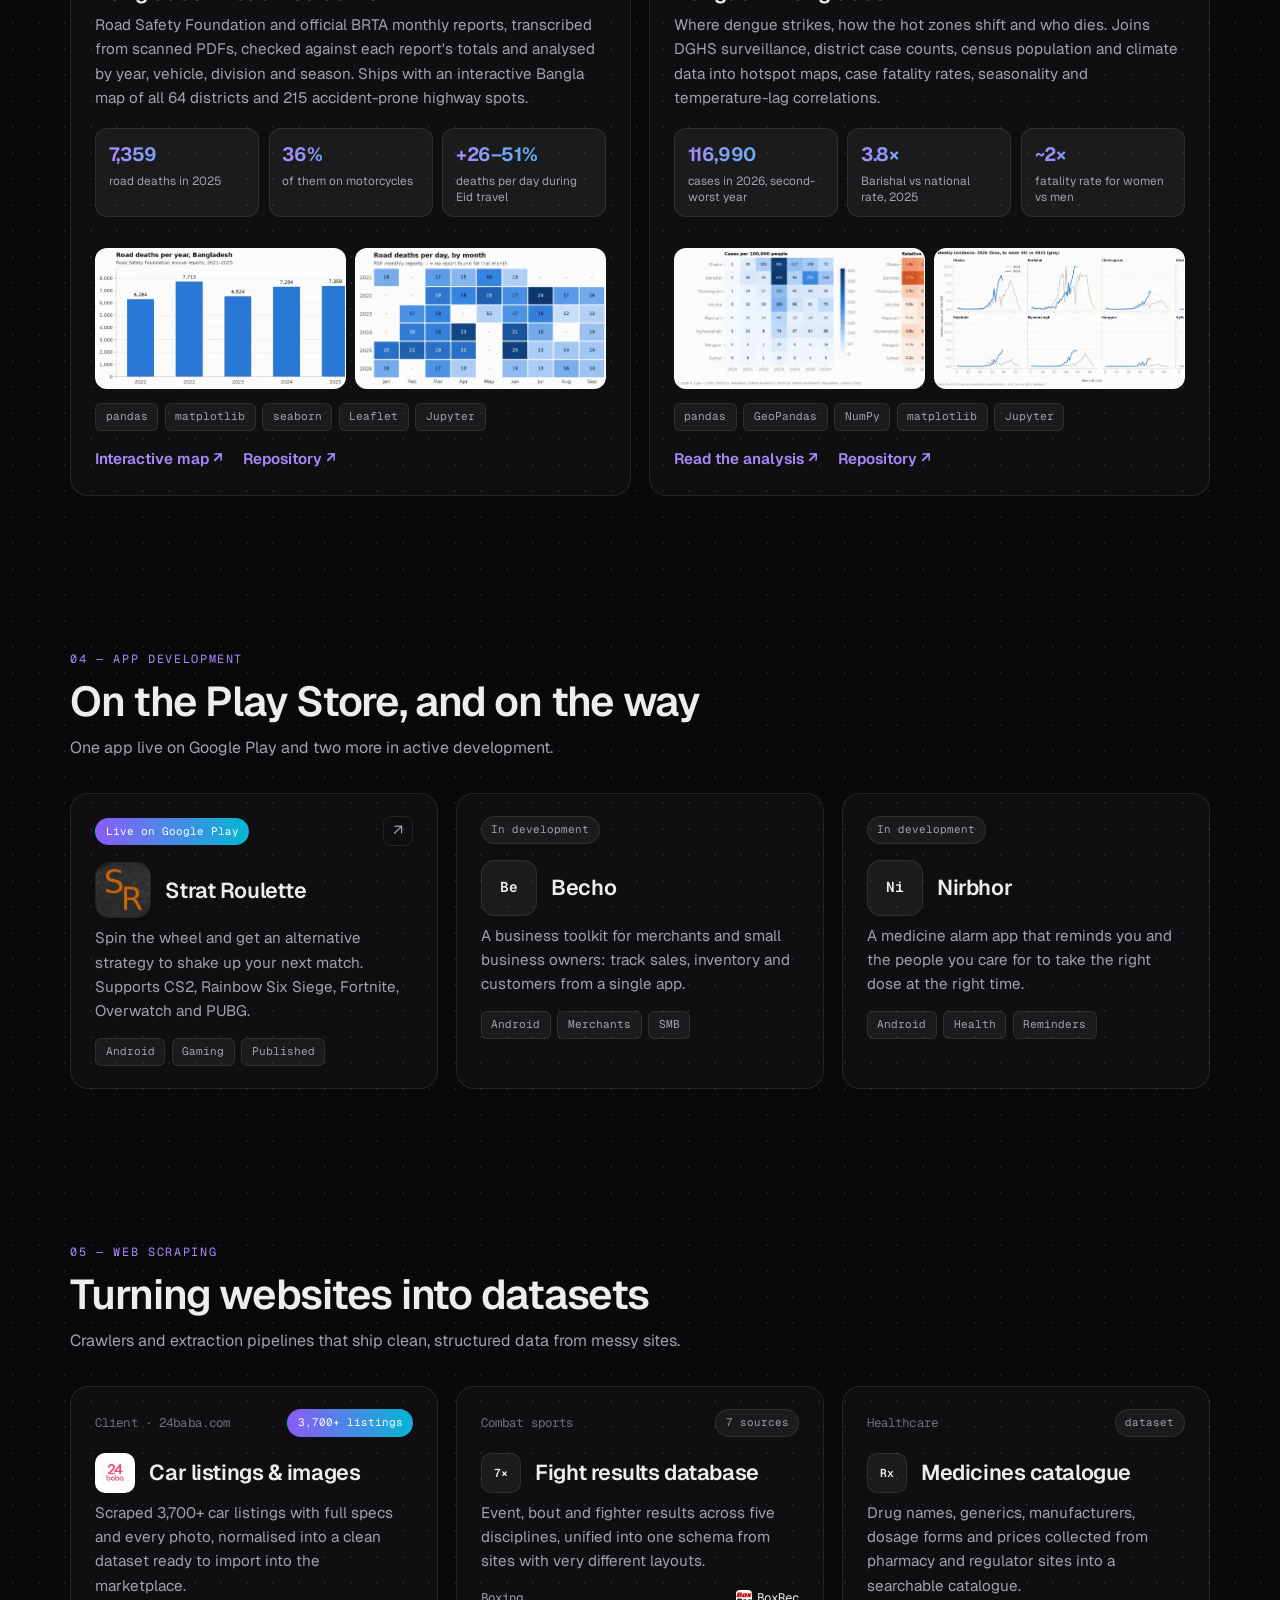
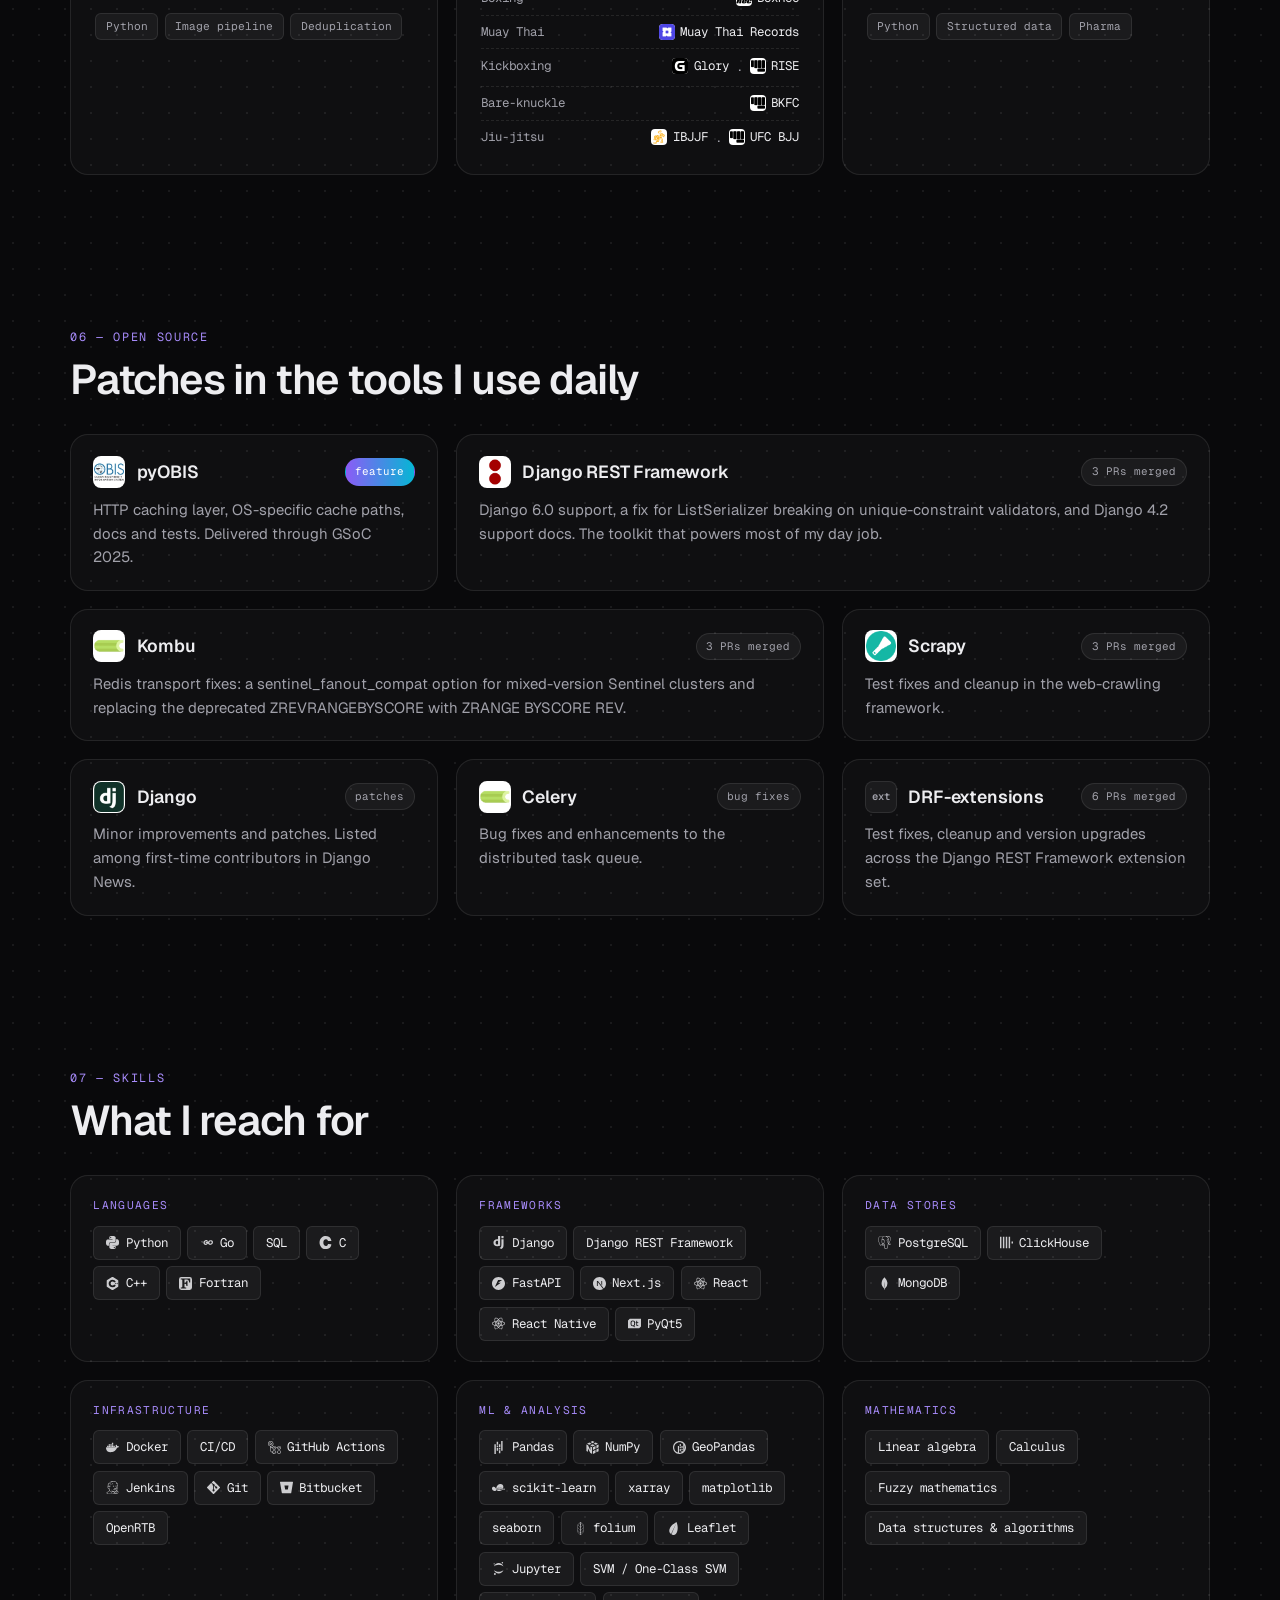
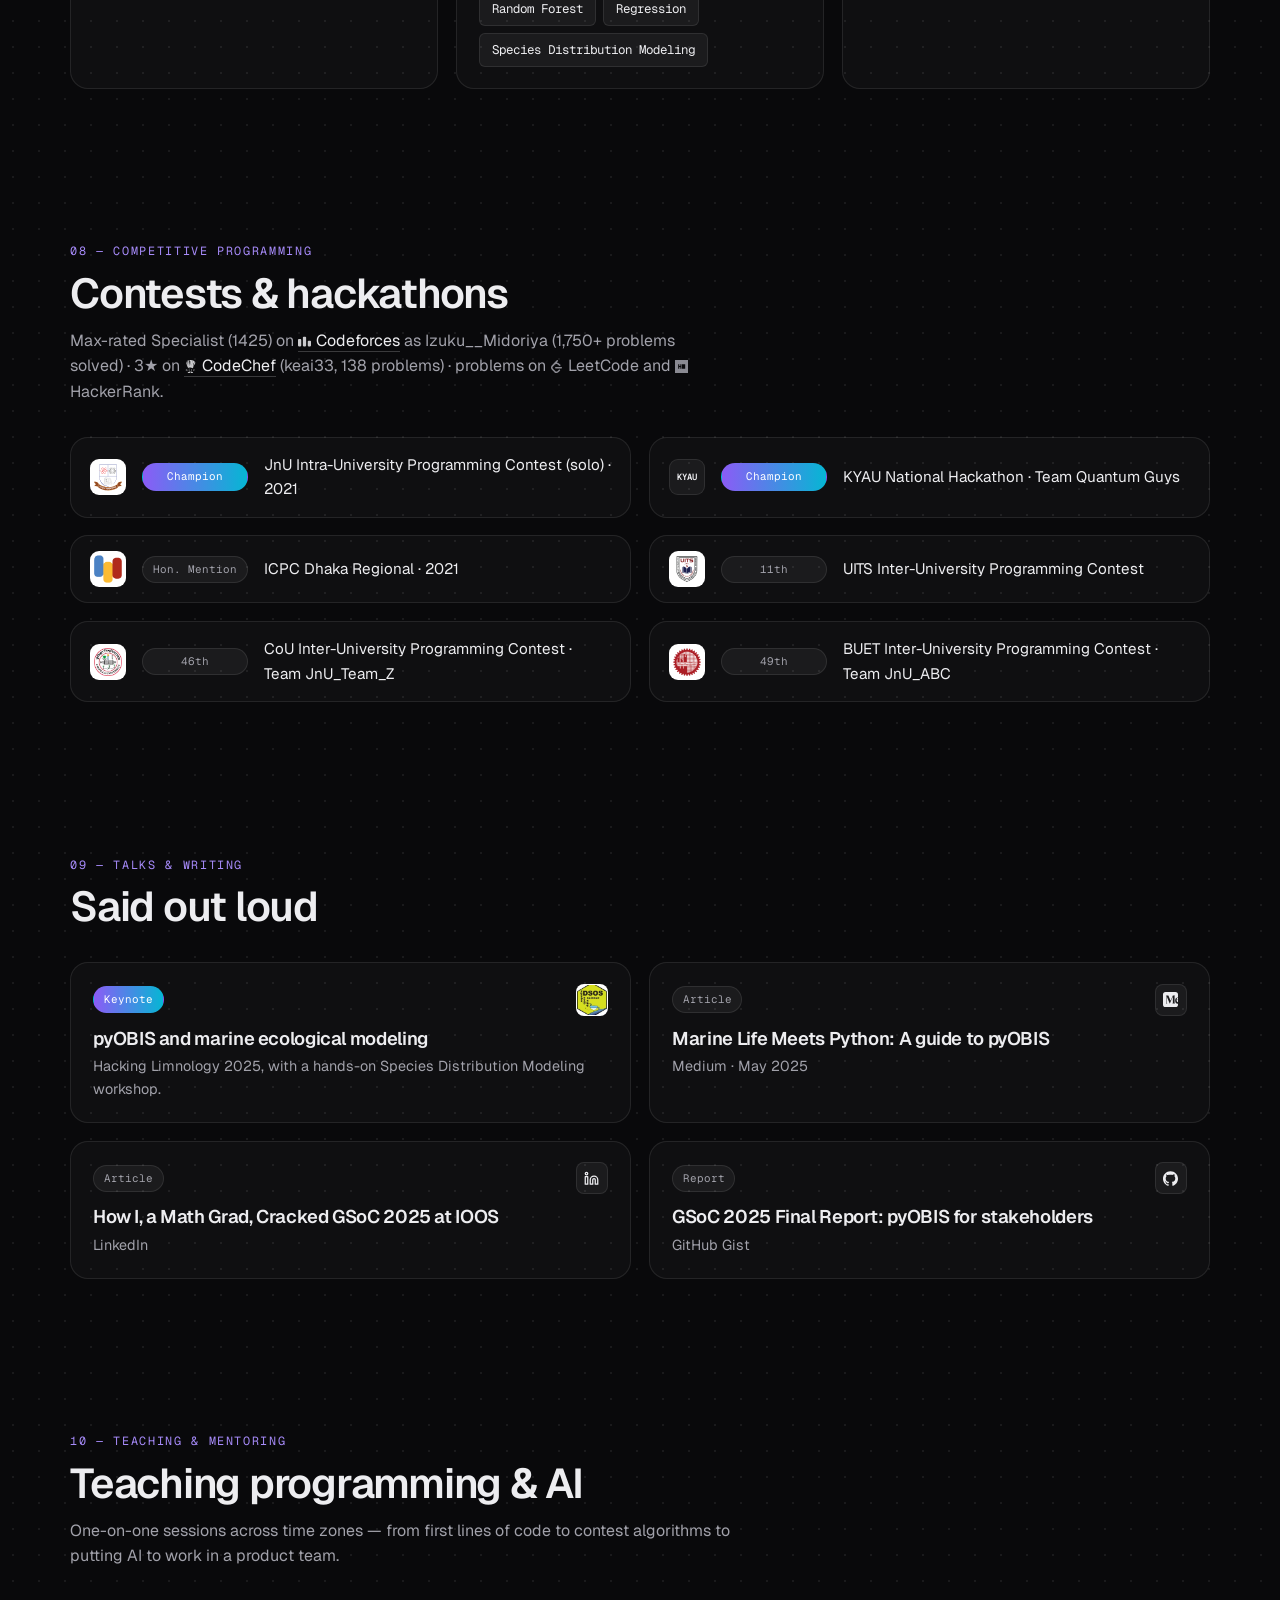
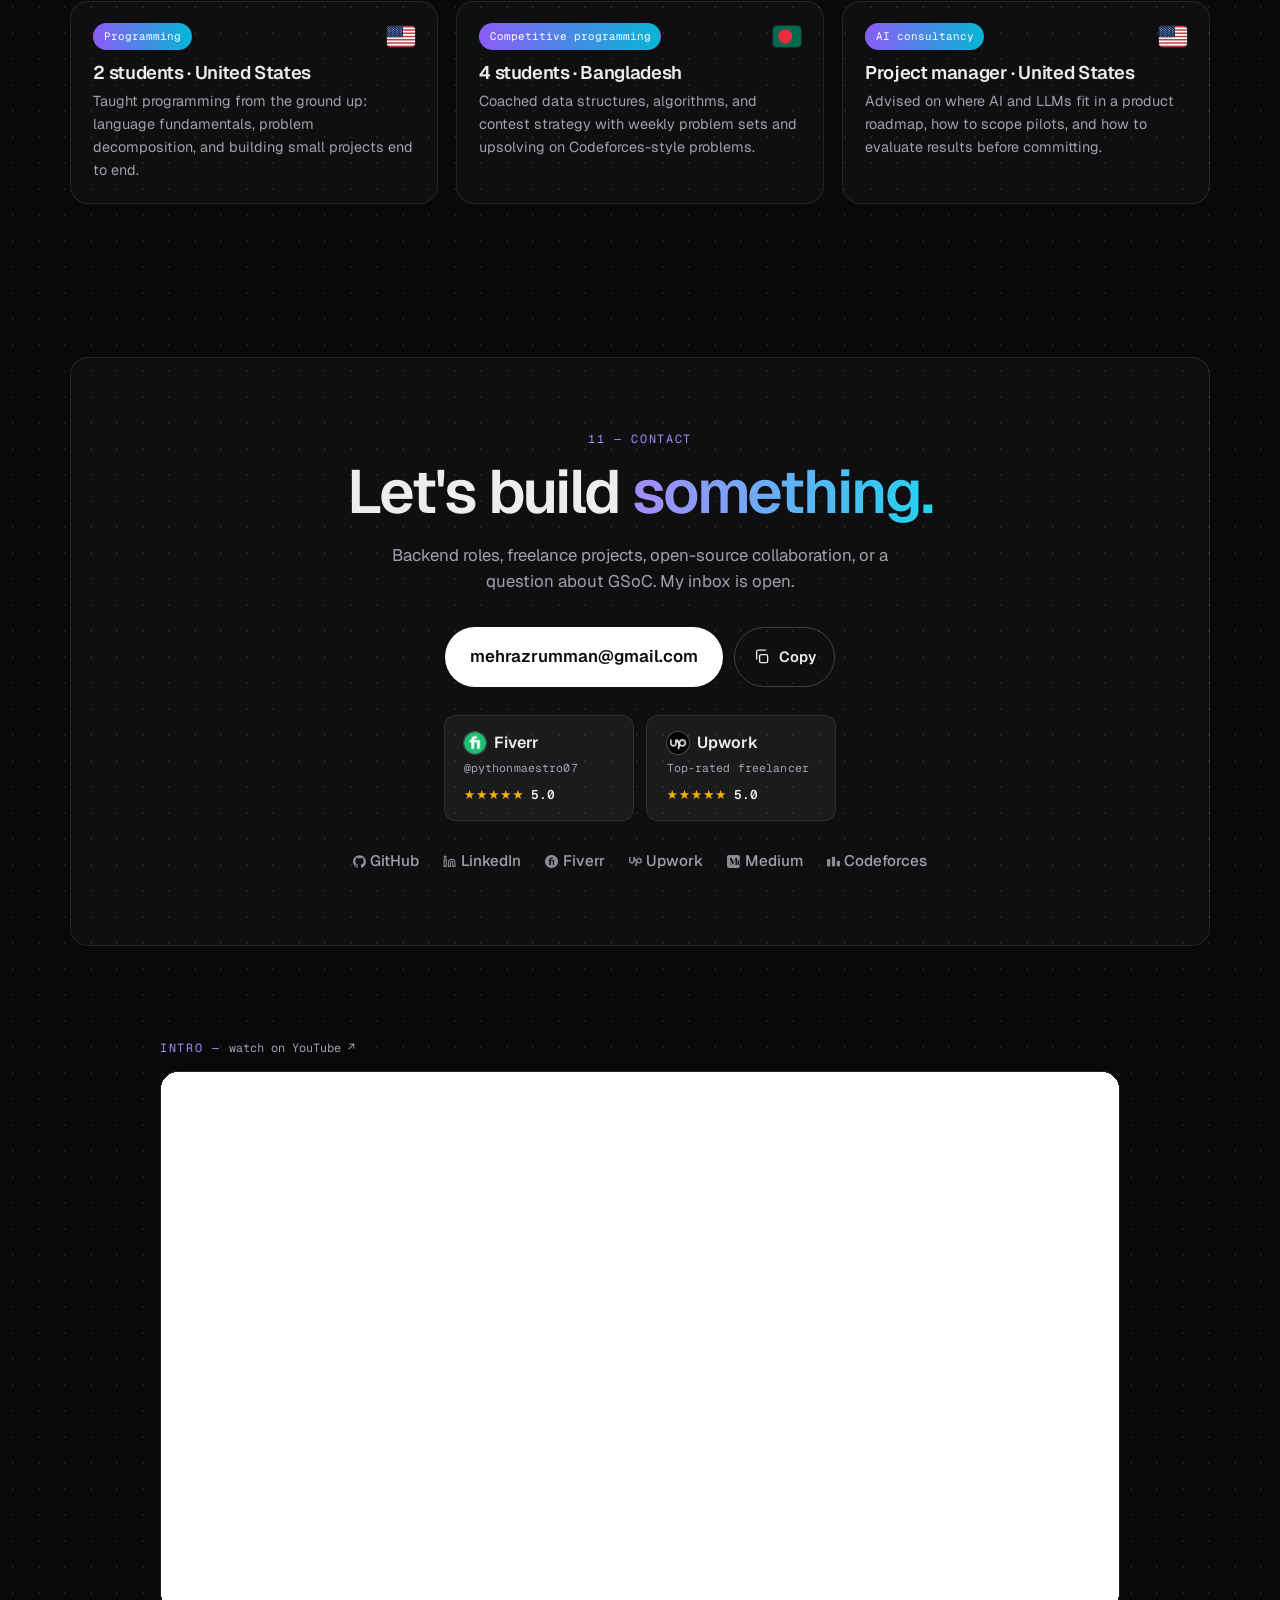
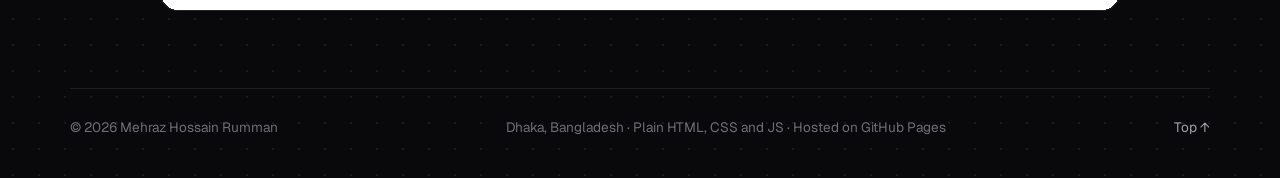
==== commit 229a8de0: "Enhance SEO and update social links in index.html Updated keywords and descriptions in meta tags for" ====
--- a/index.html
+++ b/index.html
@@ -5,11 +5,17 @@
   <meta name="viewport" content="width=device-width, initial-scale=1">
   <title>Mehraz Hossain Rumman — Python & AdTech Software Engineer, Dhaka</title>
   <meta name="description" content="Python & AdTech software engineer in Dhaka: OpenRTB backends with Django, FastAPI and ClickHouse. Automation, web scraping, Python tutor, GSoC 2025.">
-  <meta name="keywords" content="Python developer, Python software engineer, AdTech software engineer, OpenRTB, real-time bidding, Django developer, FastAPI, automation developer, web scraping developer, Scrapy, Python tutor, competitive programmer, C++, Dhaka, Bangladesh">
+  <meta name="keywords" content="Mehraz Hossain Rumman, Python developer, Python software engineer, backend engineer, AdTech software engineer, OpenRTB, real-time bidding, DSP, SSP, programmatic advertising, Django developer, Django REST Framework, FastAPI, Go developer, ClickHouse, Celery, web scraping developer, automation developer, Scrapy, Playwright, data analyst, open source contributor, Google Summer of Code, Python tutor, competitive programmer, C++, Codeforces, Dhaka, Bangladesh, remote">
   <meta name="author" content="Mehraz Hossain Rumman">
   <meta name="robots" content="index, follow, max-image-preview:large">
   <meta name="theme-color" content="#09090b">
   <link rel="canonical" href="https://mehrazrumman.github.io/rumman-portfolio/">
+  <link rel="alternate" type="text/plain" href="llms.txt" title="Plain-text profile for AI assistants (llms.txt)">
+  <link rel="me" href="https://github.com/MehrazRumman">
+  <link rel="me" href="https://www.linkedin.com/in/mehraz-rumman/">
+  <link rel="me" href="https://medium.com/@MehrazHossainRumman">
+  <link rel="me" href="https://codeforces.com/profile/Izuku__Midoriya">
+  <link rel="me" href="https://www.codechef.com/users/keai33">
   <meta property="og:type" content="profile">
   <meta property="og:site_name" content="Mehraz Hossain Rumman">
   <meta property="og:locale" content="en_US">
@@ -20,19 +26,19 @@
   <meta property="og:image:type" content="image/jpeg">
   <meta property="og:image:width" content="1200">
   <meta property="og:image:height" content="630">
-  <meta property="og:image:alt" content="Mehraz Hossain Rumman, backend software engineer at Adfinix in Dhaka">
+  <meta property="og:image:alt" content="Mehraz Hossain Rumman, Python and AdTech software engineer at Adfinix in Dhaka, Bangladesh">
   <meta property="profile:first_name" content="Mehraz Hossain">
   <meta property="profile:last_name" content="Rumman">
   <meta name="twitter:card" content="summary_large_image">
   <meta name="twitter:title" content="Mehraz Hossain Rumman — Python & AdTech Software Engineer, Dhaka">
   <meta name="twitter:description" content="Python & AdTech software engineer in Dhaka: OpenRTB backends with Django, FastAPI and ClickHouse. Automation, web scraping, Python tutor, GSoC 2025.">
   <meta name="twitter:image" content="https://mehrazrumman.github.io/rumman-portfolio/assets/og-image.jpg">
-  <meta name="twitter:image:alt" content="Mehraz Hossain Rumman, backend software engineer at Adfinix in Dhaka">
+  <meta name="twitter:image:alt" content="Mehraz Hossain Rumman, Python and AdTech software engineer at Adfinix in Dhaka, Bangladesh">
   <link rel="icon" href="favicon.svg" type="image/svg+xml">
   <link rel="apple-touch-icon" href="apple-touch-icon.png">
   <link rel="sitemap" type="application/xml" href="sitemap.xml">
   <script type="application/ld+json">
-{
+  {
     "@context": "https://schema.org",
     "@graph": [
       {
@@ -41,7 +47,7 @@
         "url": "https://mehrazrumman.github.io/rumman-portfolio/",
         "name": "Mehraz Hossain Rumman — Python & AdTech Software Engineer, Dhaka",
         "inLanguage": "en",
-        "dateModified": "2026-10-30T00:30:00+06:00",
+        "dateModified": "2026-10-30T01:00:00+06:00",
         "mainEntity": {
           "@id": "https://mehrazrumman.github.io/rumman-portfolio/#person"
         },
@@ -57,7 +63,14 @@
         "url": "https://mehrazrumman.github.io/rumman-portfolio/",
         "image": "https://mehrazrumman.github.io/rumman-portfolio/assets/img/avatar.webp",
         "email": "mailto:mehrazrumman@gmail.com",
-        "jobTitle": ["Software Engineer", "Python Developer", "AdTech Engineer", "Automation Developer", "Web Scraping Developer", "Python Tutor"],
+        "jobTitle": [
+          "Software Engineer",
+          "Python Developer",
+          "AdTech Engineer",
+          "Automation Developer",
+          "Web Scraping Developer",
+          "Python Tutor"
+        ],
         "description": "Python software engineer in Dhaka building real-time AdTech (OpenRTB) backends with Django, FastAPI and ClickHouse. Automation and web scraping developer, Python tutor, GSoC 2025 contributor. Merged PRs in Celery, Kombu, Django REST Framework, Scrapy and Django. Competitive programmer with 1,750+ problems solved on Codeforces (max Specialist) and CodeChef 3 star.",
         "worksFor": {
           "@type": "Organization",
@@ -88,14 +101,25 @@
           "Ad tech",
           "Data analysis",
           "pandas",
-          "Web scraping", "Scrapy", "Playwright", "Web automation", "Python automation", "Celery", "Python tutoring", "Programming education", "C++", "Competitive programming", "Algorithms", "Data structures"
+          "Web scraping",
+          "Scrapy",
+          "Playwright",
+          "Web automation",
+          "Python automation",
+          "Celery",
+          "Python tutoring",
+          "Programming education",
+          "C++",
+          "Competitive programming",
+          "Algorithms",
+          "Data structures"
         ],
         "sameAs": [
           "https://github.com/MehrazRumman",
           "https://www.linkedin.com/in/mehraz-rumman/",
           "https://medium.com/@MehrazHossainRumman",
           "https://codeforces.com/profile/Izuku__Midoriya",
-        "https://www.codechef.com/users/keai33",
+          "https://www.codechef.com/users/keai33",
           "https://www.fiverr.com/pythonmaestro07",
           "https://www.upwork.com/freelancers/~0183c2a0c4b50eb969"
         ],
@@ -103,8 +127,24 @@
           "Champion, Jagannath University Intra-University Programming Contest (2021)",
           "Champion, KYAU National Hackathon",
           "Honourable Mention, ICPC Dhaka Regional (2021)",
-          "Google Summer of Code 2025 contributor, IOOS"
-        ]
+          "Google Summer of Code 2025 contributor, IOOS",
+          "Keynote speaker, Hacking Limnology 2025",
+          "Codeforces: 1,750+ problems solved, max rating Specialist (1425)",
+          "CodeChef: 3 star, highest rating 1696"
+        ],
+        "knowsLanguage": [
+          "en",
+          "bn"
+        ],
+        "hasOccupation": {
+          "@type": "Occupation",
+          "name": "Software Engineer",
+          "occupationLocation": {
+            "@type": "City",
+            "name": "Dhaka"
+          },
+          "skills": "Python, Django, Django REST Framework, FastAPI, Go, OpenRTB, real-time bidding, ClickHouse, MongoDB, web scraping, automation"
+        }
       },
       {
         "@type": "WebSite",
@@ -191,12 +231,26 @@
                 "@id": "https://mehrazrumman.github.io/rumman-portfolio/#person"
               }
             }
+          },
+          {
+            "@type": "ListItem",
+            "position": 6,
+            "item": {
+              "@type": "SoftwareSourceCode",
+              "name": "python-web-scraping-automation",
+              "description": "Python web scraping and automation examples with requests + BeautifulSoup, Playwright and Scrapy, with tests and CI.",
+              "codeRepository": "https://github.com/MehrazRumman/python-web-scraping-automation",
+              "programmingLanguage": "Python",
+              "author": {
+                "@id": "https://mehrazrumman.github.io/rumman-portfolio/#person"
+              }
+            }
           }
         ]
       }
     ]
   }
-  </script>
+</script>
   <link rel="preconnect" href="https://fonts.googleapis.com">
   <link rel="preconnect" href="https://fonts.gstatic.com" crossorigin>
   <!-- Fonts load without blocking first paint; text shows in the fallback font until they arrive. -->
@@ -749,7 +803,7 @@
       <header class="section-head reveal">
         <p class="eyebrow">08 — Competitive programming</p>
         <h2 class="section-title">Contests &amp; hackathons</h2>
-        <p class="section-sub">Specialist on <a href="https://codeforces.com/profile/Izuku__Midoriya" target="_blank" rel="me noopener"><i class="si si-inline" style="--si:url(assets/img/icons/codeforces.svg)" aria-hidden="true"></i>Codeforces</a> as Izuku__Midoriya (1,750+ problems solved) · 3★ on <a href="https://www.codechef.com/users/keai33" target="_blank" rel="me noopener"><i class="si si-inline" style="--si:url(assets/img/icons/codechef.svg)" aria-hidden="true"></i>CodeChef</a> (keai33, 138 problems) · problems on <i class="si si-inline" style="--si:url(assets/img/icons/leetcode.svg)" aria-hidden="true"></i>LeetCode and <i class="si si-inline" style="--si:url(assets/img/icons/hackerrank.svg)" aria-hidden="true"></i>HackerRank.</p>
+        <p class="section-sub">Max-rated Specialist (1425) on <a href="https://codeforces.com/profile/Izuku__Midoriya" target="_blank" rel="me noopener"><i class="si si-inline" style="--si:url(assets/img/icons/codeforces.svg)" aria-hidden="true"></i>Codeforces</a> as Izuku__Midoriya (1,750+ problems solved) · 3★ on <a href="https://www.codechef.com/users/keai33" target="_blank" rel="me noopener"><i class="si si-inline" style="--si:url(assets/img/icons/codechef.svg)" aria-hidden="true"></i>CodeChef</a> (keai33, 138 problems) · problems on <i class="si si-inline" style="--si:url(assets/img/icons/leetcode.svg)" aria-hidden="true"></i>LeetCode and <i class="si si-inline" style="--si:url(assets/img/icons/hackerrank.svg)" aria-hidden="true"></i>HackerRank.</p>
       </header>
 
       <ul class="grid grid-2 ranks">
